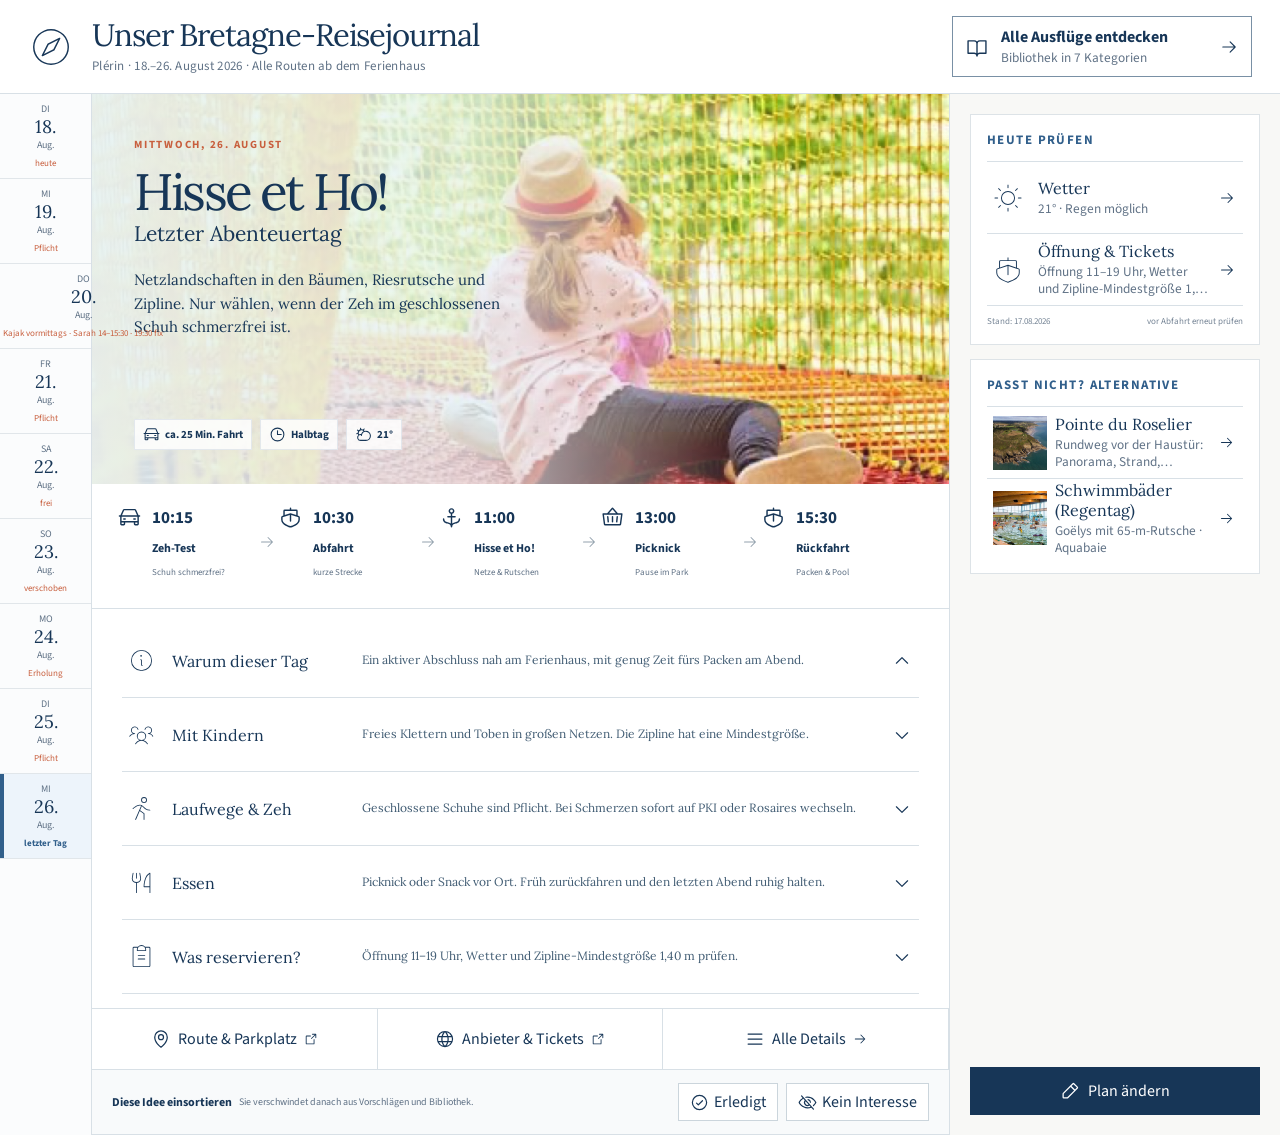
==== index.html @ d2db1af6 "Update evening restaurants and neutralize fixed cards" ====
<!doctype html>
<html lang="de">
  <head>
    <meta charset="UTF-8" />
    <meta name="viewport" content="width=device-width, initial-scale=1.0" />
    <meta name="theme-color" content="#173657" />
    <meta name="robots" content="noindex, nofollow" />
    <meta name="description" content="Mobiles Reisejournal für die Bretagne-Reise 18.–26. August 2026." />
    <title>Unser Bretagne-Reisejournal 2026</title>
    <script type="module" crossorigin>(function(){const h=document.createElement("link").relList;if(h&&h.supports&&h.supports("modulepreload"))return;for(const I of document.querySelectorAll('link[rel="modulepreload"]'))d(I);new MutationObserver(I=>{for(const y of I)if(y.type==="childList")for(const z of y.addedNodes)z.tagName==="LINK"&&z.rel==="modulepreload"&&d(z)}).observe(document,{childList:!0,subtree:!0});function R(I){const y={};return I.integrity&&(y.integrity=I.integrity),I.referrerPolicy&&(y.referrerPolicy=I.referrerPolicy),I.crossOrigin==="use-credentials"?y.credentials="include":I.crossOrigin==="anonymous"?y.credentials="omit":y.credentials="same-origin",y}function d(I){if(I.ep)return;I.ep=!0;const y=R(I);fetch(I.href,y)}})();function _o(S){return S&&S.__esModule&&Object.prototype.hasOwnProperty.call(S,"default")?S.default:S}var k2={exports:{}},K0={};/**
 * @license React
 * react-jsx-runtime.production.js
 *
 * Copyright (c) Meta Platforms, Inc. and affiliates.
 *
 * This source code is licensed under the MIT license found in the
 * LICENSE file in the root directory of this source tree.
 */var Gu;function $o(){if(Gu)return K0;Gu=1;var S=Symbol.for("react.transitional.element"),h=Symbol.for("react.fragment");function R(d,I,y){var z=null;if(y!==void 0&&(z=""+y),I.key!==void 0&&(z=""+I.key),"key"in I){y={};for(var C in I)C!=="key"&&(y[C]=I[C])}else y=I;return I=y.ref,{$$typeof:S,type:d,key:z,ref:I!==void 0?I:null,props:y}}return K0.Fragment=h,K0.jsx=R,K0.jsxs=R,K0}var yu;function ep(){return yu||(yu=1,k2.exports=$o()),k2.exports}var u=ep(),g2={exports:{}},Z={};/**
 * @license React
 * react.production.js
 *
 * Copyright (c) Meta Platforms, Inc. and affiliates.
 *
 * This source code is licensed under the MIT license found in the
 * LICENSE file in the root directory of this source tree.
 */var Ou;function ap(){if(Ou)return Z;Ou=1;var S=Symbol.for("react.transitional.element"),h=Symbol.for("react.portal"),R=Symbol.for("react.fragment"),d=Symbol.for("react.strict_mode"),I=Symbol.for("react.profiler"),y=Symbol.for("react.consumer"),z=Symbol.for("react.context"),C=Symbol.for("react.forward_ref"),J=Symbol.for("react.suspense"),m=Symbol.for("react.memo"),P=Symbol.for("react.lazy"),B=Symbol.for("react.activity"),F=Symbol.iterator;function W(p){return p===null||typeof p!="object"?null:(p=F&&p[F]||p["@@iterator"],typeof p=="function"?p:null)}var ge={isMounted:function(){return!1},enqueueForceUpdate:function(){},enqueueReplaceState:function(){},enqueueSetState:function(){}},Qe=Object.assign,na={};function Ze(p,V,G){this.props=p,this.context=V,this.refs=na,this.updater=G||ge}Ze.prototype.isReactComponent={},Ze.prototype.setState=function(p,V){if(typeof p!="object"&&typeof p!="function"&&p!=null)throw Error("takes an object of state variables to update or a function which returns an object of state variables.");this.updater.enqueueSetState(this,p,V,"setState")},Ze.prototype.forceUpdate=function(p){this.updater.enqueueForceUpdate(this,p,"forceUpdate")};function ya(){}ya.prototype=Ze.prototype;function Ee(p,V,G){this.props=p,this.context=V,this.refs=na,this.updater=G||ge}var xe=Ee.prototype=new ya;xe.constructor=Ee,Qe(xe,Ze.prototype),xe.isPureReactComponent=!0;var fe=Array.isArray;function qe(){}var L={H:null,A:null,T:null,S:null},Ne=Object.prototype.hasOwnProperty;function ia(p,V,G){var E=G.ref;return{$$typeof:S,type:p,key:V,ref:E!==void 0?E:null,props:G}}function Q(p,V){return ia(p.type,V,p.props)}function Ue(p){return typeof p=="object"&&p!==null&&p.$$typeof===S}function Ke(p){var V={"=":"=0",":":"=2"};return"$"+p.replace(/[=:]/g,function(G){return V[G]})}var Ye=/\/+/g;function ba(p,V){return typeof p=="object"&&p!==null&&p.key!=null?Ke(""+p.key):V.toString(36)}function ca(p){switch(p.status){case"fulfilled":return p.value;case"rejected":throw p.reason;default:switch(typeof p.status=="string"?p.then(qe,qe):(p.status="pending",p.then(function(V){p.status==="pending"&&(p.status="fulfilled",p.value=V)},function(V){p.status==="pending"&&(p.status="rejected",p.reason=V)})),p.status){case"fulfilled":return p.value;case"rejected":throw p.reason}}throw p}function K(p,V,G,E,w){var X=typeof p;(X==="undefined"||X==="boolean")&&(p=null);var ce=!1;if(p===null)ce=!0;else switch(X){case"bigint":case"string":case"number":ce=!0;break;case"object":switch(p.$$typeof){case S:case h:ce=!0;break;case P:return ce=p._init,K(ce(p._payload),V,G,E,w)}}if(ce)return w=w(p),ce=E===""?"."+ba(p,0):E,fe(w)?(G="",ce!=null&&(G=ce.replace(Ye,"$&/")+"/"),K(w,V,G,"",function(xl){return xl})):w!=null&&(Ue(w)&&(w=Q(w,G+(w.key==null||p&&p.key===w.key?"":(""+w.key).replace(Ye,"$&/")+"/")+ce)),V.push(w)),1;ce=0;var Fe=E===""?".":E+":";if(fe(p))for(var Ve=0;Ve<p.length;Ve++)E=p[Ve],X=Fe+ba(E,Ve),ce+=K(E,V,G,X,w);else if(Ve=W(p),typeof Ve=="function")for(p=Ve.call(p),Ve=0;!(E=p.next()).done;)E=E.value,X=Fe+ba(E,Ve++),ce+=K(E,V,G,X,w);else if(X==="object"){if(typeof p.then=="function")return K(ca(p),V,G,E,w);throw V=String(p),Error("Objects are not valid as a React child (found: "+(V==="[object Object]"?"object with keys {"+Object.keys(p).join(", ")+"}":V)+"). If you meant to render a collection of children, use an array instead.")}return ce}function x(p,V,G){if(p==null)return p;var E=[],w=0;return K(p,E,"","",function(X){return V.call(G,X,w++)}),E}function D(p){if(p._status===-1){var V=p._result;V=V(),V.then(function(G){(p._status===0||p._status===-1)&&(p._status=1,p._result=G)},function(G){(p._status===0||p._status===-1)&&(p._status=2,p._result=G)}),p._status===-1&&(p._status=0,p._result=V)}if(p._status===1)return p._result.default;throw p._result}var se=typeof reportError=="function"?reportError:function(p){if(typeof window=="object"&&typeof window.ErrorEvent=="function"){var V=new window.ErrorEvent("error",{bubbles:!0,cancelable:!0,message:typeof p=="object"&&p!==null&&typeof p.message=="string"?String(p.message):String(p),error:p});if(!window.dispatchEvent(V))return}else if(typeof process=="object"&&typeof process.emit=="function"){process.emit("uncaughtException",p);return}console.error(p)},de={map:x,forEach:function(p,V,G){x(p,function(){V.apply(this,arguments)},G)},count:function(p){var V=0;return x(p,function(){V++}),V},toArray:function(p){return x(p,function(V){return V})||[]},only:function(p){if(!Ue(p))throw Error("React.Children.only expected to receive a single React element child.");return p}};return Z.Activity=B,Z.Children=de,Z.Component=Ze,Z.Fragment=R,Z.Profiler=I,Z.PureComponent=Ee,Z.StrictMode=d,Z.Suspense=J,Z.__CLIENT_INTERNALS_DO_NOT_USE_OR_WARN_USERS_THEY_CANNOT_UPGRADE=L,Z.__COMPILER_RUNTIME={__proto__:null,c:function(p){return L.H.useMemoCache(p)}},Z.cache=function(p){return function(){return p.apply(null,arguments)}},Z.cacheSignal=function(){return null},Z.cloneElement=function(p,V,G){if(p==null)throw Error("The argument must be a React element, but you passed "+p+".");var E=Qe({},p.props),w=p.key;if(V!=null)for(X in V.key!==void 0&&(w=""+V.key),V)!Ne.call(V,X)||X==="key"||X==="__self"||X==="__source"||X==="ref"&&V.ref===void 0||(E[X]=V[X]);var X=arguments.length-2;if(X===1)E.children=G;else if(1<X){for(var ce=Array(X),Fe=0;Fe<X;Fe++)ce[Fe]=arguments[Fe+2];E.children=ce}return ia(p.type,w,E)},Z.createContext=function(p){return p={$$typeof:z,_currentValue:p,_currentValue2:p,_threadCount:0,Provider:null,Consumer:null},p.Provider=p,p.Consumer={$$typeof:y,_context:p},p},Z.createElement=function(p,V,G){var E,w={},X=null;if(V!=null)for(E in V.key!==void 0&&(X=""+V.key),V)Ne.call(V,E)&&E!=="key"&&E!=="__self"&&E!=="__source"&&(w[E]=V[E]);var ce=arguments.length-2;if(ce===1)w.children=G;else if(1<ce){for(var Fe=Array(ce),Ve=0;Ve<ce;Ve++)Fe[Ve]=arguments[Ve+2];w.children=Fe}if(p&&p.defaultProps)for(E in ce=p.defaultProps,ce)w[E]===void 0&&(w[E]=ce[E]);return ia(p,X,w)},Z.createRef=function(){return{current:null}},Z.forwardRef=function(p){return{$$typeof:C,render:p}},Z.isValidElement=Ue,Z.lazy=function(p){return{$$typeof:P,_payload:{_status:-1,_result:p},_init:D}},Z.memo=function(p,V){return{$$typeof:m,type:p,compare:V===void 0?null:V}},Z.startTransition=function(p){var V=L.T,G={};L.T=G;try{var E=p(),w=L.S;w!==null&&w(G,E),typeof E=="object"&&E!==null&&typeof E.then=="function"&&E.then(qe,se)}catch(X){se(X)}finally{V!==null&&G.types!==null&&(V.types=G.types),L.T=V}},Z.unstable_useCacheRefresh=function(){return L.H.useCacheRefresh()},Z.use=function(p){return L.H.use(p)},Z.useActionState=function(p,V,G){return L.H.useActionState(p,V,G)},Z.useCallback=function(p,V){return L.H.useCallback(p,V)},Z.useContext=function(p){return L.H.useContext(p)},Z.useDebugValue=function(){},Z.useDeferredValue=function(p,V){return L.H.useDeferredValue(p,V)},Z.useEffect=function(p,V){return L.H.useEffect(p,V)},Z.useEffectEvent=function(p){return L.H.useEffectEvent(p)},Z.useId=function(){return L.H.useId()},Z.useImperativeHandle=function(p,V,G){return L.H.useImperativeHandle(p,V,G)},Z.useInsertionEffect=function(p,V){return L.H.useInsertionEffect(p,V)},Z.useLayoutEffect=function(p,V){return L.H.useLayoutEffect(p,V)},Z.useMemo=function(p,V){return L.H.useMemo(p,V)},Z.useOptimistic=function(p,V){return L.H.useOptimistic(p,V)},Z.useReducer=function(p,V,G){return L.H.useReducer(p,V,G)},Z.useRef=function(p){return L.H.useRef(p)},Z.useState=function(p){return L.H.useState(p)},Z.useSyncExternalStore=function(p,V,G){return L.H.useSyncExternalStore(p,V,G)},Z.useTransition=function(){return L.H.useTransition()},Z.version="19.2.0",Z}var Iu;function V2(){return Iu||(Iu=1,g2.exports=ap()),g2.exports}var c=V2();const tp=_o(c);var b2={exports:{}},h0={},j2={exports:{}},f2={};/**
 * @license React
 * scheduler.production.js
 *
 * Copyright (c) Meta Platforms, Inc. and affiliates.
 *
 * This source code is licensed under the MIT license found in the
 * LICENSE file in the root directory of this source tree.
 */var Bu;function lp(){return Bu||(Bu=1,(function(S){function h(K,x){var D=K.length;K.push(x);e:for(;0<D;){var se=D-1>>>1,de=K[se];if(0<I(de,x))K[se]=x,K[D]=de,D=se;else break e}}function R(K){return K.length===0?null:K[0]}function d(K){if(K.length===0)return null;var x=K[0],D=K.pop();if(D!==x){K[0]=D;e:for(var se=0,de=K.length,p=de>>>1;se<p;){var V=2*(se+1)-1,G=K[V],E=V+1,w=K[E];if(0>I(G,D))E<de&&0>I(w,G)?(K[se]=w,K[E]=D,se=E):(K[se]=G,K[V]=D,se=V);else if(E<de&&0>I(w,D))K[se]=w,K[E]=D,se=E;else break e}}return x}function I(K,x){var D=K.sortIndex-x.sortIndex;return D!==0?D:K.id-x.id}if(S.unstable_now=void 0,typeof performance=="object"&&typeof performance.now=="function"){var y=performance;S.unstable_now=function(){return y.now()}}else{var z=Date,C=z.now();S.unstable_now=function(){return z.now()-C}}var J=[],m=[],P=1,B=null,F=3,W=!1,ge=!1,Qe=!1,na=!1,Ze=typeof setTimeout=="function"?setTimeout:null,ya=typeof clearTimeout=="function"?clearTimeout:null,Ee=typeof setImmediate<"u"?setImmediate:null;function xe(K){for(var x=R(m);x!==null;){if(x.callback===null)d(m);else if(x.startTime<=K)d(m),x.sortIndex=x.expirationTime,h(J,x);else break;x=R(m)}}function fe(K){if(Qe=!1,xe(K),!ge)if(R(J)!==null)ge=!0,qe||(qe=!0,Ke());else{var x=R(m);x!==null&&ca(fe,x.startTime-K)}}var qe=!1,L=-1,Ne=5,ia=-1;function Q(){return na?!0:!(S.unstable_now()-ia<Ne)}function Ue(){if(na=!1,qe){var K=S.unstable_now();ia=K;var x=!0;try{e:{ge=!1,Qe&&(Qe=!1,ya(L),L=-1),W=!0;var D=F;try{a:{for(xe(K),B=R(J);B!==null&&!(B.expirationTime>K&&Q());){var se=B.callback;if(typeof se=="function"){B.callback=null,F=B.priorityLevel;var de=se(B.expirationTime<=K);if(K=S.unstable_now(),typeof de=="function"){B.callback=de,xe(K),x=!0;break a}B===R(J)&&d(J),xe(K)}else d(J);B=R(J)}if(B!==null)x=!0;else{var p=R(m);p!==null&&ca(fe,p.startTime-K),x=!1}}break e}finally{B=null,F=D,W=!1}x=void 0}}finally{x?Ke():qe=!1}}}var Ke;if(typeof Ee=="function")Ke=function(){Ee(Ue)};else if(typeof MessageChannel<"u"){var Ye=new MessageChannel,ba=Ye.port2;Ye.port1.onmessage=Ue,Ke=function(){ba.postMessage(null)}}else Ke=function(){Ze(Ue,0)};function ca(K,x){L=Ze(function(){K(S.unstable_now())},x)}S.unstable_IdlePriority=5,S.unstable_ImmediatePriority=1,S.unstable_LowPriority=4,S.unstable_NormalPriority=3,S.unstable_Profiling=null,S.unstable_UserBlockingPriority=2,S.unstable_cancelCallback=function(K){K.callback=null},S.unstable_forceFrameRate=function(K){0>K||125<K?console.error("forceFrameRate takes a positive int between 0 and 125, forcing frame rates higher than 125 fps is not supported"):Ne=0<K?Math.floor(1e3/K):5},S.unstable_getCurrentPriorityLevel=function(){return F},S.unstable_next=function(K){switch(F){case 1:case 2:case 3:var x=3;break;default:x=F}var D=F;F=x;try{return K()}finally{F=D}},S.unstable_requestPaint=function(){na=!0},S.unstable_runWithPriority=function(K,x){switch(K){case 1:case 2:case 3:case 4:case 5:break;default:K=3}var D=F;F=K;try{return x()}finally{F=D}},S.unstable_scheduleCallback=function(K,x,D){var se=S.unstable_now();switch(typeof D=="object"&&D!==null?(D=D.delay,D=typeof D=="number"&&0<D?se+D:se):D=se,K){case 1:var de=-1;break;case 2:de=250;break;case 5:de=1073741823;break;case 4:de=1e4;break;default:de=5e3}return de=D+de,K={id:P++,callback:x,priorityLevel:K,startTime:D,expirationTime:de,sortIndex:-1},D>se?(K.sortIndex=D,h(m,K),R(J)===null&&K===R(m)&&(Qe?(ya(L),L=-1):Qe=!0,ca(fe,D-se))):(K.sortIndex=de,h(J,K),ge||W||(ge=!0,qe||(qe=!0,Ke()))),K},S.unstable_shouldYield=Q,S.unstable_wrapCallback=function(K){var x=F;return function(){var D=F;F=x;try{return K.apply(this,arguments)}finally{F=D}}}})(f2)),f2}var Eu;function np(){return Eu||(Eu=1,j2.exports=lp()),j2.exports}var m2={exports:{}},we={};/**
 * @license React
 * react-dom.production.js
 *
 * Copyright (c) Meta Platforms, Inc. and affiliates.
 *
 * This source code is licensed under the MIT license found in the
 * LICENSE file in the root directory of this source tree.
 */var Mu;function ip(){if(Mu)return we;Mu=1;var S=V2();function h(J){var m="https://react.dev/errors/"+J;if(1<arguments.length){m+="?args[]="+encodeURIComponent(arguments[1]);for(var P=2;P<arguments.length;P++)m+="&args[]="+encodeURIComponent(arguments[P])}return"Minified React error #"+J+"; visit "+m+" for the full message or use the non-minified dev environment for full errors and additional helpful warnings."}function R(){}var d={d:{f:R,r:function(){throw Error(h(522))},D:R,C:R,L:R,m:R,X:R,S:R,M:R},p:0,findDOMNode:null},I=Symbol.for("react.portal");function y(J,m,P){var B=3<arguments.length&&arguments[3]!==void 0?arguments[3]:null;return{$$typeof:I,key:B==null?null:""+B,children:J,containerInfo:m,implementation:P}}var z=S.__CLIENT_INTERNALS_DO_NOT_USE_OR_WARN_USERS_THEY_CANNOT_UPGRADE;function C(J,m){if(J==="font")return"";if(typeof m=="string")return m==="use-credentials"?m:""}return we.__DOM_INTERNALS_DO_NOT_USE_OR_WARN_USERS_THEY_CANNOT_UPGRADE=d,we.createPortal=function(J,m){var P=2<arguments.length&&arguments[2]!==void 0?arguments[2]:null;if(!m||m.nodeType!==1&&m.nodeType!==9&&m.nodeType!==11)throw Error(h(299));return y(J,m,null,P)},we.flushSync=function(J){var m=z.T,P=d.p;try{if(z.T=null,d.p=2,J)return J()}finally{z.T=m,d.p=P,d.d.f()}},we.preconnect=function(J,m){typeof J=="string"&&(m?(m=m.crossOrigin,m=typeof m=="string"?m==="use-credentials"?m:"":void 0):m=null,d.d.C(J,m))},we.prefetchDNS=function(J){typeof J=="string"&&d.d.D(J)},we.preinit=function(J,m){if(typeof J=="string"&&m&&typeof m.as=="string"){var P=m.as,B=C(P,m.crossOrigin),F=typeof m.integrity=="string"?m.integrity:void 0,W=typeof m.fetchPriority=="string"?m.fetchPriority:void 0;P==="style"?d.d.S(J,typeof m.precedence=="string"?m.precedence:void 0,{crossOrigin:B,integrity:F,fetchPriority:W}):P==="script"&&d.d.X(J,{crossOrigin:B,integrity:F,fetchPriority:W,nonce:typeof m.nonce=="string"?m.nonce:void 0})}},we.preinitModule=function(J,m){if(typeof J=="string")if(typeof m=="object"&&m!==null){if(m.as==null||m.as==="script"){var P=C(m.as,m.crossOrigin);d.d.M(J,{crossOrigin:P,integrity:typeof m.integrity=="string"?m.integrity:void 0,nonce:typeof m.nonce=="string"?m.nonce:void 0})}}else m==null&&d.d.M(J)},we.preload=function(J,m){if(typeof J=="string"&&typeof m=="object"&&m!==null&&typeof m.as=="string"){var P=m.as,B=C(P,m.crossOrigin);d.d.L(J,P,{crossOrigin:B,integrity:typeof m.integrity=="string"?m.integrity:void 0,nonce:typeof m.nonce=="string"?m.nonce:void 0,type:typeof m.type=="string"?m.type:void 0,fetchPriority:typeof m.fetchPriority=="string"?m.fetchPriority:void 0,referrerPolicy:typeof m.referrerPolicy=="string"?m.referrerPolicy:void 0,imageSrcSet:typeof m.imageSrcSet=="string"?m.imageSrcSet:void 0,imageSizes:typeof m.imageSizes=="string"?m.imageSizes:void 0,media:typeof m.media=="string"?m.media:void 0})}},we.preloadModule=function(J,m){if(typeof J=="string")if(m){var P=C(m.as,m.crossOrigin);d.d.m(J,{as:typeof m.as=="string"&&m.as!=="script"?m.as:void 0,crossOrigin:P,integrity:typeof m.integrity=="string"?m.integrity:void 0})}else d.d.m(J)},we.requestFormReset=function(J){d.d.r(J)},we.unstable_batchedUpdates=function(J,m){return J(m)},we.useFormState=function(J,m,P){return z.H.useFormState(J,m,P)},we.useFormStatus=function(){return z.H.useHostTransitionStatus()},we.version="19.2.0",we}var Tu;function cp(){if(Tu)return m2.exports;Tu=1;function S(){if(!(typeof __REACT_DEVTOOLS_GLOBAL_HOOK__>"u"||typeof __REACT_DEVTOOLS_GLOBAL_HOOK__.checkDCE!="function"))try{__REACT_DEVTOOLS_GLOBAL_HOOK__.checkDCE(S)}catch(h){console.error(h)}}return S(),m2.exports=ip(),m2.exports}/**
 * @license React
 * react-dom-client.production.js
 *
 * Copyright (c) Meta Platforms, Inc. and affiliates.
 *
 * This source code is licensed under the MIT license found in the
 * LICENSE file in the root directory of this source tree.
 */var Qu;function Ap(){if(Qu)return h0;Qu=1;var S=np(),h=V2(),R=cp();function d(e){var a="https://react.dev/errors/"+e;if(1<arguments.length){a+="?args[]="+encodeURIComponent(arguments[1]);for(var t=2;t<arguments.length;t++)a+="&args[]="+encodeURIComponent(arguments[t])}return"Minified React error #"+e+"; visit "+a+" for the full message or use the non-minified dev environment for full errors and additional helpful warnings."}function I(e){return!(!e||e.nodeType!==1&&e.nodeType!==9&&e.nodeType!==11)}function y(e){var a=e,t=e;if(e.alternate)for(;a.return;)a=a.return;else{e=a;do a=e,(a.flags&4098)!==0&&(t=a.return),e=a.return;while(e)}return a.tag===3?t:null}function z(e){if(e.tag===13){var a=e.memoizedState;if(a===null&&(e=e.alternate,e!==null&&(a=e.memoizedState)),a!==null)return a.dehydrated}return null}function C(e){if(e.tag===31){var a=e.memoizedState;if(a===null&&(e=e.alternate,e!==null&&(a=e.memoizedState)),a!==null)return a.dehydrated}return null}function J(e){if(y(e)!==e)throw Error(d(188))}function m(e){var a=e.alternate;if(!a){if(a=y(e),a===null)throw Error(d(188));return a!==e?null:e}for(var t=e,l=a;;){var n=t.return;if(n===null)break;var i=n.alternate;if(i===null){if(l=n.return,l!==null){t=l;continue}break}if(n.child===i.child){for(i=n.child;i;){if(i===t)return J(n),e;if(i===l)return J(n),a;i=i.sibling}throw Error(d(188))}if(t.return!==l.return)t=n,l=i;else{for(var A=!1,r=n.child;r;){if(r===t){A=!0,t=n,l=i;break}if(r===l){A=!0,l=n,t=i;break}r=r.sibling}if(!A){for(r=i.child;r;){if(r===t){A=!0,t=i,l=n;break}if(r===l){A=!0,l=i,t=n;break}r=r.sibling}if(!A)throw Error(d(189))}}if(t.alternate!==l)throw Error(d(190))}if(t.tag!==3)throw Error(d(188));return t.stateNode.current===t?e:a}function P(e){var a=e.tag;if(a===5||a===26||a===27||a===6)return e;for(e=e.child;e!==null;){if(a=P(e),a!==null)return a;e=e.sibling}return null}var B=Object.assign,F=Symbol.for("react.element"),W=Symbol.for("react.transitional.element"),ge=Symbol.for("react.portal"),Qe=Symbol.for("react.fragment"),na=Symbol.for("react.strict_mode"),Ze=Symbol.for("react.profiler"),ya=Symbol.for("react.consumer"),Ee=Symbol.for("react.context"),xe=Symbol.for("react.forward_ref"),fe=Symbol.for("react.suspense"),qe=Symbol.for("react.suspense_list"),L=Symbol.for("react.memo"),Ne=Symbol.for("react.lazy"),ia=Symbol.for("react.activity"),Q=Symbol.for("react.memo_cache_sentinel"),Ue=Symbol.iterator;function Ke(e){return e===null||typeof e!="object"?null:(e=Ue&&e[Ue]||e["@@iterator"],typeof e=="function"?e:null)}var Ye=Symbol.for("react.client.reference");function ba(e){if(e==null)return null;if(typeof e=="function")return e.$$typeof===Ye?null:e.displayName||e.name||null;if(typeof e=="string")return e;switch(e){case Qe:return"Fragment";case Ze:return"Profiler";case na:return"StrictMode";case fe:return"Suspense";case qe:return"SuspenseList";case ia:return"Activity"}if(typeof e=="object")switch(e.$$typeof){case ge:return"Portal";case Ee:return e.displayName||"Context";case ya:return(e._context.displayName||"Context")+".Consumer";case xe:var a=e.render;return e=e.displayName,e||(e=a.displayName||a.name||"",e=e!==""?"ForwardRef("+e+")":"ForwardRef"),e;case L:return a=e.displayName||null,a!==null?a:ba(e.type)||"Memo";case Ne:a=e._payload,e=e._init;try{return ba(e(a))}catch{}}return null}var ca=Array.isArray,K=h.__CLIENT_INTERNALS_DO_NOT_USE_OR_WARN_USERS_THEY_CANNOT_UPGRADE,x=R.__DOM_INTERNALS_DO_NOT_USE_OR_WARN_USERS_THEY_CANNOT_UPGRADE,D={pending:!1,data:null,method:null,action:null},se=[],de=-1;function p(e){return{current:e}}function V(e){0>de||(e.current=se[de],se[de]=null,de--)}function G(e,a){de++,se[de]=e.current,e.current=a}var E=p(null),w=p(null),X=p(null),ce=p(null);function Fe(e,a){switch(G(X,a),G(w,e),G(E,null),a.nodeType){case 9:case 11:e=(e=a.documentElement)&&(e=e.namespaceURI)?$r(e):0;break;default:if(e=a.tagName,a=a.namespaceURI)a=$r(a),e=eu(a,e);else switch(e){case"svg":e=1;break;case"math":e=2;break;default:e=0}}V(E),G(E,e)}function Ve(){V(E),V(w),V(X)}function xl(e){e.memoizedState!==null&&G(ce,e);var a=E.current,t=eu(a,e.type);a!==t&&(G(w,e),G(E,t))}function J0(e){w.current===e&&(V(E),V(w)),ce.current===e&&(V(ce),j0._currentValue=D)}var Xn,x2;function Vt(e){if(Xn===void 0)try{throw Error()}catch(t){var a=t.stack.trim().match(/\n( *(at )?)/);Xn=a&&a[1]||"",x2=-1<t.stack.indexOf(`
    at`)?" (<anonymous>)":-1<t.stack.indexOf("@")?"@unknown:0:0":""}return`
`+Xn+e+x2}var _n=!1;function $n(e,a){if(!e||_n)return"";_n=!0;var t=Error.prepareStackTrace;Error.prepareStackTrace=void 0;try{var l={DetermineComponentFrameRoot:function(){try{if(a){var q=function(){throw Error()};if(Object.defineProperty(q.prototype,"props",{set:function(){throw Error()}}),typeof Reflect=="object"&&Reflect.construct){try{Reflect.construct(q,[])}catch(f){var j=f}Reflect.construct(e,[],q)}else{try{q.call()}catch(f){j=f}e.call(q.prototype)}}else{try{throw Error()}catch(f){j=f}(q=e())&&typeof q.catch=="function"&&q.catch(function(){})}}catch(f){if(f&&j&&typeof f.stack=="string")return[f.stack,j.stack]}return[null,null]}};l.DetermineComponentFrameRoot.displayName="DetermineComponentFrameRoot";var n=Object.getOwnPropertyDescriptor(l.DetermineComponentFrameRoot,"name");n&&n.configurable&&Object.defineProperty(l.DetermineComponentFrameRoot,"name",{value:"DetermineComponentFrameRoot"});var i=l.DetermineComponentFrameRoot(),A=i[0],r=i[1];if(A&&r){var s=A.split(`
`),b=r.split(`
`);for(n=l=0;l<s.length&&!s[l].includes("DetermineComponentFrameRoot");)l++;for(;n<b.length&&!b[n].includes("DetermineComponentFrameRoot");)n++;if(l===s.length||n===b.length)for(l=s.length-1,n=b.length-1;1<=l&&0<=n&&s[l]!==b[n];)n--;for(;1<=l&&0<=n;l--,n--)if(s[l]!==b[n]){if(l!==1||n!==1)do if(l--,n--,0>n||s[l]!==b[n]){var U=`
`+s[l].replace(" at new "," at ");return e.displayName&&U.includes("<anonymous>")&&(U=U.replace("<anonymous>",e.displayName)),U}while(1<=l&&0<=n);break}}}finally{_n=!1,Error.prepareStackTrace=t}return(t=e?e.displayName||e.name:"")?Vt(t):""}function Rs(e,a){switch(e.tag){case 26:case 27:case 5:return Vt(e.type);case 16:return Vt("Lazy");case 13:return e.child!==a&&a!==null?Vt("Suspense Fallback"):Vt("Suspense");case 19:return Vt("SuspenseList");case 0:case 15:return $n(e.type,!1);case 11:return $n(e.type.render,!1);case 1:return $n(e.type,!0);case 31:return Vt("Activity");default:return""}}function G2(e){try{var a="",t=null;do a+=Rs(e,t),t=e,e=e.return;while(e);return a}catch(l){return`
Error generating stack: `+l.message+`
`+l.stack}}var ei=Object.prototype.hasOwnProperty,ai=S.unstable_scheduleCallback,ti=S.unstable_cancelCallback,xs=S.unstable_shouldYield,Gs=S.unstable_requestPaint,Aa=S.unstable_now,ys=S.unstable_getCurrentPriorityLevel,y2=S.unstable_ImmediatePriority,O2=S.unstable_UserBlockingPriority,R0=S.unstable_NormalPriority,Os=S.unstable_LowPriority,I2=S.unstable_IdlePriority,Is=S.log,Bs=S.unstable_setDisableYieldValue,Gl=null,ra=null;function et(e){if(typeof Is=="function"&&Bs(e),ra&&typeof ra.setStrictMode=="function")try{ra.setStrictMode(Gl,e)}catch{}}var ua=Math.clz32?Math.clz32:Ts,Es=Math.log,Ms=Math.LN2;function Ts(e){return e>>>=0,e===0?32:31-(Es(e)/Ms|0)|0}var x0=256,G0=262144,y0=4194304;function Jt(e){var a=e&42;if(a!==0)return a;switch(e&-e){case 1:return 1;case 2:return 2;case 4:return 4;case 8:return 8;case 16:return 16;case 32:return 32;case 64:return 64;case 128:return 128;case 256:case 512:case 1024:case 2048:case 4096:case 8192:case 16384:case 32768:case 65536:case 131072:return e&261888;case 262144:case 524288:case 1048576:case 2097152:return e&3932160;case 4194304:case 8388608:case 16777216:case 33554432:return e&62914560;case 67108864:return 67108864;case 134217728:return 134217728;case 268435456:return 268435456;case 536870912:return 536870912;case 1073741824:return 0;default:return e}}function O0(e,a,t){var l=e.pendingLanes;if(l===0)return 0;var n=0,i=e.suspendedLanes,A=e.pingedLanes;e=e.warmLanes;var r=l&134217727;return r!==0?(l=r&~i,l!==0?n=Jt(l):(A&=r,A!==0?n=Jt(A):t||(t=r&~e,t!==0&&(n=Jt(t))))):(r=l&~i,r!==0?n=Jt(r):A!==0?n=Jt(A):t||(t=l&~e,t!==0&&(n=Jt(t)))),n===0?0:a!==0&&a!==n&&(a&i)===0&&(i=n&-n,t=a&-a,i>=t||i===32&&(t&4194048)!==0)?a:n}function yl(e,a){return(e.pendingLanes&~(e.suspendedLanes&~e.pingedLanes)&a)===0}function Qs(e,a){switch(e){case 1:case 2:case 4:case 8:case 64:return a+250;case 16:case 32:case 128:case 256:case 512:case 1024:case 2048:case 4096:case 8192:case 16384:case 32768:case 65536:case 131072:case 262144:case 524288:case 1048576:case 2097152:return a+5e3;case 4194304:case 8388608:case 16777216:case 33554432:return-1;case 67108864:case 134217728:case 268435456:case 536870912:case 1073741824:return-1;default:return-1}}function B2(){var e=y0;return y0<<=1,(y0&62914560)===0&&(y0=4194304),e}function li(e){for(var a=[],t=0;31>t;t++)a.push(e);return a}function Ol(e,a){e.pendingLanes|=a,a!==268435456&&(e.suspendedLanes=0,e.pingedLanes=0,e.warmLanes=0)}function Ns(e,a,t,l,n,i){var A=e.pendingLanes;e.pendingLanes=t,e.suspendedLanes=0,e.pingedLanes=0,e.warmLanes=0,e.expiredLanes&=t,e.entangledLanes&=t,e.errorRecoveryDisabledLanes&=t,e.shellSuspendCounter=0;var r=e.entanglements,s=e.expirationTimes,b=e.hiddenUpdates;for(t=A&~t;0<t;){var U=31-ua(t),q=1<<U;r[U]=0,s[U]=-1;var j=b[U];if(j!==null)for(b[U]=null,U=0;U<j.length;U++){var f=j[U];f!==null&&(f.lane&=-536870913)}t&=~q}l!==0&&E2(e,l,0),i!==0&&n===0&&e.tag!==0&&(e.suspendedLanes|=i&~(A&~a))}function E2(e,a,t){e.pendingLanes|=a,e.suspendedLanes&=~a;var l=31-ua(a);e.entangledLanes|=a,e.entanglements[l]=e.entanglements[l]|1073741824|t&261930}function M2(e,a){var t=e.entangledLanes|=a;for(e=e.entanglements;t;){var l=31-ua(t),n=1<<l;n&a|e[l]&a&&(e[l]|=a),t&=~n}}function T2(e,a){var t=a&-a;return t=(t&42)!==0?1:ni(t),(t&(e.suspendedLanes|a))!==0?0:t}function ni(e){switch(e){case 2:e=1;break;case 8:e=4;break;case 32:e=16;break;case 256:case 512:case 1024:case 2048:case 4096:case 8192:case 16384:case 32768:case 65536:case 131072:case 262144:case 524288:case 1048576:case 2097152:case 4194304:case 8388608:case 16777216:case 33554432:e=128;break;case 268435456:e=134217728;break;default:e=0}return e}function ii(e){return e&=-e,2<e?8<e?(e&134217727)!==0?32:268435456:8:2}function Q2(){var e=x.p;return e!==0?e:(e=window.event,e===void 0?32:hu(e.type))}function N2(e,a){var t=x.p;try{return x.p=e,a()}finally{x.p=t}}var at=Math.random().toString(36).slice(2),Ce="__reactFiber$"+at,Xe="__reactProps$"+at,Zt="__reactContainer$"+at,ci="__reactEvents$"+at,Cs="__reactListeners$"+at,Ws="__reactHandles$"+at,C2="__reactResources$"+at,Il="__reactMarker$"+at;function Ai(e){delete e[Ce],delete e[Xe],delete e[ci],delete e[Cs],delete e[Ws]}function wt(e){var a=e[Ce];if(a)return a;for(var t=e.parentNode;t;){if(a=t[Zt]||t[Ce]){if(t=a.alternate,a.child!==null||t!==null&&t.child!==null)for(e=Au(e);e!==null;){if(t=e[Ce])return t;e=Au(e)}return a}e=t,t=e.parentNode}return null}function Yt(e){if(e=e[Ce]||e[Zt]){var a=e.tag;if(a===5||a===6||a===13||a===31||a===26||a===27||a===3)return e}return null}function Bl(e){var a=e.tag;if(a===5||a===26||a===27||a===6)return e.stateNode;throw Error(d(33))}function Ft(e){var a=e[C2];return a||(a=e[C2]={hoistableStyles:new Map,hoistableScripts:new Map}),a}function Me(e){e[Il]=!0}var W2=new Set,D2={};function Rt(e,a){vt(e,a),vt(e+"Capture",a)}function vt(e,a){for(D2[e]=a,e=0;e<a.length;e++)W2.add(a[e])}var Ds=RegExp("^[:A-Z_a-z\\u00C0-\\u00D6\\u00D8-\\u00F6\\u00F8-\\u02FF\\u0370-\\u037D\\u037F-\\u1FFF\\u200C-\\u200D\\u2070-\\u218F\\u2C00-\\u2FEF\\u3001-\\uD7FF\\uF900-\\uFDCF\\uFDF0-\\uFFFD][:A-Z_a-z\\u00C0-\\u00D6\\u00D8-\\u00F6\\u00F8-\\u02FF\\u0370-\\u037D\\u037F-\\u1FFF\\u200C-\\u200D\\u2070-\\u218F\\u2C00-\\u2FEF\\u3001-\\uD7FF\\uF900-\\uFDCF\\uFDF0-\\uFFFD\\-.0-9\\u00B7\\u0300-\\u036F\\u203F-\\u2040]*$"),z2={},P2={};function zs(e){return ei.call(P2,e)?!0:ei.call(z2,e)?!1:Ds.test(e)?P2[e]=!0:(z2[e]=!0,!1)}function I0(e,a,t){if(zs(a))if(t===null)e.removeAttribute(a);else{switch(typeof t){case"undefined":case"function":case"symbol":e.removeAttribute(a);return;case"boolean":var l=a.toLowerCase().slice(0,5);if(l!=="data-"&&l!=="aria-"){e.removeAttribute(a);return}}e.setAttribute(a,""+t)}}function B0(e,a,t){if(t===null)e.removeAttribute(a);else{switch(typeof t){case"undefined":case"function":case"symbol":case"boolean":e.removeAttribute(a);return}e.setAttribute(a,""+t)}}function Ma(e,a,t,l){if(l===null)e.removeAttribute(t);else{switch(typeof l){case"undefined":case"function":case"symbol":case"boolean":e.removeAttribute(t);return}e.setAttributeNS(a,t,""+l)}}function ja(e){switch(typeof e){case"bigint":case"boolean":case"number":case"string":case"undefined":return e;case"object":return e;default:return""}}function Z2(e){var a=e.type;return(e=e.nodeName)&&e.toLowerCase()==="input"&&(a==="checkbox"||a==="radio")}function Ps(e,a,t){var l=Object.getOwnPropertyDescriptor(e.constructor.prototype,a);if(!e.hasOwnProperty(a)&&typeof l<"u"&&typeof l.get=="function"&&typeof l.set=="function"){var n=l.get,i=l.set;return Object.defineProperty(e,a,{configurable:!0,get:function(){return n.call(this)},set:function(A){t=""+A,i.call(this,A)}}),Object.defineProperty(e,a,{enumerable:l.enumerable}),{getValue:function(){return t},setValue:function(A){t=""+A},stopTracking:function(){e._valueTracker=null,delete e[a]}}}}function ri(e){if(!e._valueTracker){var a=Z2(e)?"checked":"value";e._valueTracker=Ps(e,a,""+e[a])}}function w2(e){if(!e)return!1;var a=e._valueTracker;if(!a)return!0;var t=a.getValue(),l="";return e&&(l=Z2(e)?e.checked?"true":"false":e.value),e=l,e!==t?(a.setValue(e),!0):!1}function E0(e){if(e=e||(typeof document<"u"?document:void 0),typeof e>"u")return null;try{return e.activeElement||e.body}catch{return e.body}}var Zs=/[\n"\\]/g;function fa(e){return e.replace(Zs,function(a){return"\\"+a.charCodeAt(0).toString(16)+" "})}function ui(e,a,t,l,n,i,A,r){e.name="",A!=null&&typeof A!="function"&&typeof A!="symbol"&&typeof A!="boolean"?e.type=A:e.removeAttribute("type"),a!=null?A==="number"?(a===0&&e.value===""||e.value!=a)&&(e.value=""+ja(a)):e.value!==""+ja(a)&&(e.value=""+ja(a)):A!=="submit"&&A!=="reset"||e.removeAttribute("value"),a!=null?si(e,A,ja(a)):t!=null?si(e,A,ja(t)):l!=null&&e.removeAttribute("value"),n==null&&i!=null&&(e.defaultChecked=!!i),n!=null&&(e.checked=n&&typeof n!="function"&&typeof n!="symbol"),r!=null&&typeof r!="function"&&typeof r!="symbol"&&typeof r!="boolean"?e.name=""+ja(r):e.removeAttribute("name")}function Y2(e,a,t,l,n,i,A,r){if(i!=null&&typeof i!="function"&&typeof i!="symbol"&&typeof i!="boolean"&&(e.type=i),a!=null||t!=null){if(!(i!=="submit"&&i!=="reset"||a!=null)){ri(e);return}t=t!=null?""+ja(t):"",a=a!=null?""+ja(a):t,r||a===e.value||(e.value=a),e.defaultValue=a}l=l??n,l=typeof l!="function"&&typeof l!="symbol"&&!!l,e.checked=r?e.checked:!!l,e.defaultChecked=!!l,A!=null&&typeof A!="function"&&typeof A!="symbol"&&typeof A!="boolean"&&(e.name=A),ri(e)}function si(e,a,t){a==="number"&&E0(e.ownerDocument)===e||e.defaultValue===""+t||(e.defaultValue=""+t)}function Lt(e,a,t,l){if(e=e.options,a){a={};for(var n=0;n<t.length;n++)a["$"+t[n]]=!0;for(t=0;t<e.length;t++)n=a.hasOwnProperty("$"+e[t].value),e[t].selected!==n&&(e[t].selected=n),n&&l&&(e[t].defaultSelected=!0)}else{for(t=""+ja(t),a=null,n=0;n<e.length;n++){if(e[n].value===t){e[n].selected=!0,l&&(e[n].defaultSelected=!0);return}a!==null||e[n].disabled||(a=e[n])}a!==null&&(a.selected=!0)}}function F2(e,a,t){if(a!=null&&(a=""+ja(a),a!==e.value&&(e.value=a),t==null)){e.defaultValue!==a&&(e.defaultValue=a);return}e.defaultValue=t!=null?""+ja(t):""}function v2(e,a,t,l){if(a==null){if(l!=null){if(t!=null)throw Error(d(92));if(ca(l)){if(1<l.length)throw Error(d(93));l=l[0]}t=l}t==null&&(t=""),a=t}t=ja(a),e.defaultValue=t,l=e.textContent,l===t&&l!==""&&l!==null&&(e.value=l),ri(e)}function Xt(e,a){if(a){var t=e.firstChild;if(t&&t===e.lastChild&&t.nodeType===3){t.nodeValue=a;return}}e.textContent=a}var ws=new Set("animationIterationCount aspectRatio borderImageOutset borderImageSlice borderImageWidth boxFlex boxFlexGroup boxOrdinalGroup columnCount columns flex flexGrow flexPositive flexShrink flexNegative flexOrder gridArea gridRow gridRowEnd gridRowSpan gridRowStart gridColumn gridColumnEnd gridColumnSpan gridColumnStart fontWeight lineClamp lineHeight opacity order orphans scale tabSize widows zIndex zoom fillOpacity floodOpacity stopOpacity strokeDasharray strokeDashoffset strokeMiterlimit strokeOpacity strokeWidth MozAnimationIterationCount MozBoxFlex MozBoxFlexGroup MozLineClamp msAnimationIterationCount msFlex msZoom msFlexGrow msFlexNegative msFlexOrder msFlexPositive msFlexShrink msGridColumn msGridColumnSpan msGridRow msGridRowSpan WebkitAnimationIterationCount WebkitBoxFlex WebKitBoxFlexGroup WebkitBoxOrdinalGroup WebkitColumnCount WebkitColumns WebkitFlex WebkitFlexGrow WebkitFlexPositive WebkitFlexShrink WebkitLineClamp".split(" "));function L2(e,a,t){var l=a.indexOf("--")===0;t==null||typeof t=="boolean"||t===""?l?e.setProperty(a,""):a==="float"?e.cssFloat="":e[a]="":l?e.setProperty(a,t):typeof t!="number"||t===0||ws.has(a)?a==="float"?e.cssFloat=t:e[a]=(""+t).trim():e[a]=t+"px"}function X2(e,a,t){if(a!=null&&typeof a!="object")throw Error(d(62));if(e=e.style,t!=null){for(var l in t)!t.hasOwnProperty(l)||a!=null&&a.hasOwnProperty(l)||(l.indexOf("--")===0?e.setProperty(l,""):l==="float"?e.cssFloat="":e[l]="");for(var n in a)l=a[n],a.hasOwnProperty(n)&&t[n]!==l&&L2(e,n,l)}else for(var i in a)a.hasOwnProperty(i)&&L2(e,i,a[i])}function Si(e){if(e.indexOf("-")===-1)return!1;switch(e){case"annotation-xml":case"color-profile":case"font-face":case"font-face-src":case"font-face-uri":case"font-face-format":case"font-face-name":case"missing-glyph":return!1;default:return!0}}var Ys=new Map([["acceptCharset","accept-charset"],["htmlFor","for"],["httpEquiv","http-equiv"],["crossOrigin","crossorigin"],["accentHeight","accent-height"],["alignmentBaseline","alignment-baseline"],["arabicForm","arabic-form"],["baselineShift","baseline-shift"],["capHeight","cap-height"],["clipPath","clip-path"],["clipRule","clip-rule"],["colorInterpolation","color-interpolation"],["colorInterpolationFilters","color-interpolation-filters"],["colorProfile","color-profile"],["colorRendering","color-rendering"],["dominantBaseline","dominant-baseline"],["enableBackground","enable-background"],["fillOpacity","fill-opacity"],["fillRule","fill-rule"],["floodColor","flood-color"],["floodOpacity","flood-opacity"],["fontFamily","font-family"],["fontSize","font-size"],["fontSizeAdjust","font-size-adjust"],["fontStretch","font-stretch"],["fontStyle","font-style"],["fontVariant","font-variant"],["fontWeight","font-weight"],["glyphName","glyph-name"],["glyphOrientationHorizontal","glyph-orientation-horizontal"],["glyphOrientationVertical","glyph-orientation-vertical"],["horizAdvX","horiz-adv-x"],["horizOriginX","horiz-origin-x"],["imageRendering","image-rendering"],["letterSpacing","letter-spacing"],["lightingColor","lighting-color"],["markerEnd","marker-end"],["markerMid","marker-mid"],["markerStart","marker-start"],["overlinePosition","overline-position"],["overlineThickness","overline-thickness"],["paintOrder","paint-order"],["panose-1","panose-1"],["pointerEvents","pointer-events"],["renderingIntent","rendering-intent"],["shapeRendering","shape-rendering"],["stopColor","stop-color"],["stopOpacity","stop-opacity"],["strikethroughPosition","strikethrough-position"],["strikethroughThickness","strikethrough-thickness"],["strokeDasharray","stroke-dasharray"],["strokeDashoffset","stroke-dashoffset"],["strokeLinecap","stroke-linecap"],["strokeLinejoin","stroke-linejoin"],["strokeMiterlimit","stroke-miterlimit"],["strokeOpacity","stroke-opacity"],["strokeWidth","stroke-width"],["textAnchor","text-anchor"],["textDecoration","text-decoration"],["textRendering","text-rendering"],["transformOrigin","transform-origin"],["underlinePosition","underline-position"],["underlineThickness","underline-thickness"],["unicodeBidi","unicode-bidi"],["unicodeRange","unicode-range"],["unitsPerEm","units-per-em"],["vAlphabetic","v-alphabetic"],["vHanging","v-hanging"],["vIdeographic","v-ideographic"],["vMathematical","v-mathematical"],["vectorEffect","vector-effect"],["vertAdvY","vert-adv-y"],["vertOriginX","vert-origin-x"],["vertOriginY","vert-origin-y"],["wordSpacing","word-spacing"],["writingMode","writing-mode"],["xmlnsXlink","xmlns:xlink"],["xHeight","x-height"]]),Fs=/^[\u0000-\u001F ]*j[\r\n\t]*a[\r\n\t]*v[\r\n\t]*a[\r\n\t]*s[\r\n\t]*c[\r\n\t]*r[\r\n\t]*i[\r\n\t]*p[\r\n\t]*t[\r\n\t]*:/i;function M0(e){return Fs.test(""+e)?"javascript:throw new Error('React has blocked a javascript: URL as a security precaution.')":e}function Ta(){}var oi=null;function pi(e){return e=e.target||e.srcElement||window,e.correspondingUseElement&&(e=e.correspondingUseElement),e.nodeType===3?e.parentNode:e}var _t=null,$t=null;function _2(e){var a=Yt(e);if(a&&(e=a.stateNode)){var t=e[Xe]||null;e:switch(e=a.stateNode,a.type){case"input":if(ui(e,t.value,t.defaultValue,t.defaultValue,t.checked,t.defaultChecked,t.type,t.name),a=t.name,t.type==="radio"&&a!=null){for(t=e;t.parentNode;)t=t.parentNode;for(t=t.querySelectorAll('input[name="'+fa(""+a)+'"][type="radio"]'),a=0;a<t.length;a++){var l=t[a];if(l!==e&&l.form===e.form){var n=l[Xe]||null;if(!n)throw Error(d(90));ui(l,n.value,n.defaultValue,n.defaultValue,n.checked,n.defaultChecked,n.type,n.name)}}for(a=0;a<t.length;a++)l=t[a],l.form===e.form&&w2(l)}break e;case"textarea":F2(e,t.value,t.defaultValue);break e;case"select":a=t.value,a!=null&&Lt(e,!!t.multiple,a,!1)}}}var di=!1;function $2(e,a,t){if(di)return e(a,t);di=!0;try{var l=e(a);return l}finally{if(di=!1,(_t!==null||$t!==null)&&(Hn(),_t&&(a=_t,e=$t,$t=_t=null,_2(a),e)))for(a=0;a<e.length;a++)_2(e[a])}}function El(e,a){var t=e.stateNode;if(t===null)return null;var l=t[Xe]||null;if(l===null)return null;t=l[a];e:switch(a){case"onClick":case"onClickCapture":case"onDoubleClick":case"onDoubleClickCapture":case"onMouseDown":case"onMouseDownCapture":case"onMouseMove":case"onMouseMoveCapture":case"onMouseUp":case"onMouseUpCapture":case"onMouseEnter":(l=!l.disabled)||(e=e.type,l=!(e==="button"||e==="input"||e==="select"||e==="textarea")),e=!l;break e;default:e=!1}if(e)return null;if(t&&typeof t!="function")throw Error(d(231,a,typeof t));return t}var Qa=!(typeof window>"u"||typeof window.document>"u"||typeof window.document.createElement>"u"),ki=!1;if(Qa)try{var Ml={};Object.defineProperty(Ml,"passive",{get:function(){ki=!0}}),window.addEventListener("test",Ml,Ml),window.removeEventListener("test",Ml,Ml)}catch{ki=!1}var tt=null,gi=null,T0=null;function ec(){if(T0)return T0;var e,a=gi,t=a.length,l,n="value"in tt?tt.value:tt.textContent,i=n.length;for(e=0;e<t&&a[e]===n[e];e++);var A=t-e;for(l=1;l<=A&&a[t-l]===n[i-l];l++);return T0=n.slice(e,1<l?1-l:void 0)}function Q0(e){var a=e.keyCode;return"charCode"in e?(e=e.charCode,e===0&&a===13&&(e=13)):e=a,e===10&&(e=13),32<=e||e===13?e:0}function N0(){return!0}function ac(){return!1}function _e(e){function a(t,l,n,i,A){this._reactName=t,this._targetInst=n,this.type=l,this.nativeEvent=i,this.target=A,this.currentTarget=null;for(var r in e)e.hasOwnProperty(r)&&(t=e[r],this[r]=t?t(i):i[r]);return this.isDefaultPrevented=(i.defaultPrevented!=null?i.defaultPrevented:i.returnValue===!1)?N0:ac,this.isPropagationStopped=ac,this}return B(a.prototype,{preventDefault:function(){this.defaultPrevented=!0;var t=this.nativeEvent;t&&(t.preventDefault?t.preventDefault():typeof t.returnValue!="unknown"&&(t.returnValue=!1),this.isDefaultPrevented=N0)},stopPropagation:function(){var t=this.nativeEvent;t&&(t.stopPropagation?t.stopPropagation():typeof t.cancelBubble!="unknown"&&(t.cancelBubble=!0),this.isPropagationStopped=N0)},persist:function(){},isPersistent:N0}),a}var xt={eventPhase:0,bubbles:0,cancelable:0,timeStamp:function(e){return e.timeStamp||Date.now()},defaultPrevented:0,isTrusted:0},C0=_e(xt),Tl=B({},xt,{view:0,detail:0}),vs=_e(Tl),bi,ji,Ql,W0=B({},Tl,{screenX:0,screenY:0,clientX:0,clientY:0,pageX:0,pageY:0,ctrlKey:0,shiftKey:0,altKey:0,metaKey:0,getModifierState:mi,button:0,buttons:0,relatedTarget:function(e){return e.relatedTarget===void 0?e.fromElement===e.srcElement?e.toElement:e.fromElement:e.relatedTarget},movementX:function(e){return"movementX"in e?e.movementX:(e!==Ql&&(Ql&&e.type==="mousemove"?(bi=e.screenX-Ql.screenX,ji=e.screenY-Ql.screenY):ji=bi=0,Ql=e),bi)},movementY:function(e){return"movementY"in e?e.movementY:ji}}),tc=_e(W0),Ls=B({},W0,{dataTransfer:0}),Xs=_e(Ls),_s=B({},Tl,{relatedTarget:0}),fi=_e(_s),$s=B({},xt,{animationName:0,elapsedTime:0,pseudoElement:0}),eS=_e($s),aS=B({},xt,{clipboardData:function(e){return"clipboardData"in e?e.clipboardData:window.clipboardData}}),tS=_e(aS),lS=B({},xt,{data:0}),lc=_e(lS),nS={Esc:"Escape",Spacebar:" ",Left:"ArrowLeft",Up:"ArrowUp",Right:"ArrowRight",Down:"ArrowDown",Del:"Delete",Win:"OS",Menu:"ContextMenu",Apps:"ContextMenu",Scroll:"ScrollLock",MozPrintableKey:"Unidentified"},iS={8:"Backspace",9:"Tab",12:"Clear",13:"Enter",16:"Shift",17:"Control",18:"Alt",19:"Pause",20:"CapsLock",27:"Escape",32:" ",33:"PageUp",34:"PageDown",35:"End",36:"Home",37:"ArrowLeft",38:"ArrowUp",39:"ArrowRight",40:"ArrowDown",45:"Insert",46:"Delete",112:"F1",113:"F2",114:"F3",115:"F4",116:"F5",117:"F6",118:"F7",119:"F8",120:"F9",121:"F10",122:"F11",123:"F12",144:"NumLock",145:"ScrollLock",224:"Meta"},cS={Alt:"altKey",Control:"ctrlKey",Meta:"metaKey",Shift:"shiftKey"};function AS(e){var a=this.nativeEvent;return a.getModifierState?a.getModifierState(e):(e=cS[e])?!!a[e]:!1}function mi(){return AS}var rS=B({},Tl,{key:function(e){if(e.key){var a=nS[e.key]||e.key;if(a!=="Unidentified")return a}return e.type==="keypress"?(e=Q0(e),e===13?"Enter":String.fromCharCode(e)):e.type==="keydown"||e.type==="keyup"?iS[e.keyCode]||"Unidentified":""},code:0,location:0,ctrlKey:0,shiftKey:0,altKey:0,metaKey:0,repeat:0,locale:0,getModifierState:mi,charCode:function(e){return e.type==="keypress"?Q0(e):0},keyCode:function(e){return e.type==="keydown"||e.type==="keyup"?e.keyCode:0},which:function(e){return e.type==="keypress"?Q0(e):e.type==="keydown"||e.type==="keyup"?e.keyCode:0}}),uS=_e(rS),sS=B({},W0,{pointerId:0,width:0,height:0,pressure:0,tangentialPressure:0,tiltX:0,tiltY:0,twist:0,pointerType:0,isPrimary:0}),nc=_e(sS),SS=B({},Tl,{touches:0,targetTouches:0,changedTouches:0,altKey:0,metaKey:0,ctrlKey:0,shiftKey:0,getModifierState:mi}),oS=_e(SS),pS=B({},xt,{propertyName:0,elapsedTime:0,pseudoElement:0}),dS=_e(pS),kS=B({},W0,{deltaX:function(e){return"deltaX"in e?e.deltaX:"wheelDeltaX"in e?-e.wheelDeltaX:0},deltaY:function(e){return"deltaY"in e?e.deltaY:"wheelDeltaY"in e?-e.wheelDeltaY:"wheelDelta"in e?-e.wheelDelta:0},deltaZ:0,deltaMode:0}),gS=_e(kS),bS=B({},xt,{newState:0,oldState:0}),jS=_e(bS),fS=[9,13,27,32],Ui=Qa&&"CompositionEvent"in window,Nl=null;Qa&&"documentMode"in document&&(Nl=document.documentMode);var mS=Qa&&"TextEvent"in window&&!Nl,ic=Qa&&(!Ui||Nl&&8<Nl&&11>=Nl),cc=" ",Ac=!1;function rc(e,a){switch(e){case"keyup":return fS.indexOf(a.keyCode)!==-1;case"keydown":return a.keyCode!==229;case"keypress":case"mousedown":case"focusout":return!0;default:return!1}}function uc(e){return e=e.detail,typeof e=="object"&&"data"in e?e.data:null}var el=!1;function US(e,a){switch(e){case"compositionend":return uc(a);case"keypress":return a.which!==32?null:(Ac=!0,cc);case"textInput":return e=a.data,e===cc&&Ac?null:e;default:return null}}function KS(e,a){if(el)return e==="compositionend"||!Ui&&rc(e,a)?(e=ec(),T0=gi=tt=null,el=!1,e):null;switch(e){case"paste":return null;case"keypress":if(!(a.ctrlKey||a.altKey||a.metaKey)||a.ctrlKey&&a.altKey){if(a.char&&1<a.char.length)return a.char;if(a.which)return String.fromCharCode(a.which)}return null;case"compositionend":return ic&&a.locale!=="ko"?null:a.data;default:return null}}var hS={color:!0,date:!0,datetime:!0,"datetime-local":!0,email:!0,month:!0,number:!0,password:!0,range:!0,search:!0,tel:!0,text:!0,time:!0,url:!0,week:!0};function sc(e){var a=e&&e.nodeName&&e.nodeName.toLowerCase();return a==="input"?!!hS[e.type]:a==="textarea"}function Sc(e,a,t,l){_t?$t?$t.push(l):$t=[l]:_t=l,a=yn(a,"onChange"),0<a.length&&(t=new C0("onChange","change",null,t,l),e.push({event:t,listeners:a}))}var Cl=null,Wl=null;function HS(e){Yr(e,0)}function D0(e){var a=Bl(e);if(w2(a))return e}function oc(e,a){if(e==="change")return a}var pc=!1;if(Qa){var Ki;if(Qa){var hi="oninput"in document;if(!hi){var dc=document.createElement("div");dc.setAttribute("oninput","return;"),hi=typeof dc.oninput=="function"}Ki=hi}else Ki=!1;pc=Ki&&(!document.documentMode||9<document.documentMode)}function kc(){Cl&&(Cl.detachEvent("onpropertychange",gc),Wl=Cl=null)}function gc(e){if(e.propertyName==="value"&&D0(Wl)){var a=[];Sc(a,Wl,e,pi(e)),$2(HS,a)}}function qS(e,a,t){e==="focusin"?(kc(),Cl=a,Wl=t,Cl.attachEvent("onpropertychange",gc)):e==="focusout"&&kc()}function VS(e){if(e==="selectionchange"||e==="keyup"||e==="keydown")return D0(Wl)}function JS(e,a){if(e==="click")return D0(a)}function RS(e,a){if(e==="input"||e==="change")return D0(a)}function xS(e,a){return e===a&&(e!==0||1/e===1/a)||e!==e&&a!==a}var sa=typeof Object.is=="function"?Object.is:xS;function Dl(e,a){if(sa(e,a))return!0;if(typeof e!="object"||e===null||typeof a!="object"||a===null)return!1;var t=Object.keys(e),l=Object.keys(a);if(t.length!==l.length)return!1;for(l=0;l<t.length;l++){var n=t[l];if(!ei.call(a,n)||!sa(e[n],a[n]))return!1}return!0}function bc(e){for(;e&&e.firstChild;)e=e.firstChild;return e}function jc(e,a){var t=bc(e);e=0;for(var l;t;){if(t.nodeType===3){if(l=e+t.textContent.length,e<=a&&l>=a)return{node:t,offset:a-e};e=l}e:{for(;t;){if(t.nextSibling){t=t.nextSibling;break e}t=t.parentNode}t=void 0}t=bc(t)}}function fc(e,a){return e&&a?e===a?!0:e&&e.nodeType===3?!1:a&&a.nodeType===3?fc(e,a.parentNode):"contains"in e?e.contains(a):e.compareDocumentPosition?!!(e.compareDocumentPosition(a)&16):!1:!1}function mc(e){e=e!=null&&e.ownerDocument!=null&&e.ownerDocument.defaultView!=null?e.ownerDocument.defaultView:window;for(var a=E0(e.document);a instanceof e.HTMLIFrameElement;){try{var t=typeof a.contentWindow.location.href=="string"}catch{t=!1}if(t)e=a.contentWindow;else break;a=E0(e.document)}return a}function Hi(e){var a=e&&e.nodeName&&e.nodeName.toLowerCase();return a&&(a==="input"&&(e.type==="text"||e.type==="search"||e.type==="tel"||e.type==="url"||e.type==="password")||a==="textarea"||e.contentEditable==="true")}var GS=Qa&&"documentMode"in document&&11>=document.documentMode,al=null,qi=null,zl=null,Vi=!1;function Uc(e,a,t){var l=t.window===t?t.document:t.nodeType===9?t:t.ownerDocument;Vi||al==null||al!==E0(l)||(l=al,"selectionStart"in l&&Hi(l)?l={start:l.selectionStart,end:l.selectionEnd}:(l=(l.ownerDocument&&l.ownerDocument.defaultView||window).getSelection(),l={anchorNode:l.anchorNode,anchorOffset:l.anchorOffset,focusNode:l.focusNode,focusOffset:l.focusOffset}),zl&&Dl(zl,l)||(zl=l,l=yn(qi,"onSelect"),0<l.length&&(a=new C0("onSelect","select",null,a,t),e.push({event:a,listeners:l}),a.target=al)))}function Gt(e,a){var t={};return t[e.toLowerCase()]=a.toLowerCase(),t["Webkit"+e]="webkit"+a,t["Moz"+e]="moz"+a,t}var tl={animationend:Gt("Animation","AnimationEnd"),animationiteration:Gt("Animation","AnimationIteration"),animationstart:Gt("Animation","AnimationStart"),transitionrun:Gt("Transition","TransitionRun"),transitionstart:Gt("Transition","TransitionStart"),transitioncancel:Gt("Transition","TransitionCancel"),transitionend:Gt("Transition","TransitionEnd")},Ji={},Kc={};Qa&&(Kc=document.createElement("div").style,"AnimationEvent"in window||(delete tl.animationend.animation,delete tl.animationiteration.animation,delete tl.animationstart.animation),"TransitionEvent"in window||delete tl.transitionend.transition);function yt(e){if(Ji[e])return Ji[e];if(!tl[e])return e;var a=tl[e],t;for(t in a)if(a.hasOwnProperty(t)&&t in Kc)return Ji[e]=a[t];return e}var hc=yt("animationend"),Hc=yt("animationiteration"),qc=yt("animationstart"),yS=yt("transitionrun"),OS=yt("transitionstart"),IS=yt("transitioncancel"),Vc=yt("transitionend"),Jc=new Map,Ri="abort auxClick beforeToggle cancel canPlay canPlayThrough click close contextMenu copy cut drag dragEnd dragEnter dragExit dragLeave dragOver dragStart drop durationChange emptied encrypted ended error gotPointerCapture input invalid keyDown keyPress keyUp load loadedData loadedMetadata loadStart lostPointerCapture mouseDown mouseMove mouseOut mouseOver mouseUp paste pause play playing pointerCancel pointerDown pointerMove pointerOut pointerOver pointerUp progress rateChange reset resize seeked seeking stalled submit suspend timeUpdate touchCancel touchEnd touchStart volumeChange scroll toggle touchMove waiting wheel".split(" ");Ri.push("scrollEnd");function Ra(e,a){Jc.set(e,a),Rt(a,[e])}var z0=typeof reportError=="function"?reportError:function(e){if(typeof window=="object"&&typeof window.ErrorEvent=="function"){var a=new window.ErrorEvent("error",{bubbles:!0,cancelable:!0,message:typeof e=="object"&&e!==null&&typeof e.message=="string"?String(e.message):String(e),error:e});if(!window.dispatchEvent(a))return}else if(typeof process=="object"&&typeof process.emit=="function"){process.emit("uncaughtException",e);return}console.error(e)},ma=[],ll=0,xi=0;function P0(){for(var e=ll,a=xi=ll=0;a<e;){var t=ma[a];ma[a++]=null;var l=ma[a];ma[a++]=null;var n=ma[a];ma[a++]=null;var i=ma[a];if(ma[a++]=null,l!==null&&n!==null){var A=l.pending;A===null?n.next=n:(n.next=A.next,A.next=n),l.pending=n}i!==0&&Rc(t,n,i)}}function Z0(e,a,t,l){ma[ll++]=e,ma[ll++]=a,ma[ll++]=t,ma[ll++]=l,xi|=l,e.lanes|=l,e=e.alternate,e!==null&&(e.lanes|=l)}function Gi(e,a,t,l){return Z0(e,a,t,l),w0(e)}function Ot(e,a){return Z0(e,null,null,a),w0(e)}function Rc(e,a,t){e.lanes|=t;var l=e.alternate;l!==null&&(l.lanes|=t);for(var n=!1,i=e.return;i!==null;)i.childLanes|=t,l=i.alternate,l!==null&&(l.childLanes|=t),i.tag===22&&(e=i.stateNode,e===null||e._visibility&1||(n=!0)),e=i,i=i.return;return e.tag===3?(i=e.stateNode,n&&a!==null&&(n=31-ua(t),e=i.hiddenUpdates,l=e[n],l===null?e[n]=[a]:l.push(a),a.lane=t|536870912),i):null}function w0(e){if(50<S0)throw S0=0,N1=null,Error(d(185));for(var a=e.return;a!==null;)e=a,a=e.return;return e.tag===3?e.stateNode:null}var nl={};function BS(e,a,t,l){this.tag=e,this.key=t,this.sibling=this.child=this.return=this.stateNode=this.type=this.elementType=null,this.index=0,this.refCleanup=this.ref=null,this.pendingProps=a,this.dependencies=this.memoizedState=this.updateQueue=this.memoizedProps=null,this.mode=l,this.subtreeFlags=this.flags=0,this.deletions=null,this.childLanes=this.lanes=0,this.alternate=null}function Sa(e,a,t,l){return new BS(e,a,t,l)}function yi(e){return e=e.prototype,!(!e||!e.isReactComponent)}function Na(e,a){var t=e.alternate;return t===null?(t=Sa(e.tag,a,e.key,e.mode),t.elementType=e.elementType,t.type=e.type,t.stateNode=e.stateNode,t.alternate=e,e.alternate=t):(t.pendingProps=a,t.type=e.type,t.flags=0,t.subtreeFlags=0,t.deletions=null),t.flags=e.flags&65011712,t.childLanes=e.childLanes,t.lanes=e.lanes,t.child=e.child,t.memoizedProps=e.memoizedProps,t.memoizedState=e.memoizedState,t.updateQueue=e.updateQueue,a=e.dependencies,t.dependencies=a===null?null:{lanes:a.lanes,firstContext:a.firstContext},t.sibling=e.sibling,t.index=e.index,t.ref=e.ref,t.refCleanup=e.refCleanup,t}function xc(e,a){e.flags&=65011714;var t=e.alternate;return t===null?(e.childLanes=0,e.lanes=a,e.child=null,e.subtreeFlags=0,e.memoizedProps=null,e.memoizedState=null,e.updateQueue=null,e.dependencies=null,e.stateNode=null):(e.childLanes=t.childLanes,e.lanes=t.lanes,e.child=t.child,e.subtreeFlags=0,e.deletions=null,e.memoizedProps=t.memoizedProps,e.memoizedState=t.memoizedState,e.updateQueue=t.updateQueue,e.type=t.type,a=t.dependencies,e.dependencies=a===null?null:{lanes:a.lanes,firstContext:a.firstContext}),e}function Y0(e,a,t,l,n,i){var A=0;if(l=e,typeof e=="function")yi(e)&&(A=1);else if(typeof e=="string")A=Co(e,t,E.current)?26:e==="html"||e==="head"||e==="body"?27:5;else e:switch(e){case ia:return e=Sa(31,t,a,n),e.elementType=ia,e.lanes=i,e;case Qe:return It(t.children,n,i,a);case na:A=8,n|=24;break;case Ze:return e=Sa(12,t,a,n|2),e.elementType=Ze,e.lanes=i,e;case fe:return e=Sa(13,t,a,n),e.elementType=fe,e.lanes=i,e;case qe:return e=Sa(19,t,a,n),e.elementType=qe,e.lanes=i,e;default:if(typeof e=="object"&&e!==null)switch(e.$$typeof){case Ee:A=10;break e;case ya:A=9;break e;case xe:A=11;break e;case L:A=14;break e;case Ne:A=16,l=null;break e}A=29,t=Error(d(130,e===null?"null":typeof e,"")),l=null}return a=Sa(A,t,a,n),a.elementType=e,a.type=l,a.lanes=i,a}function It(e,a,t,l){return e=Sa(7,e,l,a),e.lanes=t,e}function Oi(e,a,t){return e=Sa(6,e,null,a),e.lanes=t,e}function Gc(e){var a=Sa(18,null,null,0);return a.stateNode=e,a}function Ii(e,a,t){return a=Sa(4,e.children!==null?e.children:[],e.key,a),a.lanes=t,a.stateNode={containerInfo:e.containerInfo,pendingChildren:null,implementation:e.implementation},a}var yc=new WeakMap;function Ua(e,a){if(typeof e=="object"&&e!==null){var t=yc.get(e);return t!==void 0?t:(a={value:e,source:a,stack:G2(a)},yc.set(e,a),a)}return{value:e,source:a,stack:G2(a)}}var il=[],cl=0,F0=null,Pl=0,Ka=[],ha=0,lt=null,Oa=1,Ia="";function Ca(e,a){il[cl++]=Pl,il[cl++]=F0,F0=e,Pl=a}function Oc(e,a,t){Ka[ha++]=Oa,Ka[ha++]=Ia,Ka[ha++]=lt,lt=e;var l=Oa;e=Ia;var n=32-ua(l)-1;l&=~(1<<n),t+=1;var i=32-ua(a)+n;if(30<i){var A=n-n%5;i=(l&(1<<A)-1).toString(32),l>>=A,n-=A,Oa=1<<32-ua(a)+n|t<<n|l,Ia=i+e}else Oa=1<<i|t<<n|l,Ia=e}function Bi(e){e.return!==null&&(Ca(e,1),Oc(e,1,0))}function Ei(e){for(;e===F0;)F0=il[--cl],il[cl]=null,Pl=il[--cl],il[cl]=null;for(;e===lt;)lt=Ka[--ha],Ka[ha]=null,Ia=Ka[--ha],Ka[ha]=null,Oa=Ka[--ha],Ka[ha]=null}function Ic(e,a){Ka[ha++]=Oa,Ka[ha++]=Ia,Ka[ha++]=lt,Oa=a.id,Ia=a.overflow,lt=e}var We=null,be=null,te=!1,nt=null,Ha=!1,Mi=Error(d(519));function it(e){var a=Error(d(418,1<arguments.length&&arguments[1]!==void 0&&arguments[1]?"text":"HTML",""));throw Zl(Ua(a,e)),Mi}function Bc(e){var a=e.stateNode,t=e.type,l=e.memoizedProps;switch(a[Ce]=e,a[Xe]=l,t){case"dialog":$("cancel",a),$("close",a);break;case"iframe":case"object":case"embed":$("load",a);break;case"video":case"audio":for(t=0;t<p0.length;t++)$(p0[t],a);break;case"source":$("error",a);break;case"img":case"image":case"link":$("error",a),$("load",a);break;case"details":$("toggle",a);break;case"input":$("invalid",a),Y2(a,l.value,l.defaultValue,l.checked,l.defaultChecked,l.type,l.name,!0);break;case"select":$("invalid",a);break;case"textarea":$("invalid",a),v2(a,l.value,l.defaultValue,l.children)}t=l.children,typeof t!="string"&&typeof t!="number"&&typeof t!="bigint"||a.textContent===""+t||l.suppressHydrationWarning===!0||Xr(a.textContent,t)?(l.popover!=null&&($("beforetoggle",a),$("toggle",a)),l.onScroll!=null&&$("scroll",a),l.onScrollEnd!=null&&$("scrollend",a),l.onClick!=null&&(a.onclick=Ta),a=!0):a=!1,a||it(e,!0)}function Ec(e){for(We=e.return;We;)switch(We.tag){case 5:case 31:case 13:Ha=!1;return;case 27:case 3:Ha=!0;return;default:We=We.return}}function Al(e){if(e!==We)return!1;if(!te)return Ec(e),te=!0,!1;var a=e.tag,t;if((t=a!==3&&a!==27)&&((t=a===5)&&(t=e.type,t=!(t!=="form"&&t!=="button")||e2(e.type,e.memoizedProps)),t=!t),t&&be&&it(e),Ec(e),a===13){if(e=e.memoizedState,e=e!==null?e.dehydrated:null,!e)throw Error(d(317));be=cu(e)}else if(a===31){if(e=e.memoizedState,e=e!==null?e.dehydrated:null,!e)throw Error(d(317));be=cu(e)}else a===27?(a=be,ft(e.type)?(e=i2,i2=null,be=e):be=a):be=We?Va(e.stateNode.nextSibling):null;return!0}function Bt(){be=We=null,te=!1}function Ti(){var e=nt;return e!==null&&(ta===null?ta=e:ta.push.apply(ta,e),nt=null),e}function Zl(e){nt===null?nt=[e]:nt.push(e)}var Qi=p(null),Et=null,Wa=null;function ct(e,a,t){G(Qi,a._currentValue),a._currentValue=t}function Da(e){e._currentValue=Qi.current,V(Qi)}function Ni(e,a,t){for(;e!==null;){var l=e.alternate;if((e.childLanes&a)!==a?(e.childLanes|=a,l!==null&&(l.childLanes|=a)):l!==null&&(l.childLanes&a)!==a&&(l.childLanes|=a),e===t)break;e=e.return}}function Ci(e,a,t,l){var n=e.child;for(n!==null&&(n.return=e);n!==null;){var i=n.dependencies;if(i!==null){var A=n.child;i=i.firstContext;e:for(;i!==null;){var r=i;i=n;for(var s=0;s<a.length;s++)if(r.context===a[s]){i.lanes|=t,r=i.alternate,r!==null&&(r.lanes|=t),Ni(i.return,t,e),l||(A=null);break e}i=r.next}}else if(n.tag===18){if(A=n.return,A===null)throw Error(d(341));A.lanes|=t,i=A.alternate,i!==null&&(i.lanes|=t),Ni(A,t,e),A=null}else A=n.child;if(A!==null)A.return=n;else for(A=n;A!==null;){if(A===e){A=null;break}if(n=A.sibling,n!==null){n.return=A.return,A=n;break}A=A.return}n=A}}function rl(e,a,t,l){e=null;for(var n=a,i=!1;n!==null;){if(!i){if((n.flags&524288)!==0)i=!0;else if((n.flags&262144)!==0)break}if(n.tag===10){var A=n.alternate;if(A===null)throw Error(d(387));if(A=A.memoizedProps,A!==null){var r=n.type;sa(n.pendingProps.value,A.value)||(e!==null?e.push(r):e=[r])}}else if(n===ce.current){if(A=n.alternate,A===null)throw Error(d(387));A.memoizedState.memoizedState!==n.memoizedState.memoizedState&&(e!==null?e.push(j0):e=[j0])}n=n.return}e!==null&&Ci(a,e,t,l),a.flags|=262144}function v0(e){for(e=e.firstContext;e!==null;){if(!sa(e.context._currentValue,e.memoizedValue))return!0;e=e.next}return!1}function Mt(e){Et=e,Wa=null,e=e.dependencies,e!==null&&(e.firstContext=null)}function De(e){return Mc(Et,e)}function L0(e,a){return Et===null&&Mt(e),Mc(e,a)}function Mc(e,a){var t=a._currentValue;if(a={context:a,memoizedValue:t,next:null},Wa===null){if(e===null)throw Error(d(308));Wa=a,e.dependencies={lanes:0,firstContext:a},e.flags|=524288}else Wa=Wa.next=a;return t}var ES=typeof AbortController<"u"?AbortController:function(){var e=[],a=this.signal={aborted:!1,addEventListener:function(t,l){e.push(l)}};this.abort=function(){a.aborted=!0,e.forEach(function(t){return t()})}},MS=S.unstable_scheduleCallback,TS=S.unstable_NormalPriority,Ge={$$typeof:Ee,Consumer:null,Provider:null,_currentValue:null,_currentValue2:null,_threadCount:0};function Wi(){return{controller:new ES,data:new Map,refCount:0}}function wl(e){e.refCount--,e.refCount===0&&MS(TS,function(){e.controller.abort()})}var Yl=null,Di=0,ul=0,sl=null;function QS(e,a){if(Yl===null){var t=Yl=[];Di=0,ul=Z1(),sl={status:"pending",value:void 0,then:function(l){t.push(l)}}}return Di++,a.then(Tc,Tc),a}function Tc(){if(--Di===0&&Yl!==null){sl!==null&&(sl.status="fulfilled");var e=Yl;Yl=null,ul=0,sl=null;for(var a=0;a<e.length;a++)(0,e[a])()}}function NS(e,a){var t=[],l={status:"pending",value:null,reason:null,then:function(n){t.push(n)}};return e.then(function(){l.status="fulfilled",l.value=a;for(var n=0;n<t.length;n++)(0,t[n])(a)},function(n){for(l.status="rejected",l.reason=n,n=0;n<t.length;n++)(0,t[n])(void 0)}),l}var Qc=K.S;K.S=function(e,a){Ur=Aa(),typeof a=="object"&&a!==null&&typeof a.then=="function"&&QS(e,a),Qc!==null&&Qc(e,a)};var Tt=p(null);function zi(){var e=Tt.current;return e!==null?e:ke.pooledCache}function X0(e,a){a===null?G(Tt,Tt.current):G(Tt,a.pool)}function Nc(){var e=zi();return e===null?null:{parent:Ge._currentValue,pool:e}}var Sl=Error(d(460)),Pi=Error(d(474)),_0=Error(d(542)),$0={then:function(){}};function Cc(e){return e=e.status,e==="fulfilled"||e==="rejected"}function Wc(e,a,t){switch(t=e[t],t===void 0?e.push(a):t!==a&&(a.then(Ta,Ta),a=t),a.status){case"fulfilled":return a.value;case"rejected":throw e=a.reason,zc(e),e;default:if(typeof a.status=="string")a.then(Ta,Ta);else{if(e=ke,e!==null&&100<e.shellSuspendCounter)throw Error(d(482));e=a,e.status="pending",e.then(function(l){if(a.status==="pending"){var n=a;n.status="fulfilled",n.value=l}},function(l){if(a.status==="pending"){var n=a;n.status="rejected",n.reason=l}})}switch(a.status){case"fulfilled":return a.value;case"rejected":throw e=a.reason,zc(e),e}throw Nt=a,Sl}}function Qt(e){try{var a=e._init;return a(e._payload)}catch(t){throw t!==null&&typeof t=="object"&&typeof t.then=="function"?(Nt=t,Sl):t}}var Nt=null;function Dc(){if(Nt===null)throw Error(d(459));var e=Nt;return Nt=null,e}function zc(e){if(e===Sl||e===_0)throw Error(d(483))}var ol=null,Fl=0;function en(e){var a=Fl;return Fl+=1,ol===null&&(ol=[]),Wc(ol,e,a)}function vl(e,a){a=a.props.ref,e.ref=a!==void 0?a:null}function an(e,a){throw a.$$typeof===F?Error(d(525)):(e=Object.prototype.toString.call(a),Error(d(31,e==="[object Object]"?"object with keys {"+Object.keys(a).join(", ")+"}":e)))}function Pc(e){function a(k,o){if(e){var g=k.deletions;g===null?(k.deletions=[o],k.flags|=16):g.push(o)}}function t(k,o){if(!e)return null;for(;o!==null;)a(k,o),o=o.sibling;return null}function l(k){for(var o=new Map;k!==null;)k.key!==null?o.set(k.key,k):o.set(k.index,k),k=k.sibling;return o}function n(k,o){return k=Na(k,o),k.index=0,k.sibling=null,k}function i(k,o,g){return k.index=g,e?(g=k.alternate,g!==null?(g=g.index,g<o?(k.flags|=67108866,o):g):(k.flags|=67108866,o)):(k.flags|=1048576,o)}function A(k){return e&&k.alternate===null&&(k.flags|=67108866),k}function r(k,o,g,H){return o===null||o.tag!==6?(o=Oi(g,k.mode,H),o.return=k,o):(o=n(o,g),o.return=k,o)}function s(k,o,g,H){var T=g.type;return T===Qe?U(k,o,g.props.children,H,g.key):o!==null&&(o.elementType===T||typeof T=="object"&&T!==null&&T.$$typeof===Ne&&Qt(T)===o.type)?(o=n(o,g.props),vl(o,g),o.return=k,o):(o=Y0(g.type,g.key,g.props,null,k.mode,H),vl(o,g),o.return=k,o)}function b(k,o,g,H){return o===null||o.tag!==4||o.stateNode.containerInfo!==g.containerInfo||o.stateNode.implementation!==g.implementation?(o=Ii(g,k.mode,H),o.return=k,o):(o=n(o,g.children||[]),o.return=k,o)}function U(k,o,g,H,T){return o===null||o.tag!==7?(o=It(g,k.mode,H,T),o.return=k,o):(o=n(o,g),o.return=k,o)}function q(k,o,g){if(typeof o=="string"&&o!==""||typeof o=="number"||typeof o=="bigint")return o=Oi(""+o,k.mode,g),o.return=k,o;if(typeof o=="object"&&o!==null){switch(o.$$typeof){case W:return g=Y0(o.type,o.key,o.props,null,k.mode,g),vl(g,o),g.return=k,g;case ge:return o=Ii(o,k.mode,g),o.return=k,o;case Ne:return o=Qt(o),q(k,o,g)}if(ca(o)||Ke(o))return o=It(o,k.mode,g,null),o.return=k,o;if(typeof o.then=="function")return q(k,en(o),g);if(o.$$typeof===Ee)return q(k,L0(k,o),g);an(k,o)}return null}function j(k,o,g,H){var T=o!==null?o.key:null;if(typeof g=="string"&&g!==""||typeof g=="number"||typeof g=="bigint")return T!==null?null:r(k,o,""+g,H);if(typeof g=="object"&&g!==null){switch(g.$$typeof){case W:return g.key===T?s(k,o,g,H):null;case ge:return g.key===T?b(k,o,g,H):null;case Ne:return g=Qt(g),j(k,o,g,H)}if(ca(g)||Ke(g))return T!==null?null:U(k,o,g,H,null);if(typeof g.then=="function")return j(k,o,en(g),H);if(g.$$typeof===Ee)return j(k,o,L0(k,g),H);an(k,g)}return null}function f(k,o,g,H,T){if(typeof H=="string"&&H!==""||typeof H=="number"||typeof H=="bigint")return k=k.get(g)||null,r(o,k,""+H,T);if(typeof H=="object"&&H!==null){switch(H.$$typeof){case W:return k=k.get(H.key===null?g:H.key)||null,s(o,k,H,T);case ge:return k=k.get(H.key===null?g:H.key)||null,b(o,k,H,T);case Ne:return H=Qt(H),f(k,o,g,H,T)}if(ca(H)||Ke(H))return k=k.get(g)||null,U(o,k,H,T,null);if(typeof H.then=="function")return f(k,o,g,en(H),T);if(H.$$typeof===Ee)return f(k,o,g,L0(o,H),T);an(o,H)}return null}function O(k,o,g,H){for(var T=null,le=null,M=o,v=o=0,ae=null;M!==null&&v<g.length;v++){M.index>v?(ae=M,M=null):ae=M.sibling;var ne=j(k,M,g[v],H);if(ne===null){M===null&&(M=ae);break}e&&M&&ne.alternate===null&&a(k,M),o=i(ne,o,v),le===null?T=ne:le.sibling=ne,le=ne,M=ae}if(v===g.length)return t(k,M),te&&Ca(k,v),T;if(M===null){for(;v<g.length;v++)M=q(k,g[v],H),M!==null&&(o=i(M,o,v),le===null?T=M:le.sibling=M,le=M);return te&&Ca(k,v),T}for(M=l(M);v<g.length;v++)ae=f(M,k,v,g[v],H),ae!==null&&(e&&ae.alternate!==null&&M.delete(ae.key===null?v:ae.key),o=i(ae,o,v),le===null?T=ae:le.sibling=ae,le=ae);return e&&M.forEach(function(Ht){return a(k,Ht)}),te&&Ca(k,v),T}function N(k,o,g,H){if(g==null)throw Error(d(151));for(var T=null,le=null,M=o,v=o=0,ae=null,ne=g.next();M!==null&&!ne.done;v++,ne=g.next()){M.index>v?(ae=M,M=null):ae=M.sibling;var Ht=j(k,M,ne.value,H);if(Ht===null){M===null&&(M=ae);break}e&&M&&Ht.alternate===null&&a(k,M),o=i(Ht,o,v),le===null?T=Ht:le.sibling=Ht,le=Ht,M=ae}if(ne.done)return t(k,M),te&&Ca(k,v),T;if(M===null){for(;!ne.done;v++,ne=g.next())ne=q(k,ne.value,H),ne!==null&&(o=i(ne,o,v),le===null?T=ne:le.sibling=ne,le=ne);return te&&Ca(k,v),T}for(M=l(M);!ne.done;v++,ne=g.next())ne=f(M,k,v,ne.value,H),ne!==null&&(e&&ne.alternate!==null&&M.delete(ne.key===null?v:ne.key),o=i(ne,o,v),le===null?T=ne:le.sibling=ne,le=ne);return e&&M.forEach(function(Xo){return a(k,Xo)}),te&&Ca(k,v),T}function pe(k,o,g,H){if(typeof g=="object"&&g!==null&&g.type===Qe&&g.key===null&&(g=g.props.children),typeof g=="object"&&g!==null){switch(g.$$typeof){case W:e:{for(var T=g.key;o!==null;){if(o.key===T){if(T=g.type,T===Qe){if(o.tag===7){t(k,o.sibling),H=n(o,g.props.children),H.return=k,k=H;break e}}else if(o.elementType===T||typeof T=="object"&&T!==null&&T.$$typeof===Ne&&Qt(T)===o.type){t(k,o.sibling),H=n(o,g.props),vl(H,g),H.return=k,k=H;break e}t(k,o);break}else a(k,o);o=o.sibling}g.type===Qe?(H=It(g.props.children,k.mode,H,g.key),H.return=k,k=H):(H=Y0(g.type,g.key,g.props,null,k.mode,H),vl(H,g),H.return=k,k=H)}return A(k);case ge:e:{for(T=g.key;o!==null;){if(o.key===T)if(o.tag===4&&o.stateNode.containerInfo===g.containerInfo&&o.stateNode.implementation===g.implementation){t(k,o.sibling),H=n(o,g.children||[]),H.return=k,k=H;break e}else{t(k,o);break}else a(k,o);o=o.sibling}H=Ii(g,k.mode,H),H.return=k,k=H}return A(k);case Ne:return g=Qt(g),pe(k,o,g,H)}if(ca(g))return O(k,o,g,H);if(Ke(g)){if(T=Ke(g),typeof T!="function")throw Error(d(150));return g=T.call(g),N(k,o,g,H)}if(typeof g.then=="function")return pe(k,o,en(g),H);if(g.$$typeof===Ee)return pe(k,o,L0(k,g),H);an(k,g)}return typeof g=="string"&&g!==""||typeof g=="number"||typeof g=="bigint"?(g=""+g,o!==null&&o.tag===6?(t(k,o.sibling),H=n(o,g),H.return=k,k=H):(t(k,o),H=Oi(g,k.mode,H),H.return=k,k=H),A(k)):t(k,o)}return function(k,o,g,H){try{Fl=0;var T=pe(k,o,g,H);return ol=null,T}catch(M){if(M===Sl||M===_0)throw M;var le=Sa(29,M,null,k.mode);return le.lanes=H,le.return=k,le}finally{}}}var Ct=Pc(!0),Zc=Pc(!1),At=!1;function Zi(e){e.updateQueue={baseState:e.memoizedState,firstBaseUpdate:null,lastBaseUpdate:null,shared:{pending:null,lanes:0,hiddenCallbacks:null},callbacks:null}}function wi(e,a){e=e.updateQueue,a.updateQueue===e&&(a.updateQueue={baseState:e.baseState,firstBaseUpdate:e.firstBaseUpdate,lastBaseUpdate:e.lastBaseUpdate,shared:e.shared,callbacks:null})}function rt(e){return{lane:e,tag:0,payload:null,callback:null,next:null}}function ut(e,a,t){var l=e.updateQueue;if(l===null)return null;if(l=l.shared,(ie&2)!==0){var n=l.pending;return n===null?a.next=a:(a.next=n.next,n.next=a),l.pending=a,a=w0(e),Rc(e,null,t),a}return Z0(e,l,a,t),w0(e)}function Ll(e,a,t){if(a=a.updateQueue,a!==null&&(a=a.shared,(t&4194048)!==0)){var l=a.lanes;l&=e.pendingLanes,t|=l,a.lanes=t,M2(e,t)}}function Yi(e,a){var t=e.updateQueue,l=e.alternate;if(l!==null&&(l=l.updateQueue,t===l)){var n=null,i=null;if(t=t.firstBaseUpdate,t!==null){do{var A={lane:t.lane,tag:t.tag,payload:t.payload,callback:null,next:null};i===null?n=i=A:i=i.next=A,t=t.next}while(t!==null);i===null?n=i=a:i=i.next=a}else n=i=a;t={baseState:l.baseState,firstBaseUpdate:n,lastBaseUpdate:i,shared:l.shared,callbacks:l.callbacks},e.updateQueue=t;return}e=t.lastBaseUpdate,e===null?t.firstBaseUpdate=a:e.next=a,t.lastBaseUpdate=a}var Fi=!1;function Xl(){if(Fi){var e=sl;if(e!==null)throw e}}function _l(e,a,t,l){Fi=!1;var n=e.updateQueue;At=!1;var i=n.firstBaseUpdate,A=n.lastBaseUpdate,r=n.shared.pending;if(r!==null){n.shared.pending=null;var s=r,b=s.next;s.next=null,A===null?i=b:A.next=b,A=s;var U=e.alternate;U!==null&&(U=U.updateQueue,r=U.lastBaseUpdate,r!==A&&(r===null?U.firstBaseUpdate=b:r.next=b,U.lastBaseUpdate=s))}if(i!==null){var q=n.baseState;A=0,U=b=s=null,r=i;do{var j=r.lane&-536870913,f=j!==r.lane;if(f?(ee&j)===j:(l&j)===j){j!==0&&j===ul&&(Fi=!0),U!==null&&(U=U.next={lane:0,tag:r.tag,payload:r.payload,callback:null,next:null});e:{var O=e,N=r;j=a;var pe=t;switch(N.tag){case 1:if(O=N.payload,typeof O=="function"){q=O.call(pe,q,j);break e}q=O;break e;case 3:O.flags=O.flags&-65537|128;case 0:if(O=N.payload,j=typeof O=="function"?O.call(pe,q,j):O,j==null)break e;q=B({},q,j);break e;case 2:At=!0}}j=r.callback,j!==null&&(e.flags|=64,f&&(e.flags|=8192),f=n.callbacks,f===null?n.callbacks=[j]:f.push(j))}else f={lane:j,tag:r.tag,payload:r.payload,callback:r.callback,next:null},U===null?(b=U=f,s=q):U=U.next=f,A|=j;if(r=r.next,r===null){if(r=n.shared.pending,r===null)break;f=r,r=f.next,f.next=null,n.lastBaseUpdate=f,n.shared.pending=null}}while(!0);U===null&&(s=q),n.baseState=s,n.firstBaseUpdate=b,n.lastBaseUpdate=U,i===null&&(n.shared.lanes=0),dt|=A,e.lanes=A,e.memoizedState=q}}function wc(e,a){if(typeof e!="function")throw Error(d(191,e));e.call(a)}function Yc(e,a){var t=e.callbacks;if(t!==null)for(e.callbacks=null,e=0;e<t.length;e++)wc(t[e],a)}var pl=p(null),tn=p(0);function Fc(e,a){e=Xa,G(tn,e),G(pl,a),Xa=e|a.baseLanes}function vi(){G(tn,Xa),G(pl,pl.current)}function Li(){Xa=tn.current,V(pl),V(tn)}var oa=p(null),qa=null;function st(e){var a=e.alternate;G(Je,Je.current&1),G(oa,e),qa===null&&(a===null||pl.current!==null||a.memoizedState!==null)&&(qa=e)}function Xi(e){G(Je,Je.current),G(oa,e),qa===null&&(qa=e)}function vc(e){e.tag===22?(G(Je,Je.current),G(oa,e),qa===null&&(qa=e)):St()}function St(){G(Je,Je.current),G(oa,oa.current)}function pa(e){V(oa),qa===e&&(qa=null),V(Je)}var Je=p(0);function ln(e){for(var a=e;a!==null;){if(a.tag===13){var t=a.memoizedState;if(t!==null&&(t=t.dehydrated,t===null||l2(t)||n2(t)))return a}else if(a.tag===19&&(a.memoizedProps.revealOrder==="forwards"||a.memoizedProps.revealOrder==="backwards"||a.memoizedProps.revealOrder==="unstable_legacy-backwards"||a.memoizedProps.revealOrder==="together")){if((a.flags&128)!==0)return a}else if(a.child!==null){a.child.return=a,a=a.child;continue}if(a===e)break;for(;a.sibling===null;){if(a.return===null||a.return===e)return null;a=a.return}a.sibling.return=a.return,a=a.sibling}return null}var za=0,Y=null,Se=null,ye=null,nn=!1,dl=!1,Wt=!1,cn=0,$l=0,kl=null,CS=0;function he(){throw Error(d(321))}function _i(e,a){if(a===null)return!1;for(var t=0;t<a.length&&t<e.length;t++)if(!sa(e[t],a[t]))return!1;return!0}function $i(e,a,t,l,n,i){return za=i,Y=a,a.memoizedState=null,a.updateQueue=null,a.lanes=0,K.H=e===null||e.memoizedState===null?OA:d1,Wt=!1,i=t(l,n),Wt=!1,dl&&(i=Xc(a,t,l,n)),Lc(e),i}function Lc(e){K.H=t0;var a=Se!==null&&Se.next!==null;if(za=0,ye=Se=Y=null,nn=!1,$l=0,kl=null,a)throw Error(d(300));e===null||Oe||(e=e.dependencies,e!==null&&v0(e)&&(Oe=!0))}function Xc(e,a,t,l){Y=e;var n=0;do{if(dl&&(kl=null),$l=0,dl=!1,25<=n)throw Error(d(301));if(n+=1,ye=Se=null,e.updateQueue!=null){var i=e.updateQueue;i.lastEffect=null,i.events=null,i.stores=null,i.memoCache!=null&&(i.memoCache.index=0)}K.H=IA,i=a(t,l)}while(dl);return i}function WS(){var e=K.H,a=e.useState()[0];return a=typeof a.then=="function"?e0(a):a,e=e.useState()[0],(Se!==null?Se.memoizedState:null)!==e&&(Y.flags|=1024),a}function e1(){var e=cn!==0;return cn=0,e}function a1(e,a,t){a.updateQueue=e.updateQueue,a.flags&=-2053,e.lanes&=~t}function t1(e){if(nn){for(e=e.memoizedState;e!==null;){var a=e.queue;a!==null&&(a.pending=null),e=e.next}nn=!1}za=0,ye=Se=Y=null,dl=!1,$l=cn=0,kl=null}function ve(){var e={memoizedState:null,baseState:null,baseQueue:null,queue:null,next:null};return ye===null?Y.memoizedState=ye=e:ye=ye.next=e,ye}function Re(){if(Se===null){var e=Y.alternate;e=e!==null?e.memoizedState:null}else e=Se.next;var a=ye===null?Y.memoizedState:ye.next;if(a!==null)ye=a,Se=e;else{if(e===null)throw Y.alternate===null?Error(d(467)):Error(d(310));Se=e,e={memoizedState:Se.memoizedState,baseState:Se.baseState,baseQueue:Se.baseQueue,queue:Se.queue,next:null},ye===null?Y.memoizedState=ye=e:ye=ye.next=e}return ye}function An(){return{lastEffect:null,events:null,stores:null,memoCache:null}}function e0(e){var a=$l;return $l+=1,kl===null&&(kl=[]),e=Wc(kl,e,a),a=Y,(ye===null?a.memoizedState:ye.next)===null&&(a=a.alternate,K.H=a===null||a.memoizedState===null?OA:d1),e}function rn(e){if(e!==null&&typeof e=="object"){if(typeof e.then=="function")return e0(e);if(e.$$typeof===Ee)return De(e)}throw Error(d(438,String(e)))}function l1(e){var a=null,t=Y.updateQueue;if(t!==null&&(a=t.memoCache),a==null){var l=Y.alternate;l!==null&&(l=l.updateQueue,l!==null&&(l=l.memoCache,l!=null&&(a={data:l.data.map(function(n){return n.slice()}),index:0})))}if(a==null&&(a={data:[],index:0}),t===null&&(t=An(),Y.updateQueue=t),t.memoCache=a,t=a.data[a.index],t===void 0)for(t=a.data[a.index]=Array(e),l=0;l<e;l++)t[l]=Q;return a.index++,t}function Pa(e,a){return typeof a=="function"?a(e):a}function un(e){var a=Re();return n1(a,Se,e)}function n1(e,a,t){var l=e.queue;if(l===null)throw Error(d(311));l.lastRenderedReducer=t;var n=e.baseQueue,i=l.pending;if(i!==null){if(n!==null){var A=n.next;n.next=i.next,i.next=A}a.baseQueue=n=i,l.pending=null}if(i=e.baseState,n===null)e.memoizedState=i;else{a=n.next;var r=A=null,s=null,b=a,U=!1;do{var q=b.lane&-536870913;if(q!==b.lane?(ee&q)===q:(za&q)===q){var j=b.revertLane;if(j===0)s!==null&&(s=s.next={lane:0,revertLane:0,gesture:null,action:b.action,hasEagerState:b.hasEagerState,eagerState:b.eagerState,next:null}),q===ul&&(U=!0);else if((za&j)===j){b=b.next,j===ul&&(U=!0);continue}else q={lane:0,revertLane:b.revertLane,gesture:null,action:b.action,hasEagerState:b.hasEagerState,eagerState:b.eagerState,next:null},s===null?(r=s=q,A=i):s=s.next=q,Y.lanes|=j,dt|=j;q=b.action,Wt&&t(i,q),i=b.hasEagerState?b.eagerState:t(i,q)}else j={lane:q,revertLane:b.revertLane,gesture:b.gesture,action:b.action,hasEagerState:b.hasEagerState,eagerState:b.eagerState,next:null},s===null?(r=s=j,A=i):s=s.next=j,Y.lanes|=q,dt|=q;b=b.next}while(b!==null&&b!==a);if(s===null?A=i:s.next=r,!sa(i,e.memoizedState)&&(Oe=!0,U&&(t=sl,t!==null)))throw t;e.memoizedState=i,e.baseState=A,e.baseQueue=s,l.lastRenderedState=i}return n===null&&(l.lanes=0),[e.memoizedState,l.dispatch]}function i1(e){var a=Re(),t=a.queue;if(t===null)throw Error(d(311));t.lastRenderedReducer=e;var l=t.dispatch,n=t.pending,i=a.memoizedState;if(n!==null){t.pending=null;var A=n=n.next;do i=e(i,A.action),A=A.next;while(A!==n);sa(i,a.memoizedState)||(Oe=!0),a.memoizedState=i,a.baseQueue===null&&(a.baseState=i),t.lastRenderedState=i}return[i,l]}function _c(e,a,t){var l=Y,n=Re(),i=te;if(i){if(t===void 0)throw Error(d(407));t=t()}else t=a();var A=!sa((Se||n).memoizedState,t);if(A&&(n.memoizedState=t,Oe=!0),n=n.queue,r1(aA.bind(null,l,n,e),[e]),n.getSnapshot!==a||A||ye!==null&&ye.memoizedState.tag&1){if(l.flags|=2048,gl(9,{destroy:void 0},eA.bind(null,l,n,t,a),null),ke===null)throw Error(d(349));i||(za&127)!==0||$c(l,a,t)}return t}function $c(e,a,t){e.flags|=16384,e={getSnapshot:a,value:t},a=Y.updateQueue,a===null?(a=An(),Y.updateQueue=a,a.stores=[e]):(t=a.stores,t===null?a.stores=[e]:t.push(e))}function eA(e,a,t,l){a.value=t,a.getSnapshot=l,tA(a)&&lA(e)}function aA(e,a,t){return t(function(){tA(a)&&lA(e)})}function tA(e){var a=e.getSnapshot;e=e.value;try{var t=a();return!sa(e,t)}catch{return!0}}function lA(e){var a=Ot(e,2);a!==null&&la(a,e,2)}function c1(e){var a=ve();if(typeof e=="function"){var t=e;if(e=t(),Wt){et(!0);try{t()}finally{et(!1)}}}return a.memoizedState=a.baseState=e,a.queue={pending:null,lanes:0,dispatch:null,lastRenderedReducer:Pa,lastRenderedState:e},a}function nA(e,a,t,l){return e.baseState=t,n1(e,Se,typeof l=="function"?l:Pa)}function DS(e,a,t,l,n){if(on(e))throw Error(d(485));if(e=a.action,e!==null){var i={payload:n,action:e,next:null,isTransition:!0,status:"pending",value:null,reason:null,listeners:[],then:function(A){i.listeners.push(A)}};K.T!==null?t(!0):i.isTransition=!1,l(i),t=a.pending,t===null?(i.next=a.pending=i,iA(a,i)):(i.next=t.next,a.pending=t.next=i)}}function iA(e,a){var t=a.action,l=a.payload,n=e.state;if(a.isTransition){var i=K.T,A={};K.T=A;try{var r=t(n,l),s=K.S;s!==null&&s(A,r),cA(e,a,r)}catch(b){A1(e,a,b)}finally{i!==null&&A.types!==null&&(i.types=A.types),K.T=i}}else try{i=t(n,l),cA(e,a,i)}catch(b){A1(e,a,b)}}function cA(e,a,t){t!==null&&typeof t=="object"&&typeof t.then=="function"?t.then(function(l){AA(e,a,l)},function(l){return A1(e,a,l)}):AA(e,a,t)}function AA(e,a,t){a.status="fulfilled",a.value=t,rA(a),e.state=t,a=e.pending,a!==null&&(t=a.next,t===a?e.pending=null:(t=t.next,a.next=t,iA(e,t)))}function A1(e,a,t){var l=e.pending;if(e.pending=null,l!==null){l=l.next;do a.status="rejected",a.reason=t,rA(a),a=a.next;while(a!==l)}e.action=null}function rA(e){e=e.listeners;for(var a=0;a<e.length;a++)(0,e[a])()}function uA(e,a){return a}function sA(e,a){if(te){var t=ke.formState;if(t!==null){e:{var l=Y;if(te){if(be){a:{for(var n=be,i=Ha;n.nodeType!==8;){if(!i){n=null;break a}if(n=Va(n.nextSibling),n===null){n=null;break a}}i=n.data,n=i==="F!"||i==="F"?n:null}if(n){be=Va(n.nextSibling),l=n.data==="F!";break e}}it(l)}l=!1}l&&(a=t[0])}}return t=ve(),t.memoizedState=t.baseState=a,l={pending:null,lanes:0,dispatch:null,lastRenderedReducer:uA,lastRenderedState:a},t.queue=l,t=xA.bind(null,Y,l),l.dispatch=t,l=c1(!1),i=p1.bind(null,Y,!1,l.queue),l=ve(),n={state:a,dispatch:null,action:e,pending:null},l.queue=n,t=DS.bind(null,Y,n,i,t),n.dispatch=t,l.memoizedState=e,[a,t,!1]}function SA(e){var a=Re();return oA(a,Se,e)}function oA(e,a,t){if(a=n1(e,a,uA)[0],e=un(Pa)[0],typeof a=="object"&&a!==null&&typeof a.then=="function")try{var l=e0(a)}catch(A){throw A===Sl?_0:A}else l=a;a=Re();var n=a.queue,i=n.dispatch;return t!==a.memoizedState&&(Y.flags|=2048,gl(9,{destroy:void 0},zS.bind(null,n,t),null)),[l,i,e]}function zS(e,a){e.action=a}function pA(e){var a=Re(),t=Se;if(t!==null)return oA(a,t,e);Re(),a=a.memoizedState,t=Re();var l=t.queue.dispatch;return t.memoizedState=e,[a,l,!1]}function gl(e,a,t,l){return e={tag:e,create:t,deps:l,inst:a,next:null},a=Y.updateQueue,a===null&&(a=An(),Y.updateQueue=a),t=a.lastEffect,t===null?a.lastEffect=e.next=e:(l=t.next,t.next=e,e.next=l,a.lastEffect=e),e}function dA(){return Re().memoizedState}function sn(e,a,t,l){var n=ve();Y.flags|=e,n.memoizedState=gl(1|a,{destroy:void 0},t,l===void 0?null:l)}function Sn(e,a,t,l){var n=Re();l=l===void 0?null:l;var i=n.memoizedState.inst;Se!==null&&l!==null&&_i(l,Se.memoizedState.deps)?n.memoizedState=gl(a,i,t,l):(Y.flags|=e,n.memoizedState=gl(1|a,i,t,l))}function kA(e,a){sn(8390656,8,e,a)}function r1(e,a){Sn(2048,8,e,a)}function PS(e){Y.flags|=4;var a=Y.updateQueue;if(a===null)a=An(),Y.updateQueue=a,a.events=[e];else{var t=a.events;t===null?a.events=[e]:t.push(e)}}function gA(e){var a=Re().memoizedState;return PS({ref:a,nextImpl:e}),function(){if((ie&2)!==0)throw Error(d(440));return a.impl.apply(void 0,arguments)}}function bA(e,a){return Sn(4,2,e,a)}function jA(e,a){return Sn(4,4,e,a)}function fA(e,a){if(typeof a=="function"){e=e();var t=a(e);return function(){typeof t=="function"?t():a(null)}}if(a!=null)return e=e(),a.current=e,function(){a.current=null}}function mA(e,a,t){t=t!=null?t.concat([e]):null,Sn(4,4,fA.bind(null,a,e),t)}function u1(){}function UA(e,a){var t=Re();a=a===void 0?null:a;var l=t.memoizedState;return a!==null&&_i(a,l[1])?l[0]:(t.memoizedState=[e,a],e)}function KA(e,a){var t=Re();a=a===void 0?null:a;var l=t.memoizedState;if(a!==null&&_i(a,l[1]))return l[0];if(l=e(),Wt){et(!0);try{e()}finally{et(!1)}}return t.memoizedState=[l,a],l}function s1(e,a,t){return t===void 0||(za&1073741824)!==0&&(ee&261930)===0?e.memoizedState=a:(e.memoizedState=t,e=hr(),Y.lanes|=e,dt|=e,t)}function hA(e,a,t,l){return sa(t,a)?t:pl.current!==null?(e=s1(e,t,l),sa(e,a)||(Oe=!0),e):(za&42)===0||(za&1073741824)!==0&&(ee&261930)===0?(Oe=!0,e.memoizedState=t):(e=hr(),Y.lanes|=e,dt|=e,a)}function HA(e,a,t,l,n){var i=x.p;x.p=i!==0&&8>i?i:8;var A=K.T,r={};K.T=r,p1(e,!1,a,t);try{var s=n(),b=K.S;if(b!==null&&b(r,s),s!==null&&typeof s=="object"&&typeof s.then=="function"){var U=NS(s,l);a0(e,a,U,ga(e))}else a0(e,a,l,ga(e))}catch(q){a0(e,a,{then:function(){},status:"rejected",reason:q},ga())}finally{x.p=i,A!==null&&r.types!==null&&(A.types=r.types),K.T=A}}function ZS(){}function S1(e,a,t,l){if(e.tag!==5)throw Error(d(476));var n=qA(e).queue;HA(e,n,a,D,t===null?ZS:function(){return VA(e),t(l)})}function qA(e){var a=e.memoizedState;if(a!==null)return a;a={memoizedState:D,baseState:D,baseQueue:null,queue:{pending:null,lanes:0,dispatch:null,lastRenderedReducer:Pa,lastRenderedState:D},next:null};var t={};return a.next={memoizedState:t,baseState:t,baseQueue:null,queue:{pending:null,lanes:0,dispatch:null,lastRenderedReducer:Pa,lastRenderedState:t},next:null},e.memoizedState=a,e=e.alternate,e!==null&&(e.memoizedState=a),a}function VA(e){var a=qA(e);a.next===null&&(a=e.alternate.memoizedState),a0(e,a.next.queue,{},ga())}function o1(){return De(j0)}function JA(){return Re().memoizedState}function RA(){return Re().memoizedState}function wS(e){for(var a=e.return;a!==null;){switch(a.tag){case 24:case 3:var t=ga();e=rt(t);var l=ut(a,e,t);l!==null&&(la(l,a,t),Ll(l,a,t)),a={cache:Wi()},e.payload=a;return}a=a.return}}function YS(e,a,t){var l=ga();t={lane:l,revertLane:0,gesture:null,action:t,hasEagerState:!1,eagerState:null,next:null},on(e)?GA(a,t):(t=Gi(e,a,t,l),t!==null&&(la(t,e,l),yA(t,a,l)))}function xA(e,a,t){var l=ga();a0(e,a,t,l)}function a0(e,a,t,l){var n={lane:l,revertLane:0,gesture:null,action:t,hasEagerState:!1,eagerState:null,next:null};if(on(e))GA(a,n);else{var i=e.alternate;if(e.lanes===0&&(i===null||i.lanes===0)&&(i=a.lastRenderedReducer,i!==null))try{var A=a.lastRenderedState,r=i(A,t);if(n.hasEagerState=!0,n.eagerState=r,sa(r,A))return Z0(e,a,n,0),ke===null&&P0(),!1}catch{}finally{}if(t=Gi(e,a,n,l),t!==null)return la(t,e,l),yA(t,a,l),!0}return!1}function p1(e,a,t,l){if(l={lane:2,revertLane:Z1(),gesture:null,action:l,hasEagerState:!1,eagerState:null,next:null},on(e)){if(a)throw Error(d(479))}else a=Gi(e,t,l,2),a!==null&&la(a,e,2)}function on(e){var a=e.alternate;return e===Y||a!==null&&a===Y}function GA(e,a){dl=nn=!0;var t=e.pending;t===null?a.next=a:(a.next=t.next,t.next=a),e.pending=a}function yA(e,a,t){if((t&4194048)!==0){var l=a.lanes;l&=e.pendingLanes,t|=l,a.lanes=t,M2(e,t)}}var t0={readContext:De,use:rn,useCallback:he,useContext:he,useEffect:he,useImperativeHandle:he,useLayoutEffect:he,useInsertionEffect:he,useMemo:he,useReducer:he,useRef:he,useState:he,useDebugValue:he,useDeferredValue:he,useTransition:he,useSyncExternalStore:he,useId:he,useHostTransitionStatus:he,useFormState:he,useActionState:he,useOptimistic:he,useMemoCache:he,useCacheRefresh:he};t0.useEffectEvent=he;var OA={readContext:De,use:rn,useCallback:function(e,a){return ve().memoizedState=[e,a===void 0?null:a],e},useContext:De,useEffect:kA,useImperativeHandle:function(e,a,t){t=t!=null?t.concat([e]):null,sn(4194308,4,fA.bind(null,a,e),t)},useLayoutEffect:function(e,a){return sn(4194308,4,e,a)},useInsertionEffect:function(e,a){sn(4,2,e,a)},useMemo:function(e,a){var t=ve();a=a===void 0?null:a;var l=e();if(Wt){et(!0);try{e()}finally{et(!1)}}return t.memoizedState=[l,a],l},useReducer:function(e,a,t){var l=ve();if(t!==void 0){var n=t(a);if(Wt){et(!0);try{t(a)}finally{et(!1)}}}else n=a;return l.memoizedState=l.baseState=n,e={pending:null,lanes:0,dispatch:null,lastRenderedReducer:e,lastRenderedState:n},l.queue=e,e=e.dispatch=YS.bind(null,Y,e),[l.memoizedState,e]},useRef:function(e){var a=ve();return e={current:e},a.memoizedState=e},useState:function(e){e=c1(e);var a=e.queue,t=xA.bind(null,Y,a);return a.dispatch=t,[e.memoizedState,t]},useDebugValue:u1,useDeferredValue:function(e,a){var t=ve();return s1(t,e,a)},useTransition:function(){var e=c1(!1);return e=HA.bind(null,Y,e.queue,!0,!1),ve().memoizedState=e,[!1,e]},useSyncExternalStore:function(e,a,t){var l=Y,n=ve();if(te){if(t===void 0)throw Error(d(407));t=t()}else{if(t=a(),ke===null)throw Error(d(349));(ee&127)!==0||$c(l,a,t)}n.memoizedState=t;var i={value:t,getSnapshot:a};return n.queue=i,kA(aA.bind(null,l,i,e),[e]),l.flags|=2048,gl(9,{destroy:void 0},eA.bind(null,l,i,t,a),null),t},useId:function(){var e=ve(),a=ke.identifierPrefix;if(te){var t=Ia,l=Oa;t=(l&~(1<<32-ua(l)-1)).toString(32)+t,a="_"+a+"R_"+t,t=cn++,0<t&&(a+="H"+t.toString(32)),a+="_"}else t=CS++,a="_"+a+"r_"+t.toString(32)+"_";return e.memoizedState=a},useHostTransitionStatus:o1,useFormState:sA,useActionState:sA,useOptimistic:function(e){var a=ve();a.memoizedState=a.baseState=e;var t={pending:null,lanes:0,dispatch:null,lastRenderedReducer:null,lastRenderedState:null};return a.queue=t,a=p1.bind(null,Y,!0,t),t.dispatch=a,[e,a]},useMemoCache:l1,useCacheRefresh:function(){return ve().memoizedState=wS.bind(null,Y)},useEffectEvent:function(e){var a=ve(),t={impl:e};return a.memoizedState=t,function(){if((ie&2)!==0)throw Error(d(440));return t.impl.apply(void 0,arguments)}}},d1={readContext:De,use:rn,useCallback:UA,useContext:De,useEffect:r1,useImperativeHandle:mA,useInsertionEffect:bA,useLayoutEffect:jA,useMemo:KA,useReducer:un,useRef:dA,useState:function(){return un(Pa)},useDebugValue:u1,useDeferredValue:function(e,a){var t=Re();return hA(t,Se.memoizedState,e,a)},useTransition:function(){var e=un(Pa)[0],a=Re().memoizedState;return[typeof e=="boolean"?e:e0(e),a]},useSyncExternalStore:_c,useId:JA,useHostTransitionStatus:o1,useFormState:SA,useActionState:SA,useOptimistic:function(e,a){var t=Re();return nA(t,Se,e,a)},useMemoCache:l1,useCacheRefresh:RA};d1.useEffectEvent=gA;var IA={readContext:De,use:rn,useCallback:UA,useContext:De,useEffect:r1,useImperativeHandle:mA,useInsertionEffect:bA,useLayoutEffect:jA,useMemo:KA,useReducer:i1,useRef:dA,useState:function(){return i1(Pa)},useDebugValue:u1,useDeferredValue:function(e,a){var t=Re();return Se===null?s1(t,e,a):hA(t,Se.memoizedState,e,a)},useTransition:function(){var e=i1(Pa)[0],a=Re().memoizedState;return[typeof e=="boolean"?e:e0(e),a]},useSyncExternalStore:_c,useId:JA,useHostTransitionStatus:o1,useFormState:pA,useActionState:pA,useOptimistic:function(e,a){var t=Re();return Se!==null?nA(t,Se,e,a):(t.baseState=e,[e,t.queue.dispatch])},useMemoCache:l1,useCacheRefresh:RA};IA.useEffectEvent=gA;function k1(e,a,t,l){a=e.memoizedState,t=t(l,a),t=t==null?a:B({},a,t),e.memoizedState=t,e.lanes===0&&(e.updateQueue.baseState=t)}var g1={enqueueSetState:function(e,a,t){e=e._reactInternals;var l=ga(),n=rt(l);n.payload=a,t!=null&&(n.callback=t),a=ut(e,n,l),a!==null&&(la(a,e,l),Ll(a,e,l))},enqueueReplaceState:function(e,a,t){e=e._reactInternals;var l=ga(),n=rt(l);n.tag=1,n.payload=a,t!=null&&(n.callback=t),a=ut(e,n,l),a!==null&&(la(a,e,l),Ll(a,e,l))},enqueueForceUpdate:function(e,a){e=e._reactInternals;var t=ga(),l=rt(t);l.tag=2,a!=null&&(l.callback=a),a=ut(e,l,t),a!==null&&(la(a,e,t),Ll(a,e,t))}};function BA(e,a,t,l,n,i,A){return e=e.stateNode,typeof e.shouldComponentUpdate=="function"?e.shouldComponentUpdate(l,i,A):a.prototype&&a.prototype.isPureReactComponent?!Dl(t,l)||!Dl(n,i):!0}function EA(e,a,t,l){e=a.state,typeof a.componentWillReceiveProps=="function"&&a.componentWillReceiveProps(t,l),typeof a.UNSAFE_componentWillReceiveProps=="function"&&a.UNSAFE_componentWillReceiveProps(t,l),a.state!==e&&g1.enqueueReplaceState(a,a.state,null)}function Dt(e,a){var t=a;if("ref"in a){t={};for(var l in a)l!=="ref"&&(t[l]=a[l])}if(e=e.defaultProps){t===a&&(t=B({},t));for(var n in e)t[n]===void 0&&(t[n]=e[n])}return t}function MA(e){z0(e)}function TA(e){console.error(e)}function QA(e){z0(e)}function pn(e,a){try{var t=e.onUncaughtError;t(a.value,{componentStack:a.stack})}catch(l){setTimeout(function(){throw l})}}function NA(e,a,t){try{var l=e.onCaughtError;l(t.value,{componentStack:t.stack,errorBoundary:a.tag===1?a.stateNode:null})}catch(n){setTimeout(function(){throw n})}}function b1(e,a,t){return t=rt(t),t.tag=3,t.payload={element:null},t.callback=function(){pn(e,a)},t}function CA(e){return e=rt(e),e.tag=3,e}function WA(e,a,t,l){var n=t.type.getDerivedStateFromError;if(typeof n=="function"){var i=l.value;e.payload=function(){return n(i)},e.callback=function(){NA(a,t,l)}}var A=t.stateNode;A!==null&&typeof A.componentDidCatch=="function"&&(e.callback=function(){NA(a,t,l),typeof n!="function"&&(kt===null?kt=new Set([this]):kt.add(this));var r=l.stack;this.componentDidCatch(l.value,{componentStack:r!==null?r:""})})}function FS(e,a,t,l,n){if(t.flags|=32768,l!==null&&typeof l=="object"&&typeof l.then=="function"){if(a=t.alternate,a!==null&&rl(a,t,n,!0),t=oa.current,t!==null){switch(t.tag){case 31:case 13:return qa===null?qn():t.alternate===null&&He===0&&(He=3),t.flags&=-257,t.flags|=65536,t.lanes=n,l===$0?t.flags|=16384:(a=t.updateQueue,a===null?t.updateQueue=new Set([l]):a.add(l),D1(e,l,n)),!1;case 22:return t.flags|=65536,l===$0?t.flags|=16384:(a=t.updateQueue,a===null?(a={transitions:null,markerInstances:null,retryQueue:new Set([l])},t.updateQueue=a):(t=a.retryQueue,t===null?a.retryQueue=new Set([l]):t.add(l)),D1(e,l,n)),!1}throw Error(d(435,t.tag))}return D1(e,l,n),qn(),!1}if(te)return a=oa.current,a!==null?((a.flags&65536)===0&&(a.flags|=256),a.flags|=65536,a.lanes=n,l!==Mi&&(e=Error(d(422),{cause:l}),Zl(Ua(e,t)))):(l!==Mi&&(a=Error(d(423),{cause:l}),Zl(Ua(a,t))),e=e.current.alternate,e.flags|=65536,n&=-n,e.lanes|=n,l=Ua(l,t),n=b1(e.stateNode,l,n),Yi(e,n),He!==4&&(He=2)),!1;var i=Error(d(520),{cause:l});if(i=Ua(i,t),s0===null?s0=[i]:s0.push(i),He!==4&&(He=2),a===null)return!0;l=Ua(l,t),t=a;do{switch(t.tag){case 3:return t.flags|=65536,e=n&-n,t.lanes|=e,e=b1(t.stateNode,l,e),Yi(t,e),!1;case 1:if(a=t.type,i=t.stateNode,(t.flags&128)===0&&(typeof a.getDerivedStateFromError=="function"||i!==null&&typeof i.componentDidCatch=="function"&&(kt===null||!kt.has(i))))return t.flags|=65536,n&=-n,t.lanes|=n,n=CA(n),WA(n,e,t,l),Yi(t,n),!1}t=t.return}while(t!==null);return!1}var j1=Error(d(461)),Oe=!1;function ze(e,a,t,l){a.child=e===null?Zc(a,null,t,l):Ct(a,e.child,t,l)}function DA(e,a,t,l,n){t=t.render;var i=a.ref;if("ref"in l){var A={};for(var r in l)r!=="ref"&&(A[r]=l[r])}else A=l;return Mt(a),l=$i(e,a,t,A,i,n),r=e1(),e!==null&&!Oe?(a1(e,a,n),Za(e,a,n)):(te&&r&&Bi(a),a.flags|=1,ze(e,a,l,n),a.child)}function zA(e,a,t,l,n){if(e===null){var i=t.type;return typeof i=="function"&&!yi(i)&&i.defaultProps===void 0&&t.compare===null?(a.tag=15,a.type=i,PA(e,a,i,l,n)):(e=Y0(t.type,null,l,a,a.mode,n),e.ref=a.ref,e.return=a,a.child=e)}if(i=e.child,!V1(e,n)){var A=i.memoizedProps;if(t=t.compare,t=t!==null?t:Dl,t(A,l)&&e.ref===a.ref)return Za(e,a,n)}return a.flags|=1,e=Na(i,l),e.ref=a.ref,e.return=a,a.child=e}function PA(e,a,t,l,n){if(e!==null){var i=e.memoizedProps;if(Dl(i,l)&&e.ref===a.ref)if(Oe=!1,a.pendingProps=l=i,V1(e,n))(e.flags&131072)!==0&&(Oe=!0);else return a.lanes=e.lanes,Za(e,a,n)}return f1(e,a,t,l,n)}function ZA(e,a,t,l){var n=l.children,i=e!==null?e.memoizedState:null;if(e===null&&a.stateNode===null&&(a.stateNode={_visibility:1,_pendingMarkers:null,_retryCache:null,_transitions:null}),l.mode==="hidden"){if((a.flags&128)!==0){if(i=i!==null?i.baseLanes|t:t,e!==null){for(l=a.child=e.child,n=0;l!==null;)n=n|l.lanes|l.childLanes,l=l.sibling;l=n&~i}else l=0,a.child=null;return wA(e,a,i,t,l)}if((t&536870912)!==0)a.memoizedState={baseLanes:0,cachePool:null},e!==null&&X0(a,i!==null?i.cachePool:null),i!==null?Fc(a,i):vi(),vc(a);else return l=a.lanes=536870912,wA(e,a,i!==null?i.baseLanes|t:t,t,l)}else i!==null?(X0(a,i.cachePool),Fc(a,i),St(),a.memoizedState=null):(e!==null&&X0(a,null),vi(),St());return ze(e,a,n,t),a.child}function l0(e,a){return e!==null&&e.tag===22||a.stateNode!==null||(a.stateNode={_visibility:1,_pendingMarkers:null,_retryCache:null,_transitions:null}),a.sibling}function wA(e,a,t,l,n){var i=zi();return i=i===null?null:{parent:Ge._currentValue,pool:i},a.memoizedState={baseLanes:t,cachePool:i},e!==null&&X0(a,null),vi(),vc(a),e!==null&&rl(e,a,l,!0),a.childLanes=n,null}function dn(e,a){return a=gn({mode:a.mode,children:a.children},e.mode),a.ref=e.ref,e.child=a,a.return=e,a}function YA(e,a,t){return Ct(a,e.child,null,t),e=dn(a,a.pendingProps),e.flags|=2,pa(a),a.memoizedState=null,e}function vS(e,a,t){var l=a.pendingProps,n=(a.flags&128)!==0;if(a.flags&=-129,e===null){if(te){if(l.mode==="hidden")return e=dn(a,l),a.lanes=536870912,l0(null,e);if(Xi(a),(e=be)?(e=iu(e,Ha),e=e!==null&&e.data==="&"?e:null,e!==null&&(a.memoizedState={dehydrated:e,treeContext:lt!==null?{id:Oa,overflow:Ia}:null,retryLane:536870912,hydrationErrors:null},t=Gc(e),t.return=a,a.child=t,We=a,be=null)):e=null,e===null)throw it(a);return a.lanes=536870912,null}return dn(a,l)}var i=e.memoizedState;if(i!==null){var A=i.dehydrated;if(Xi(a),n)if(a.flags&256)a.flags&=-257,a=YA(e,a,t);else if(a.memoizedState!==null)a.child=e.child,a.flags|=128,a=null;else throw Error(d(558));else if(Oe||rl(e,a,t,!1),n=(t&e.childLanes)!==0,Oe||n){if(l=ke,l!==null&&(A=T2(l,t),A!==0&&A!==i.retryLane))throw i.retryLane=A,Ot(e,A),la(l,e,A),j1;qn(),a=YA(e,a,t)}else e=i.treeContext,be=Va(A.nextSibling),We=a,te=!0,nt=null,Ha=!1,e!==null&&Ic(a,e),a=dn(a,l),a.flags|=4096;return a}return e=Na(e.child,{mode:l.mode,children:l.children}),e.ref=a.ref,a.child=e,e.return=a,e}function kn(e,a){var t=a.ref;if(t===null)e!==null&&e.ref!==null&&(a.flags|=4194816);else{if(typeof t!="function"&&typeof t!="object")throw Error(d(284));(e===null||e.ref!==t)&&(a.flags|=4194816)}}function f1(e,a,t,l,n){return Mt(a),t=$i(e,a,t,l,void 0,n),l=e1(),e!==null&&!Oe?(a1(e,a,n),Za(e,a,n)):(te&&l&&Bi(a),a.flags|=1,ze(e,a,t,n),a.child)}function FA(e,a,t,l,n,i){return Mt(a),a.updateQueue=null,t=Xc(a,l,t,n),Lc(e),l=e1(),e!==null&&!Oe?(a1(e,a,i),Za(e,a,i)):(te&&l&&Bi(a),a.flags|=1,ze(e,a,t,i),a.child)}function vA(e,a,t,l,n){if(Mt(a),a.stateNode===null){var i=nl,A=t.contextType;typeof A=="object"&&A!==null&&(i=De(A)),i=new t(l,i),a.memoizedState=i.state!==null&&i.state!==void 0?i.state:null,i.updater=g1,a.stateNode=i,i._reactInternals=a,i=a.stateNode,i.props=l,i.state=a.memoizedState,i.refs={},Zi(a),A=t.contextType,i.context=typeof A=="object"&&A!==null?De(A):nl,i.state=a.memoizedState,A=t.getDerivedStateFromProps,typeof A=="function"&&(k1(a,t,A,l),i.state=a.memoizedState),typeof t.getDerivedStateFromProps=="function"||typeof i.getSnapshotBeforeUpdate=="function"||typeof i.UNSAFE_componentWillMount!="function"&&typeof i.componentWillMount!="function"||(A=i.state,typeof i.componentWillMount=="function"&&i.componentWillMount(),typeof i.UNSAFE_componentWillMount=="function"&&i.UNSAFE_componentWillMount(),A!==i.state&&g1.enqueueReplaceState(i,i.state,null),_l(a,l,i,n),Xl(),i.state=a.memoizedState),typeof i.componentDidMount=="function"&&(a.flags|=4194308),l=!0}else if(e===null){i=a.stateNode;var r=a.memoizedProps,s=Dt(t,r);i.props=s;var b=i.context,U=t.contextType;A=nl,typeof U=="object"&&U!==null&&(A=De(U));var q=t.getDerivedStateFromProps;U=typeof q=="function"||typeof i.getSnapshotBeforeUpdate=="function",r=a.pendingProps!==r,U||typeof i.UNSAFE_componentWillReceiveProps!="function"&&typeof i.componentWillReceiveProps!="function"||(r||b!==A)&&EA(a,i,l,A),At=!1;var j=a.memoizedState;i.state=j,_l(a,l,i,n),Xl(),b=a.memoizedState,r||j!==b||At?(typeof q=="function"&&(k1(a,t,q,l),b=a.memoizedState),(s=At||BA(a,t,s,l,j,b,A))?(U||typeof i.UNSAFE_componentWillMount!="function"&&typeof i.componentWillMount!="function"||(typeof i.componentWillMount=="function"&&i.componentWillMount(),typeof i.UNSAFE_componentWillMount=="function"&&i.UNSAFE_componentWillMount()),typeof i.componentDidMount=="function"&&(a.flags|=4194308)):(typeof i.componentDidMount=="function"&&(a.flags|=4194308),a.memoizedProps=l,a.memoizedState=b),i.props=l,i.state=b,i.context=A,l=s):(typeof i.componentDidMount=="function"&&(a.flags|=4194308),l=!1)}else{i=a.stateNode,wi(e,a),A=a.memoizedProps,U=Dt(t,A),i.props=U,q=a.pendingProps,j=i.context,b=t.contextType,s=nl,typeof b=="object"&&b!==null&&(s=De(b)),r=t.getDerivedStateFromProps,(b=typeof r=="function"||typeof i.getSnapshotBeforeUpdate=="function")||typeof i.UNSAFE_componentWillReceiveProps!="function"&&typeof i.componentWillReceiveProps!="function"||(A!==q||j!==s)&&EA(a,i,l,s),At=!1,j=a.memoizedState,i.state=j,_l(a,l,i,n),Xl();var f=a.memoizedState;A!==q||j!==f||At||e!==null&&e.dependencies!==null&&v0(e.dependencies)?(typeof r=="function"&&(k1(a,t,r,l),f=a.memoizedState),(U=At||BA(a,t,U,l,j,f,s)||e!==null&&e.dependencies!==null&&v0(e.dependencies))?(b||typeof i.UNSAFE_componentWillUpdate!="function"&&typeof i.componentWillUpdate!="function"||(typeof i.componentWillUpdate=="function"&&i.componentWillUpdate(l,f,s),typeof i.UNSAFE_componentWillUpdate=="function"&&i.UNSAFE_componentWillUpdate(l,f,s)),typeof i.componentDidUpdate=="function"&&(a.flags|=4),typeof i.getSnapshotBeforeUpdate=="function"&&(a.flags|=1024)):(typeof i.componentDidUpdate!="function"||A===e.memoizedProps&&j===e.memoizedState||(a.flags|=4),typeof i.getSnapshotBeforeUpdate!="function"||A===e.memoizedProps&&j===e.memoizedState||(a.flags|=1024),a.memoizedProps=l,a.memoizedState=f),i.props=l,i.state=f,i.context=s,l=U):(typeof i.componentDidUpdate!="function"||A===e.memoizedProps&&j===e.memoizedState||(a.flags|=4),typeof i.getSnapshotBeforeUpdate!="function"||A===e.memoizedProps&&j===e.memoizedState||(a.flags|=1024),l=!1)}return i=l,kn(e,a),l=(a.flags&128)!==0,i||l?(i=a.stateNode,t=l&&typeof t.getDerivedStateFromError!="function"?null:i.render(),a.flags|=1,e!==null&&l?(a.child=Ct(a,e.child,null,n),a.child=Ct(a,null,t,n)):ze(e,a,t,n),a.memoizedState=i.state,e=a.child):e=Za(e,a,n),e}function LA(e,a,t,l){return Bt(),a.flags|=256,ze(e,a,t,l),a.child}var m1={dehydrated:null,treeContext:null,retryLane:0,hydrationErrors:null};function U1(e){return{baseLanes:e,cachePool:Nc()}}function K1(e,a,t){return e=e!==null?e.childLanes&~t:0,a&&(e|=ka),e}function XA(e,a,t){var l=a.pendingProps,n=!1,i=(a.flags&128)!==0,A;if((A=i)||(A=e!==null&&e.memoizedState===null?!1:(Je.current&2)!==0),A&&(n=!0,a.flags&=-129),A=(a.flags&32)!==0,a.flags&=-33,e===null){if(te){if(n?st(a):St(),(e=be)?(e=iu(e,Ha),e=e!==null&&e.data!=="&"?e:null,e!==null&&(a.memoizedState={dehydrated:e,treeContext:lt!==null?{id:Oa,overflow:Ia}:null,retryLane:536870912,hydrationErrors:null},t=Gc(e),t.return=a,a.child=t,We=a,be=null)):e=null,e===null)throw it(a);return n2(e)?a.lanes=32:a.lanes=536870912,null}var r=l.children;return l=l.fallback,n?(St(),n=a.mode,r=gn({mode:"hidden",children:r},n),l=It(l,n,t,null),r.return=a,l.return=a,r.sibling=l,a.child=r,l=a.child,l.memoizedState=U1(t),l.childLanes=K1(e,A,t),a.memoizedState=m1,l0(null,l)):(st(a),h1(a,r))}var s=e.memoizedState;if(s!==null&&(r=s.dehydrated,r!==null)){if(i)a.flags&256?(st(a),a.flags&=-257,a=H1(e,a,t)):a.memoizedState!==null?(St(),a.child=e.child,a.flags|=128,a=null):(St(),r=l.fallback,n=a.mode,l=gn({mode:"visible",children:l.children},n),r=It(r,n,t,null),r.flags|=2,l.return=a,r.return=a,l.sibling=r,a.child=l,Ct(a,e.child,null,t),l=a.child,l.memoizedState=U1(t),l.childLanes=K1(e,A,t),a.memoizedState=m1,a=l0(null,l));else if(st(a),n2(r)){if(A=r.nextSibling&&r.nextSibling.dataset,A)var b=A.dgst;A=b,l=Error(d(419)),l.stack="",l.digest=A,Zl({value:l,source:null,stack:null}),a=H1(e,a,t)}else if(Oe||rl(e,a,t,!1),A=(t&e.childLanes)!==0,Oe||A){if(A=ke,A!==null&&(l=T2(A,t),l!==0&&l!==s.retryLane))throw s.retryLane=l,Ot(e,l),la(A,e,l),j1;l2(r)||qn(),a=H1(e,a,t)}else l2(r)?(a.flags|=192,a.child=e.child,a=null):(e=s.treeContext,be=Va(r.nextSibling),We=a,te=!0,nt=null,Ha=!1,e!==null&&Ic(a,e),a=h1(a,l.children),a.flags|=4096);return a}return n?(St(),r=l.fallback,n=a.mode,s=e.child,b=s.sibling,l=Na(s,{mode:"hidden",children:l.children}),l.subtreeFlags=s.subtreeFlags&65011712,b!==null?r=Na(b,r):(r=It(r,n,t,null),r.flags|=2),r.return=a,l.return=a,l.sibling=r,a.child=l,l0(null,l),l=a.child,r=e.child.memoizedState,r===null?r=U1(t):(n=r.cachePool,n!==null?(s=Ge._currentValue,n=n.parent!==s?{parent:s,pool:s}:n):n=Nc(),r={baseLanes:r.baseLanes|t,cachePool:n}),l.memoizedState=r,l.childLanes=K1(e,A,t),a.memoizedState=m1,l0(e.child,l)):(st(a),t=e.child,e=t.sibling,t=Na(t,{mode:"visible",children:l.children}),t.return=a,t.sibling=null,e!==null&&(A=a.deletions,A===null?(a.deletions=[e],a.flags|=16):A.push(e)),a.child=t,a.memoizedState=null,t)}function h1(e,a){return a=gn({mode:"visible",children:a},e.mode),a.return=e,e.child=a}function gn(e,a){return e=Sa(22,e,null,a),e.lanes=0,e}function H1(e,a,t){return Ct(a,e.child,null,t),e=h1(a,a.pendingProps.children),e.flags|=2,a.memoizedState=null,e}function _A(e,a,t){e.lanes|=a;var l=e.alternate;l!==null&&(l.lanes|=a),Ni(e.return,a,t)}function q1(e,a,t,l,n,i){var A=e.memoizedState;A===null?e.memoizedState={isBackwards:a,rendering:null,renderingStartTime:0,last:l,tail:t,tailMode:n,treeForkCount:i}:(A.isBackwards=a,A.rendering=null,A.renderingStartTime=0,A.last=l,A.tail=t,A.tailMode=n,A.treeForkCount=i)}function $A(e,a,t){var l=a.pendingProps,n=l.revealOrder,i=l.tail;l=l.children;var A=Je.current,r=(A&2)!==0;if(r?(A=A&1|2,a.flags|=128):A&=1,G(Je,A),ze(e,a,l,t),l=te?Pl:0,!r&&e!==null&&(e.flags&128)!==0)e:for(e=a.child;e!==null;){if(e.tag===13)e.memoizedState!==null&&_A(e,t,a);else if(e.tag===19)_A(e,t,a);else if(e.child!==null){e.child.return=e,e=e.child;continue}if(e===a)break e;for(;e.sibling===null;){if(e.return===null||e.return===a)break e;e=e.return}e.sibling.return=e.return,e=e.sibling}switch(n){case"forwards":for(t=a.child,n=null;t!==null;)e=t.alternate,e!==null&&ln(e)===null&&(n=t),t=t.sibling;t=n,t===null?(n=a.child,a.child=null):(n=t.sibling,t.sibling=null),q1(a,!1,n,t,i,l);break;case"backwards":case"unstable_legacy-backwards":for(t=null,n=a.child,a.child=null;n!==null;){if(e=n.alternate,e!==null&&ln(e)===null){a.child=n;break}e=n.sibling,n.sibling=t,t=n,n=e}q1(a,!0,t,null,i,l);break;case"together":q1(a,!1,null,null,void 0,l);break;default:a.memoizedState=null}return a.child}function Za(e,a,t){if(e!==null&&(a.dependencies=e.dependencies),dt|=a.lanes,(t&a.childLanes)===0)if(e!==null){if(rl(e,a,t,!1),(t&a.childLanes)===0)return null}else return null;if(e!==null&&a.child!==e.child)throw Error(d(153));if(a.child!==null){for(e=a.child,t=Na(e,e.pendingProps),a.child=t,t.return=a;e.sibling!==null;)e=e.sibling,t=t.sibling=Na(e,e.pendingProps),t.return=a;t.sibling=null}return a.child}function V1(e,a){return(e.lanes&a)!==0?!0:(e=e.dependencies,!!(e!==null&&v0(e)))}function LS(e,a,t){switch(a.tag){case 3:Fe(a,a.stateNode.containerInfo),ct(a,Ge,e.memoizedState.cache),Bt();break;case 27:case 5:xl(a);break;case 4:Fe(a,a.stateNode.containerInfo);break;case 10:ct(a,a.type,a.memoizedProps.value);break;case 31:if(a.memoizedState!==null)return a.flags|=128,Xi(a),null;break;case 13:var l=a.memoizedState;if(l!==null)return l.dehydrated!==null?(st(a),a.flags|=128,null):(t&a.child.childLanes)!==0?XA(e,a,t):(st(a),e=Za(e,a,t),e!==null?e.sibling:null);st(a);break;case 19:var n=(e.flags&128)!==0;if(l=(t&a.childLanes)!==0,l||(rl(e,a,t,!1),l=(t&a.childLanes)!==0),n){if(l)return $A(e,a,t);a.flags|=128}if(n=a.memoizedState,n!==null&&(n.rendering=null,n.tail=null,n.lastEffect=null),G(Je,Je.current),l)break;return null;case 22:return a.lanes=0,ZA(e,a,t,a.pendingProps);case 24:ct(a,Ge,e.memoizedState.cache)}return Za(e,a,t)}function er(e,a,t){if(e!==null)if(e.memoizedProps!==a.pendingProps)Oe=!0;else{if(!V1(e,t)&&(a.flags&128)===0)return Oe=!1,LS(e,a,t);Oe=(e.flags&131072)!==0}else Oe=!1,te&&(a.flags&1048576)!==0&&Oc(a,Pl,a.index);switch(a.lanes=0,a.tag){case 16:e:{var l=a.pendingProps;if(e=Qt(a.elementType),a.type=e,typeof e=="function")yi(e)?(l=Dt(e,l),a.tag=1,a=vA(null,a,e,l,t)):(a.tag=0,a=f1(null,a,e,l,t));else{if(e!=null){var n=e.$$typeof;if(n===xe){a.tag=11,a=DA(null,a,e,l,t);break e}else if(n===L){a.tag=14,a=zA(null,a,e,l,t);break e}}throw a=ba(e)||e,Error(d(306,a,""))}}return a;case 0:return f1(e,a,a.type,a.pendingProps,t);case 1:return l=a.type,n=Dt(l,a.pendingProps),vA(e,a,l,n,t);case 3:e:{if(Fe(a,a.stateNode.containerInfo),e===null)throw Error(d(387));l=a.pendingProps;var i=a.memoizedState;n=i.element,wi(e,a),_l(a,l,null,t);var A=a.memoizedState;if(l=A.cache,ct(a,Ge,l),l!==i.cache&&Ci(a,[Ge],t,!0),Xl(),l=A.element,i.isDehydrated)if(i={element:l,isDehydrated:!1,cache:A.cache},a.updateQueue.baseState=i,a.memoizedState=i,a.flags&256){a=LA(e,a,l,t);break e}else if(l!==n){n=Ua(Error(d(424)),a),Zl(n),a=LA(e,a,l,t);break e}else{switch(e=a.stateNode.containerInfo,e.nodeType){case 9:e=e.body;break;default:e=e.nodeName==="HTML"?e.ownerDocument.body:e}for(be=Va(e.firstChild),We=a,te=!0,nt=null,Ha=!0,t=Zc(a,null,l,t),a.child=t;t;)t.flags=t.flags&-3|4096,t=t.sibling}else{if(Bt(),l===n){a=Za(e,a,t);break e}ze(e,a,l,t)}a=a.child}return a;case 26:return kn(e,a),e===null?(t=Su(a.type,null,a.pendingProps,null))?a.memoizedState=t:te||(t=a.type,e=a.pendingProps,l=On(X.current).createElement(t),l[Ce]=a,l[Xe]=e,Pe(l,t,e),Me(l),a.stateNode=l):a.memoizedState=Su(a.type,e.memoizedProps,a.pendingProps,e.memoizedState),null;case 27:return xl(a),e===null&&te&&(l=a.stateNode=ru(a.type,a.pendingProps,X.current),We=a,Ha=!0,n=be,ft(a.type)?(i2=n,be=Va(l.firstChild)):be=n),ze(e,a,a.pendingProps.children,t),kn(e,a),e===null&&(a.flags|=4194304),a.child;case 5:return e===null&&te&&((n=l=be)&&(l=Jo(l,a.type,a.pendingProps,Ha),l!==null?(a.stateNode=l,We=a,be=Va(l.firstChild),Ha=!1,n=!0):n=!1),n||it(a)),xl(a),n=a.type,i=a.pendingProps,A=e!==null?e.memoizedProps:null,l=i.children,e2(n,i)?l=null:A!==null&&e2(n,A)&&(a.flags|=32),a.memoizedState!==null&&(n=$i(e,a,WS,null,null,t),j0._currentValue=n),kn(e,a),ze(e,a,l,t),a.child;case 6:return e===null&&te&&((e=t=be)&&(t=Ro(t,a.pendingProps,Ha),t!==null?(a.stateNode=t,We=a,be=null,e=!0):e=!1),e||it(a)),null;case 13:return XA(e,a,t);case 4:return Fe(a,a.stateNode.containerInfo),l=a.pendingProps,e===null?a.child=Ct(a,null,l,t):ze(e,a,l,t),a.child;case 11:return DA(e,a,a.type,a.pendingProps,t);case 7:return ze(e,a,a.pendingProps,t),a.child;case 8:return ze(e,a,a.pendingProps.children,t),a.child;case 12:return ze(e,a,a.pendingProps.children,t),a.child;case 10:return l=a.pendingProps,ct(a,a.type,l.value),ze(e,a,l.children,t),a.child;case 9:return n=a.type._context,l=a.pendingProps.children,Mt(a),n=De(n),l=l(n),a.flags|=1,ze(e,a,l,t),a.child;case 14:return zA(e,a,a.type,a.pendingProps,t);case 15:return PA(e,a,a.type,a.pendingProps,t);case 19:return $A(e,a,t);case 31:return vS(e,a,t);case 22:return ZA(e,a,t,a.pendingProps);case 24:return Mt(a),l=De(Ge),e===null?(n=zi(),n===null&&(n=ke,i=Wi(),n.pooledCache=i,i.refCount++,i!==null&&(n.pooledCacheLanes|=t),n=i),a.memoizedState={parent:l,cache:n},Zi(a),ct(a,Ge,n)):((e.lanes&t)!==0&&(wi(e,a),_l(a,null,null,t),Xl()),n=e.memoizedState,i=a.memoizedState,n.parent!==l?(n={parent:l,cache:l},a.memoizedState=n,a.lanes===0&&(a.memoizedState=a.updateQueue.baseState=n),ct(a,Ge,l)):(l=i.cache,ct(a,Ge,l),l!==n.cache&&Ci(a,[Ge],t,!0))),ze(e,a,a.pendingProps.children,t),a.child;case 29:throw a.pendingProps}throw Error(d(156,a.tag))}function wa(e){e.flags|=4}function J1(e,a,t,l,n){if((a=(e.mode&32)!==0)&&(a=!1),a){if(e.flags|=16777216,(n&335544128)===n)if(e.stateNode.complete)e.flags|=8192;else if(Jr())e.flags|=8192;else throw Nt=$0,Pi}else e.flags&=-16777217}function ar(e,a){if(a.type!=="stylesheet"||(a.state.loading&4)!==0)e.flags&=-16777217;else if(e.flags|=16777216,!gu(a))if(Jr())e.flags|=8192;else throw Nt=$0,Pi}function bn(e,a){a!==null&&(e.flags|=4),e.flags&16384&&(a=e.tag!==22?B2():536870912,e.lanes|=a,ml|=a)}function n0(e,a){if(!te)switch(e.tailMode){case"hidden":a=e.tail;for(var t=null;a!==null;)a.alternate!==null&&(t=a),a=a.sibling;t===null?e.tail=null:t.sibling=null;break;case"collapsed":t=e.tail;for(var l=null;t!==null;)t.alternate!==null&&(l=t),t=t.sibling;l===null?a||e.tail===null?e.tail=null:e.tail.sibling=null:l.sibling=null}}function je(e){var a=e.alternate!==null&&e.alternate.child===e.child,t=0,l=0;if(a)for(var n=e.child;n!==null;)t|=n.lanes|n.childLanes,l|=n.subtreeFlags&65011712,l|=n.flags&65011712,n.return=e,n=n.sibling;else for(n=e.child;n!==null;)t|=n.lanes|n.childLanes,l|=n.subtreeFlags,l|=n.flags,n.return=e,n=n.sibling;return e.subtreeFlags|=l,e.childLanes=t,a}function XS(e,a,t){var l=a.pendingProps;switch(Ei(a),a.tag){case 16:case 15:case 0:case 11:case 7:case 8:case 12:case 9:case 14:return je(a),null;case 1:return je(a),null;case 3:return t=a.stateNode,l=null,e!==null&&(l=e.memoizedState.cache),a.memoizedState.cache!==l&&(a.flags|=2048),Da(Ge),Ve(),t.pendingContext&&(t.context=t.pendingContext,t.pendingContext=null),(e===null||e.child===null)&&(Al(a)?wa(a):e===null||e.memoizedState.isDehydrated&&(a.flags&256)===0||(a.flags|=1024,Ti())),je(a),null;case 26:var n=a.type,i=a.memoizedState;return e===null?(wa(a),i!==null?(je(a),ar(a,i)):(je(a),J1(a,n,null,l,t))):i?i!==e.memoizedState?(wa(a),je(a),ar(a,i)):(je(a),a.flags&=-16777217):(e=e.memoizedProps,e!==l&&wa(a),je(a),J1(a,n,e,l,t)),null;case 27:if(J0(a),t=X.current,n=a.type,e!==null&&a.stateNode!=null)e.memoizedProps!==l&&wa(a);else{if(!l){if(a.stateNode===null)throw Error(d(166));return je(a),null}e=E.current,Al(a)?Bc(a):(e=ru(n,l,t),a.stateNode=e,wa(a))}return je(a),null;case 5:if(J0(a),n=a.type,e!==null&&a.stateNode!=null)e.memoizedProps!==l&&wa(a);else{if(!l){if(a.stateNode===null)throw Error(d(166));return je(a),null}if(i=E.current,Al(a))Bc(a);else{var A=On(X.current);switch(i){case 1:i=A.createElementNS("http://www.w3.org/2000/svg",n);break;case 2:i=A.createElementNS("http://www.w3.org/1998/Math/MathML",n);break;default:switch(n){case"svg":i=A.createElementNS("http://www.w3.org/2000/svg",n);break;case"math":i=A.createElementNS("http://www.w3.org/1998/Math/MathML",n);break;case"script":i=A.createElement("div"),i.innerHTML="<script><\/script>",i=i.removeChild(i.firstChild);break;case"select":i=typeof l.is=="string"?A.createElement("select",{is:l.is}):A.createElement("select"),l.multiple?i.multiple=!0:l.size&&(i.size=l.size);break;default:i=typeof l.is=="string"?A.createElement(n,{is:l.is}):A.createElement(n)}}i[Ce]=a,i[Xe]=l;e:for(A=a.child;A!==null;){if(A.tag===5||A.tag===6)i.appendChild(A.stateNode);else if(A.tag!==4&&A.tag!==27&&A.child!==null){A.child.return=A,A=A.child;continue}if(A===a)break e;for(;A.sibling===null;){if(A.return===null||A.return===a)break e;A=A.return}A.sibling.return=A.return,A=A.sibling}a.stateNode=i;e:switch(Pe(i,n,l),n){case"button":case"input":case"select":case"textarea":l=!!l.autoFocus;break e;case"img":l=!0;break e;default:l=!1}l&&wa(a)}}return je(a),J1(a,a.type,e===null?null:e.memoizedProps,a.pendingProps,t),null;case 6:if(e&&a.stateNode!=null)e.memoizedProps!==l&&wa(a);else{if(typeof l!="string"&&a.stateNode===null)throw Error(d(166));if(e=X.current,Al(a)){if(e=a.stateNode,t=a.memoizedProps,l=null,n=We,n!==null)switch(n.tag){case 27:case 5:l=n.memoizedProps}e[Ce]=a,e=!!(e.nodeValue===t||l!==null&&l.suppressHydrationWarning===!0||Xr(e.nodeValue,t)),e||it(a,!0)}else e=On(e).createTextNode(l),e[Ce]=a,a.stateNode=e}return je(a),null;case 31:if(t=a.memoizedState,e===null||e.memoizedState!==null){if(l=Al(a),t!==null){if(e===null){if(!l)throw Error(d(318));if(e=a.memoizedState,e=e!==null?e.dehydrated:null,!e)throw Error(d(557));e[Ce]=a}else Bt(),(a.flags&128)===0&&(a.memoizedState=null),a.flags|=4;je(a),e=!1}else t=Ti(),e!==null&&e.memoizedState!==null&&(e.memoizedState.hydrationErrors=t),e=!0;if(!e)return a.flags&256?(pa(a),a):(pa(a),null);if((a.flags&128)!==0)throw Error(d(558))}return je(a),null;case 13:if(l=a.memoizedState,e===null||e.memoizedState!==null&&e.memoizedState.dehydrated!==null){if(n=Al(a),l!==null&&l.dehydrated!==null){if(e===null){if(!n)throw Error(d(318));if(n=a.memoizedState,n=n!==null?n.dehydrated:null,!n)throw Error(d(317));n[Ce]=a}else Bt(),(a.flags&128)===0&&(a.memoizedState=null),a.flags|=4;je(a),n=!1}else n=Ti(),e!==null&&e.memoizedState!==null&&(e.memoizedState.hydrationErrors=n),n=!0;if(!n)return a.flags&256?(pa(a),a):(pa(a),null)}return pa(a),(a.flags&128)!==0?(a.lanes=t,a):(t=l!==null,e=e!==null&&e.memoizedState!==null,t&&(l=a.child,n=null,l.alternate!==null&&l.alternate.memoizedState!==null&&l.alternate.memoizedState.cachePool!==null&&(n=l.alternate.memoizedState.cachePool.pool),i=null,l.memoizedState!==null&&l.memoizedState.cachePool!==null&&(i=l.memoizedState.cachePool.pool),i!==n&&(l.flags|=2048)),t!==e&&t&&(a.child.flags|=8192),bn(a,a.updateQueue),je(a),null);case 4:return Ve(),e===null&&v1(a.stateNode.containerInfo),je(a),null;case 10:return Da(a.type),je(a),null;case 19:if(V(Je),l=a.memoizedState,l===null)return je(a),null;if(n=(a.flags&128)!==0,i=l.rendering,i===null)if(n)n0(l,!1);else{if(He!==0||e!==null&&(e.flags&128)!==0)for(e=a.child;e!==null;){if(i=ln(e),i!==null){for(a.flags|=128,n0(l,!1),e=i.updateQueue,a.updateQueue=e,bn(a,e),a.subtreeFlags=0,e=t,t=a.child;t!==null;)xc(t,e),t=t.sibling;return G(Je,Je.current&1|2),te&&Ca(a,l.treeForkCount),a.child}e=e.sibling}l.tail!==null&&Aa()>Kn&&(a.flags|=128,n=!0,n0(l,!1),a.lanes=4194304)}else{if(!n)if(e=ln(i),e!==null){if(a.flags|=128,n=!0,e=e.updateQueue,a.updateQueue=e,bn(a,e),n0(l,!0),l.tail===null&&l.tailMode==="hidden"&&!i.alternate&&!te)return je(a),null}else 2*Aa()-l.renderingStartTime>Kn&&t!==536870912&&(a.flags|=128,n=!0,n0(l,!1),a.lanes=4194304);l.isBackwards?(i.sibling=a.child,a.child=i):(e=l.last,e!==null?e.sibling=i:a.child=i,l.last=i)}return l.tail!==null?(e=l.tail,l.rendering=e,l.tail=e.sibling,l.renderingStartTime=Aa(),e.sibling=null,t=Je.current,G(Je,n?t&1|2:t&1),te&&Ca(a,l.treeForkCount),e):(je(a),null);case 22:case 23:return pa(a),Li(),l=a.memoizedState!==null,e!==null?e.memoizedState!==null!==l&&(a.flags|=8192):l&&(a.flags|=8192),l?(t&536870912)!==0&&(a.flags&128)===0&&(je(a),a.subtreeFlags&6&&(a.flags|=8192)):je(a),t=a.updateQueue,t!==null&&bn(a,t.retryQueue),t=null,e!==null&&e.memoizedState!==null&&e.memoizedState.cachePool!==null&&(t=e.memoizedState.cachePool.pool),l=null,a.memoizedState!==null&&a.memoizedState.cachePool!==null&&(l=a.memoizedState.cachePool.pool),l!==t&&(a.flags|=2048),e!==null&&V(Tt),null;case 24:return t=null,e!==null&&(t=e.memoizedState.cache),a.memoizedState.cache!==t&&(a.flags|=2048),Da(Ge),je(a),null;case 25:return null;case 30:return null}throw Error(d(156,a.tag))}function _S(e,a){switch(Ei(a),a.tag){case 1:return e=a.flags,e&65536?(a.flags=e&-65537|128,a):null;case 3:return Da(Ge),Ve(),e=a.flags,(e&65536)!==0&&(e&128)===0?(a.flags=e&-65537|128,a):null;case 26:case 27:case 5:return J0(a),null;case 31:if(a.memoizedState!==null){if(pa(a),a.alternate===null)throw Error(d(340));Bt()}return e=a.flags,e&65536?(a.flags=e&-65537|128,a):null;case 13:if(pa(a),e=a.memoizedState,e!==null&&e.dehydrated!==null){if(a.alternate===null)throw Error(d(340));Bt()}return e=a.flags,e&65536?(a.flags=e&-65537|128,a):null;case 19:return V(Je),null;case 4:return Ve(),null;case 10:return Da(a.type),null;case 22:case 23:return pa(a),Li(),e!==null&&V(Tt),e=a.flags,e&65536?(a.flags=e&-65537|128,a):null;case 24:return Da(Ge),null;case 25:return null;default:return null}}function tr(e,a){switch(Ei(a),a.tag){case 3:Da(Ge),Ve();break;case 26:case 27:case 5:J0(a);break;case 4:Ve();break;case 31:a.memoizedState!==null&&pa(a);break;case 13:pa(a);break;case 19:V(Je);break;case 10:Da(a.type);break;case 22:case 23:pa(a),Li(),e!==null&&V(Tt);break;case 24:Da(Ge)}}function i0(e,a){try{var t=a.updateQueue,l=t!==null?t.lastEffect:null;if(l!==null){var n=l.next;t=n;do{if((t.tag&e)===e){l=void 0;var i=t.create,A=t.inst;l=i(),A.destroy=l}t=t.next}while(t!==n)}}catch(r){re(a,a.return,r)}}function ot(e,a,t){try{var l=a.updateQueue,n=l!==null?l.lastEffect:null;if(n!==null){var i=n.next;l=i;do{if((l.tag&e)===e){var A=l.inst,r=A.destroy;if(r!==void 0){A.destroy=void 0,n=a;var s=t,b=r;try{b()}catch(U){re(n,s,U)}}}l=l.next}while(l!==i)}}catch(U){re(a,a.return,U)}}function lr(e){var a=e.updateQueue;if(a!==null){var t=e.stateNode;try{Yc(a,t)}catch(l){re(e,e.return,l)}}}function nr(e,a,t){t.props=Dt(e.type,e.memoizedProps),t.state=e.memoizedState;try{t.componentWillUnmount()}catch(l){re(e,a,l)}}function c0(e,a){try{var t=e.ref;if(t!==null){switch(e.tag){case 26:case 27:case 5:var l=e.stateNode;break;case 30:l=e.stateNode;break;default:l=e.stateNode}typeof t=="function"?e.refCleanup=t(l):t.current=l}}catch(n){re(e,a,n)}}function Ba(e,a){var t=e.ref,l=e.refCleanup;if(t!==null)if(typeof l=="function")try{l()}catch(n){re(e,a,n)}finally{e.refCleanup=null,e=e.alternate,e!=null&&(e.refCleanup=null)}else if(typeof t=="function")try{t(null)}catch(n){re(e,a,n)}else t.current=null}function ir(e){var a=e.type,t=e.memoizedProps,l=e.stateNode;try{e:switch(a){case"button":case"input":case"select":case"textarea":t.autoFocus&&l.focus();break e;case"img":t.src?l.src=t.src:t.srcSet&&(l.srcset=t.srcSet)}}catch(n){re(e,e.return,n)}}function R1(e,a,t){try{var l=e.stateNode;Uo(l,e.type,t,a),l[Xe]=a}catch(n){re(e,e.return,n)}}function cr(e){return e.tag===5||e.tag===3||e.tag===26||e.tag===27&&ft(e.type)||e.tag===4}function x1(e){e:for(;;){for(;e.sibling===null;){if(e.return===null||cr(e.return))return null;e=e.return}for(e.sibling.return=e.return,e=e.sibling;e.tag!==5&&e.tag!==6&&e.tag!==18;){if(e.tag===27&&ft(e.type)||e.flags&2||e.child===null||e.tag===4)continue e;e.child.return=e,e=e.child}if(!(e.flags&2))return e.stateNode}}function G1(e,a,t){var l=e.tag;if(l===5||l===6)e=e.stateNode,a?(t.nodeType===9?t.body:t.nodeName==="HTML"?t.ownerDocument.body:t).insertBefore(e,a):(a=t.nodeType===9?t.body:t.nodeName==="HTML"?t.ownerDocument.body:t,a.appendChild(e),t=t._reactRootContainer,t!=null||a.onclick!==null||(a.onclick=Ta));else if(l!==4&&(l===27&&ft(e.type)&&(t=e.stateNode,a=null),e=e.child,e!==null))for(G1(e,a,t),e=e.sibling;e!==null;)G1(e,a,t),e=e.sibling}function jn(e,a,t){var l=e.tag;if(l===5||l===6)e=e.stateNode,a?t.insertBefore(e,a):t.appendChild(e);else if(l!==4&&(l===27&&ft(e.type)&&(t=e.stateNode),e=e.child,e!==null))for(jn(e,a,t),e=e.sibling;e!==null;)jn(e,a,t),e=e.sibling}function Ar(e){var a=e.stateNode,t=e.memoizedProps;try{for(var l=e.type,n=a.attributes;n.length;)a.removeAttributeNode(n[0]);Pe(a,l,t),a[Ce]=e,a[Xe]=t}catch(i){re(e,e.return,i)}}var Ya=!1,Ie=!1,y1=!1,rr=typeof WeakSet=="function"?WeakSet:Set,Te=null;function $S(e,a){if(e=e.containerInfo,_1=Nn,e=mc(e),Hi(e)){if("selectionStart"in e)var t={start:e.selectionStart,end:e.selectionEnd};else e:{t=(t=e.ownerDocument)&&t.defaultView||window;var l=t.getSelection&&t.getSelection();if(l&&l.rangeCount!==0){t=l.anchorNode;var n=l.anchorOffset,i=l.focusNode;l=l.focusOffset;try{t.nodeType,i.nodeType}catch{t=null;break e}var A=0,r=-1,s=-1,b=0,U=0,q=e,j=null;a:for(;;){for(var f;q!==t||n!==0&&q.nodeType!==3||(r=A+n),q!==i||l!==0&&q.nodeType!==3||(s=A+l),q.nodeType===3&&(A+=q.nodeValue.length),(f=q.firstChild)!==null;)j=q,q=f;for(;;){if(q===e)break a;if(j===t&&++b===n&&(r=A),j===i&&++U===l&&(s=A),(f=q.nextSibling)!==null)break;q=j,j=q.parentNode}q=f}t=r===-1||s===-1?null:{start:r,end:s}}else t=null}t=t||{start:0,end:0}}else t=null;for($1={focusedElem:e,selectionRange:t},Nn=!1,Te=a;Te!==null;)if(a=Te,e=a.child,(a.subtreeFlags&1028)!==0&&e!==null)e.return=a,Te=e;else for(;Te!==null;){switch(a=Te,i=a.alternate,e=a.flags,a.tag){case 0:if((e&4)!==0&&(e=a.updateQueue,e=e!==null?e.events:null,e!==null))for(t=0;t<e.length;t++)n=e[t],n.ref.impl=n.nextImpl;break;case 11:case 15:break;case 1:if((e&1024)!==0&&i!==null){e=void 0,t=a,n=i.memoizedProps,i=i.memoizedState,l=t.stateNode;try{var O=Dt(t.type,n);e=l.getSnapshotBeforeUpdate(O,i),l.__reactInternalSnapshotBeforeUpdate=e}catch(N){re(t,t.return,N)}}break;case 3:if((e&1024)!==0){if(e=a.stateNode.containerInfo,t=e.nodeType,t===9)t2(e);else if(t===1)switch(e.nodeName){case"HEAD":case"HTML":case"BODY":t2(e);break;default:e.textContent=""}}break;case 5:case 26:case 27:case 6:case 4:case 17:break;default:if((e&1024)!==0)throw Error(d(163))}if(e=a.sibling,e!==null){e.return=a.return,Te=e;break}Te=a.return}}function ur(e,a,t){var l=t.flags;switch(t.tag){case 0:case 11:case 15:va(e,t),l&4&&i0(5,t);break;case 1:if(va(e,t),l&4)if(e=t.stateNode,a===null)try{e.componentDidMount()}catch(A){re(t,t.return,A)}else{var n=Dt(t.type,a.memoizedProps);a=a.memoizedState;try{e.componentDidUpdate(n,a,e.__reactInternalSnapshotBeforeUpdate)}catch(A){re(t,t.return,A)}}l&64&&lr(t),l&512&&c0(t,t.return);break;case 3:if(va(e,t),l&64&&(e=t.updateQueue,e!==null)){if(a=null,t.child!==null)switch(t.child.tag){case 27:case 5:a=t.child.stateNode;break;case 1:a=t.child.stateNode}try{Yc(e,a)}catch(A){re(t,t.return,A)}}break;case 27:a===null&&l&4&&Ar(t);case 26:case 5:va(e,t),a===null&&l&4&&ir(t),l&512&&c0(t,t.return);break;case 12:va(e,t);break;case 31:va(e,t),l&4&&or(e,t);break;case 13:va(e,t),l&4&&pr(e,t),l&64&&(e=t.memoizedState,e!==null&&(e=e.dehydrated,e!==null&&(t=ro.bind(null,t),xo(e,t))));break;case 22:if(l=t.memoizedState!==null||Ya,!l){a=a!==null&&a.memoizedState!==null||Ie,n=Ya;var i=Ie;Ya=l,(Ie=a)&&!i?La(e,t,(t.subtreeFlags&8772)!==0):va(e,t),Ya=n,Ie=i}break;case 30:break;default:va(e,t)}}function sr(e){var a=e.alternate;a!==null&&(e.alternate=null,sr(a)),e.child=null,e.deletions=null,e.sibling=null,e.tag===5&&(a=e.stateNode,a!==null&&Ai(a)),e.stateNode=null,e.return=null,e.dependencies=null,e.memoizedProps=null,e.memoizedState=null,e.pendingProps=null,e.stateNode=null,e.updateQueue=null}var me=null,$e=!1;function Fa(e,a,t){for(t=t.child;t!==null;)Sr(e,a,t),t=t.sibling}function Sr(e,a,t){if(ra&&typeof ra.onCommitFiberUnmount=="function")try{ra.onCommitFiberUnmount(Gl,t)}catch{}switch(t.tag){case 26:Ie||Ba(t,a),Fa(e,a,t),t.memoizedState?t.memoizedState.count--:t.stateNode&&(t=t.stateNode,t.parentNode.removeChild(t));break;case 27:Ie||Ba(t,a);var l=me,n=$e;ft(t.type)&&(me=t.stateNode,$e=!1),Fa(e,a,t),k0(t.stateNode),me=l,$e=n;break;case 5:Ie||Ba(t,a);case 6:if(l=me,n=$e,me=null,Fa(e,a,t),me=l,$e=n,me!==null)if($e)try{(me.nodeType===9?me.body:me.nodeName==="HTML"?me.ownerDocument.body:me).removeChild(t.stateNode)}catch(i){re(t,a,i)}else try{me.removeChild(t.stateNode)}catch(i){re(t,a,i)}break;case 18:me!==null&&($e?(e=me,lu(e.nodeType===9?e.body:e.nodeName==="HTML"?e.ownerDocument.body:e,t.stateNode),Rl(e)):lu(me,t.stateNode));break;case 4:l=me,n=$e,me=t.stateNode.containerInfo,$e=!0,Fa(e,a,t),me=l,$e=n;break;case 0:case 11:case 14:case 15:ot(2,t,a),Ie||ot(4,t,a),Fa(e,a,t);break;case 1:Ie||(Ba(t,a),l=t.stateNode,typeof l.componentWillUnmount=="function"&&nr(t,a,l)),Fa(e,a,t);break;case 21:Fa(e,a,t);break;case 22:Ie=(l=Ie)||t.memoizedState!==null,Fa(e,a,t),Ie=l;break;default:Fa(e,a,t)}}function or(e,a){if(a.memoizedState===null&&(e=a.alternate,e!==null&&(e=e.memoizedState,e!==null))){e=e.dehydrated;try{Rl(e)}catch(t){re(a,a.return,t)}}}function pr(e,a){if(a.memoizedState===null&&(e=a.alternate,e!==null&&(e=e.memoizedState,e!==null&&(e=e.dehydrated,e!==null))))try{Rl(e)}catch(t){re(a,a.return,t)}}function eo(e){switch(e.tag){case 31:case 13:case 19:var a=e.stateNode;return a===null&&(a=e.stateNode=new rr),a;case 22:return e=e.stateNode,a=e._retryCache,a===null&&(a=e._retryCache=new rr),a;default:throw Error(d(435,e.tag))}}function fn(e,a){var t=eo(e);a.forEach(function(l){if(!t.has(l)){t.add(l);var n=uo.bind(null,e,l);l.then(n,n)}})}function ea(e,a){var t=a.deletions;if(t!==null)for(var l=0;l<t.length;l++){var n=t[l],i=e,A=a,r=A;e:for(;r!==null;){switch(r.tag){case 27:if(ft(r.type)){me=r.stateNode,$e=!1;break e}break;case 5:me=r.stateNode,$e=!1;break e;case 3:case 4:me=r.stateNode.containerInfo,$e=!0;break e}r=r.return}if(me===null)throw Error(d(160));Sr(i,A,n),me=null,$e=!1,i=n.alternate,i!==null&&(i.return=null),n.return=null}if(a.subtreeFlags&13886)for(a=a.child;a!==null;)dr(a,e),a=a.sibling}var xa=null;function dr(e,a){var t=e.alternate,l=e.flags;switch(e.tag){case 0:case 11:case 14:case 15:ea(a,e),aa(e),l&4&&(ot(3,e,e.return),i0(3,e),ot(5,e,e.return));break;case 1:ea(a,e),aa(e),l&512&&(Ie||t===null||Ba(t,t.return)),l&64&&Ya&&(e=e.updateQueue,e!==null&&(l=e.callbacks,l!==null&&(t=e.shared.hiddenCallbacks,e.shared.hiddenCallbacks=t===null?l:t.concat(l))));break;case 26:var n=xa;if(ea(a,e),aa(e),l&512&&(Ie||t===null||Ba(t,t.return)),l&4){var i=t!==null?t.memoizedState:null;if(l=e.memoizedState,t===null)if(l===null)if(e.stateNode===null){e:{l=e.type,t=e.memoizedProps,n=n.ownerDocument||n;a:switch(l){case"title":i=n.getElementsByTagName("title")[0],(!i||i[Il]||i[Ce]||i.namespaceURI==="http://www.w3.org/2000/svg"||i.hasAttribute("itemprop"))&&(i=n.createElement(l),n.head.insertBefore(i,n.querySelector("head > title"))),Pe(i,l,t),i[Ce]=e,Me(i),l=i;break e;case"link":var A=du("link","href",n).get(l+(t.href||""));if(A){for(var r=0;r<A.length;r++)if(i=A[r],i.getAttribute("href")===(t.href==null||t.href===""?null:t.href)&&i.getAttribute("rel")===(t.rel==null?null:t.rel)&&i.getAttribute("title")===(t.title==null?null:t.title)&&i.getAttribute("crossorigin")===(t.crossOrigin==null?null:t.crossOrigin)){A.splice(r,1);break a}}i=n.createElement(l),Pe(i,l,t),n.head.appendChild(i);break;case"meta":if(A=du("meta","content",n).get(l+(t.content||""))){for(r=0;r<A.length;r++)if(i=A[r],i.getAttribute("content")===(t.content==null?null:""+t.content)&&i.getAttribute("name")===(t.name==null?null:t.name)&&i.getAttribute("property")===(t.property==null?null:t.property)&&i.getAttribute("http-equiv")===(t.httpEquiv==null?null:t.httpEquiv)&&i.getAttribute("charset")===(t.charSet==null?null:t.charSet)){A.splice(r,1);break a}}i=n.createElement(l),Pe(i,l,t),n.head.appendChild(i);break;default:throw Error(d(468,l))}i[Ce]=e,Me(i),l=i}e.stateNode=l}else ku(n,e.type,e.stateNode);else e.stateNode=pu(n,l,e.memoizedProps);else i!==l?(i===null?t.stateNode!==null&&(t=t.stateNode,t.parentNode.removeChild(t)):i.count--,l===null?ku(n,e.type,e.stateNode):pu(n,l,e.memoizedProps)):l===null&&e.stateNode!==null&&R1(e,e.memoizedProps,t.memoizedProps)}break;case 27:ea(a,e),aa(e),l&512&&(Ie||t===null||Ba(t,t.return)),t!==null&&l&4&&R1(e,e.memoizedProps,t.memoizedProps);break;case 5:if(ea(a,e),aa(e),l&512&&(Ie||t===null||Ba(t,t.return)),e.flags&32){n=e.stateNode;try{Xt(n,"")}catch(O){re(e,e.return,O)}}l&4&&e.stateNode!=null&&(n=e.memoizedProps,R1(e,n,t!==null?t.memoizedProps:n)),l&1024&&(y1=!0);break;case 6:if(ea(a,e),aa(e),l&4){if(e.stateNode===null)throw Error(d(162));l=e.memoizedProps,t=e.stateNode;try{t.nodeValue=l}catch(O){re(e,e.return,O)}}break;case 3:if(En=null,n=xa,xa=In(a.containerInfo),ea(a,e),xa=n,aa(e),l&4&&t!==null&&t.memoizedState.isDehydrated)try{Rl(a.containerInfo)}catch(O){re(e,e.return,O)}y1&&(y1=!1,kr(e));break;case 4:l=xa,xa=In(e.stateNode.containerInfo),ea(a,e),aa(e),xa=l;break;case 12:ea(a,e),aa(e);break;case 31:ea(a,e),aa(e),l&4&&(l=e.updateQueue,l!==null&&(e.updateQueue=null,fn(e,l)));break;case 13:ea(a,e),aa(e),e.child.flags&8192&&e.memoizedState!==null!=(t!==null&&t.memoizedState!==null)&&(Un=Aa()),l&4&&(l=e.updateQueue,l!==null&&(e.updateQueue=null,fn(e,l)));break;case 22:n=e.memoizedState!==null;var s=t!==null&&t.memoizedState!==null,b=Ya,U=Ie;if(Ya=b||n,Ie=U||s,ea(a,e),Ie=U,Ya=b,aa(e),l&8192)e:for(a=e.stateNode,a._visibility=n?a._visibility&-2:a._visibility|1,n&&(t===null||s||Ya||Ie||zt(e)),t=null,a=e;;){if(a.tag===5||a.tag===26){if(t===null){s=t=a;try{if(i=s.stateNode,n)A=i.style,typeof A.setProperty=="function"?A.setProperty("display","none","important"):A.display="none";else{r=s.stateNode;var q=s.memoizedProps.style,j=q!=null&&q.hasOwnProperty("display")?q.display:null;r.style.display=j==null||typeof j=="boolean"?"":(""+j).trim()}}catch(O){re(s,s.return,O)}}}else if(a.tag===6){if(t===null){s=a;try{s.stateNode.nodeValue=n?"":s.memoizedProps}catch(O){re(s,s.return,O)}}}else if(a.tag===18){if(t===null){s=a;try{var f=s.stateNode;n?nu(f,!0):nu(s.stateNode,!1)}catch(O){re(s,s.return,O)}}}else if((a.tag!==22&&a.tag!==23||a.memoizedState===null||a===e)&&a.child!==null){a.child.return=a,a=a.child;continue}if(a===e)break e;for(;a.sibling===null;){if(a.return===null||a.return===e)break e;t===a&&(t=null),a=a.return}t===a&&(t=null),a.sibling.return=a.return,a=a.sibling}l&4&&(l=e.updateQueue,l!==null&&(t=l.retryQueue,t!==null&&(l.retryQueue=null,fn(e,t))));break;case 19:ea(a,e),aa(e),l&4&&(l=e.updateQueue,l!==null&&(e.updateQueue=null,fn(e,l)));break;case 30:break;case 21:break;default:ea(a,e),aa(e)}}function aa(e){var a=e.flags;if(a&2){try{for(var t,l=e.return;l!==null;){if(cr(l)){t=l;break}l=l.return}if(t==null)throw Error(d(160));switch(t.tag){case 27:var n=t.stateNode,i=x1(e);jn(e,i,n);break;case 5:var A=t.stateNode;t.flags&32&&(Xt(A,""),t.flags&=-33);var r=x1(e);jn(e,r,A);break;case 3:case 4:var s=t.stateNode.containerInfo,b=x1(e);G1(e,b,s);break;default:throw Error(d(161))}}catch(U){re(e,e.return,U)}e.flags&=-3}a&4096&&(e.flags&=-4097)}function kr(e){if(e.subtreeFlags&1024)for(e=e.child;e!==null;){var a=e;kr(a),a.tag===5&&a.flags&1024&&a.stateNode.reset(),e=e.sibling}}function va(e,a){if(a.subtreeFlags&8772)for(a=a.child;a!==null;)ur(e,a.alternate,a),a=a.sibling}function zt(e){for(e=e.child;e!==null;){var a=e;switch(a.tag){case 0:case 11:case 14:case 15:ot(4,a,a.return),zt(a);break;case 1:Ba(a,a.return);var t=a.stateNode;typeof t.componentWillUnmount=="function"&&nr(a,a.return,t),zt(a);break;case 27:k0(a.stateNode);case 26:case 5:Ba(a,a.return),zt(a);break;case 22:a.memoizedState===null&&zt(a);break;case 30:zt(a);break;default:zt(a)}e=e.sibling}}function La(e,a,t){for(t=t&&(a.subtreeFlags&8772)!==0,a=a.child;a!==null;){var l=a.alternate,n=e,i=a,A=i.flags;switch(i.tag){case 0:case 11:case 15:La(n,i,t),i0(4,i);break;case 1:if(La(n,i,t),l=i,n=l.stateNode,typeof n.componentDidMount=="function")try{n.componentDidMount()}catch(b){re(l,l.return,b)}if(l=i,n=l.updateQueue,n!==null){var r=l.stateNode;try{var s=n.shared.hiddenCallbacks;if(s!==null)for(n.shared.hiddenCallbacks=null,n=0;n<s.length;n++)wc(s[n],r)}catch(b){re(l,l.return,b)}}t&&A&64&&lr(i),c0(i,i.return);break;case 27:Ar(i);case 26:case 5:La(n,i,t),t&&l===null&&A&4&&ir(i),c0(i,i.return);break;case 12:La(n,i,t);break;case 31:La(n,i,t),t&&A&4&&or(n,i);break;case 13:La(n,i,t),t&&A&4&&pr(n,i);break;case 22:i.memoizedState===null&&La(n,i,t),c0(i,i.return);break;case 30:break;default:La(n,i,t)}a=a.sibling}}function O1(e,a){var t=null;e!==null&&e.memoizedState!==null&&e.memoizedState.cachePool!==null&&(t=e.memoizedState.cachePool.pool),e=null,a.memoizedState!==null&&a.memoizedState.cachePool!==null&&(e=a.memoizedState.cachePool.pool),e!==t&&(e!=null&&e.refCount++,t!=null&&wl(t))}function I1(e,a){e=null,a.alternate!==null&&(e=a.alternate.memoizedState.cache),a=a.memoizedState.cache,a!==e&&(a.refCount++,e!=null&&wl(e))}function Ga(e,a,t,l){if(a.subtreeFlags&10256)for(a=a.child;a!==null;)gr(e,a,t,l),a=a.sibling}function gr(e,a,t,l){var n=a.flags;switch(a.tag){case 0:case 11:case 15:Ga(e,a,t,l),n&2048&&i0(9,a);break;case 1:Ga(e,a,t,l);break;case 3:Ga(e,a,t,l),n&2048&&(e=null,a.alternate!==null&&(e=a.alternate.memoizedState.cache),a=a.memoizedState.cache,a!==e&&(a.refCount++,e!=null&&wl(e)));break;case 12:if(n&2048){Ga(e,a,t,l),e=a.stateNode;try{var i=a.memoizedProps,A=i.id,r=i.onPostCommit;typeof r=="function"&&r(A,a.alternate===null?"mount":"update",e.passiveEffectDuration,-0)}catch(s){re(a,a.return,s)}}else Ga(e,a,t,l);break;case 31:Ga(e,a,t,l);break;case 13:Ga(e,a,t,l);break;case 23:break;case 22:i=a.stateNode,A=a.alternate,a.memoizedState!==null?i._visibility&2?Ga(e,a,t,l):A0(e,a):i._visibility&2?Ga(e,a,t,l):(i._visibility|=2,bl(e,a,t,l,(a.subtreeFlags&10256)!==0||!1)),n&2048&&O1(A,a);break;case 24:Ga(e,a,t,l),n&2048&&I1(a.alternate,a);break;default:Ga(e,a,t,l)}}function bl(e,a,t,l,n){for(n=n&&((a.subtreeFlags&10256)!==0||!1),a=a.child;a!==null;){var i=e,A=a,r=t,s=l,b=A.flags;switch(A.tag){case 0:case 11:case 15:bl(i,A,r,s,n),i0(8,A);break;case 23:break;case 22:var U=A.stateNode;A.memoizedState!==null?U._visibility&2?bl(i,A,r,s,n):A0(i,A):(U._visibility|=2,bl(i,A,r,s,n)),n&&b&2048&&O1(A.alternate,A);break;case 24:bl(i,A,r,s,n),n&&b&2048&&I1(A.alternate,A);break;default:bl(i,A,r,s,n)}a=a.sibling}}function A0(e,a){if(a.subtreeFlags&10256)for(a=a.child;a!==null;){var t=e,l=a,n=l.flags;switch(l.tag){case 22:A0(t,l),n&2048&&O1(l.alternate,l);break;case 24:A0(t,l),n&2048&&I1(l.alternate,l);break;default:A0(t,l)}a=a.sibling}}var r0=8192;function jl(e,a,t){if(e.subtreeFlags&r0)for(e=e.child;e!==null;)br(e,a,t),e=e.sibling}function br(e,a,t){switch(e.tag){case 26:jl(e,a,t),e.flags&r0&&e.memoizedState!==null&&Wo(t,xa,e.memoizedState,e.memoizedProps);break;case 5:jl(e,a,t);break;case 3:case 4:var l=xa;xa=In(e.stateNode.containerInfo),jl(e,a,t),xa=l;break;case 22:e.memoizedState===null&&(l=e.alternate,l!==null&&l.memoizedState!==null?(l=r0,r0=16777216,jl(e,a,t),r0=l):jl(e,a,t));break;default:jl(e,a,t)}}function jr(e){var a=e.alternate;if(a!==null&&(e=a.child,e!==null)){a.child=null;do a=e.sibling,e.sibling=null,e=a;while(e!==null)}}function u0(e){var a=e.deletions;if((e.flags&16)!==0){if(a!==null)for(var t=0;t<a.length;t++){var l=a[t];Te=l,mr(l,e)}jr(e)}if(e.subtreeFlags&10256)for(e=e.child;e!==null;)fr(e),e=e.sibling}function fr(e){switch(e.tag){case 0:case 11:case 15:u0(e),e.flags&2048&&ot(9,e,e.return);break;case 3:u0(e);break;case 12:u0(e);break;case 22:var a=e.stateNode;e.memoizedState!==null&&a._visibility&2&&(e.return===null||e.return.tag!==13)?(a._visibility&=-3,mn(e)):u0(e);break;default:u0(e)}}function mn(e){var a=e.deletions;if((e.flags&16)!==0){if(a!==null)for(var t=0;t<a.length;t++){var l=a[t];Te=l,mr(l,e)}jr(e)}for(e=e.child;e!==null;){switch(a=e,a.tag){case 0:case 11:case 15:ot(8,a,a.return),mn(a);break;case 22:t=a.stateNode,t._visibility&2&&(t._visibility&=-3,mn(a));break;default:mn(a)}e=e.sibling}}function mr(e,a){for(;Te!==null;){var t=Te;switch(t.tag){case 0:case 11:case 15:ot(8,t,a);break;case 23:case 22:if(t.memoizedState!==null&&t.memoizedState.cachePool!==null){var l=t.memoizedState.cachePool.pool;l!=null&&l.refCount++}break;case 24:wl(t.memoizedState.cache)}if(l=t.child,l!==null)l.return=t,Te=l;else e:for(t=e;Te!==null;){l=Te;var n=l.sibling,i=l.return;if(sr(l),l===t){Te=null;break e}if(n!==null){n.return=i,Te=n;break e}Te=i}}}var ao={getCacheForType:function(e){var a=De(Ge),t=a.data.get(e);return t===void 0&&(t=e(),a.data.set(e,t)),t},cacheSignal:function(){return De(Ge).controller.signal}},to=typeof WeakMap=="function"?WeakMap:Map,ie=0,ke=null,_=null,ee=0,Ae=0,da=null,pt=!1,fl=!1,B1=!1,Xa=0,He=0,dt=0,Pt=0,E1=0,ka=0,ml=0,s0=null,ta=null,M1=!1,Un=0,Ur=0,Kn=1/0,hn=null,kt=null,Be=0,gt=null,Ul=null,_a=0,T1=0,Q1=null,Kr=null,S0=0,N1=null;function ga(){return(ie&2)!==0&&ee!==0?ee&-ee:K.T!==null?Z1():Q2()}function hr(){if(ka===0)if((ee&536870912)===0||te){var e=G0;G0<<=1,(G0&3932160)===0&&(G0=262144),ka=e}else ka=536870912;return e=oa.current,e!==null&&(e.flags|=32),ka}function la(e,a,t){(e===ke&&(Ae===2||Ae===9)||e.cancelPendingCommit!==null)&&(Kl(e,0),bt(e,ee,ka,!1)),Ol(e,t),((ie&2)===0||e!==ke)&&(e===ke&&((ie&2)===0&&(Pt|=t),He===4&&bt(e,ee,ka,!1)),Ea(e))}function Hr(e,a,t){if((ie&6)!==0)throw Error(d(327));var l=!t&&(a&127)===0&&(a&e.expiredLanes)===0||yl(e,a),n=l?io(e,a):W1(e,a,!0),i=l;do{if(n===0){fl&&!l&&bt(e,a,0,!1);break}else{if(t=e.current.alternate,i&&!lo(t)){n=W1(e,a,!1),i=!1;continue}if(n===2){if(i=a,e.errorRecoveryDisabledLanes&i)var A=0;else A=e.pendingLanes&-536870913,A=A!==0?A:A&536870912?536870912:0;if(A!==0){a=A;e:{var r=e;n=s0;var s=r.current.memoizedState.isDehydrated;if(s&&(Kl(r,A).flags|=256),A=W1(r,A,!1),A!==2){if(B1&&!s){r.errorRecoveryDisabledLanes|=i,Pt|=i,n=4;break e}i=ta,ta=n,i!==null&&(ta===null?ta=i:ta.push.apply(ta,i))}n=A}if(i=!1,n!==2)continue}}if(n===1){Kl(e,0),bt(e,a,0,!0);break}e:{switch(l=e,i=n,i){case 0:case 1:throw Error(d(345));case 4:if((a&4194048)!==a)break;case 6:bt(l,a,ka,!pt);break e;case 2:ta=null;break;case 3:case 5:break;default:throw Error(d(329))}if((a&62914560)===a&&(n=Un+300-Aa(),10<n)){if(bt(l,a,ka,!pt),O0(l,0,!0)!==0)break e;_a=a,l.timeoutHandle=au(qr.bind(null,l,t,ta,hn,M1,a,ka,Pt,ml,pt,i,"Throttled",-0,0),n);break e}qr(l,t,ta,hn,M1,a,ka,Pt,ml,pt,i,null,-0,0)}}break}while(!0);Ea(e)}function qr(e,a,t,l,n,i,A,r,s,b,U,q,j,f){if(e.timeoutHandle=-1,q=a.subtreeFlags,q&8192||(q&16785408)===16785408){q={stylesheets:null,count:0,imgCount:0,imgBytes:0,suspenseyImages:[],waitingForImages:!0,waitingForViewTransition:!1,unsuspend:Ta},br(a,i,q);var O=(i&62914560)===i?Un-Aa():(i&4194048)===i?Ur-Aa():0;if(O=Do(q,O),O!==null){_a=i,e.cancelPendingCommit=O(Ir.bind(null,e,a,i,t,l,n,A,r,s,U,q,null,j,f)),bt(e,i,A,!b);return}}Ir(e,a,i,t,l,n,A,r,s)}function lo(e){for(var a=e;;){var t=a.tag;if((t===0||t===11||t===15)&&a.flags&16384&&(t=a.updateQueue,t!==null&&(t=t.stores,t!==null)))for(var l=0;l<t.length;l++){var n=t[l],i=n.getSnapshot;n=n.value;try{if(!sa(i(),n))return!1}catch{return!1}}if(t=a.child,a.subtreeFlags&16384&&t!==null)t.return=a,a=t;else{if(a===e)break;for(;a.sibling===null;){if(a.return===null||a.return===e)return!0;a=a.return}a.sibling.return=a.return,a=a.sibling}}return!0}function bt(e,a,t,l){a&=~E1,a&=~Pt,e.suspendedLanes|=a,e.pingedLanes&=~a,l&&(e.warmLanes|=a),l=e.expirationTimes;for(var n=a;0<n;){var i=31-ua(n),A=1<<i;l[i]=-1,n&=~A}t!==0&&E2(e,t,a)}function Hn(){return(ie&6)===0?(o0(0),!1):!0}function C1(){if(_!==null){if(Ae===0)var e=_.return;else e=_,Wa=Et=null,t1(e),ol=null,Fl=0,e=_;for(;e!==null;)tr(e.alternate,e),e=e.return;_=null}}function Kl(e,a){var t=e.timeoutHandle;t!==-1&&(e.timeoutHandle=-1,Ho(t)),t=e.cancelPendingCommit,t!==null&&(e.cancelPendingCommit=null,t()),_a=0,C1(),ke=e,_=t=Na(e.current,null),ee=a,Ae=0,da=null,pt=!1,fl=yl(e,a),B1=!1,ml=ka=E1=Pt=dt=He=0,ta=s0=null,M1=!1,(a&8)!==0&&(a|=a&32);var l=e.entangledLanes;if(l!==0)for(e=e.entanglements,l&=a;0<l;){var n=31-ua(l),i=1<<n;a|=e[n],l&=~i}return Xa=a,P0(),t}function Vr(e,a){Y=null,K.H=t0,a===Sl||a===_0?(a=Dc(),Ae=3):a===Pi?(a=Dc(),Ae=4):Ae=a===j1?8:a!==null&&typeof a=="object"&&typeof a.then=="function"?6:1,da=a,_===null&&(He=1,pn(e,Ua(a,e.current)))}function Jr(){var e=oa.current;return e===null?!0:(ee&4194048)===ee?qa===null:(ee&62914560)===ee||(ee&536870912)!==0?e===qa:!1}function Rr(){var e=K.H;return K.H=t0,e===null?t0:e}function xr(){var e=K.A;return K.A=ao,e}function qn(){He=4,pt||(ee&4194048)!==ee&&oa.current!==null||(fl=!0),(dt&134217727)===0&&(Pt&134217727)===0||ke===null||bt(ke,ee,ka,!1)}function W1(e,a,t){var l=ie;ie|=2;var n=Rr(),i=xr();(ke!==e||ee!==a)&&(hn=null,Kl(e,a)),a=!1;var A=He;e:do try{if(Ae!==0&&_!==null){var r=_,s=da;switch(Ae){case 8:C1(),A=6;break e;case 3:case 2:case 9:case 6:oa.current===null&&(a=!0);var b=Ae;if(Ae=0,da=null,hl(e,r,s,b),t&&fl){A=0;break e}break;default:b=Ae,Ae=0,da=null,hl(e,r,s,b)}}no(),A=He;break}catch(U){Vr(e,U)}while(!0);return a&&e.shellSuspendCounter++,Wa=Et=null,ie=l,K.H=n,K.A=i,_===null&&(ke=null,ee=0,P0()),A}function no(){for(;_!==null;)Gr(_)}function io(e,a){var t=ie;ie|=2;var l=Rr(),n=xr();ke!==e||ee!==a?(hn=null,Kn=Aa()+500,Kl(e,a)):fl=yl(e,a);e:do try{if(Ae!==0&&_!==null){a=_;var i=da;a:switch(Ae){case 1:Ae=0,da=null,hl(e,a,i,1);break;case 2:case 9:if(Cc(i)){Ae=0,da=null,yr(a);break}a=function(){Ae!==2&&Ae!==9||ke!==e||(Ae=7),Ea(e)},i.then(a,a);break e;case 3:Ae=7;break e;case 4:Ae=5;break e;case 7:Cc(i)?(Ae=0,da=null,yr(a)):(Ae=0,da=null,hl(e,a,i,7));break;case 5:var A=null;switch(_.tag){case 26:A=_.memoizedState;case 5:case 27:var r=_;if(A?gu(A):r.stateNode.complete){Ae=0,da=null;var s=r.sibling;if(s!==null)_=s;else{var b=r.return;b!==null?(_=b,Vn(b)):_=null}break a}}Ae=0,da=null,hl(e,a,i,5);break;case 6:Ae=0,da=null,hl(e,a,i,6);break;case 8:C1(),He=6;break e;default:throw Error(d(462))}}co();break}catch(U){Vr(e,U)}while(!0);return Wa=Et=null,K.H=l,K.A=n,ie=t,_!==null?0:(ke=null,ee=0,P0(),He)}function co(){for(;_!==null&&!xs();)Gr(_)}function Gr(e){var a=er(e.alternate,e,Xa);e.memoizedProps=e.pendingProps,a===null?Vn(e):_=a}function yr(e){var a=e,t=a.alternate;switch(a.tag){case 15:case 0:a=FA(t,a,a.pendingProps,a.type,void 0,ee);break;case 11:a=FA(t,a,a.pendingProps,a.type.render,a.ref,ee);break;case 5:t1(a);default:tr(t,a),a=_=xc(a,Xa),a=er(t,a,Xa)}e.memoizedProps=e.pendingProps,a===null?Vn(e):_=a}function hl(e,a,t,l){Wa=Et=null,t1(a),ol=null,Fl=0;var n=a.return;try{if(FS(e,n,a,t,ee)){He=1,pn(e,Ua(t,e.current)),_=null;return}}catch(i){if(n!==null)throw _=n,i;He=1,pn(e,Ua(t,e.current)),_=null;return}a.flags&32768?(te||l===1?e=!0:fl||(ee&536870912)!==0?e=!1:(pt=e=!0,(l===2||l===9||l===3||l===6)&&(l=oa.current,l!==null&&l.tag===13&&(l.flags|=16384))),Or(a,e)):Vn(a)}function Vn(e){var a=e;do{if((a.flags&32768)!==0){Or(a,pt);return}e=a.return;var t=XS(a.alternate,a,Xa);if(t!==null){_=t;return}if(a=a.sibling,a!==null){_=a;return}_=a=e}while(a!==null);He===0&&(He=5)}function Or(e,a){do{var t=_S(e.alternate,e);if(t!==null){t.flags&=32767,_=t;return}if(t=e.return,t!==null&&(t.flags|=32768,t.subtreeFlags=0,t.deletions=null),!a&&(e=e.sibling,e!==null)){_=e;return}_=e=t}while(e!==null);He=6,_=null}function Ir(e,a,t,l,n,i,A,r,s){e.cancelPendingCommit=null;do Jn();while(Be!==0);if((ie&6)!==0)throw Error(d(327));if(a!==null){if(a===e.current)throw Error(d(177));if(i=a.lanes|a.childLanes,i|=xi,Ns(e,t,i,A,r,s),e===ke&&(_=ke=null,ee=0),Ul=a,gt=e,_a=t,T1=i,Q1=n,Kr=l,(a.subtreeFlags&10256)!==0||(a.flags&10256)!==0?(e.callbackNode=null,e.callbackPriority=0,so(R0,function(){return Qr(),null})):(e.callbackNode=null,e.callbackPriority=0),l=(a.flags&13878)!==0,(a.subtreeFlags&13878)!==0||l){l=K.T,K.T=null,n=x.p,x.p=2,A=ie,ie|=4;try{$S(e,a,t)}finally{ie=A,x.p=n,K.T=l}}Be=1,Br(),Er(),Mr()}}function Br(){if(Be===1){Be=0;var e=gt,a=Ul,t=(a.flags&13878)!==0;if((a.subtreeFlags&13878)!==0||t){t=K.T,K.T=null;var l=x.p;x.p=2;var n=ie;ie|=4;try{dr(a,e);var i=$1,A=mc(e.containerInfo),r=i.focusedElem,s=i.selectionRange;if(A!==r&&r&&r.ownerDocument&&fc(r.ownerDocument.documentElement,r)){if(s!==null&&Hi(r)){var b=s.start,U=s.end;if(U===void 0&&(U=b),"selectionStart"in r)r.selectionStart=b,r.selectionEnd=Math.min(U,r.value.length);else{var q=r.ownerDocument||document,j=q&&q.defaultView||window;if(j.getSelection){var f=j.getSelection(),O=r.textContent.length,N=Math.min(s.start,O),pe=s.end===void 0?N:Math.min(s.end,O);!f.extend&&N>pe&&(A=pe,pe=N,N=A);var k=jc(r,N),o=jc(r,pe);if(k&&o&&(f.rangeCount!==1||f.anchorNode!==k.node||f.anchorOffset!==k.offset||f.focusNode!==o.node||f.focusOffset!==o.offset)){var g=q.createRange();g.setStart(k.node,k.offset),f.removeAllRanges(),N>pe?(f.addRange(g),f.extend(o.node,o.offset)):(g.setEnd(o.node,o.offset),f.addRange(g))}}}}for(q=[],f=r;f=f.parentNode;)f.nodeType===1&&q.push({element:f,left:f.scrollLeft,top:f.scrollTop});for(typeof r.focus=="function"&&r.focus(),r=0;r<q.length;r++){var H=q[r];H.element.scrollLeft=H.left,H.element.scrollTop=H.top}}Nn=!!_1,$1=_1=null}finally{ie=n,x.p=l,K.T=t}}e.current=a,Be=2}}function Er(){if(Be===2){Be=0;var e=gt,a=Ul,t=(a.flags&8772)!==0;if((a.subtreeFlags&8772)!==0||t){t=K.T,K.T=null;var l=x.p;x.p=2;var n=ie;ie|=4;try{ur(e,a.alternate,a)}finally{ie=n,x.p=l,K.T=t}}Be=3}}function Mr(){if(Be===4||Be===3){Be=0,Gs();var e=gt,a=Ul,t=_a,l=Kr;(a.subtreeFlags&10256)!==0||(a.flags&10256)!==0?Be=5:(Be=0,Ul=gt=null,Tr(e,e.pendingLanes));var n=e.pendingLanes;if(n===0&&(kt=null),ii(t),a=a.stateNode,ra&&typeof ra.onCommitFiberRoot=="function")try{ra.onCommitFiberRoot(Gl,a,void 0,(a.current.flags&128)===128)}catch{}if(l!==null){a=K.T,n=x.p,x.p=2,K.T=null;try{for(var i=e.onRecoverableError,A=0;A<l.length;A++){var r=l[A];i(r.value,{componentStack:r.stack})}}finally{K.T=a,x.p=n}}(_a&3)!==0&&Jn(),Ea(e),n=e.pendingLanes,(t&261930)!==0&&(n&42)!==0?e===N1?S0++:(S0=0,N1=e):S0=0,o0(0)}}function Tr(e,a){(e.pooledCacheLanes&=a)===0&&(a=e.pooledCache,a!=null&&(e.pooledCache=null,wl(a)))}function Jn(){return Br(),Er(),Mr(),Qr()}function Qr(){if(Be!==5)return!1;var e=gt,a=T1;T1=0;var t=ii(_a),l=K.T,n=x.p;try{x.p=32>t?32:t,K.T=null,t=Q1,Q1=null;var i=gt,A=_a;if(Be=0,Ul=gt=null,_a=0,(ie&6)!==0)throw Error(d(331));var r=ie;if(ie|=4,fr(i.current),gr(i,i.current,A,t),ie=r,o0(0,!1),ra&&typeof ra.onPostCommitFiberRoot=="function")try{ra.onPostCommitFiberRoot(Gl,i)}catch{}return!0}finally{x.p=n,K.T=l,Tr(e,a)}}function Nr(e,a,t){a=Ua(t,a),a=b1(e.stateNode,a,2),e=ut(e,a,2),e!==null&&(Ol(e,2),Ea(e))}function re(e,a,t){if(e.tag===3)Nr(e,e,t);else for(;a!==null;){if(a.tag===3){Nr(a,e,t);break}else if(a.tag===1){var l=a.stateNode;if(typeof a.type.getDerivedStateFromError=="function"||typeof l.componentDidCatch=="function"&&(kt===null||!kt.has(l))){e=Ua(t,e),t=CA(2),l=ut(a,t,2),l!==null&&(WA(t,l,a,e),Ol(l,2),Ea(l));break}}a=a.return}}function D1(e,a,t){var l=e.pingCache;if(l===null){l=e.pingCache=new to;var n=new Set;l.set(a,n)}else n=l.get(a),n===void 0&&(n=new Set,l.set(a,n));n.has(t)||(B1=!0,n.add(t),e=Ao.bind(null,e,a,t),a.then(e,e))}function Ao(e,a,t){var l=e.pingCache;l!==null&&l.delete(a),e.pingedLanes|=e.suspendedLanes&t,e.warmLanes&=~t,ke===e&&(ee&t)===t&&(He===4||He===3&&(ee&62914560)===ee&&300>Aa()-Un?(ie&2)===0&&Kl(e,0):E1|=t,ml===ee&&(ml=0)),Ea(e)}function Cr(e,a){a===0&&(a=B2()),e=Ot(e,a),e!==null&&(Ol(e,a),Ea(e))}function ro(e){var a=e.memoizedState,t=0;a!==null&&(t=a.retryLane),Cr(e,t)}function uo(e,a){var t=0;switch(e.tag){case 31:case 13:var l=e.stateNode,n=e.memoizedState;n!==null&&(t=n.retryLane);break;case 19:l=e.stateNode;break;case 22:l=e.stateNode._retryCache;break;default:throw Error(d(314))}l!==null&&l.delete(a),Cr(e,t)}function so(e,a){return ai(e,a)}var Rn=null,Hl=null,z1=!1,xn=!1,P1=!1,jt=0;function Ea(e){e!==Hl&&e.next===null&&(Hl===null?Rn=Hl=e:Hl=Hl.next=e),xn=!0,z1||(z1=!0,oo())}function o0(e,a){if(!P1&&xn){P1=!0;do for(var t=!1,l=Rn;l!==null;){if(e!==0){var n=l.pendingLanes;if(n===0)var i=0;else{var A=l.suspendedLanes,r=l.pingedLanes;i=(1<<31-ua(42|e)+1)-1,i&=n&~(A&~r),i=i&201326741?i&201326741|1:i?i|2:0}i!==0&&(t=!0,Pr(l,i))}else i=ee,i=O0(l,l===ke?i:0,l.cancelPendingCommit!==null||l.timeoutHandle!==-1),(i&3)===0||yl(l,i)||(t=!0,Pr(l,i));l=l.next}while(t);P1=!1}}function So(){Wr()}function Wr(){xn=z1=!1;var e=0;jt!==0&&ho()&&(e=jt);for(var a=Aa(),t=null,l=Rn;l!==null;){var n=l.next,i=Dr(l,a);i===0?(l.next=null,t===null?Rn=n:t.next=n,n===null&&(Hl=t)):(t=l,(e!==0||(i&3)!==0)&&(xn=!0)),l=n}Be!==0&&Be!==5||o0(e),jt!==0&&(jt=0)}function Dr(e,a){for(var t=e.suspendedLanes,l=e.pingedLanes,n=e.expirationTimes,i=e.pendingLanes&-62914561;0<i;){var A=31-ua(i),r=1<<A,s=n[A];s===-1?((r&t)===0||(r&l)!==0)&&(n[A]=Qs(r,a)):s<=a&&(e.expiredLanes|=r),i&=~r}if(a=ke,t=ee,t=O0(e,e===a?t:0,e.cancelPendingCommit!==null||e.timeoutHandle!==-1),l=e.callbackNode,t===0||e===a&&(Ae===2||Ae===9)||e.cancelPendingCommit!==null)return l!==null&&l!==null&&ti(l),e.callbackNode=null,e.callbackPriority=0;if((t&3)===0||yl(e,t)){if(a=t&-t,a===e.callbackPriority)return a;switch(l!==null&&ti(l),ii(t)){case 2:case 8:t=O2;break;case 32:t=R0;break;case 268435456:t=I2;break;default:t=R0}return l=zr.bind(null,e),t=ai(t,l),e.callbackPriority=a,e.callbackNode=t,a}return l!==null&&l!==null&&ti(l),e.callbackPriority=2,e.callbackNode=null,2}function zr(e,a){if(Be!==0&&Be!==5)return e.callbackNode=null,e.callbackPriority=0,null;var t=e.callbackNode;if(Jn()&&e.callbackNode!==t)return null;var l=ee;return l=O0(e,e===ke?l:0,e.cancelPendingCommit!==null||e.timeoutHandle!==-1),l===0?null:(Hr(e,l,a),Dr(e,Aa()),e.callbackNode!=null&&e.callbackNode===t?zr.bind(null,e):null)}function Pr(e,a){if(Jn())return null;Hr(e,a,!0)}function oo(){qo(function(){(ie&6)!==0?ai(y2,So):Wr()})}function Z1(){if(jt===0){var e=ul;e===0&&(e=x0,x0<<=1,(x0&261888)===0&&(x0=256)),jt=e}return jt}function Zr(e){return e==null||typeof e=="symbol"||typeof e=="boolean"?null:typeof e=="function"?e:M0(""+e)}function wr(e,a){var t=a.ownerDocument.createElement("input");return t.name=a.name,t.value=a.value,e.id&&t.setAttribute("form",e.id),a.parentNode.insertBefore(t,a),e=new FormData(e),t.parentNode.removeChild(t),e}function po(e,a,t,l,n){if(a==="submit"&&t&&t.stateNode===n){var i=Zr((n[Xe]||null).action),A=l.submitter;A&&(a=(a=A[Xe]||null)?Zr(a.formAction):A.getAttribute("formAction"),a!==null&&(i=a,A=null));var r=new C0("action","action",null,l,n);e.push({event:r,listeners:[{instance:null,listener:function(){if(l.defaultPrevented){if(jt!==0){var s=A?wr(n,A):new FormData(n);S1(t,{pending:!0,data:s,method:n.method,action:i},null,s)}}else typeof i=="function"&&(r.preventDefault(),s=A?wr(n,A):new FormData(n),S1(t,{pending:!0,data:s,method:n.method,action:i},i,s))},currentTarget:n}]})}}for(var w1=0;w1<Ri.length;w1++){var Y1=Ri[w1],ko=Y1.toLowerCase(),go=Y1[0].toUpperCase()+Y1.slice(1);Ra(ko,"on"+go)}Ra(hc,"onAnimationEnd"),Ra(Hc,"onAnimationIteration"),Ra(qc,"onAnimationStart"),Ra("dblclick","onDoubleClick"),Ra("focusin","onFocus"),Ra("focusout","onBlur"),Ra(yS,"onTransitionRun"),Ra(OS,"onTransitionStart"),Ra(IS,"onTransitionCancel"),Ra(Vc,"onTransitionEnd"),vt("onMouseEnter",["mouseout","mouseover"]),vt("onMouseLeave",["mouseout","mouseover"]),vt("onPointerEnter",["pointerout","pointerover"]),vt("onPointerLeave",["pointerout","pointerover"]),Rt("onChange","change click focusin focusout input keydown keyup selectionchange".split(" ")),Rt("onSelect","focusout contextmenu dragend focusin keydown keyup mousedown mouseup selectionchange".split(" ")),Rt("onBeforeInput",["compositionend","keypress","textInput","paste"]),Rt("onCompositionEnd","compositionend focusout keydown keypress keyup mousedown".split(" ")),Rt("onCompositionStart","compositionstart focusout keydown keypress keyup mousedown".split(" ")),Rt("onCompositionUpdate","compositionupdate focusout keydown keypress keyup mousedown".split(" "));var p0="abort canplay canplaythrough durationchange emptied encrypted ended error loadeddata loadedmetadata loadstart pause play playing progress ratechange resize seeked seeking stalled suspend timeupdate volumechange waiting".split(" "),bo=new Set("beforetoggle cancel close invalid load scroll scrollend toggle".split(" ").concat(p0));function Yr(e,a){a=(a&4)!==0;for(var t=0;t<e.length;t++){var l=e[t],n=l.event;l=l.listeners;e:{var i=void 0;if(a)for(var A=l.length-1;0<=A;A--){var r=l[A],s=r.instance,b=r.currentTarget;if(r=r.listener,s!==i&&n.isPropagationStopped())break e;i=r,n.currentTarget=b;try{i(n)}catch(U){z0(U)}n.currentTarget=null,i=s}else for(A=0;A<l.length;A++){if(r=l[A],s=r.instance,b=r.currentTarget,r=r.listener,s!==i&&n.isPropagationStopped())break e;i=r,n.currentTarget=b;try{i(n)}catch(U){z0(U)}n.currentTarget=null,i=s}}}}function $(e,a){var t=a[ci];t===void 0&&(t=a[ci]=new Set);var l=e+"__bubble";t.has(l)||(Fr(a,e,2,!1),t.add(l))}function F1(e,a,t){var l=0;a&&(l|=4),Fr(t,e,l,a)}var Gn="_reactListening"+Math.random().toString(36).slice(2);function v1(e){if(!e[Gn]){e[Gn]=!0,W2.forEach(function(t){t!=="selectionchange"&&(bo.has(t)||F1(t,!1,e),F1(t,!0,e))});var a=e.nodeType===9?e:e.ownerDocument;a===null||a[Gn]||(a[Gn]=!0,F1("selectionchange",!1,a))}}function Fr(e,a,t,l){switch(hu(a)){case 2:var n=Zo;break;case 8:n=wo;break;default:n=s2}t=n.bind(null,a,t,e),n=void 0,!ki||a!=="touchstart"&&a!=="touchmove"&&a!=="wheel"||(n=!0),l?n!==void 0?e.addEventListener(a,t,{capture:!0,passive:n}):e.addEventListener(a,t,!0):n!==void 0?e.addEventListener(a,t,{passive:n}):e.addEventListener(a,t,!1)}function L1(e,a,t,l,n){var i=l;if((a&1)===0&&(a&2)===0&&l!==null)e:for(;;){if(l===null)return;var A=l.tag;if(A===3||A===4){var r=l.stateNode.containerInfo;if(r===n)break;if(A===4)for(A=l.return;A!==null;){var s=A.tag;if((s===3||s===4)&&A.stateNode.containerInfo===n)return;A=A.return}for(;r!==null;){if(A=wt(r),A===null)return;if(s=A.tag,s===5||s===6||s===26||s===27){l=i=A;continue e}r=r.parentNode}}l=l.return}$2(function(){var b=i,U=pi(t),q=[];e:{var j=Jc.get(e);if(j!==void 0){var f=C0,O=e;switch(e){case"keypress":if(Q0(t)===0)break e;case"keydown":case"keyup":f=uS;break;case"focusin":O="focus",f=fi;break;case"focusout":O="blur",f=fi;break;case"beforeblur":case"afterblur":f=fi;break;case"click":if(t.button===2)break e;case"auxclick":case"dblclick":case"mousedown":case"mousemove":case"mouseup":case"mouseout":case"mouseover":case"contextmenu":f=tc;break;case"drag":case"dragend":case"dragenter":case"dragexit":case"dragleave":case"dragover":case"dragstart":case"drop":f=Xs;break;case"touchcancel":case"touchend":case"touchmove":case"touchstart":f=oS;break;case hc:case Hc:case qc:f=eS;break;case Vc:f=dS;break;case"scroll":case"scrollend":f=vs;break;case"wheel":f=gS;break;case"copy":case"cut":case"paste":f=tS;break;case"gotpointercapture":case"lostpointercapture":case"pointercancel":case"pointerdown":case"pointermove":case"pointerout":case"pointerover":case"pointerup":f=nc;break;case"toggle":case"beforetoggle":f=jS}var N=(a&4)!==0,pe=!N&&(e==="scroll"||e==="scrollend"),k=N?j!==null?j+"Capture":null:j;N=[];for(var o=b,g;o!==null;){var H=o;if(g=H.stateNode,H=H.tag,H!==5&&H!==26&&H!==27||g===null||k===null||(H=El(o,k),H!=null&&N.push(d0(o,H,g))),pe)break;o=o.return}0<N.length&&(j=new f(j,O,null,t,U),q.push({event:j,listeners:N}))}}if((a&7)===0){e:{if(j=e==="mouseover"||e==="pointerover",f=e==="mouseout"||e==="pointerout",j&&t!==oi&&(O=t.relatedTarget||t.fromElement)&&(wt(O)||O[Zt]))break e;if((f||j)&&(j=U.window===U?U:(j=U.ownerDocument)?j.defaultView||j.parentWindow:window,f?(O=t.relatedTarget||t.toElement,f=b,O=O?wt(O):null,O!==null&&(pe=y(O),N=O.tag,O!==pe||N!==5&&N!==27&&N!==6)&&(O=null)):(f=null,O=b),f!==O)){if(N=tc,H="onMouseLeave",k="onMouseEnter",o="mouse",(e==="pointerout"||e==="pointerover")&&(N=nc,H="onPointerLeave",k="onPointerEnter",o="pointer"),pe=f==null?j:Bl(f),g=O==null?j:Bl(O),j=new N(H,o+"leave",f,t,U),j.target=pe,j.relatedTarget=g,H=null,wt(U)===b&&(N=new N(k,o+"enter",O,t,U),N.target=g,N.relatedTarget=pe,H=N),pe=H,f&&O)a:{for(N=jo,k=f,o=O,g=0,H=k;H;H=N(H))g++;H=0;for(var T=o;T;T=N(T))H++;for(;0<g-H;)k=N(k),g--;for(;0<H-g;)o=N(o),H--;for(;g--;){if(k===o||o!==null&&k===o.alternate){N=k;break a}k=N(k),o=N(o)}N=null}else N=null;f!==null&&vr(q,j,f,N,!1),O!==null&&pe!==null&&vr(q,pe,O,N,!0)}}e:{if(j=b?Bl(b):window,f=j.nodeName&&j.nodeName.toLowerCase(),f==="select"||f==="input"&&j.type==="file")var le=oc;else if(sc(j))if(pc)le=RS;else{le=VS;var M=qS}else f=j.nodeName,!f||f.toLowerCase()!=="input"||j.type!=="checkbox"&&j.type!=="radio"?b&&Si(b.elementType)&&(le=oc):le=JS;if(le&&(le=le(e,b))){Sc(q,le,t,U);break e}M&&M(e,j,b),e==="focusout"&&b&&j.type==="number"&&b.memoizedProps.value!=null&&si(j,"number",j.value)}switch(M=b?Bl(b):window,e){case"focusin":(sc(M)||M.contentEditable==="true")&&(al=M,qi=b,zl=null);break;case"focusout":zl=qi=al=null;break;case"mousedown":Vi=!0;break;case"contextmenu":case"mouseup":case"dragend":Vi=!1,Uc(q,t,U);break;case"selectionchange":if(GS)break;case"keydown":case"keyup":Uc(q,t,U)}var v;if(Ui)e:{switch(e){case"compositionstart":var ae="onCompositionStart";break e;case"compositionend":ae="onCompositionEnd";break e;case"compositionupdate":ae="onCompositionUpdate";break e}ae=void 0}else el?rc(e,t)&&(ae="onCompositionEnd"):e==="keydown"&&t.keyCode===229&&(ae="onCompositionStart");ae&&(ic&&t.locale!=="ko"&&(el||ae!=="onCompositionStart"?ae==="onCompositionEnd"&&el&&(v=ec()):(tt=U,gi="value"in tt?tt.value:tt.textContent,el=!0)),M=yn(b,ae),0<M.length&&(ae=new lc(ae,e,null,t,U),q.push({event:ae,listeners:M}),v?ae.data=v:(v=uc(t),v!==null&&(ae.data=v)))),(v=mS?US(e,t):KS(e,t))&&(ae=yn(b,"onBeforeInput"),0<ae.length&&(M=new lc("onBeforeInput","beforeinput",null,t,U),q.push({event:M,listeners:ae}),M.data=v)),po(q,e,b,t,U)}Yr(q,a)})}function d0(e,a,t){return{instance:e,listener:a,currentTarget:t}}function yn(e,a){for(var t=a+"Capture",l=[];e!==null;){var n=e,i=n.stateNode;if(n=n.tag,n!==5&&n!==26&&n!==27||i===null||(n=El(e,t),n!=null&&l.unshift(d0(e,n,i)),n=El(e,a),n!=null&&l.push(d0(e,n,i))),e.tag===3)return l;e=e.return}return[]}function jo(e){if(e===null)return null;do e=e.return;while(e&&e.tag!==5&&e.tag!==27);return e||null}function vr(e,a,t,l,n){for(var i=a._reactName,A=[];t!==null&&t!==l;){var r=t,s=r.alternate,b=r.stateNode;if(r=r.tag,s!==null&&s===l)break;r!==5&&r!==26&&r!==27||b===null||(s=b,n?(b=El(t,i),b!=null&&A.unshift(d0(t,b,s))):n||(b=El(t,i),b!=null&&A.push(d0(t,b,s)))),t=t.return}A.length!==0&&e.push({event:a,listeners:A})}var fo=/\r\n?/g,mo=/\u0000|\uFFFD/g;function Lr(e){return(typeof e=="string"?e:""+e).replace(fo,`
`).replace(mo,"")}function Xr(e,a){return a=Lr(a),Lr(e)===a}function oe(e,a,t,l,n,i){switch(t){case"children":typeof l=="string"?a==="body"||a==="textarea"&&l===""||Xt(e,l):(typeof l=="number"||typeof l=="bigint")&&a!=="body"&&Xt(e,""+l);break;case"className":B0(e,"class",l);break;case"tabIndex":B0(e,"tabindex",l);break;case"dir":case"role":case"viewBox":case"width":case"height":B0(e,t,l);break;case"style":X2(e,l,i);break;case"data":if(a!=="object"){B0(e,"data",l);break}case"src":case"href":if(l===""&&(a!=="a"||t!=="href")){e.removeAttribute(t);break}if(l==null||typeof l=="function"||typeof l=="symbol"||typeof l=="boolean"){e.removeAttribute(t);break}l=M0(""+l),e.setAttribute(t,l);break;case"action":case"formAction":if(typeof l=="function"){e.setAttribute(t,"javascript:throw new Error('A React form was unexpectedly submitted. If you called form.submit() manually, consider using form.requestSubmit() instead. If you\\'re trying to use event.stopPropagation() in a submit event handler, consider also calling event.preventDefault().')");break}else typeof i=="function"&&(t==="formAction"?(a!=="input"&&oe(e,a,"name",n.name,n,null),oe(e,a,"formEncType",n.formEncType,n,null),oe(e,a,"formMethod",n.formMethod,n,null),oe(e,a,"formTarget",n.formTarget,n,null)):(oe(e,a,"encType",n.encType,n,null),oe(e,a,"method",n.method,n,null),oe(e,a,"target",n.target,n,null)));if(l==null||typeof l=="symbol"||typeof l=="boolean"){e.removeAttribute(t);break}l=M0(""+l),e.setAttribute(t,l);break;case"onClick":l!=null&&(e.onclick=Ta);break;case"onScroll":l!=null&&$("scroll",e);break;case"onScrollEnd":l!=null&&$("scrollend",e);break;case"dangerouslySetInnerHTML":if(l!=null){if(typeof l!="object"||!("__html"in l))throw Error(d(61));if(t=l.__html,t!=null){if(n.children!=null)throw Error(d(60));e.innerHTML=t}}break;case"multiple":e.multiple=l&&typeof l!="function"&&typeof l!="symbol";break;case"muted":e.muted=l&&typeof l!="function"&&typeof l!="symbol";break;case"suppressContentEditableWarning":case"suppressHydrationWarning":case"defaultValue":case"defaultChecked":case"innerHTML":case"ref":break;case"autoFocus":break;case"xlinkHref":if(l==null||typeof l=="function"||typeof l=="boolean"||typeof l=="symbol"){e.removeAttribute("xlink:href");break}t=M0(""+l),e.setAttributeNS("http://www.w3.org/1999/xlink","xlink:href",t);break;case"contentEditable":case"spellCheck":case"draggable":case"value":case"autoReverse":case"externalResourcesRequired":case"focusable":case"preserveAlpha":l!=null&&typeof l!="function"&&typeof l!="symbol"?e.setAttribute(t,""+l):e.removeAttribute(t);break;case"inert":case"allowFullScreen":case"async":case"autoPlay":case"controls":case"default":case"defer":case"disabled":case"disablePictureInPicture":case"disableRemotePlayback":case"formNoValidate":case"hidden":case"loop":case"noModule":case"noValidate":case"open":case"playsInline":case"readOnly":case"required":case"reversed":case"scoped":case"seamless":case"itemScope":l&&typeof l!="function"&&typeof l!="symbol"?e.setAttribute(t,""):e.removeAttribute(t);break;case"capture":case"download":l===!0?e.setAttribute(t,""):l!==!1&&l!=null&&typeof l!="function"&&typeof l!="symbol"?e.setAttribute(t,l):e.removeAttribute(t);break;case"cols":case"rows":case"size":case"span":l!=null&&typeof l!="function"&&typeof l!="symbol"&&!isNaN(l)&&1<=l?e.setAttribute(t,l):e.removeAttribute(t);break;case"rowSpan":case"start":l==null||typeof l=="function"||typeof l=="symbol"||isNaN(l)?e.removeAttribute(t):e.setAttribute(t,l);break;case"popover":$("beforetoggle",e),$("toggle",e),I0(e,"popover",l);break;case"xlinkActuate":Ma(e,"http://www.w3.org/1999/xlink","xlink:actuate",l);break;case"xlinkArcrole":Ma(e,"http://www.w3.org/1999/xlink","xlink:arcrole",l);break;case"xlinkRole":Ma(e,"http://www.w3.org/1999/xlink","xlink:role",l);break;case"xlinkShow":Ma(e,"http://www.w3.org/1999/xlink","xlink:show",l);break;case"xlinkTitle":Ma(e,"http://www.w3.org/1999/xlink","xlink:title",l);break;case"xlinkType":Ma(e,"http://www.w3.org/1999/xlink","xlink:type",l);break;case"xmlBase":Ma(e,"http://www.w3.org/XML/1998/namespace","xml:base",l);break;case"xmlLang":Ma(e,"http://www.w3.org/XML/1998/namespace","xml:lang",l);break;case"xmlSpace":Ma(e,"http://www.w3.org/XML/1998/namespace","xml:space",l);break;case"is":I0(e,"is",l);break;case"innerText":case"textContent":break;default:(!(2<t.length)||t[0]!=="o"&&t[0]!=="O"||t[1]!=="n"&&t[1]!=="N")&&(t=Ys.get(t)||t,I0(e,t,l))}}function X1(e,a,t,l,n,i){switch(t){case"style":X2(e,l,i);break;case"dangerouslySetInnerHTML":if(l!=null){if(typeof l!="object"||!("__html"in l))throw Error(d(61));if(t=l.__html,t!=null){if(n.children!=null)throw Error(d(60));e.innerHTML=t}}break;case"children":typeof l=="string"?Xt(e,l):(typeof l=="number"||typeof l=="bigint")&&Xt(e,""+l);break;case"onScroll":l!=null&&$("scroll",e);break;case"onScrollEnd":l!=null&&$("scrollend",e);break;case"onClick":l!=null&&(e.onclick=Ta);break;case"suppressContentEditableWarning":case"suppressHydrationWarning":case"innerHTML":case"ref":break;case"innerText":case"textContent":break;default:if(!D2.hasOwnProperty(t))e:{if(t[0]==="o"&&t[1]==="n"&&(n=t.endsWith("Capture"),a=t.slice(2,n?t.length-7:void 0),i=e[Xe]||null,i=i!=null?i[t]:null,typeof i=="function"&&e.removeEventListener(a,i,n),typeof l=="function")){typeof i!="function"&&i!==null&&(t in e?e[t]=null:e.hasAttribute(t)&&e.removeAttribute(t)),e.addEventListener(a,l,n);break e}t in e?e[t]=l:l===!0?e.setAttribute(t,""):I0(e,t,l)}}}function Pe(e,a,t){switch(a){case"div":case"span":case"svg":case"path":case"a":case"g":case"p":case"li":break;case"img":$("error",e),$("load",e);var l=!1,n=!1,i;for(i in t)if(t.hasOwnProperty(i)){var A=t[i];if(A!=null)switch(i){case"src":l=!0;break;case"srcSet":n=!0;break;case"children":case"dangerouslySetInnerHTML":throw Error(d(137,a));default:oe(e,a,i,A,t,null)}}n&&oe(e,a,"srcSet",t.srcSet,t,null),l&&oe(e,a,"src",t.src,t,null);return;case"input":$("invalid",e);var r=i=A=n=null,s=null,b=null;for(l in t)if(t.hasOwnProperty(l)){var U=t[l];if(U!=null)switch(l){case"name":n=U;break;case"type":A=U;break;case"checked":s=U;break;case"defaultChecked":b=U;break;case"value":i=U;break;case"defaultValue":r=U;break;case"children":case"dangerouslySetInnerHTML":if(U!=null)throw Error(d(137,a));break;default:oe(e,a,l,U,t,null)}}Y2(e,i,r,s,b,A,n,!1);return;case"select":$("invalid",e),l=A=i=null;for(n in t)if(t.hasOwnProperty(n)&&(r=t[n],r!=null))switch(n){case"value":i=r;break;case"defaultValue":A=r;break;case"multiple":l=r;default:oe(e,a,n,r,t,null)}a=i,t=A,e.multiple=!!l,a!=null?Lt(e,!!l,a,!1):t!=null&&Lt(e,!!l,t,!0);return;case"textarea":$("invalid",e),i=n=l=null;for(A in t)if(t.hasOwnProperty(A)&&(r=t[A],r!=null))switch(A){case"value":l=r;break;case"defaultValue":n=r;break;case"children":i=r;break;case"dangerouslySetInnerHTML":if(r!=null)throw Error(d(91));break;default:oe(e,a,A,r,t,null)}v2(e,l,n,i);return;case"option":for(s in t)if(t.hasOwnProperty(s)&&(l=t[s],l!=null))switch(s){case"selected":e.selected=l&&typeof l!="function"&&typeof l!="symbol";break;default:oe(e,a,s,l,t,null)}return;case"dialog":$("beforetoggle",e),$("toggle",e),$("cancel",e),$("close",e);break;case"iframe":case"object":$("load",e);break;case"video":case"audio":for(l=0;l<p0.length;l++)$(p0[l],e);break;case"image":$("error",e),$("load",e);break;case"details":$("toggle",e);break;case"embed":case"source":case"link":$("error",e),$("load",e);case"area":case"base":case"br":case"col":case"hr":case"keygen":case"meta":case"param":case"track":case"wbr":case"menuitem":for(b in t)if(t.hasOwnProperty(b)&&(l=t[b],l!=null))switch(b){case"children":case"dangerouslySetInnerHTML":throw Error(d(137,a));default:oe(e,a,b,l,t,null)}return;default:if(Si(a)){for(U in t)t.hasOwnProperty(U)&&(l=t[U],l!==void 0&&X1(e,a,U,l,t,void 0));return}}for(r in t)t.hasOwnProperty(r)&&(l=t[r],l!=null&&oe(e,a,r,l,t,null))}function Uo(e,a,t,l){switch(a){case"div":case"span":case"svg":case"path":case"a":case"g":case"p":case"li":break;case"input":var n=null,i=null,A=null,r=null,s=null,b=null,U=null;for(f in t){var q=t[f];if(t.hasOwnProperty(f)&&q!=null)switch(f){case"checked":break;case"value":break;case"defaultValue":s=q;default:l.hasOwnProperty(f)||oe(e,a,f,null,l,q)}}for(var j in l){var f=l[j];if(q=t[j],l.hasOwnProperty(j)&&(f!=null||q!=null))switch(j){case"type":i=f;break;case"name":n=f;break;case"checked":b=f;break;case"defaultChecked":U=f;break;case"value":A=f;break;case"defaultValue":r=f;break;case"children":case"dangerouslySetInnerHTML":if(f!=null)throw Error(d(137,a));break;default:f!==q&&oe(e,a,j,f,l,q)}}ui(e,A,r,s,b,U,i,n);return;case"select":f=A=r=j=null;for(i in t)if(s=t[i],t.hasOwnProperty(i)&&s!=null)switch(i){case"value":break;case"multiple":f=s;default:l.hasOwnProperty(i)||oe(e,a,i,null,l,s)}for(n in l)if(i=l[n],s=t[n],l.hasOwnProperty(n)&&(i!=null||s!=null))switch(n){case"value":j=i;break;case"defaultValue":r=i;break;case"multiple":A=i;default:i!==s&&oe(e,a,n,i,l,s)}a=r,t=A,l=f,j!=null?Lt(e,!!t,j,!1):!!l!=!!t&&(a!=null?Lt(e,!!t,a,!0):Lt(e,!!t,t?[]:"",!1));return;case"textarea":f=j=null;for(r in t)if(n=t[r],t.hasOwnProperty(r)&&n!=null&&!l.hasOwnProperty(r))switch(r){case"value":break;case"children":break;default:oe(e,a,r,null,l,n)}for(A in l)if(n=l[A],i=t[A],l.hasOwnProperty(A)&&(n!=null||i!=null))switch(A){case"value":j=n;break;case"defaultValue":f=n;break;case"children":break;case"dangerouslySetInnerHTML":if(n!=null)throw Error(d(91));break;default:n!==i&&oe(e,a,A,n,l,i)}F2(e,j,f);return;case"option":for(var O in t)if(j=t[O],t.hasOwnProperty(O)&&j!=null&&!l.hasOwnProperty(O))switch(O){case"selected":e.selected=!1;break;default:oe(e,a,O,null,l,j)}for(s in l)if(j=l[s],f=t[s],l.hasOwnProperty(s)&&j!==f&&(j!=null||f!=null))switch(s){case"selected":e.selected=j&&typeof j!="function"&&typeof j!="symbol";break;default:oe(e,a,s,j,l,f)}return;case"img":case"link":case"area":case"base":case"br":case"col":case"embed":case"hr":case"keygen":case"meta":case"param":case"source":case"track":case"wbr":case"menuitem":for(var N in t)j=t[N],t.hasOwnProperty(N)&&j!=null&&!l.hasOwnProperty(N)&&oe(e,a,N,null,l,j);for(b in l)if(j=l[b],f=t[b],l.hasOwnProperty(b)&&j!==f&&(j!=null||f!=null))switch(b){case"children":case"dangerouslySetInnerHTML":if(j!=null)throw Error(d(137,a));break;default:oe(e,a,b,j,l,f)}return;default:if(Si(a)){for(var pe in t)j=t[pe],t.hasOwnProperty(pe)&&j!==void 0&&!l.hasOwnProperty(pe)&&X1(e,a,pe,void 0,l,j);for(U in l)j=l[U],f=t[U],!l.hasOwnProperty(U)||j===f||j===void 0&&f===void 0||X1(e,a,U,j,l,f);return}}for(var k in t)j=t[k],t.hasOwnProperty(k)&&j!=null&&!l.hasOwnProperty(k)&&oe(e,a,k,null,l,j);for(q in l)j=l[q],f=t[q],!l.hasOwnProperty(q)||j===f||j==null&&f==null||oe(e,a,q,j,l,f)}function _r(e){switch(e){case"css":case"script":case"font":case"img":case"image":case"input":case"link":return!0;default:return!1}}function Ko(){if(typeof performance.getEntriesByType=="function"){for(var e=0,a=0,t=performance.getEntriesByType("resource"),l=0;l<t.length;l++){var n=t[l],i=n.transferSize,A=n.initiatorType,r=n.duration;if(i&&r&&_r(A)){for(A=0,r=n.responseEnd,l+=1;l<t.length;l++){var s=t[l],b=s.startTime;if(b>r)break;var U=s.transferSize,q=s.initiatorType;U&&_r(q)&&(s=s.responseEnd,A+=U*(s<r?1:(r-b)/(s-b)))}if(--l,a+=8*(i+A)/(n.duration/1e3),e++,10<e)break}}if(0<e)return a/e/1e6}return navigator.connection&&(e=navigator.connection.downlink,typeof e=="number")?e:5}var _1=null,$1=null;function On(e){return e.nodeType===9?e:e.ownerDocument}function $r(e){switch(e){case"http://www.w3.org/2000/svg":return 1;case"http://www.w3.org/1998/Math/MathML":return 2;default:return 0}}function eu(e,a){if(e===0)switch(a){case"svg":return 1;case"math":return 2;default:return 0}return e===1&&a==="foreignObject"?0:e}function e2(e,a){return e==="textarea"||e==="noscript"||typeof a.children=="string"||typeof a.children=="number"||typeof a.children=="bigint"||typeof a.dangerouslySetInnerHTML=="object"&&a.dangerouslySetInnerHTML!==null&&a.dangerouslySetInnerHTML.__html!=null}var a2=null;function ho(){var e=window.event;return e&&e.type==="popstate"?e===a2?!1:(a2=e,!0):(a2=null,!1)}var au=typeof setTimeout=="function"?setTimeout:void 0,Ho=typeof clearTimeout=="function"?clearTimeout:void 0,tu=typeof Promise=="function"?Promise:void 0,qo=typeof queueMicrotask=="function"?queueMicrotask:typeof tu<"u"?function(e){return tu.resolve(null).then(e).catch(Vo)}:au;function Vo(e){setTimeout(function(){throw e})}function ft(e){return e==="head"}function lu(e,a){var t=a,l=0;do{var n=t.nextSibling;if(e.removeChild(t),n&&n.nodeType===8)if(t=n.data,t==="/$"||t==="/&"){if(l===0){e.removeChild(n),Rl(a);return}l--}else if(t==="$"||t==="$?"||t==="$~"||t==="$!"||t==="&")l++;else if(t==="html")k0(e.ownerDocument.documentElement);else if(t==="head"){t=e.ownerDocument.head,k0(t);for(var i=t.firstChild;i;){var A=i.nextSibling,r=i.nodeName;i[Il]||r==="SCRIPT"||r==="STYLE"||r==="LINK"&&i.rel.toLowerCase()==="stylesheet"||t.removeChild(i),i=A}}else t==="body"&&k0(e.ownerDocument.body);t=n}while(t);Rl(a)}function nu(e,a){var t=e;e=0;do{var l=t.nextSibling;if(t.nodeType===1?a?(t._stashedDisplay=t.style.display,t.style.display="none"):(t.style.display=t._stashedDisplay||"",t.getAttribute("style")===""&&t.removeAttribute("style")):t.nodeType===3&&(a?(t._stashedText=t.nodeValue,t.nodeValue=""):t.nodeValue=t._stashedText||""),l&&l.nodeType===8)if(t=l.data,t==="/$"){if(e===0)break;e--}else t!=="$"&&t!=="$?"&&t!=="$~"&&t!=="$!"||e++;t=l}while(t)}function t2(e){var a=e.firstChild;for(a&&a.nodeType===10&&(a=a.nextSibling);a;){var t=a;switch(a=a.nextSibling,t.nodeName){case"HTML":case"HEAD":case"BODY":t2(t),Ai(t);continue;case"SCRIPT":case"STYLE":continue;case"LINK":if(t.rel.toLowerCase()==="stylesheet")continue}e.removeChild(t)}}function Jo(e,a,t,l){for(;e.nodeType===1;){var n=t;if(e.nodeName.toLowerCase()!==a.toLowerCase()){if(!l&&(e.nodeName!=="INPUT"||e.type!=="hidden"))break}else if(l){if(!e[Il])switch(a){case"meta":if(!e.hasAttribute("itemprop"))break;return e;case"link":if(i=e.getAttribute("rel"),i==="stylesheet"&&e.hasAttribute("data-precedence"))break;if(i!==n.rel||e.getAttribute("href")!==(n.href==null||n.href===""?null:n.href)||e.getAttribute("crossorigin")!==(n.crossOrigin==null?null:n.crossOrigin)||e.getAttribute("title")!==(n.title==null?null:n.title))break;return e;case"style":if(e.hasAttribute("data-precedence"))break;return e;case"script":if(i=e.getAttribute("src"),(i!==(n.src==null?null:n.src)||e.getAttribute("type")!==(n.type==null?null:n.type)||e.getAttribute("crossorigin")!==(n.crossOrigin==null?null:n.crossOrigin))&&i&&e.hasAttribute("async")&&!e.hasAttribute("itemprop"))break;return e;default:return e}}else if(a==="input"&&e.type==="hidden"){var i=n.name==null?null:""+n.name;if(n.type==="hidden"&&e.getAttribute("name")===i)return e}else return e;if(e=Va(e.nextSibling),e===null)break}return null}function Ro(e,a,t){if(a==="")return null;for(;e.nodeType!==3;)if((e.nodeType!==1||e.nodeName!=="INPUT"||e.type!=="hidden")&&!t||(e=Va(e.nextSibling),e===null))return null;return e}function iu(e,a){for(;e.nodeType!==8;)if((e.nodeType!==1||e.nodeName!=="INPUT"||e.type!=="hidden")&&!a||(e=Va(e.nextSibling),e===null))return null;return e}function l2(e){return e.data==="$?"||e.data==="$~"}function n2(e){return e.data==="$!"||e.data==="$?"&&e.ownerDocument.readyState!=="loading"}function xo(e,a){var t=e.ownerDocument;if(e.data==="$~")e._reactRetry=a;else if(e.data!=="$?"||t.readyState!=="loading")a();else{var l=function(){a(),t.removeEventListener("DOMContentLoaded",l)};t.addEventListener("DOMContentLoaded",l),e._reactRetry=l}}function Va(e){for(;e!=null;e=e.nextSibling){var a=e.nodeType;if(a===1||a===3)break;if(a===8){if(a=e.data,a==="$"||a==="$!"||a==="$?"||a==="$~"||a==="&"||a==="F!"||a==="F")break;if(a==="/$"||a==="/&")return null}}return e}var i2=null;function cu(e){e=e.nextSibling;for(var a=0;e;){if(e.nodeType===8){var t=e.data;if(t==="/$"||t==="/&"){if(a===0)return Va(e.nextSibling);a--}else t!=="$"&&t!=="$!"&&t!=="$?"&&t!=="$~"&&t!=="&"||a++}e=e.nextSibling}return null}function Au(e){e=e.previousSibling;for(var a=0;e;){if(e.nodeType===8){var t=e.data;if(t==="$"||t==="$!"||t==="$?"||t==="$~"||t==="&"){if(a===0)return e;a--}else t!=="/$"&&t!=="/&"||a++}e=e.previousSibling}return null}function ru(e,a,t){switch(a=On(t),e){case"html":if(e=a.documentElement,!e)throw Error(d(452));return e;case"head":if(e=a.head,!e)throw Error(d(453));return e;case"body":if(e=a.body,!e)throw Error(d(454));return e;default:throw Error(d(451))}}function k0(e){for(var a=e.attributes;a.length;)e.removeAttributeNode(a[0]);Ai(e)}var Ja=new Map,uu=new Set;function In(e){return typeof e.getRootNode=="function"?e.getRootNode():e.nodeType===9?e:e.ownerDocument}var $a=x.d;x.d={f:Go,r:yo,D:Oo,C:Io,L:Bo,m:Eo,X:To,S:Mo,M:Qo};function Go(){var e=$a.f(),a=Hn();return e||a}function yo(e){var a=Yt(e);a!==null&&a.tag===5&&a.type==="form"?VA(a):$a.r(e)}var ql=typeof document>"u"?null:document;function su(e,a,t){var l=ql;if(l&&typeof a=="string"&&a){var n=fa(a);n='link[rel="'+e+'"][href="'+n+'"]',typeof t=="string"&&(n+='[crossorigin="'+t+'"]'),uu.has(n)||(uu.add(n),e={rel:e,crossOrigin:t,href:a},l.querySelector(n)===null&&(a=l.createElement("link"),Pe(a,"link",e),Me(a),l.head.appendChild(a)))}}function Oo(e){$a.D(e),su("dns-prefetch",e,null)}function Io(e,a){$a.C(e,a),su("preconnect",e,a)}function Bo(e,a,t){$a.L(e,a,t);var l=ql;if(l&&e&&a){var n='link[rel="preload"][as="'+fa(a)+'"]';a==="image"&&t&&t.imageSrcSet?(n+='[imagesrcset="'+fa(t.imageSrcSet)+'"]',typeof t.imageSizes=="string"&&(n+='[imagesizes="'+fa(t.imageSizes)+'"]')):n+='[href="'+fa(e)+'"]';var i=n;switch(a){case"style":i=Vl(e);break;case"script":i=Jl(e)}Ja.has(i)||(e=B({rel:"preload",href:a==="image"&&t&&t.imageSrcSet?void 0:e,as:a},t),Ja.set(i,e),l.querySelector(n)!==null||a==="style"&&l.querySelector(g0(i))||a==="script"&&l.querySelector(b0(i))||(a=l.createElement("link"),Pe(a,"link",e),Me(a),l.head.appendChild(a)))}}function Eo(e,a){$a.m(e,a);var t=ql;if(t&&e){var l=a&&typeof a.as=="string"?a.as:"script",n='link[rel="modulepreload"][as="'+fa(l)+'"][href="'+fa(e)+'"]',i=n;switch(l){case"audioworklet":case"paintworklet":case"serviceworker":case"sharedworker":case"worker":case"script":i=Jl(e)}if(!Ja.has(i)&&(e=B({rel:"modulepreload",href:e},a),Ja.set(i,e),t.querySelector(n)===null)){switch(l){case"audioworklet":case"paintworklet":case"serviceworker":case"sharedworker":case"worker":case"script":if(t.querySelector(b0(i)))return}l=t.createElement("link"),Pe(l,"link",e),Me(l),t.head.appendChild(l)}}}function Mo(e,a,t){$a.S(e,a,t);var l=ql;if(l&&e){var n=Ft(l).hoistableStyles,i=Vl(e);a=a||"default";var A=n.get(i);if(!A){var r={loading:0,preload:null};if(A=l.querySelector(g0(i)))r.loading=5;else{e=B({rel:"stylesheet",href:e,"data-precedence":a},t),(t=Ja.get(i))&&c2(e,t);var s=A=l.createElement("link");Me(s),Pe(s,"link",e),s._p=new Promise(function(b,U){s.onload=b,s.onerror=U}),s.addEventListener("load",function(){r.loading|=1}),s.addEventListener("error",function(){r.loading|=2}),r.loading|=4,Bn(A,a,l)}A={type:"stylesheet",instance:A,count:1,state:r},n.set(i,A)}}}function To(e,a){$a.X(e,a);var t=ql;if(t&&e){var l=Ft(t).hoistableScripts,n=Jl(e),i=l.get(n);i||(i=t.querySelector(b0(n)),i||(e=B({src:e,async:!0},a),(a=Ja.get(n))&&A2(e,a),i=t.createElement("script"),Me(i),Pe(i,"link",e),t.head.appendChild(i)),i={type:"script",instance:i,count:1,state:null},l.set(n,i))}}function Qo(e,a){$a.M(e,a);var t=ql;if(t&&e){var l=Ft(t).hoistableScripts,n=Jl(e),i=l.get(n);i||(i=t.querySelector(b0(n)),i||(e=B({src:e,async:!0,type:"module"},a),(a=Ja.get(n))&&A2(e,a),i=t.createElement("script"),Me(i),Pe(i,"link",e),t.head.appendChild(i)),i={type:"script",instance:i,count:1,state:null},l.set(n,i))}}function Su(e,a,t,l){var n=(n=X.current)?In(n):null;if(!n)throw Error(d(446));switch(e){case"meta":case"title":return null;case"style":return typeof t.precedence=="string"&&typeof t.href=="string"?(a=Vl(t.href),t=Ft(n).hoistableStyles,l=t.get(a),l||(l={type:"style",instance:null,count:0,state:null},t.set(a,l)),l):{type:"void",instance:null,count:0,state:null};case"link":if(t.rel==="stylesheet"&&typeof t.href=="string"&&typeof t.precedence=="string"){e=Vl(t.href);var i=Ft(n).hoistableStyles,A=i.get(e);if(A||(n=n.ownerDocument||n,A={type:"stylesheet",instance:null,count:0,state:{loading:0,preload:null}},i.set(e,A),(i=n.querySelector(g0(e)))&&!i._p&&(A.instance=i,A.state.loading=5),Ja.has(e)||(t={rel:"preload",as:"style",href:t.href,crossOrigin:t.crossOrigin,integrity:t.integrity,media:t.media,hrefLang:t.hrefLang,referrerPolicy:t.referrerPolicy},Ja.set(e,t),i||No(n,e,t,A.state))),a&&l===null)throw Error(d(528,""));return A}if(a&&l!==null)throw Error(d(529,""));return null;case"script":return a=t.async,t=t.src,typeof t=="string"&&a&&typeof a!="function"&&typeof a!="symbol"?(a=Jl(t),t=Ft(n).hoistableScripts,l=t.get(a),l||(l={type:"script",instance:null,count:0,state:null},t.set(a,l)),l):{type:"void",instance:null,count:0,state:null};default:throw Error(d(444,e))}}function Vl(e){return'href="'+fa(e)+'"'}function g0(e){return'link[rel="stylesheet"]['+e+"]"}function ou(e){return B({},e,{"data-precedence":e.precedence,precedence:null})}function No(e,a,t,l){e.querySelector('link[rel="preload"][as="style"]['+a+"]")?l.loading=1:(a=e.createElement("link"),l.preload=a,a.addEventListener("load",function(){return l.loading|=1}),a.addEventListener("error",function(){return l.loading|=2}),Pe(a,"link",t),Me(a),e.head.appendChild(a))}function Jl(e){return'[src="'+fa(e)+'"]'}function b0(e){return"script[async]"+e}function pu(e,a,t){if(a.count++,a.instance===null)switch(a.type){case"style":var l=e.querySelector('style[data-href~="'+fa(t.href)+'"]');if(l)return a.instance=l,Me(l),l;var n=B({},t,{"data-href":t.href,"data-precedence":t.precedence,href:null,precedence:null});return l=(e.ownerDocument||e).createElement("style"),Me(l),Pe(l,"style",n),Bn(l,t.precedence,e),a.instance=l;case"stylesheet":n=Vl(t.href);var i=e.querySelector(g0(n));if(i)return a.state.loading|=4,a.instance=i,Me(i),i;l=ou(t),(n=Ja.get(n))&&c2(l,n),i=(e.ownerDocument||e).createElement("link"),Me(i);var A=i;return A._p=new Promise(function(r,s){A.onload=r,A.onerror=s}),Pe(i,"link",l),a.state.loading|=4,Bn(i,t.precedence,e),a.instance=i;case"script":return i=Jl(t.src),(n=e.querySelector(b0(i)))?(a.instance=n,Me(n),n):(l=t,(n=Ja.get(i))&&(l=B({},t),A2(l,n)),e=e.ownerDocument||e,n=e.createElement("script"),Me(n),Pe(n,"link",l),e.head.appendChild(n),a.instance=n);case"void":return null;default:throw Error(d(443,a.type))}else a.type==="stylesheet"&&(a.state.loading&4)===0&&(l=a.instance,a.state.loading|=4,Bn(l,t.precedence,e));return a.instance}function Bn(e,a,t){for(var l=t.querySelectorAll('link[rel="stylesheet"][data-precedence],style[data-precedence]'),n=l.length?l[l.length-1]:null,i=n,A=0;A<l.length;A++){var r=l[A];if(r.dataset.precedence===a)i=r;else if(i!==n)break}i?i.parentNode.insertBefore(e,i.nextSibling):(a=t.nodeType===9?t.head:t,a.insertBefore(e,a.firstChild))}function c2(e,a){e.crossOrigin==null&&(e.crossOrigin=a.crossOrigin),e.referrerPolicy==null&&(e.referrerPolicy=a.referrerPolicy),e.title==null&&(e.title=a.title)}function A2(e,a){e.crossOrigin==null&&(e.crossOrigin=a.crossOrigin),e.referrerPolicy==null&&(e.referrerPolicy=a.referrerPolicy),e.integrity==null&&(e.integrity=a.integrity)}var En=null;function du(e,a,t){if(En===null){var l=new Map,n=En=new Map;n.set(t,l)}else n=En,l=n.get(t),l||(l=new Map,n.set(t,l));if(l.has(e))return l;for(l.set(e,null),t=t.getElementsByTagName(e),n=0;n<t.length;n++){var i=t[n];if(!(i[Il]||i[Ce]||e==="link"&&i.getAttribute("rel")==="stylesheet")&&i.namespaceURI!=="http://www.w3.org/2000/svg"){var A=i.getAttribute(a)||"";A=e+A;var r=l.get(A);r?r.push(i):l.set(A,[i])}}return l}function ku(e,a,t){e=e.ownerDocument||e,e.head.insertBefore(t,a==="title"?e.querySelector("head > title"):null)}function Co(e,a,t){if(t===1||a.itemProp!=null)return!1;switch(e){case"meta":case"title":return!0;case"style":if(typeof a.precedence!="string"||typeof a.href!="string"||a.href==="")break;return!0;case"link":if(typeof a.rel!="string"||typeof a.href!="string"||a.href===""||a.onLoad||a.onError)break;switch(a.rel){case"stylesheet":return e=a.disabled,typeof a.precedence=="string"&&e==null;default:return!0}case"script":if(a.async&&typeof a.async!="function"&&typeof a.async!="symbol"&&!a.onLoad&&!a.onError&&a.src&&typeof a.src=="string")return!0}return!1}function gu(e){return!(e.type==="stylesheet"&&(e.state.loading&3)===0)}function Wo(e,a,t,l){if(t.type==="stylesheet"&&(typeof l.media!="string"||matchMedia(l.media).matches!==!1)&&(t.state.loading&4)===0){if(t.instance===null){var n=Vl(l.href),i=a.querySelector(g0(n));if(i){a=i._p,a!==null&&typeof a=="object"&&typeof a.then=="function"&&(e.count++,e=Mn.bind(e),a.then(e,e)),t.state.loading|=4,t.instance=i,Me(i);return}i=a.ownerDocument||a,l=ou(l),(n=Ja.get(n))&&c2(l,n),i=i.createElement("link"),Me(i);var A=i;A._p=new Promise(function(r,s){A.onload=r,A.onerror=s}),Pe(i,"link",l),t.instance=i}e.stylesheets===null&&(e.stylesheets=new Map),e.stylesheets.set(t,a),(a=t.state.preload)&&(t.state.loading&3)===0&&(e.count++,t=Mn.bind(e),a.addEventListener("load",t),a.addEventListener("error",t))}}var r2=0;function Do(e,a){return e.stylesheets&&e.count===0&&Qn(e,e.stylesheets),0<e.count||0<e.imgCount?function(t){var l=setTimeout(function(){if(e.stylesheets&&Qn(e,e.stylesheets),e.unsuspend){var i=e.unsuspend;e.unsuspend=null,i()}},6e4+a);0<e.imgBytes&&r2===0&&(r2=62500*Ko());var n=setTimeout(function(){if(e.waitingForImages=!1,e.count===0&&(e.stylesheets&&Qn(e,e.stylesheets),e.unsuspend)){var i=e.unsuspend;e.unsuspend=null,i()}},(e.imgBytes>r2?50:800)+a);return e.unsuspend=t,function(){e.unsuspend=null,clearTimeout(l),clearTimeout(n)}}:null}function Mn(){if(this.count--,this.count===0&&(this.imgCount===0||!this.waitingForImages)){if(this.stylesheets)Qn(this,this.stylesheets);else if(this.unsuspend){var e=this.unsuspend;this.unsuspend=null,e()}}}var Tn=null;function Qn(e,a){e.stylesheets=null,e.unsuspend!==null&&(e.count++,Tn=new Map,a.forEach(zo,e),Tn=null,Mn.call(e))}function zo(e,a){if(!(a.state.loading&4)){var t=Tn.get(e);if(t)var l=t.get(null);else{t=new Map,Tn.set(e,t);for(var n=e.querySelectorAll("link[data-precedence],style[data-precedence]"),i=0;i<n.length;i++){var A=n[i];(A.nodeName==="LINK"||A.getAttribute("media")!=="not all")&&(t.set(A.dataset.precedence,A),l=A)}l&&t.set(null,l)}n=a.instance,A=n.getAttribute("data-precedence"),i=t.get(A)||l,i===l&&t.set(null,n),t.set(A,n),this.count++,l=Mn.bind(this),n.addEventListener("load",l),n.addEventListener("error",l),i?i.parentNode.insertBefore(n,i.nextSibling):(e=e.nodeType===9?e.head:e,e.insertBefore(n,e.firstChild)),a.state.loading|=4}}var j0={$$typeof:Ee,Provider:null,Consumer:null,_currentValue:D,_currentValue2:D,_threadCount:0};function Po(e,a,t,l,n,i,A,r,s){this.tag=1,this.containerInfo=e,this.pingCache=this.current=this.pendingChildren=null,this.timeoutHandle=-1,this.callbackNode=this.next=this.pendingContext=this.context=this.cancelPendingCommit=null,this.callbackPriority=0,this.expirationTimes=li(-1),this.entangledLanes=this.shellSuspendCounter=this.errorRecoveryDisabledLanes=this.expiredLanes=this.warmLanes=this.pingedLanes=this.suspendedLanes=this.pendingLanes=0,this.entanglements=li(0),this.hiddenUpdates=li(null),this.identifierPrefix=l,this.onUncaughtError=n,this.onCaughtError=i,this.onRecoverableError=A,this.pooledCache=null,this.pooledCacheLanes=0,this.formState=s,this.incompleteTransitions=new Map}function bu(e,a,t,l,n,i,A,r,s,b,U,q){return e=new Po(e,a,t,A,s,b,U,q,r),a=1,i===!0&&(a|=24),i=Sa(3,null,null,a),e.current=i,i.stateNode=e,a=Wi(),a.refCount++,e.pooledCache=a,a.refCount++,i.memoizedState={element:l,isDehydrated:t,cache:a},Zi(i),e}function ju(e){return e?(e=nl,e):nl}function fu(e,a,t,l,n,i){n=ju(n),l.context===null?l.context=n:l.pendingContext=n,l=rt(a),l.payload={element:t},i=i===void 0?null:i,i!==null&&(l.callback=i),t=ut(e,l,a),t!==null&&(la(t,e,a),Ll(t,e,a))}function mu(e,a){if(e=e.memoizedState,e!==null&&e.dehydrated!==null){var t=e.retryLane;e.retryLane=t!==0&&t<a?t:a}}function u2(e,a){mu(e,a),(e=e.alternate)&&mu(e,a)}function Uu(e){if(e.tag===13||e.tag===31){var a=Ot(e,67108864);a!==null&&la(a,e,67108864),u2(e,67108864)}}function Ku(e){if(e.tag===13||e.tag===31){var a=ga();a=ni(a);var t=Ot(e,a);t!==null&&la(t,e,a),u2(e,a)}}var Nn=!0;function Zo(e,a,t,l){var n=K.T;K.T=null;var i=x.p;try{x.p=2,s2(e,a,t,l)}finally{x.p=i,K.T=n}}function wo(e,a,t,l){var n=K.T;K.T=null;var i=x.p;try{x.p=8,s2(e,a,t,l)}finally{x.p=i,K.T=n}}function s2(e,a,t,l){if(Nn){var n=S2(l);if(n===null)L1(e,a,l,Cn,t),Hu(e,l);else if(Fo(n,e,a,t,l))l.stopPropagation();else if(Hu(e,l),a&4&&-1<Yo.indexOf(e)){for(;n!==null;){var i=Yt(n);if(i!==null)switch(i.tag){case 3:if(i=i.stateNode,i.current.memoizedState.isDehydrated){var A=Jt(i.pendingLanes);if(A!==0){var r=i;for(r.pendingLanes|=2,r.entangledLanes|=2;A;){var s=1<<31-ua(A);r.entanglements[1]|=s,A&=~s}Ea(i),(ie&6)===0&&(Kn=Aa()+500,o0(0))}}break;case 31:case 13:r=Ot(i,2),r!==null&&la(r,i,2),Hn(),u2(i,2)}if(i=S2(l),i===null&&L1(e,a,l,Cn,t),i===n)break;n=i}n!==null&&l.stopPropagation()}else L1(e,a,l,null,t)}}function S2(e){return e=pi(e),o2(e)}var Cn=null;function o2(e){if(Cn=null,e=wt(e),e!==null){var a=y(e);if(a===null)e=null;else{var t=a.tag;if(t===13){if(e=z(a),e!==null)return e;e=null}else if(t===31){if(e=C(a),e!==null)return e;e=null}else if(t===3){if(a.stateNode.current.memoizedState.isDehydrated)return a.tag===3?a.stateNode.containerInfo:null;e=null}else a!==e&&(e=null)}}return Cn=e,null}function hu(e){switch(e){case"beforetoggle":case"cancel":case"click":case"close":case"contextmenu":case"copy":case"cut":case"auxclick":case"dblclick":case"dragend":case"dragstart":case"drop":case"focusin":case"focusout":case"input":case"invalid":case"keydown":case"keypress":case"keyup":case"mousedown":case"mouseup":case"paste":case"pause":case"play":case"pointercancel":case"pointerdown":case"pointerup":case"ratechange":case"reset":case"resize":case"seeked":case"submit":case"toggle":case"touchcancel":case"touchend":case"touchstart":case"volumechange":case"change":case"selectionchange":case"textInput":case"compositionstart":case"compositionend":case"compositionupdate":case"beforeblur":case"afterblur":case"beforeinput":case"blur":case"fullscreenchange":case"focus":case"hashchange":case"popstate":case"select":case"selectstart":return 2;case"drag":case"dragenter":case"dragexit":case"dragleave":case"dragover":case"mousemove":case"mouseout":case"mouseover":case"pointermove":case"pointerout":case"pointerover":case"scroll":case"touchmove":case"wheel":case"mouseenter":case"mouseleave":case"pointerenter":case"pointerleave":return 8;case"message":switch(ys()){case y2:return 2;case O2:return 8;case R0:case Os:return 32;case I2:return 268435456;default:return 32}default:return 32}}var p2=!1,mt=null,Ut=null,Kt=null,f0=new Map,m0=new Map,ht=[],Yo="mousedown mouseup touchcancel touchend touchstart auxclick dblclick pointercancel pointerdown pointerup dragend dragstart drop compositionend compositionstart keydown keypress keyup input textInput copy cut paste click change contextmenu reset".split(" ");function Hu(e,a){switch(e){case"focusin":case"focusout":mt=null;break;case"dragenter":case"dragleave":Ut=null;break;case"mouseover":case"mouseout":Kt=null;break;case"pointerover":case"pointerout":f0.delete(a.pointerId);break;case"gotpointercapture":case"lostpointercapture":m0.delete(a.pointerId)}}function U0(e,a,t,l,n,i){return e===null||e.nativeEvent!==i?(e={blockedOn:a,domEventName:t,eventSystemFlags:l,nativeEvent:i,targetContainers:[n]},a!==null&&(a=Yt(a),a!==null&&Uu(a)),e):(e.eventSystemFlags|=l,a=e.targetContainers,n!==null&&a.indexOf(n)===-1&&a.push(n),e)}function Fo(e,a,t,l,n){switch(a){case"focusin":return mt=U0(mt,e,a,t,l,n),!0;case"dragenter":return Ut=U0(Ut,e,a,t,l,n),!0;case"mouseover":return Kt=U0(Kt,e,a,t,l,n),!0;case"pointerover":var i=n.pointerId;return f0.set(i,U0(f0.get(i)||null,e,a,t,l,n)),!0;case"gotpointercapture":return i=n.pointerId,m0.set(i,U0(m0.get(i)||null,e,a,t,l,n)),!0}return!1}function qu(e){var a=wt(e.target);if(a!==null){var t=y(a);if(t!==null){if(a=t.tag,a===13){if(a=z(t),a!==null){e.blockedOn=a,N2(e.priority,function(){Ku(t)});return}}else if(a===31){if(a=C(t),a!==null){e.blockedOn=a,N2(e.priority,function(){Ku(t)});return}}else if(a===3&&t.stateNode.current.memoizedState.isDehydrated){e.blockedOn=t.tag===3?t.stateNode.containerInfo:null;return}}}e.blockedOn=null}function Wn(e){if(e.blockedOn!==null)return!1;for(var a=e.targetContainers;0<a.length;){var t=S2(e.nativeEvent);if(t===null){t=e.nativeEvent;var l=new t.constructor(t.type,t);oi=l,t.target.dispatchEvent(l),oi=null}else return a=Yt(t),a!==null&&Uu(a),e.blockedOn=t,!1;a.shift()}return!0}function Vu(e,a,t){Wn(e)&&t.delete(a)}function vo(){p2=!1,mt!==null&&Wn(mt)&&(mt=null),Ut!==null&&Wn(Ut)&&(Ut=null),Kt!==null&&Wn(Kt)&&(Kt=null),f0.forEach(Vu),m0.forEach(Vu)}function Dn(e,a){e.blockedOn===a&&(e.blockedOn=null,p2||(p2=!0,S.unstable_scheduleCallback(S.unstable_NormalPriority,vo)))}var zn=null;function Ju(e){zn!==e&&(zn=e,S.unstable_scheduleCallback(S.unstable_NormalPriority,function(){zn===e&&(zn=null);for(var a=0;a<e.length;a+=3){var t=e[a],l=e[a+1],n=e[a+2];if(typeof l!="function"){if(o2(l||t)===null)continue;break}var i=Yt(t);i!==null&&(e.splice(a,3),a-=3,S1(i,{pending:!0,data:n,method:t.method,action:l},l,n))}}))}function Rl(e){function a(s){return Dn(s,e)}mt!==null&&Dn(mt,e),Ut!==null&&Dn(Ut,e),Kt!==null&&Dn(Kt,e),f0.forEach(a),m0.forEach(a);for(var t=0;t<ht.length;t++){var l=ht[t];l.blockedOn===e&&(l.blockedOn=null)}for(;0<ht.length&&(t=ht[0],t.blockedOn===null);)qu(t),t.blockedOn===null&&ht.shift();if(t=(e.ownerDocument||e).$$reactFormReplay,t!=null)for(l=0;l<t.length;l+=3){var n=t[l],i=t[l+1],A=n[Xe]||null;if(typeof i=="function")A||Ju(t);else if(A){var r=null;if(i&&i.hasAttribute("formAction")){if(n=i,A=i[Xe]||null)r=A.formAction;else if(o2(n)!==null)continue}else r=A.action;typeof r=="function"?t[l+1]=r:(t.splice(l,3),l-=3),Ju(t)}}}function Ru(){function e(i){i.canIntercept&&i.info==="react-transition"&&i.intercept({handler:function(){return new Promise(function(A){return n=A})},focusReset:"manual",scroll:"manual"})}function a(){n!==null&&(n(),n=null),l||setTimeout(t,20)}function t(){if(!l&&!navigation.transition){var i=navigation.currentEntry;i&&i.url!=null&&navigation.navigate(i.url,{state:i.getState(),info:"react-transition",history:"replace"})}}if(typeof navigation=="object"){var l=!1,n=null;return navigation.addEventListener("navigate",e),navigation.addEventListener("navigatesuccess",a),navigation.addEventListener("navigateerror",a),setTimeout(t,100),function(){l=!0,navigation.removeEventListener("navigate",e),navigation.removeEventListener("navigatesuccess",a),navigation.removeEventListener("navigateerror",a),n!==null&&(n(),n=null)}}}function d2(e){this._internalRoot=e}Pn.prototype.render=d2.prototype.render=function(e){var a=this._internalRoot;if(a===null)throw Error(d(409));var t=a.current,l=ga();fu(t,l,e,a,null,null)},Pn.prototype.unmount=d2.prototype.unmount=function(){var e=this._internalRoot;if(e!==null){this._internalRoot=null;var a=e.containerInfo;fu(e.current,2,null,e,null,null),Hn(),a[Zt]=null}};function Pn(e){this._internalRoot=e}Pn.prototype.unstable_scheduleHydration=function(e){if(e){var a=Q2();e={blockedOn:null,target:e,priority:a};for(var t=0;t<ht.length&&a!==0&&a<ht[t].priority;t++);ht.splice(t,0,e),t===0&&qu(e)}};var xu=h.version;if(xu!=="19.2.0")throw Error(d(527,xu,"19.2.0"));x.findDOMNode=function(e){var a=e._reactInternals;if(a===void 0)throw typeof e.render=="function"?Error(d(188)):(e=Object.keys(e).join(","),Error(d(268,e)));return e=m(a),e=e!==null?P(e):null,e=e===null?null:e.stateNode,e};var Lo={bundleType:0,version:"19.2.0",rendererPackageName:"react-dom",currentDispatcherRef:K,reconcilerVersion:"19.2.0"};if(typeof __REACT_DEVTOOLS_GLOBAL_HOOK__<"u"){var Zn=__REACT_DEVTOOLS_GLOBAL_HOOK__;if(!Zn.isDisabled&&Zn.supportsFiber)try{Gl=Zn.inject(Lo),ra=Zn}catch{}}return h0.createRoot=function(e,a){if(!I(e))throw Error(d(299));var t=!1,l="",n=MA,i=TA,A=QA;return a!=null&&(a.unstable_strictMode===!0&&(t=!0),a.identifierPrefix!==void 0&&(l=a.identifierPrefix),a.onUncaughtError!==void 0&&(n=a.onUncaughtError),a.onCaughtError!==void 0&&(i=a.onCaughtError),a.onRecoverableError!==void 0&&(A=a.onRecoverableError)),a=bu(e,1,!1,null,null,t,l,null,n,i,A,Ru),e[Zt]=a.current,v1(e),new d2(a)},h0.hydrateRoot=function(e,a,t){if(!I(e))throw Error(d(299));var l=!1,n="",i=MA,A=TA,r=QA,s=null;return t!=null&&(t.unstable_strictMode===!0&&(l=!0),t.identifierPrefix!==void 0&&(n=t.identifierPrefix),t.onUncaughtError!==void 0&&(i=t.onUncaughtError),t.onCaughtError!==void 0&&(A=t.onCaughtError),t.onRecoverableError!==void 0&&(r=t.onRecoverableError),t.formState!==void 0&&(s=t.formState)),a=bu(e,1,!0,a,t??null,l,n,s,i,A,r,Ru),a.context=ju(null),t=a.current,l=ga(),l=ni(l),n=rt(l),n.callback=null,ut(t,n,l),t=l,a.current.lanes=t,Ol(a,t),Ea(a),e[Zt]=a.current,v1(e),new Pn(a)},h0.version="19.2.0",h0}var Nu;function rp(){if(Nu)return b2.exports;Nu=1;function S(){if(!(typeof __REACT_DEVTOOLS_GLOBAL_HOOK__>"u"||typeof __REACT_DEVTOOLS_GLOBAL_HOOK__.checkDCE!="function"))try{__REACT_DEVTOOLS_GLOBAL_HOOK__.checkDCE(S)}catch(h){console.error(h)}}return S(),b2.exports=Ap(),b2.exports}var up=rp();const sp=new Map([["bold",c.createElement(c.Fragment,null,c.createElement("path",{d:"M216,132a12,12,0,0,0-12,12c0,21.86-11.41,25.95-35.16,32.42-9.12,2.49-19.61,5.36-28.84,10.69V132h28a12,12,0,0,0,0-24H140V89.94a36,36,0,1,0-24,0V108H88a12,12,0,0,0,0,24h28v55.11c-9.23-5.33-19.72-8.2-28.84-10.69C63.41,170,52,165.86,52,144a12,12,0,0,0-24,0c0,41.17,30.54,49.5,52.84,55.58C104.59,206.05,116,210.14,116,232a12,12,0,0,0,24,0c0-21.86,11.41-25.95,35.16-32.42C197.46,193.5,228,185.17,228,144A12,12,0,0,0,216,132ZM128,44a12,12,0,1,1-12,12A12,12,0,0,1,128,44Z"}))],["duotone",c.createElement(c.Fragment,null,c.createElement("path",{d:"M152,56a24,24,0,1,1-24-24A24,24,0,0,1,152,56Z",opacity:"0.2"}),c.createElement("path",{d:"M216,136a8,8,0,0,0-8,8c0,24.69-13.77,29.64-38.1,36.28-11.36,3.1-24.12,6.6-33.9,14.34V128h32a8,8,0,0,0,0-16H136V87a32,32,0,1,0-16,0v25H88a8,8,0,0,0,0,16h32v66.62c-9.78-7.74-22.54-11.24-33.9-14.34C61.77,173.64,48,168.69,48,144a8,8,0,0,0-16,0c0,38.11,27.67,45.66,49.9,51.72C106.23,202.36,120,207.31,120,232a8,8,0,0,0,16,0c0-24.69,13.77-29.64,38.1-36.28C196.33,189.66,224,182.11,224,144A8,8,0,0,0,216,136ZM112,56a16,16,0,1,1,16,16A16,16,0,0,1,112,56Z"}))],["fill",c.createElement(c.Fragment,null,c.createElement("path",{d:"M224,144c0,38.11-27.67,45.66-49.9,51.72C149.77,202.36,136,207.31,136,232a8,8,0,0,1-16,0c0-24.69-13.77-29.64-38.1-36.28C59.67,189.66,32,182.11,32,144a8,8,0,0,1,16,0c0,24.69,13.77,29.64,38.1,36.28,11.36,3.1,24.12,6.6,33.9,14.34V128H88a8,8,0,0,1,0-16h32V82.83a28,28,0,1,1,16,0V112h32a8,8,0,0,1,0,16H136v66.62c9.78-7.74,22.54-11.24,33.9-14.34C194.23,173.64,208,168.69,208,144a8,8,0,0,1,16,0Z"}))],["light",c.createElement(c.Fragment,null,c.createElement("path",{d:"M216,138a6,6,0,0,0-6,6c0,26.09-15,31.52-39.58,38.21C158,185.6,143.79,189.47,134,199.16V126h34a6,6,0,0,0,0-12H134V85.4a30,30,0,1,0-12,0V114H88a6,6,0,0,0,0,12h34v73.16c-9.79-9.69-24-13.56-36.42-16.95C61,175.52,46,170.09,46,144a6,6,0,0,0-12,0c0,36.58,26.85,43.91,48.42,49.79C107,200.48,122,205.91,122,232a6,6,0,0,0,12,0c0-26.09,15-31.52,39.58-38.21C195.15,187.91,222,180.58,222,144A6,6,0,0,0,216,138ZM110,56a18,18,0,1,1,18,18A18,18,0,0,1,110,56Z"}))],["regular",c.createElement(c.Fragment,null,c.createElement("path",{d:"M216,136a8,8,0,0,0-8,8c0,24.69-13.77,29.64-38.1,36.28-11.36,3.1-24.12,6.6-33.9,14.34V128h32a8,8,0,0,0,0-16H136V87a32,32,0,1,0-16,0v25H88a8,8,0,0,0,0,16h32v66.62c-9.78-7.74-22.54-11.24-33.9-14.34C61.77,173.64,48,168.69,48,144a8,8,0,0,0-16,0c0,38.11,27.67,45.66,49.9,51.72C106.23,202.36,120,207.31,120,232a8,8,0,0,0,16,0c0-24.69,13.77-29.64,38.1-36.28C196.33,189.66,224,182.11,224,144A8,8,0,0,0,216,136ZM112,56a16,16,0,1,1,16,16A16,16,0,0,1,112,56Z"}))],["thin",c.createElement(c.Fragment,null,c.createElement("path",{d:"M216,140a4,4,0,0,0-4,4c0,28.94-19,34.13-41.05,40.14-14.29,3.9-29.82,8.14-38.95,20.24V124h36a4,4,0,0,0,0-8H132V83.71a28,28,0,1,0-8,0V116H88a4,4,0,0,0,0,8h36v80.38c-9.13-12.1-24.66-16.34-38.95-20.24-22-6-41-11.2-41-40.14a4,4,0,0,0-8,0c0,35.06,24.94,41.86,47,47.86S124,203.06,124,232a4,4,0,0,0,8,0c0-28.94,19-34.13,41.05-40.14S220,179.06,220,144A4,4,0,0,0,216,140ZM108,56a20,20,0,1,1,20,20A20,20,0,0,1,108,56Z"}))]]),Sp=new Map([["bold",c.createElement(c.Fragment,null,c.createElement("path",{d:"M228,128a12,12,0,0,1-12,12H69l51.52,51.51a12,12,0,0,1-17,17l-72-72a12,12,0,0,1,0-17l72-72a12,12,0,0,1,17,17L69,116H216A12,12,0,0,1,228,128Z"}))],["duotone",c.createElement(c.Fragment,null,c.createElement("path",{d:"M112,56V200L40,128Z",opacity:"0.2"}),c.createElement("path",{d:"M216,120H120V56a8,8,0,0,0-13.66-5.66l-72,72a8,8,0,0,0,0,11.32l72,72A8,8,0,0,0,120,200V136h96a8,8,0,0,0,0-16ZM104,180.69,51.31,128,104,75.31Z"}))],["fill",c.createElement(c.Fragment,null,c.createElement("path",{d:"M224,128a8,8,0,0,1-8,8H120v64a8,8,0,0,1-13.66,5.66l-72-72a8,8,0,0,1,0-11.32l72-72A8,8,0,0,1,120,56v64h96A8,8,0,0,1,224,128Z"}))],["light",c.createElement(c.Fragment,null,c.createElement("path",{d:"M222,128a6,6,0,0,1-6,6H54.49l61.75,61.76a6,6,0,1,1-8.48,8.48l-72-72a6,6,0,0,1,0-8.48l72-72a6,6,0,0,1,8.48,8.48L54.49,122H216A6,6,0,0,1,222,128Z"}))],["regular",c.createElement(c.Fragment,null,c.createElement("path",{d:"M224,128a8,8,0,0,1-8,8H59.31l58.35,58.34a8,8,0,0,1-11.32,11.32l-72-72a8,8,0,0,1,0-11.32l72-72a8,8,0,0,1,11.32,11.32L59.31,120H216A8,8,0,0,1,224,128Z"}))],["thin",c.createElement(c.Fragment,null,c.createElement("path",{d:"M220,128a4,4,0,0,1-4,4H49.66l65.17,65.17a4,4,0,0,1-5.66,5.66l-72-72a4,4,0,0,1,0-5.66l72-72a4,4,0,0,1,5.66,5.66L49.66,124H216A4,4,0,0,1,220,128Z"}))]]),op=new Map([["bold",c.createElement(c.Fragment,null,c.createElement("path",{d:"M224.49,136.49l-72,72a12,12,0,0,1-17-17L187,140H40a12,12,0,0,1,0-24H187L135.51,64.48a12,12,0,0,1,17-17l72,72A12,12,0,0,1,224.49,136.49Z"}))],["duotone",c.createElement(c.Fragment,null,c.createElement("path",{d:"M216,128l-72,72V56Z",opacity:"0.2"}),c.createElement("path",{d:"M221.66,122.34l-72-72A8,8,0,0,0,136,56v64H40a8,8,0,0,0,0,16h96v64a8,8,0,0,0,13.66,5.66l72-72A8,8,0,0,0,221.66,122.34ZM152,180.69V75.31L204.69,128Z"}))],["fill",c.createElement(c.Fragment,null,c.createElement("path",{d:"M221.66,133.66l-72,72A8,8,0,0,1,136,200V136H40a8,8,0,0,1,0-16h96V56a8,8,0,0,1,13.66-5.66l72,72A8,8,0,0,1,221.66,133.66Z"}))],["light",c.createElement(c.Fragment,null,c.createElement("path",{d:"M220.24,132.24l-72,72a6,6,0,0,1-8.48-8.48L201.51,134H40a6,6,0,0,1,0-12H201.51L139.76,60.24a6,6,0,0,1,8.48-8.48l72,72A6,6,0,0,1,220.24,132.24Z"}))],["regular",c.createElement(c.Fragment,null,c.createElement("path",{d:"M221.66,133.66l-72,72a8,8,0,0,1-11.32-11.32L196.69,136H40a8,8,0,0,1,0-16H196.69L138.34,61.66a8,8,0,0,1,11.32-11.32l72,72A8,8,0,0,1,221.66,133.66Z"}))],["thin",c.createElement(c.Fragment,null,c.createElement("path",{d:"M218.83,130.83l-72,72a4,4,0,0,1-5.66-5.66L206.34,132H40a4,4,0,0,1,0-8H206.34L141.17,58.83a4,4,0,0,1,5.66-5.66l72,72A4,4,0,0,1,218.83,130.83Z"}))]]),pp=new Map([["bold",c.createElement(c.Fragment,null,c.createElement("path",{d:"M228,104a12,12,0,0,1-24,0V69l-59.51,59.51a12,12,0,0,1-17-17L187,52H152a12,12,0,0,1,0-24h64a12,12,0,0,1,12,12Zm-44,24a12,12,0,0,0-12,12v64H52V84h64a12,12,0,0,0,0-24H48A20,20,0,0,0,28,80V208a20,20,0,0,0,20,20H176a20,20,0,0,0,20-20V140A12,12,0,0,0,184,128Z"}))],["duotone",c.createElement(c.Fragment,null,c.createElement("path",{d:"M184,80V208a8,8,0,0,1-8,8H48a8,8,0,0,1-8-8V80a8,8,0,0,1,8-8H176A8,8,0,0,1,184,80Z",opacity:"0.2"}),c.createElement("path",{d:"M224,104a8,8,0,0,1-16,0V59.32l-66.33,66.34a8,8,0,0,1-11.32-11.32L196.68,48H152a8,8,0,0,1,0-16h64a8,8,0,0,1,8,8Zm-40,24a8,8,0,0,0-8,8v72H48V80h72a8,8,0,0,0,0-16H48A16,16,0,0,0,32,80V208a16,16,0,0,0,16,16H176a16,16,0,0,0,16-16V136A8,8,0,0,0,184,128Z"}))],["fill",c.createElement(c.Fragment,null,c.createElement("path",{d:"M192,136v72a16,16,0,0,1-16,16H48a16,16,0,0,1-16-16V80A16,16,0,0,1,48,64h72a8,8,0,0,1,0,16H48V208H176V136a8,8,0,0,1,16,0Zm32-96a8,8,0,0,0-8-8H152a8,8,0,0,0-5.66,13.66L172.69,72l-42.35,42.34a8,8,0,0,0,11.32,11.32L184,83.31l26.34,26.35A8,8,0,0,0,224,104Z"}))],["light",c.createElement(c.Fragment,null,c.createElement("path",{d:"M222,104a6,6,0,0,1-12,0V54.49l-69.75,69.75a6,6,0,0,1-8.48-8.48L201.51,46H152a6,6,0,0,1,0-12h64a6,6,0,0,1,6,6Zm-38,26a6,6,0,0,0-6,6v72a2,2,0,0,1-2,2H48a2,2,0,0,1-2-2V80a2,2,0,0,1,2-2h72a6,6,0,0,0,0-12H48A14,14,0,0,0,34,80V208a14,14,0,0,0,14,14H176a14,14,0,0,0,14-14V136A6,6,0,0,0,184,130Z"}))],["regular",c.createElement(c.Fragment,null,c.createElement("path",{d:"M224,104a8,8,0,0,1-16,0V59.32l-66.33,66.34a8,8,0,0,1-11.32-11.32L196.68,48H152a8,8,0,0,1,0-16h64a8,8,0,0,1,8,8Zm-40,24a8,8,0,0,0-8,8v72H48V80h72a8,8,0,0,0,0-16H48A16,16,0,0,0,32,80V208a16,16,0,0,0,16,16H176a16,16,0,0,0,16-16V136A8,8,0,0,0,184,128Z"}))],["thin",c.createElement(c.Fragment,null,c.createElement("path",{d:"M220,104a4,4,0,0,1-8,0V49.66l-73.16,73.17a4,4,0,0,1-5.66-5.66L206.34,44H152a4,4,0,0,1,0-8h64a4,4,0,0,1,4,4Zm-36,28a4,4,0,0,0-4,4v72a4,4,0,0,1-4,4H48a4,4,0,0,1-4-4V80a4,4,0,0,1,4-4h72a4,4,0,0,0,0-8H48A12,12,0,0,0,36,80V208a12,12,0,0,0,12,12H176a12,12,0,0,0,12-12V136A4,4,0,0,0,184,132Z"}))]]),dp=new Map([["bold",c.createElement(c.Fragment,null,c.createElement("path",{d:"M140,128v40a12,12,0,0,1-24,0V128a12,12,0,0,1,24,0Zm28.06-1.19-4,40a12,12,0,0,0,10.75,13.13c.4,0,.81.06,1.2.06a12,12,0,0,0,11.93-10.81l4-40a12,12,0,0,0-23.88-2.38Zm-80.12,0a12,12,0,0,0-23.88,2.38l4,40A12,12,0,0,0,80,180c.39,0,.8,0,1.2-.06a12,12,0,0,0,10.75-13.13Zm156-37.22-15.07,113A20.06,20.06,0,0,1,209,220H47a20.06,20.06,0,0,1-19.82-17.36l-15.07-113A12,12,0,0,1,24,76H66.55L119,16.1a12,12,0,0,1,18.06,0L189.45,76H232a12,12,0,0,1,11.89,13.59ZM98.45,76h59.1L128,42.22Zm119.84,24H37.71l12.8,96h155Z"}))],["duotone",c.createElement(c.Fragment,null,c.createElement("path",{d:"M232,88,216.93,201.06A8,8,0,0,1,209,208H47a8,8,0,0,1-7.93-6.94L24,88Z",opacity:"0.2"}),c.createElement("path",{d:"M136,120v56a8,8,0,0,1-16,0V120a8,8,0,0,1,16,0Zm36.84-.8-5.6,56A8,8,0,0,0,174.4,184a7.32,7.32,0,0,0,.81,0,8,8,0,0,0,7.95-7.2l5.6-56a8,8,0,0,0-15.92-1.6Zm-89.68,0a8,8,0,0,0-15.92,1.6l5.6,56a8,8,0,0,0,8,7.2,7.32,7.32,0,0,0,.81,0,8,8,0,0,0,7.16-8.76ZM239.93,89.06,224.86,202.12A16.06,16.06,0,0,1,209,216H47a16.06,16.06,0,0,1-15.86-13.88L16.07,89.06A8,8,0,0,1,24,80H68.37L122,18.73a8,8,0,0,1,12,0L187.63,80H232a8,8,0,0,1,7.93,9.06ZM89.63,80h76.74L128,36.15ZM222.86,96H33.14L47,200H209Z"}))],["fill",c.createElement(c.Fragment,null,c.createElement("path",{d:"M238,82.73A8,8,0,0,0,232,80H187.63L134,18.73a8,8,0,0,0-12,0L68.37,80H24a8,8,0,0,0-7.93,9.06L31.14,202.12A16.06,16.06,0,0,0,47,216H209a16.06,16.06,0,0,0,15.86-13.88L239.93,89.06A8,8,0,0,0,238,82.73ZM81.6,184a7.32,7.32,0,0,1-.81,0,8,8,0,0,1-8-7.2l-5.6-56a8,8,0,0,1,15.92-1.6l5.6,56A8,8,0,0,1,81.6,184Zm54.4-8a8,8,0,0,1-16,0V120a8,8,0,0,1,16,0ZM89.63,80,128,36.15,166.37,80Zm99.13,40.8-5.6,56a8,8,0,0,1-7.95,7.2,7.32,7.32,0,0,1-.81,0,8,8,0,0,1-7.16-8.76l5.6-56a8,8,0,0,1,15.92,1.6Z"}))],["light",c.createElement(c.Fragment,null,c.createElement("path",{d:"M134,120v56a6,6,0,0,1-12,0V120a6,6,0,0,1,12,0Zm40.83-.6-5.6,56A6,6,0,0,0,174.6,182l.61,0a6,6,0,0,0,6-5.4l5.6-56a6,6,0,0,0-11.94-1.2Zm-93.66,0a6,6,0,0,0-11.94,1.2l5.6,56a6,6,0,0,0,6,5.4l.61,0a6,6,0,0,0,5.37-6.57ZM238,88.79,222.87,201.85A14,14,0,0,1,209,214H47a14,14,0,0,1-13.87-12.15L18.05,88.79A6,6,0,0,1,24,82H69.28l54.2-61.95a6,6,0,0,1,9,0l54.2,62H232A6,6,0,0,1,238,88.79ZM85.22,82h85.56L128,33.11ZM225.15,94H30.85L45,200.26A2,2,0,0,0,47,202H209a2,2,0,0,0,2-1.74Z"}))],["regular",c.createElement(c.Fragment,null,c.createElement("path",{d:"M136,120v56a8,8,0,0,1-16,0V120a8,8,0,0,1,16,0Zm36.84-.8-5.6,56A8,8,0,0,0,174.4,184a7.32,7.32,0,0,0,.81,0,8,8,0,0,0,7.95-7.2l5.6-56a8,8,0,0,0-15.92-1.6Zm-89.68,0a8,8,0,0,0-15.92,1.6l5.6,56a8,8,0,0,0,8,7.2,7.32,7.32,0,0,0,.81,0,8,8,0,0,0,7.16-8.76ZM239.93,89.06,224.86,202.12A16.06,16.06,0,0,1,209,216H47a16.06,16.06,0,0,1-15.86-13.88L16.07,89.06A8,8,0,0,1,24,80H68.37L122,18.73a8,8,0,0,1,12,0L187.63,80H232a8,8,0,0,1,7.93,9.06ZM89.63,80h76.74L128,36.15ZM222.86,96H33.14L47,200H209Z"}))],["thin",c.createElement(c.Fragment,null,c.createElement("path",{d:"M132,120v56a4,4,0,0,1-8,0V120a4,4,0,0,1,8,0Zm49.2-4a4,4,0,0,0-4.38,3.58l-5.6,56A4,4,0,0,0,174.8,180l.41,0a4,4,0,0,0,4-3.6l5.6-56A4,4,0,0,0,181.2,116ZM74.8,116a4,4,0,0,0-3.58,4.38l5.6,56a4,4,0,0,0,4,3.6l.41,0a4,4,0,0,0,3.58-4.38l-5.6-56A4,4,0,0,0,74.8,116ZM236,88.53,220.89,201.59A12,12,0,0,1,209,212H47a12,12,0,0,1-11.89-10.41L20,88.53A4,4,0,0,1,21,85.37,4,4,0,0,1,24,84H70.18L125,21.37a4,4,0,0,1,6,0L185.82,84H232a4,4,0,0,1,3,1.37A4,4,0,0,1,236,88.53ZM80.82,84h94.36L128,30.07Zm146.61,8H28.57L43,200.53A4,4,0,0,0,47,204H209a4,4,0,0,0,4-3.47Z"}))]]),kp=new Map([["bold",c.createElement(c.Fragment,null,c.createElement("path",{d:"M222.33,106.79,212,103.35V56a20,20,0,0,0-20-20H140V24a12,12,0,0,0-24,0V36H64A20,20,0,0,0,44,56v47.35l-10.33,3.44a20,20,0,0,0-13.67,19V152c0,64.63,100.8,90.57,105.09,91.64a11.94,11.94,0,0,0,5.82,0C135.2,242.57,236,216.63,236,152V125.77A20,20,0,0,0,222.33,106.79ZM68,60H188V95.35L131.79,76.62a11.85,11.85,0,0,0-7.58,0L68,95.35Zm144,92c0,36.69-58.08,60.43-84,67.59-25.94-7.17-84-30.9-84-67.59V128.65l72-24V168a12,12,0,0,0,24,0V104.65l72,24Z"}))],["duotone",c.createElement(c.Fragment,null,c.createElement("path",{d:"M224,125.77V152c0,56-96,80-96,80s-96-24-96-80V125.77a8,8,0,0,1,5.47-7.59L128,88l90.53,30.18A8,8,0,0,1,224,125.77Z",opacity:"0.2"}),c.createElement("path",{d:"M221.06,110.59,208,106.23V56a16,16,0,0,0-16-16H136V24a8,8,0,0,0-16,0V40H64A16,16,0,0,0,48,56v50.23l-13.06,4.36A16,16,0,0,0,24,125.77V152c0,61.54,97.89,86.72,102.06,87.76a8,8,0,0,0,3.88,0C134.11,238.72,232,213.54,232,152V125.77A16,16,0,0,0,221.06,110.59ZM64,56H192v44.9L130.53,80.41a8,8,0,0,0-5.06,0L64,100.9Zm152,96c0,24.91-23.68,43-43.55,53.83A228.13,228.13,0,0,1,128,223.72,226.85,226.85,0,0,1,83.81,206C47.6,186.35,40,165.79,40,152V125.77L120,99.1V168a8,8,0,0,0,16,0V99.1l80,26.67Z"}))],["fill",c.createElement(c.Fragment,null,c.createElement("path",{d:"M221.06,110.59,208,106.23V56a16,16,0,0,0-16-16H136V24a8,8,0,0,0-16,0V40H64A16,16,0,0,0,48,56v50.23l-13.06,4.36A16,16,0,0,0,24,125.77V152c0,61.54,97.89,86.72,102.06,87.76a8,8,0,0,0,3.88,0C134.11,238.72,232,213.54,232,152V125.77A16,16,0,0,0,221.06,110.59ZM136,168a8,8,0,0,1-16,0V104.87a8,8,0,0,1,16,0Zm56-67.1L130.53,80.41a8,8,0,0,0-5.06,0L64,100.9V56H192Z"}))],["light",c.createElement(c.Fragment,null,c.createElement("path",{d:"M220.43,112.48,206,107.68V56a14,14,0,0,0-14-14H134V24a6,6,0,0,0-12,0V42H64A14,14,0,0,0,50,56v51.68l-14.43,4.8A14,14,0,0,0,26,125.77V152c0,60,96.44,84.79,100.54,85.82a6,6,0,0,0,2.92,0,235.44,235.44,0,0,0,49.4-19.54C212.32,200.15,230,177.24,230,152V125.77A14,14,0,0,0,220.43,112.48ZM62,56a2,2,0,0,1,2-2H192a2,2,0,0,1,2,2v47.68L129.9,82.31a6,6,0,0,0-3.8,0L62,103.68Zm156,96c0,47.1-78.28,70.54-90,73.79C116.27,222.54,38,199.1,38,152V125.77a2,2,0,0,1,1.37-1.9L122,96.32V168a6,6,0,0,0,12,0V96.32l82.63,27.55a2,2,0,0,1,1.37,1.9Z"}))],["regular",c.createElement(c.Fragment,null,c.createElement("path",{d:"M221.06,110.59,208,106.23V56a16,16,0,0,0-16-16H136V24a8,8,0,0,0-16,0V40H64A16,16,0,0,0,48,56v50.23l-13.06,4.36A16,16,0,0,0,24,125.77V152c0,61.54,97.89,86.72,102.06,87.76a8,8,0,0,0,3.88,0C134.11,238.72,232,213.54,232,152V125.77A16,16,0,0,0,221.06,110.59ZM64,56H192v44.9L130.53,80.41a8,8,0,0,0-5.06,0L64,100.9Zm152,96c0,24.91-23.68,43-43.55,53.83A228.13,228.13,0,0,1,128,223.72,226.85,226.85,0,0,1,83.81,206C47.6,186.35,40,165.79,40,152V125.77L120,99.1V168a8,8,0,0,0,16,0V99.1l80,26.67Z"}))],["thin",c.createElement(c.Fragment,null,c.createElement("path",{d:"M219.79,114.38,204,109.12V56a12,12,0,0,0-12-12H132V24a4,4,0,0,0-8,0V44H64A12,12,0,0,0,52,56v53.12l-15.8,5.26A12,12,0,0,0,28,125.77V152c0,24.46,17.32,46.77,50.09,64.52A233.22,233.22,0,0,0,127,235.88a4,4,0,0,0,1.94,0,233.22,233.22,0,0,0,48.94-19.36C210.68,198.77,228,176.46,228,152V125.77A12,12,0,0,0,219.79,114.38ZM60,56a4,4,0,0,1,4-4H192a4,4,0,0,1,4,4v50.45L129.26,84.21a3.89,3.89,0,0,0-2.52,0L60,106.45Zm160,96c0,49.32-82.08,73.16-92,75.86-9.92-2.7-92-26.54-92-75.86V125.77a4,4,0,0,1,2.73-3.8L124,93.55V168a4,4,0,0,0,8,0V93.55L217.26,122a4,4,0,0,1,2.74,3.8Z"}))]]),gp=new Map([["bold",c.createElement(c.Fragment,null,c.createElement("path",{d:"M232,44H160a43.86,43.86,0,0,0-32,13.85A43.86,43.86,0,0,0,96,44H24A12,12,0,0,0,12,56V200a12,12,0,0,0,12,12H96a20,20,0,0,1,20,20,12,12,0,0,0,24,0,20,20,0,0,1,20-20h72a12,12,0,0,0,12-12V56A12,12,0,0,0,232,44ZM96,188H36V68H96a20,20,0,0,1,20,20V192.81A43.79,43.79,0,0,0,96,188Zm124,0H160a43.71,43.71,0,0,0-20,4.83V88a20,20,0,0,1,20-20h60Z"}))],["duotone",c.createElement(c.Fragment,null,c.createElement("path",{d:"M232,56V200H160a32,32,0,0,0-32,32,32,32,0,0,0-32-32H24V56H96a32,32,0,0,1,32,32,32,32,0,0,1,32-32Z",opacity:"0.2"}),c.createElement("path",{d:"M232,48H160a40,40,0,0,0-32,16A40,40,0,0,0,96,48H24a8,8,0,0,0-8,8V200a8,8,0,0,0,8,8H96a24,24,0,0,1,24,24,8,8,0,0,0,16,0,24,24,0,0,1,24-24h72a8,8,0,0,0,8-8V56A8,8,0,0,0,232,48ZM96,192H32V64H96a24,24,0,0,1,24,24V200A39.81,39.81,0,0,0,96,192Zm128,0H160a39.81,39.81,0,0,0-24,8V88a24,24,0,0,1,24-24h64Z"}))],["fill",c.createElement(c.Fragment,null,c.createElement("path",{d:"M240,56V200a8,8,0,0,1-8,8H160a24,24,0,0,0-24,23.94,7.9,7.9,0,0,1-5.12,7.55A8,8,0,0,1,120,232a24,24,0,0,0-24-24H24a8,8,0,0,1-8-8V56a8,8,0,0,1,8-8H88a32,32,0,0,1,32,32v87.73a8.17,8.17,0,0,0,7.47,8.25,8,8,0,0,0,8.53-8V80a32,32,0,0,1,32-32h64A8,8,0,0,1,240,56Z"}))],["light",c.createElement(c.Fragment,null,c.createElement("path",{d:"M232,50H160a38,38,0,0,0-32,17.55A38,38,0,0,0,96,50H24a6,6,0,0,0-6,6V200a6,6,0,0,0,6,6H96a26,26,0,0,1,26,26,6,6,0,0,0,12,0,26,26,0,0,1,26-26h72a6,6,0,0,0,6-6V56A6,6,0,0,0,232,50ZM96,194H30V62H96a26,26,0,0,1,26,26V204.31A37.86,37.86,0,0,0,96,194Zm130,0H160a37.87,37.87,0,0,0-26,10.32V88a26,26,0,0,1,26-26h66Z"}))],["regular",c.createElement(c.Fragment,null,c.createElement("path",{d:"M232,48H160a40,40,0,0,0-32,16A40,40,0,0,0,96,48H24a8,8,0,0,0-8,8V200a8,8,0,0,0,8,8H96a24,24,0,0,1,24,24,8,8,0,0,0,16,0,24,24,0,0,1,24-24h72a8,8,0,0,0,8-8V56A8,8,0,0,0,232,48ZM96,192H32V64H96a24,24,0,0,1,24,24V200A39.81,39.81,0,0,0,96,192Zm128,0H160a39.81,39.81,0,0,0-24,8V88a24,24,0,0,1,24-24h64Z"}))],["thin",c.createElement(c.Fragment,null,c.createElement("path",{d:"M232,52H160a36,36,0,0,0-32,19.54A36,36,0,0,0,96,52H24a4,4,0,0,0-4,4V200a4,4,0,0,0,4,4H96a28,28,0,0,1,28,28,4,4,0,0,0,8,0,28,28,0,0,1,28-28h72a4,4,0,0,0,4-4V56A4,4,0,0,0,232,52ZM96,196H28V60H96a28,28,0,0,1,28,28V209.4A35.93,35.93,0,0,0,96,196Zm132,0H160a35.94,35.94,0,0,0-28,13.41V88a28,28,0,0,1,28-28h68Z"}))]]),bp=new Map([["bold",c.createElement(c.Fragment,null,c.createElement("path",{d:"M208,28H188V24a12,12,0,0,0-24,0v4H92V24a12,12,0,0,0-24,0v4H48A20,20,0,0,0,28,48V208a20,20,0,0,0,20,20H208a20,20,0,0,0,20-20V48A20,20,0,0,0,208,28ZM68,52a12,12,0,0,0,24,0h72a12,12,0,0,0,24,0h16V76H52V52ZM52,204V100H204V204Z"}))],["duotone",c.createElement(c.Fragment,null,c.createElement("path",{d:"M216,48V88H40V48a8,8,0,0,1,8-8H208A8,8,0,0,1,216,48Z",opacity:"0.2"}),c.createElement("path",{d:"M208,32H184V24a8,8,0,0,0-16,0v8H88V24a8,8,0,0,0-16,0v8H48A16,16,0,0,0,32,48V208a16,16,0,0,0,16,16H208a16,16,0,0,0,16-16V48A16,16,0,0,0,208,32ZM72,48v8a8,8,0,0,0,16,0V48h80v8a8,8,0,0,0,16,0V48h24V80H48V48ZM208,208H48V96H208V208Z"}))],["fill",c.createElement(c.Fragment,null,c.createElement("path",{d:"M208,32H184V24a8,8,0,0,0-16,0v8H88V24a8,8,0,0,0-16,0v8H48A16,16,0,0,0,32,48V208a16,16,0,0,0,16,16H208a16,16,0,0,0,16-16V48A16,16,0,0,0,208,32Zm0,48H48V48H72v8a8,8,0,0,0,16,0V48h80v8a8,8,0,0,0,16,0V48h24Z"}))],["light",c.createElement(c.Fragment,null,c.createElement("path",{d:"M208,34H182V24a6,6,0,0,0-12,0V34H86V24a6,6,0,0,0-12,0V34H48A14,14,0,0,0,34,48V208a14,14,0,0,0,14,14H208a14,14,0,0,0,14-14V48A14,14,0,0,0,208,34ZM48,46H74V56a6,6,0,0,0,12,0V46h84V56a6,6,0,0,0,12,0V46h26a2,2,0,0,1,2,2V82H46V48A2,2,0,0,1,48,46ZM208,210H48a2,2,0,0,1-2-2V94H210V208A2,2,0,0,1,208,210Z"}))],["regular",c.createElement(c.Fragment,null,c.createElement("path",{d:"M208,32H184V24a8,8,0,0,0-16,0v8H88V24a8,8,0,0,0-16,0v8H48A16,16,0,0,0,32,48V208a16,16,0,0,0,16,16H208a16,16,0,0,0,16-16V48A16,16,0,0,0,208,32ZM72,48v8a8,8,0,0,0,16,0V48h80v8a8,8,0,0,0,16,0V48h24V80H48V48ZM208,208H48V96H208V208Z"}))],["thin",c.createElement(c.Fragment,null,c.createElement("path",{d:"M208,36H180V24a4,4,0,0,0-8,0V36H84V24a4,4,0,0,0-8,0V36H48A12,12,0,0,0,36,48V208a12,12,0,0,0,12,12H208a12,12,0,0,0,12-12V48A12,12,0,0,0,208,36ZM48,44H76V56a4,4,0,0,0,8,0V44h88V56a4,4,0,0,0,8,0V44h28a4,4,0,0,1,4,4V84H44V48A4,4,0,0,1,48,44ZM208,212H48a4,4,0,0,1-4-4V92H212V208A4,4,0,0,1,208,212Z"}))]]),jp=new Map([["bold",c.createElement(c.Fragment,null,c.createElement("path",{d:"M240,100h-8.2L205.08,39.88A20,20,0,0,0,186.8,28H69.2A20,20,0,0,0,50.92,39.88L24.2,100H16a12,12,0,0,0,0,24h4v76a20,20,0,0,0,20,20H68a20,20,0,0,0,20-20V180h80v20a20,20,0,0,0,20,20h28a20,20,0,0,0,20-20V124h4a12,12,0,0,0,0-24ZM71.8,52H184.2l21.33,48H50.47ZM64,196H44V180H64Zm128,0V180h20v16Zm20-40H44V124H212Z"}))],["duotone",c.createElement(c.Fragment,null,c.createElement("path",{d:"M184,176h40v24a8,8,0,0,1-8,8H192a8,8,0,0,1-8-8ZM32,200a8,8,0,0,0,8,8H64a8,8,0,0,0,8-8V176H32ZM194.11,44.75A8,8,0,0,0,186.8,40H69.2a8,8,0,0,0-7.31,4.75L32,112H224Z",opacity:"0.2"}),c.createElement("path",{d:"M240,104H229.2L201.42,41.5A16,16,0,0,0,186.8,32H69.2a16,16,0,0,0-14.62,9.5L26.8,104H16a8,8,0,0,0,0,16h8v80a16,16,0,0,0,16,16H64a16,16,0,0,0,16-16V184h96v16a16,16,0,0,0,16,16h24a16,16,0,0,0,16-16V120h8a8,8,0,0,0,0-16ZM69.2,48H186.8l24.89,56H44.31ZM64,200H40V184H64Zm128,0V184h24v16Zm24-32H40V120H216ZM56,144a8,8,0,0,1,8-8H80a8,8,0,0,1,0,16H64A8,8,0,0,1,56,144Zm112,0a8,8,0,0,1,8-8h16a8,8,0,0,1,0,16H176A8,8,0,0,1,168,144Z"}))],["fill",c.createElement(c.Fragment,null,c.createElement("path",{d:"M240,104H229.2L201.42,41.5A16,16,0,0,0,186.8,32H69.2a16,16,0,0,0-14.62,9.5L26.8,104H16a8,8,0,0,0,0,16h8v80a16,16,0,0,0,16,16H64a16,16,0,0,0,16-16v-8h96v8a16,16,0,0,0,16,16h24a16,16,0,0,0,16-16V120h8a8,8,0,0,0,0-16ZM80,152H56a8,8,0,0,1,0-16H80a8,8,0,0,1,0,16Zm120,0H176a8,8,0,0,1,0-16h24a8,8,0,0,1,0,16ZM44.31,104,69.2,48H186.8l24.89,56Z"}))],["light",c.createElement(c.Fragment,null,c.createElement("path",{d:"M240,106H227.9L199.59,42.31A14,14,0,0,0,186.8,34H69.2a14,14,0,0,0-12.79,8.31L28.1,106H16a6,6,0,0,0,0,12H26v82a14,14,0,0,0,14,14H64a14,14,0,0,0,14-14V182H178v18a14,14,0,0,0,14,14h24a14,14,0,0,0,14-14V118h10a6,6,0,0,0,0-12ZM67.37,47.19A2,2,0,0,1,69.2,46H186.8a2,2,0,0,1,1.83,1.19L214.77,106H41.23ZM66,200a2,2,0,0,1-2,2H40a2,2,0,0,1-2-2V182H66Zm150,2H192a2,2,0,0,1-2-2V182h28v18A2,2,0,0,1,216,202Zm2-32H38V118H218ZM58,144a6,6,0,0,1,6-6H80a6,6,0,0,1,0,12H64A6,6,0,0,1,58,144Zm112,0a6,6,0,0,1,6-6h16a6,6,0,0,1,0,12H176A6,6,0,0,1,170,144Z"}))],["regular",c.createElement(c.Fragment,null,c.createElement("path",{d:"M240,104H229.2L201.42,41.5A16,16,0,0,0,186.8,32H69.2a16,16,0,0,0-14.62,9.5L26.8,104H16a8,8,0,0,0,0,16h8v80a16,16,0,0,0,16,16H64a16,16,0,0,0,16-16V184h96v16a16,16,0,0,0,16,16h24a16,16,0,0,0,16-16V120h8a8,8,0,0,0,0-16ZM69.2,48H186.8l24.89,56H44.31ZM64,200H40V184H64Zm128,0V184h24v16Zm24-32H40V120H216ZM56,144a8,8,0,0,1,8-8H80a8,8,0,0,1,0,16H64A8,8,0,0,1,56,144Zm112,0a8,8,0,0,1,8-8h16a8,8,0,0,1,0,16H176A8,8,0,0,1,168,144Z"}))],["thin",c.createElement(c.Fragment,null,c.createElement("path",{d:"M240,108H226.6L197.77,43.13a12,12,0,0,0-11-7.13H69.2a12,12,0,0,0-11,7.13L29.4,108H16a4,4,0,0,0,0,8H28v84a12,12,0,0,0,12,12H64a12,12,0,0,0,12-12V180H180v20a12,12,0,0,0,12,12h24a12,12,0,0,0,12-12V116h12a4,4,0,0,0,0-8ZM65.54,46.38A4,4,0,0,1,69.2,44H186.8a4,4,0,0,1,3.66,2.38L217.84,108H38.16ZM68,200a4,4,0,0,1-4,4H40a4,4,0,0,1-4-4V180H68Zm148,4H192a4,4,0,0,1-4-4V180h32v20A4,4,0,0,1,216,204Zm4-32H36V116H220ZM60,144a4,4,0,0,1,4-4H80a4,4,0,0,1,0,8H64A4,4,0,0,1,60,144Zm112,0a4,4,0,0,1,4-4h16a4,4,0,0,1,0,8H176A4,4,0,0,1,172,144Z"}))]]),fp=new Map([["bold",c.createElement(c.Fragment,null,c.createElement("path",{d:"M216.49,104.49l-80,80a12,12,0,0,1-17,0l-80-80a12,12,0,0,1,17-17L128,159l71.51-71.52a12,12,0,0,1,17,17Z"}))],["duotone",c.createElement(c.Fragment,null,c.createElement("path",{d:"M208,96l-80,80L48,96Z",opacity:"0.2"}),c.createElement("path",{d:"M215.39,92.94A8,8,0,0,0,208,88H48a8,8,0,0,0-5.66,13.66l80,80a8,8,0,0,0,11.32,0l80-80A8,8,0,0,0,215.39,92.94ZM128,164.69,67.31,104H188.69Z"}))],["fill",c.createElement(c.Fragment,null,c.createElement("path",{d:"M213.66,101.66l-80,80a8,8,0,0,1-11.32,0l-80-80A8,8,0,0,1,48,88H208a8,8,0,0,1,5.66,13.66Z"}))],["light",c.createElement(c.Fragment,null,c.createElement("path",{d:"M212.24,100.24l-80,80a6,6,0,0,1-8.48,0l-80-80a6,6,0,0,1,8.48-8.48L128,167.51l75.76-75.75a6,6,0,0,1,8.48,8.48Z"}))],["regular",c.createElement(c.Fragment,null,c.createElement("path",{d:"M213.66,101.66l-80,80a8,8,0,0,1-11.32,0l-80-80A8,8,0,0,1,53.66,90.34L128,164.69l74.34-74.35a8,8,0,0,1,11.32,11.32Z"}))],["thin",c.createElement(c.Fragment,null,c.createElement("path",{d:"M210.83,98.83l-80,80a4,4,0,0,1-5.66,0l-80-80a4,4,0,0,1,5.66-5.66L128,170.34l77.17-77.17a4,4,0,1,1,5.66,5.66Z"}))]]),mp=new Map([["bold",c.createElement(c.Fragment,null,c.createElement("path",{d:"M232.49,80.49l-128,128a12,12,0,0,1-17,0l-56-56a12,12,0,1,1,17-17L96,183,215.51,63.51a12,12,0,0,1,17,17Z"}))],["duotone",c.createElement(c.Fragment,null,c.createElement("path",{d:"M232,56V200a16,16,0,0,1-16,16H40a16,16,0,0,1-16-16V56A16,16,0,0,1,40,40H216A16,16,0,0,1,232,56Z",opacity:"0.2"}),c.createElement("path",{d:"M205.66,85.66l-96,96a8,8,0,0,1-11.32,0l-40-40a8,8,0,0,1,11.32-11.32L104,164.69l90.34-90.35a8,8,0,0,1,11.32,11.32Z"}))],["fill",c.createElement(c.Fragment,null,c.createElement("path",{d:"M216,40H40A16,16,0,0,0,24,56V200a16,16,0,0,0,16,16H216a16,16,0,0,0,16-16V56A16,16,0,0,0,216,40ZM205.66,85.66l-96,96a8,8,0,0,1-11.32,0l-40-40a8,8,0,0,1,11.32-11.32L104,164.69l90.34-90.35a8,8,0,0,1,11.32,11.32Z"}))],["light",c.createElement(c.Fragment,null,c.createElement("path",{d:"M228.24,76.24l-128,128a6,6,0,0,1-8.48,0l-56-56a6,6,0,0,1,8.48-8.48L96,191.51,219.76,67.76a6,6,0,0,1,8.48,8.48Z"}))],["regular",c.createElement(c.Fragment,null,c.createElement("path",{d:"M229.66,77.66l-128,128a8,8,0,0,1-11.32,0l-56-56a8,8,0,0,1,11.32-11.32L96,188.69,218.34,66.34a8,8,0,0,1,11.32,11.32Z"}))],["thin",c.createElement(c.Fragment,null,c.createElement("path",{d:"M226.83,74.83l-128,128a4,4,0,0,1-5.66,0l-56-56a4,4,0,0,1,5.66-5.66L96,194.34,221.17,69.17a4,4,0,1,1,5.66,5.66Z"}))]]),Up=new Map([["bold",c.createElement(c.Fragment,null,c.createElement("path",{d:"M176.49,95.51a12,12,0,0,1,0,17l-56,56a12,12,0,0,1-17,0l-24-24a12,12,0,1,1,17-17L112,143l47.51-47.52A12,12,0,0,1,176.49,95.51ZM236,128A108,108,0,1,1,128,20,108.12,108.12,0,0,1,236,128Zm-24,0a84,84,0,1,0-84,84A84.09,84.09,0,0,0,212,128Z"}))],["duotone",c.createElement(c.Fragment,null,c.createElement("path",{d:"M224,128a96,96,0,1,1-96-96A96,96,0,0,1,224,128Z",opacity:"0.2"}),c.createElement("path",{d:"M173.66,98.34a8,8,0,0,1,0,11.32l-56,56a8,8,0,0,1-11.32,0l-24-24a8,8,0,0,1,11.32-11.32L112,148.69l50.34-50.35A8,8,0,0,1,173.66,98.34ZM232,128A104,104,0,1,1,128,24,104.11,104.11,0,0,1,232,128Zm-16,0a88,88,0,1,0-88,88A88.1,88.1,0,0,0,216,128Z"}))],["fill",c.createElement(c.Fragment,null,c.createElement("path",{d:"M128,24A104,104,0,1,0,232,128,104.11,104.11,0,0,0,128,24Zm45.66,85.66-56,56a8,8,0,0,1-11.32,0l-24-24a8,8,0,0,1,11.32-11.32L112,148.69l50.34-50.35a8,8,0,0,1,11.32,11.32Z"}))],["light",c.createElement(c.Fragment,null,c.createElement("path",{d:"M172.24,99.76a6,6,0,0,1,0,8.48l-56,56a6,6,0,0,1-8.48,0l-24-24a6,6,0,0,1,8.48-8.48L112,151.51l51.76-51.75A6,6,0,0,1,172.24,99.76ZM230,128A102,102,0,1,1,128,26,102.12,102.12,0,0,1,230,128Zm-12,0a90,90,0,1,0-90,90A90.1,90.1,0,0,0,218,128Z"}))],["regular",c.createElement(c.Fragment,null,c.createElement("path",{d:"M173.66,98.34a8,8,0,0,1,0,11.32l-56,56a8,8,0,0,1-11.32,0l-24-24a8,8,0,0,1,11.32-11.32L112,148.69l50.34-50.35A8,8,0,0,1,173.66,98.34ZM232,128A104,104,0,1,1,128,24,104.11,104.11,0,0,1,232,128Zm-16,0a88,88,0,1,0-88,88A88.1,88.1,0,0,0,216,128Z"}))],["thin",c.createElement(c.Fragment,null,c.createElement("path",{d:"M170.83,101.17a4,4,0,0,1,0,5.66l-56,56a4,4,0,0,1-5.66,0l-24-24a4,4,0,0,1,5.66-5.66L112,154.34l53.17-53.17A4,4,0,0,1,170.83,101.17ZM228,128A100,100,0,1,1,128,28,100.11,100.11,0,0,1,228,128Zm-8,0a92,92,0,1,0-92,92A92.1,92.1,0,0,0,220,128Z"}))]]),Kp=new Map([["bold",c.createElement(c.Fragment,null,c.createElement("path",{d:"M172,164a12,12,0,0,1-12,12H96a12,12,0,0,1,0-24h64A12,12,0,0,1,172,164Zm-12-52H96a12,12,0,0,0,0,24h64a12,12,0,0,0,0-24Zm60-64V216a20,20,0,0,1-20,20H56a20,20,0,0,1-20-20V48A20,20,0,0,1,56,28H90.53a51.88,51.88,0,0,1,74.94,0H200A20,20,0,0,1,220,48ZM100.29,60h55.42a28,28,0,0,0-55.42,0ZM196,52H178.59A52.13,52.13,0,0,1,180,64v8a12,12,0,0,1-12,12H88A12,12,0,0,1,76,72V64a52.13,52.13,0,0,1,1.41-12H60V212H196Z"}))],["duotone",c.createElement(c.Fragment,null,c.createElement("path",{d:"M208,48V216a8,8,0,0,1-8,8H56a8,8,0,0,1-8-8V48a8,8,0,0,1,8-8H96a39.83,39.83,0,0,0-8,24v8h80V64a39.83,39.83,0,0,0-8-24h40A8,8,0,0,1,208,48Z",opacity:"0.2"}),c.createElement("path",{d:"M168,152a8,8,0,0,1-8,8H96a8,8,0,0,1,0-16h64A8,8,0,0,1,168,152Zm-8-40H96a8,8,0,0,0,0,16h64a8,8,0,0,0,0-16Zm56-64V216a16,16,0,0,1-16,16H56a16,16,0,0,1-16-16V48A16,16,0,0,1,56,32H92.26a47.92,47.92,0,0,1,71.48,0H200A16,16,0,0,1,216,48ZM96,64h64a32,32,0,0,0-64,0ZM200,48H173.25A47.93,47.93,0,0,1,176,64v8a8,8,0,0,1-8,8H88a8,8,0,0,1-8-8V64a47.93,47.93,0,0,1,2.75-16H56V216H200Z"}))],["fill",c.createElement(c.Fragment,null,c.createElement("path",{d:"M200,32H163.74a47.92,47.92,0,0,0-71.48,0H56A16,16,0,0,0,40,48V216a16,16,0,0,0,16,16H200a16,16,0,0,0,16-16V48A16,16,0,0,0,200,32Zm-72,0a32,32,0,0,1,32,32H96A32,32,0,0,1,128,32Zm32,128H96a8,8,0,0,1,0-16h64a8,8,0,0,1,0,16Zm0-32H96a8,8,0,0,1,0-16h64a8,8,0,0,1,0,16Z"}))],["light",c.createElement(c.Fragment,null,c.createElement("path",{d:"M166,152a6,6,0,0,1-6,6H96a6,6,0,0,1,0-12h64A6,6,0,0,1,166,152Zm-6-38H96a6,6,0,0,0,0,12h64a6,6,0,0,0,0-12Zm54-66V216a14,14,0,0,1-14,14H56a14,14,0,0,1-14-14V48A14,14,0,0,1,56,34H93.17a45.91,45.91,0,0,1,69.66,0H200A14,14,0,0,1,214,48ZM94,64v2h68V64a34,34,0,0,0-68,0ZM202,48a2,2,0,0,0-2-2H170.33A45.77,45.77,0,0,1,174,64v8a6,6,0,0,1-6,6H88a6,6,0,0,1-6-6V64a45.77,45.77,0,0,1,3.67-18H56a2,2,0,0,0-2,2V216a2,2,0,0,0,2,2H200a2,2,0,0,0,2-2Z"}))],["regular",c.createElement(c.Fragment,null,c.createElement("path",{d:"M168,152a8,8,0,0,1-8,8H96a8,8,0,0,1,0-16h64A8,8,0,0,1,168,152Zm-8-40H96a8,8,0,0,0,0,16h64a8,8,0,0,0,0-16Zm56-64V216a16,16,0,0,1-16,16H56a16,16,0,0,1-16-16V48A16,16,0,0,1,56,32H92.26a47.92,47.92,0,0,1,71.48,0H200A16,16,0,0,1,216,48ZM96,64h64a32,32,0,0,0-64,0ZM200,48H173.25A47.93,47.93,0,0,1,176,64v8a8,8,0,0,1-8,8H88a8,8,0,0,1-8-8V64a47.93,47.93,0,0,1,2.75-16H56V216H200Z"}))],["thin",c.createElement(c.Fragment,null,c.createElement("path",{d:"M164,152a4,4,0,0,1-4,4H96a4,4,0,0,1,0-8h64A4,4,0,0,1,164,152Zm-4-36H96a4,4,0,0,0,0,8h64a4,4,0,0,0,0-8Zm52-68V216a12,12,0,0,1-12,12H56a12,12,0,0,1-12-12V48A12,12,0,0,1,56,36H94.08a44,44,0,0,1,67.84,0H200A12,12,0,0,1,212,48ZM92,64v4h72V64a36,36,0,0,0-72,0ZM204,48a4,4,0,0,0-4-4H167.17A43.71,43.71,0,0,1,172,64v8a4,4,0,0,1-4,4H88a4,4,0,0,1-4-4V64a43.71,43.71,0,0,1,4.83-20H56a4,4,0,0,0-4,4V216a4,4,0,0,0,4,4H200a4,4,0,0,0,4-4Z"}))]]),hp=new Map([["bold",c.createElement(c.Fragment,null,c.createElement("path",{d:"M128,20A108,108,0,1,0,236,128,108.12,108.12,0,0,0,128,20Zm0,192a84,84,0,1,1,84-84A84.09,84.09,0,0,1,128,212Zm68-84a12,12,0,0,1-12,12H128a12,12,0,0,1-12-12V72a12,12,0,0,1,24,0v44h44A12,12,0,0,1,196,128Z"}))],["duotone",c.createElement(c.Fragment,null,c.createElement("path",{d:"M224,128a96,96,0,1,1-96-96A96,96,0,0,1,224,128Z",opacity:"0.2"}),c.createElement("path",{d:"M128,24A104,104,0,1,0,232,128,104.11,104.11,0,0,0,128,24Zm0,192a88,88,0,1,1,88-88A88.1,88.1,0,0,1,128,216Zm64-88a8,8,0,0,1-8,8H128a8,8,0,0,1-8-8V72a8,8,0,0,1,16,0v48h48A8,8,0,0,1,192,128Z"}))],["fill",c.createElement(c.Fragment,null,c.createElement("path",{d:"M128,24A104,104,0,1,0,232,128,104.11,104.11,0,0,0,128,24Zm56,112H128a8,8,0,0,1-8-8V72a8,8,0,0,1,16,0v48h48a8,8,0,0,1,0,16Z"}))],["light",c.createElement(c.Fragment,null,c.createElement("path",{d:"M128,26A102,102,0,1,0,230,128,102.12,102.12,0,0,0,128,26Zm0,192a90,90,0,1,1,90-90A90.1,90.1,0,0,1,128,218Zm62-90a6,6,0,0,1-6,6H128a6,6,0,0,1-6-6V72a6,6,0,0,1,12,0v50h50A6,6,0,0,1,190,128Z"}))],["regular",c.createElement(c.Fragment,null,c.createElement("path",{d:"M128,24A104,104,0,1,0,232,128,104.11,104.11,0,0,0,128,24Zm0,192a88,88,0,1,1,88-88A88.1,88.1,0,0,1,128,216Zm64-88a8,8,0,0,1-8,8H128a8,8,0,0,1-8-8V72a8,8,0,0,1,16,0v48h48A8,8,0,0,1,192,128Z"}))],["thin",c.createElement(c.Fragment,null,c.createElement("path",{d:"M128,28A100,100,0,1,0,228,128,100.11,100.11,0,0,0,128,28Zm0,192a92,92,0,1,1,92-92A92.1,92.1,0,0,1,128,220Zm60-92a4,4,0,0,1-4,4H128a4,4,0,0,1-4-4V72a4,4,0,0,1,8,0v52h52A4,4,0,0,1,188,128Z"}))]]),Hp=new Map([["bold",c.createElement(c.Fragment,null,c.createElement("path",{d:"M164,68a80.39,80.39,0,0,0-18.46,2.15,59.87,59.87,0,0,0-6-7.42l7.57-10.82a12,12,0,0,0-19.66-13.77L119.87,49A59.85,59.85,0,0,0,97.61,44l-2.3-13a12,12,0,0,0-23.63,4.17l2.3,13A60,60,0,0,0,54.77,60.47L43.91,52.86A12,12,0,0,0,30.14,72.52L41,80.11A59.45,59.45,0,0,0,36,102.36l-13,2.3a12,12,0,0,0,2.07,23.82,12.59,12.59,0,0,0,2.1-.18l13-2.3a59.29,59.29,0,0,0,3.44,7.25A56,56,0,0,0,84,228h80a80,80,0,0,0,0-160ZM96,68a36,36,0,0,1,26.45,11.61,80.37,80.37,0,0,0-32.06,36.75A56.5,56.5,0,0,0,84,116a55.84,55.84,0,0,0-20.33,3.83A36,36,0,0,1,96,68Zm68,136H84a32,32,0,0,1,0-64h.28c-.11,1.1-.2,2.2-.26,3.3a12,12,0,0,0,24,1.4,55.78,55.78,0,0,1,1.74-11l.15-.55A56.06,56.06,0,1,1,164,204Z"}))],["duotone",c.createElement(c.Fragment,null,c.createElement("path",{d:"M139.84,84.41v0a68.22,68.22,0,0,0-41.65,46v-.11a44.08,44.08,0,0,0-38.54,5h0a48,48,0,1,1,80.19-50.94Z",opacity:"0.2"}),c.createElement("path",{d:"M164,72a76.2,76.2,0,0,0-20.26,2.73,55.63,55.63,0,0,0-9.41-11.54l9.51-13.57a8,8,0,1,0-13.11-9.18L121.22,54A55.9,55.9,0,0,0,96,48c-.58,0-1.16,0-1.74,0L91.37,31.71a8,8,0,1,0-15.75,2.77L78.5,50.82A56.1,56.1,0,0,0,55.23,65.67L41.61,56.14a8,8,0,1,0-9.17,13.11L46,78.77A55.55,55.55,0,0,0,40,104c0,.57,0,1.15,0,1.72L23.71,108.6a8,8,0,0,0,1.38,15.88,8.24,8.24,0,0,0,1.39-.12l16.32-2.88a55.74,55.74,0,0,0,5.86,12.42A52,52,0,0,0,84,224h80a76,76,0,0,0,0-152ZM56,104a40,40,0,0,1,72.54-23.24,76.26,76.26,0,0,0-35.62,40,52.14,52.14,0,0,0-31,4.17A40,40,0,0,1,56,104ZM164,208H84a36,36,0,1,1,4.78-71.69c-.37,2.37-.63,4.79-.77,7.23a8,8,0,0,0,16,.92,58.91,58.91,0,0,1,1.88-11.81c0-.16.09-.32.12-.48A60.06,60.06,0,1,1,164,208Z"}))],["fill",c.createElement(c.Fragment,null,c.createElement("path",{d:"M164,72a76.2,76.2,0,0,0-20.26,2.73,55.63,55.63,0,0,0-9.41-11.54l9.51-13.57a8,8,0,1,0-13.11-9.18L121.22,54A55.9,55.9,0,0,0,96,48c-.59,0-1.16,0-1.74,0L91.37,31.71a8,8,0,1,0-15.75,2.77L78.5,50.82A56.1,56.1,0,0,0,55.23,65.67L41.61,56.14a8,8,0,1,0-9.17,13.11L46,78.77A55.55,55.55,0,0,0,40,104c0,.57,0,1.15,0,1.72L23.71,108.6a8,8,0,0,0,1.38,15.88,8.24,8.24,0,0,0,1.39-.12l16.32-2.88a55.74,55.74,0,0,0,5.86,12.42A52,52,0,0,0,84,224h80a76,76,0,0,0,0-152ZM92.92,120.76a52.14,52.14,0,0,0-31,4.17,40,40,0,0,1,66.62-44.17A76.26,76.26,0,0,0,92.92,120.76Z"}))],["light",c.createElement(c.Fragment,null,c.createElement("path",{d:"M164,74a74.15,74.15,0,0,0-21.18,3.09,54.08,54.08,0,0,0-11.14-13.61l10.52-15a6,6,0,1,0-9.83-6.89l-10.52,15A53.9,53.9,0,0,0,96,50c-1.15,0-2.28,0-3.41.12L89.4,32.05a6,6,0,1,0-11.81,2.09L80.77,52.2A54,54,0,0,0,55.52,68.32L40.47,57.78a6,6,0,0,0-6.89,9.83l15,10.52A53.7,53.7,0,0,0,42,104c0,1.13,0,2.26.12,3.39l-18.07,3.18a6,6,0,0,0,1,11.91,6.38,6.38,0,0,0,1.05-.09L44.2,119.2a53.51,53.51,0,0,0,7.08,15A50,50,0,0,0,84,222h80a74,74,0,0,0,0-148ZM54,104a42,42,0,0,1,77.48-22.49A74.29,74.29,0,0,0,94.2,123,50.36,50.36,0,0,0,84,122a49.65,49.65,0,0,0-22.79,5.52A42,42,0,0,1,54,104ZM164,210H84a38,38,0,1,1,7.08-75.34,75.84,75.84,0,0,0-1.07,9,6,6,0,0,0,12,.7,61.54,61.54,0,0,1,2-12.24c0-.15.08-.29.11-.43A62.06,62.06,0,1,1,164,210Z"}))],["regular",c.createElement(c.Fragment,null,c.createElement("path",{d:"M164,72a76.2,76.2,0,0,0-20.26,2.73,55.63,55.63,0,0,0-9.41-11.54l9.51-13.57a8,8,0,1,0-13.11-9.18L121.22,54A55.9,55.9,0,0,0,96,48c-.58,0-1.16,0-1.74,0L91.37,31.71a8,8,0,1,0-15.75,2.77L78.5,50.82A56.1,56.1,0,0,0,55.23,65.67L41.61,56.14a8,8,0,1,0-9.17,13.11L46,78.77A55.55,55.55,0,0,0,40,104c0,.57,0,1.15,0,1.72L23.71,108.6a8,8,0,0,0,1.38,15.88,8.24,8.24,0,0,0,1.39-.12l16.32-2.88a55.74,55.74,0,0,0,5.86,12.42A52,52,0,0,0,84,224h80a76,76,0,0,0,0-152ZM56,104a40,40,0,0,1,72.54-23.24,76.26,76.26,0,0,0-35.62,40,52.14,52.14,0,0,0-31,4.17A40,40,0,0,1,56,104ZM164,208H84a36,36,0,1,1,4.78-71.69c-.37,2.37-.63,4.79-.77,7.23a8,8,0,0,0,16,.92,58.91,58.91,0,0,1,1.88-11.81c0-.16.09-.32.12-.48A60.06,60.06,0,1,1,164,208Z"}))],["thin",c.createElement(c.Fragment,null,c.createElement("path",{d:"M164,76a71.85,71.85,0,0,0-22.14,3.48A51.78,51.78,0,0,0,129,63.83l11.56-16.51A4,4,0,0,0,134,42.73L122.45,59.24A52,52,0,0,0,96,52c-1.71,0-3.4.09-5.06.25L87.44,32.4a4,4,0,0,0-7.88,1.39l3.5,19.84A52.19,52.19,0,0,0,55.85,71L39.32,59.42A4,4,0,0,0,34.73,66L51.26,77.54A51.63,51.63,0,0,0,44,104c0,1.69.09,3.37.25,5l-19.85,3.5a4,4,0,0,0,.69,7.94,4.23,4.23,0,0,0,.7-.06l19.85-3.5A52.07,52.07,0,0,0,54,134.6,48,48,0,0,0,84,220h80a72,72,0,0,0,0-144ZM52,104a44,44,0,0,1,82.33-21.61,72.23,72.23,0,0,0-38.82,43A48.28,48.28,0,0,0,84,124a47.76,47.76,0,0,0-23.4,6.11A44,44,0,0,1,52,104ZM164,212H84a40,40,0,1,1,9.43-78.88A71.63,71.63,0,0,0,92,143.77a4,4,0,0,0,8,.46,64.3,64.3,0,0,1,2-12.67c0-.12.07-.24.09-.36A64.06,64.06,0,1,1,164,212Z"}))]]),qp=new Map([["bold",c.createElement(c.Fragment,null,c.createElement("path",{d:"M128,20A108,108,0,1,0,236,128,108.12,108.12,0,0,0,128,20Zm0,192a84,84,0,1,1,84-84A84.09,84.09,0,0,1,128,212ZM163.27,77l-56,24a12,12,0,0,0-6.3,6.3l-24,56A12,12,0,0,0,92.73,179l56-24a12,12,0,0,0,6.3-6.3l24-56A12,12,0,0,0,163.27,77Zm-28.41,57.89-24,10.29,10.29-24,24-10.29Z"}))],["duotone",c.createElement(c.Fragment,null,c.createElement("path",{d:"M128,32a96,96,0,1,0,96,96A96,96,0,0,0,128,32Zm16,112L80,176l32-64,64-32Z",opacity:"0.2"}),c.createElement("path",{d:"M128,24A104,104,0,1,0,232,128,104.11,104.11,0,0,0,128,24Zm0,192a88,88,0,1,1,88-88A88.1,88.1,0,0,1,128,216ZM172.42,72.84l-64,32a8.05,8.05,0,0,0-3.58,3.58l-32,64A8,8,0,0,0,80,184a8.1,8.1,0,0,0,3.58-.84l64-32a8.05,8.05,0,0,0,3.58-3.58l32-64a8,8,0,0,0-10.74-10.74ZM138,138,97.89,158.11,118,118l40.15-20.07Z"}))],["fill",c.createElement(c.Fragment,null,c.createElement("path",{d:"M128,24A104,104,0,1,0,232,128,104.11,104.11,0,0,0,128,24Zm51.58,57.79-32,64a4.08,4.08,0,0,1-1.79,1.79l-64,32a4,4,0,0,1-5.37-5.37l32-64a4.08,4.08,0,0,1,1.79-1.79l64-32A4,4,0,0,1,179.58,81.79Z"}))],["light",c.createElement(c.Fragment,null,c.createElement("path",{d:"M128,26A102,102,0,1,0,230,128,102.12,102.12,0,0,0,128,26Zm0,192a90,90,0,1,1,90-90A90.1,90.1,0,0,1,128,218ZM173.32,74.63l-64,32a6,6,0,0,0-2.69,2.69l-32,64A6,6,0,0,0,80,182a6.06,6.06,0,0,0,2.68-.63l64-32a6,6,0,0,0,2.69-2.69l32-64a6,6,0,0,0-8.05-8.05Zm-33.79,64.9L93.42,162.58l23-46.11,46.11-23Z"}))],["regular",c.createElement(c.Fragment,null,c.createElement("path",{d:"M128,24A104,104,0,1,0,232,128,104.11,104.11,0,0,0,128,24Zm0,192a88,88,0,1,1,88-88A88.1,88.1,0,0,1,128,216ZM172.42,72.84l-64,32a8.05,8.05,0,0,0-3.58,3.58l-32,64A8,8,0,0,0,80,184a8.1,8.1,0,0,0,3.58-.84l64-32a8.05,8.05,0,0,0,3.58-3.58l32-64a8,8,0,0,0-10.74-10.74ZM138,138,97.89,158.11,118,118l40.15-20.07Z"}))],["thin",c.createElement(c.Fragment,null,c.createElement("path",{d:"M128,28A100,100,0,1,0,228,128,100.11,100.11,0,0,0,128,28Zm0,192a92,92,0,1,1,92-92A92.1,92.1,0,0,1,128,220ZM174.21,76.42l-64,32a4.08,4.08,0,0,0-1.79,1.79l-32,64A4,4,0,0,0,80,180a4.05,4.05,0,0,0,1.79-.42l64-32a4.08,4.08,0,0,0,1.79-1.79l32-64a4,4,0,0,0-5.37-5.37ZM141,141l-52.08,26L115,115l52.08-26Z"}))]]),Vp=new Map([["bold",c.createElement(c.Fragment,null,c.createElement("path",{d:"M56.88,31.93A12,12,0,1,0,39.12,48.07l16,17.65C20.67,88.66,5.72,121.58,5,123.13a12.08,12.08,0,0,0,0,9.75c.37.82,9.13,20.26,28.49,39.61C59.37,198.34,92,212,128,212a131.34,131.34,0,0,0,51-10l20.09,22.1a12,12,0,0,0,17.76-16.14ZM128,188c-29.59,0-55.47-10.73-76.91-31.88A130.69,130.69,0,0,1,29.52,128c5.27-9.31,18.79-29.9,42-44.29l90.09,99.11A109.33,109.33,0,0,1,128,188Zm123-55.12c-.36.81-9,20-28,39.16a12,12,0,1,1-17-16.9A130.48,130.48,0,0,0,226.48,128a130.36,130.36,0,0,0-21.57-28.12C183.46,78.73,157.59,68,128,68c-3.35,0-6.7.14-10,.42a12,12,0,1,1-2-23.91c3.93-.34,8-.51,12-.51,36,0,68.63,13.67,94.49,39.52,19.35,19.35,28.11,38.8,28.48,39.61A12.08,12.08,0,0,1,251,132.88Z"}))],["duotone",c.createElement(c.Fragment,null,c.createElement("path",{d:"M128,56C48,56,16,128,16,128s32,72,112,72,112-72,112-72S208,56,128,56Zm0,112a40,40,0,1,1,40-40A40,40,0,0,1,128,168Z",opacity:"0.2"}),c.createElement("path",{d:"M53.92,34.62A8,8,0,1,0,42.08,45.38L61.32,66.55C25,88.84,9.38,123.2,8.69,124.76a8,8,0,0,0,0,6.5c.35.79,8.82,19.57,27.65,38.4C61.43,194.74,93.12,208,128,208a127.11,127.11,0,0,0,52.07-10.83l22,24.21a8,8,0,1,0,11.84-10.76Zm47.33,75.84,41.67,45.85a32,32,0,0,1-41.67-45.85ZM128,192c-30.78,0-57.67-11.19-79.93-33.25A133.16,133.16,0,0,1,25,128c4.69-8.79,19.66-33.39,47.35-49.38l18,19.75a48,48,0,0,0,63.66,70l14.73,16.2A112,112,0,0,1,128,192Zm6-95.43a8,8,0,0,1,3-15.72,48.16,48.16,0,0,1,38.77,42.64,8,8,0,0,1-7.22,8.71,6.39,6.39,0,0,1-.75,0,8,8,0,0,1-8-7.26A32.09,32.09,0,0,0,134,96.57Zm113.28,34.69c-.42.94-10.55,23.37-33.36,43.8a8,8,0,1,1-10.67-11.92A132.77,132.77,0,0,0,231.05,128a133.15,133.15,0,0,0-23.12-30.77C185.67,75.19,158.78,64,128,64a118.37,118.37,0,0,0-19.36,1.57A8,8,0,1,1,106,49.79,134,134,0,0,1,128,48c34.88,0,66.57,13.26,91.66,38.35,18.83,18.83,27.3,37.62,27.65,38.41A8,8,0,0,1,247.31,131.26Z"}))],["fill",c.createElement(c.Fragment,null,c.createElement("path",{d:"M96.68,57.87a4,4,0,0,1,2.08-6.6A130.13,130.13,0,0,1,128,48c34.88,0,66.57,13.26,91.66,38.35,18.83,18.83,27.3,37.62,27.65,38.41a8,8,0,0,1,0,6.5c-.35.79-8.82,19.57-27.65,38.4q-4.28,4.26-8.79,8.07a4,4,0,0,1-5.55-.36ZM213.92,210.62a8,8,0,1,1-11.84,10.76L180,197.13A127.21,127.21,0,0,1,128,208c-34.88,0-66.57-13.26-91.66-38.34C17.51,150.83,9,132.05,8.69,131.26a8,8,0,0,1,0-6.5C9,124,17.51,105.18,36.34,86.35a135,135,0,0,1,25-19.78L42.08,45.38A8,8,0,1,1,53.92,34.62Zm-65.49-48.25-52.69-58a40,40,0,0,0,52.69,58Z"}))],["light",c.createElement(c.Fragment,null,c.createElement("path",{d:"M52.44,36A6,6,0,0,0,43.56,44L64.44,67c-37.28,21.9-53.23,57-53.92,58.57a6,6,0,0,0,0,4.88c.34.77,8.66,19.22,27.24,37.8C55,185.47,84.62,206,128,206a124.91,124.91,0,0,0,52.57-11.25l23,25.29a6,6,0,0,0,8.88-8.08Zm48.62,71.32,45,49.52a34,34,0,0,1-45-49.52ZM128,194c-31.38,0-58.78-11.42-81.45-33.93A134.57,134.57,0,0,1,22.69,128c4.29-8.2,20.1-35.18,50-51.91L92.89,98.3a46,46,0,0,0,61.35,67.48l17.81,19.6A113.47,113.47,0,0,1,128,194Zm6.4-99.4a6,6,0,0,1,2.25-11.79,46.17,46.17,0,0,1,37.15,40.87,6,6,0,0,1-5.42,6.53l-.56,0a6,6,0,0,1-6-5.45A34.1,34.1,0,0,0,134.4,94.6Zm111.08,35.85c-.41.92-10.37,23-32.86,43.12a6,6,0,1,1-8-8.94A134.07,134.07,0,0,0,233.31,128a134.67,134.67,0,0,0-23.86-32.07C186.78,73.42,159.38,62,128,62a120.19,120.19,0,0,0-19.69,1.6,6,6,0,1,1-2-11.83A131.12,131.12,0,0,1,128,50c43.38,0,73,20.54,90.24,37.76,18.58,18.58,26.9,37,27.24,37.81A6,6,0,0,1,245.48,130.45Z"}))],["regular",c.createElement(c.Fragment,null,c.createElement("path",{d:"M53.92,34.62A8,8,0,1,0,42.08,45.38L61.32,66.55C25,88.84,9.38,123.2,8.69,124.76a8,8,0,0,0,0,6.5c.35.79,8.82,19.57,27.65,38.4C61.43,194.74,93.12,208,128,208a127.11,127.11,0,0,0,52.07-10.83l22,24.21a8,8,0,1,0,11.84-10.76Zm47.33,75.84,41.67,45.85a32,32,0,0,1-41.67-45.85ZM128,192c-30.78,0-57.67-11.19-79.93-33.25A133.16,133.16,0,0,1,25,128c4.69-8.79,19.66-33.39,47.35-49.38l18,19.75a48,48,0,0,0,63.66,70l14.73,16.2A112,112,0,0,1,128,192Zm6-95.43a8,8,0,0,1,3-15.72,48.16,48.16,0,0,1,38.77,42.64,8,8,0,0,1-7.22,8.71,6.39,6.39,0,0,1-.75,0,8,8,0,0,1-8-7.26A32.09,32.09,0,0,0,134,96.57Zm113.28,34.69c-.42.94-10.55,23.37-33.36,43.8a8,8,0,1,1-10.67-11.92A132.77,132.77,0,0,0,231.05,128a133.15,133.15,0,0,0-23.12-30.77C185.67,75.19,158.78,64,128,64a118.37,118.37,0,0,0-19.36,1.57A8,8,0,1,1,106,49.79,134,134,0,0,1,128,48c34.88,0,66.57,13.26,91.66,38.35,18.83,18.83,27.3,37.62,27.65,38.41A8,8,0,0,1,247.31,131.26Z"}))],["thin",c.createElement(c.Fragment,null,c.createElement("path",{d:"M51,37.31A4,4,0,0,0,45,42.69L67.59,67.5C29.34,89,13,124.81,12.34,126.38a4.08,4.08,0,0,0,0,3.25c.34.77,8.52,18.89,26.83,37.2,17,17,46.14,37.17,88.83,37.17a122.59,122.59,0,0,0,53.06-11.69l24,26.38a4,4,0,1,0,5.92-5.38ZM149.1,157.16A36,36,0,0,1,101,104.22ZM128,196c-32,0-59.89-11.65-83-34.62A135.81,135.81,0,0,1,20.44,128c3.65-7.23,20.09-36.81,52.68-54.43l22.45,24.7a44,44,0,0,0,59,64.83l20.89,23A114.94,114.94,0,0,1,128,196Zm6.78-103.36a4,4,0,0,1,1.49-7.86,44.15,44.15,0,0,1,35.54,39.09,4,4,0,0,1-3.61,4.35l-.38,0a4,4,0,0,1-4-3.63A36.1,36.1,0,0,0,134.78,92.64Zm108.88,37c-.41.91-10.2,22.58-32.38,42.45a4,4,0,0,1-2.67,1,4,4,0,0,1-2.67-7A136.71,136.71,0,0,0,235.56,128,136.07,136.07,0,0,0,211,94.62C187.89,71.65,160,60,128,60a122,122,0,0,0-20,1.63,4,4,0,0,1-1.32-7.89A129.3,129.3,0,0,1,128,52c42.7,0,71.87,20.22,88.83,37.18,18.31,18.31,26.49,36.44,26.83,37.2A4.08,4.08,0,0,1,243.66,129.63Z"}))]]),Jp=new Map([["bold",c.createElement(c.Fragment,null,c.createElement("path",{d:"M68,88V40a12,12,0,0,1,24,0V88a12,12,0,0,1-24,0ZM220,40V224a12,12,0,0,1-24,0V180H152a12,12,0,0,1-12-12,273.23,273.23,0,0,1,7.33-57.82C157.42,68.42,176.76,40.33,203.27,29A12,12,0,0,1,220,40ZM196,62.92C182.6,77,175,98,170.77,115.38A254.41,254.41,0,0,0,164.55,156H196ZM128,39A12,12,0,0,0,104,41l4,47.46a28,28,0,0,1-56,0L56,41A12,12,0,1,0,32,39L28,87c0,.34,0,.67,0,1a52.1,52.1,0,0,0,40,50.59V224a12,12,0,0,0,24,0V138.59A52.1,52.1,0,0,0,132,88c0-.33,0-.66,0-1Z"}))],["duotone",c.createElement(c.Fragment,null,c.createElement("path",{d:"M208,40V168H152S152,64,208,40Z",opacity:"0.2"}),c.createElement("path",{d:"M72,88V40a8,8,0,0,1,16,0V88a8,8,0,0,1-16,0ZM216,40V224a8,8,0,0,1-16,0V176H152a8,8,0,0,1-8-8,268.75,268.75,0,0,1,7.22-56.88c9.78-40.49,28.32-67.63,53.63-78.47A8,8,0,0,1,216,40ZM200,53.9c-32.17,24.57-38.47,84.42-39.7,106.1H200ZM119.89,38.69a8,8,0,1,0-15.78,2.63L112,88.63a32,32,0,0,1-64,0l7.88-47.31a8,8,0,1,0-15.78-2.63l-8,48A8.17,8.17,0,0,0,32,88a48.07,48.07,0,0,0,40,47.32V224a8,8,0,0,0,16,0V135.32A48.07,48.07,0,0,0,128,88a8.17,8.17,0,0,0-.11-1.31Z"}))],["fill",c.createElement(c.Fragment,null,c.createElement("path",{d:"M216,40V224a8,8,0,0,1-16,0V176H152a8,8,0,0,1-8-8,268.75,268.75,0,0,1,7.22-56.88c9.78-40.49,28.32-67.63,53.63-78.47A8,8,0,0,1,216,40Zm-96.11-1.31a8,8,0,1,0-15.78,2.63L111.89,88H88V40a8,8,0,0,0-16,0V88H48.11l7.78-46.68a8,8,0,1,0-15.78-2.63l-8,48A8.17,8.17,0,0,0,32,88a48.07,48.07,0,0,0,40,47.32V224a8,8,0,0,0,16,0V135.32A48.07,48.07,0,0,0,128,88a8.17,8.17,0,0,0-.11-1.31Z"}))],["light",c.createElement(c.Fragment,null,c.createElement("path",{d:"M74,88V40a6,6,0,0,1,12,0V88a6,6,0,0,1-12,0ZM214,40V224a6,6,0,0,1-12,0V174H152a6,6,0,0,1-6-6c0-4.41.68-108.25,59.64-133.51A6,6,0,0,1,214,40ZM202,50c-36.79,24.29-42.82,91.48-43.81,112H202ZM117.92,39a6,6,0,1,0-11.84,2L114,88.48a34,34,0,0,1-68,0L53.92,41a6,6,0,0,0-11.84-2l-8,48A6.61,6.61,0,0,0,34,88a46.06,46.06,0,0,0,40,45.6V224a6,6,0,0,0,12,0V133.6A46.06,46.06,0,0,0,126,88a6.61,6.61,0,0,0-.08-1Z"}))],["regular",c.createElement(c.Fragment,null,c.createElement("path",{d:"M72,88V40a8,8,0,0,1,16,0V88a8,8,0,0,1-16,0ZM216,40V224a8,8,0,0,1-16,0V176H152a8,8,0,0,1-8-8,268.75,268.75,0,0,1,7.22-56.88c9.78-40.49,28.32-67.63,53.63-78.47A8,8,0,0,1,216,40ZM200,53.9c-32.17,24.57-38.47,84.42-39.7,106.1H200ZM119.89,38.69a8,8,0,1,0-15.78,2.63L112,88.63a32,32,0,0,1-64,0l7.88-47.31a8,8,0,1,0-15.78-2.63l-8,48A8.17,8.17,0,0,0,32,88a48.07,48.07,0,0,0,40,47.32V224a8,8,0,0,0,16,0V135.32A48.07,48.07,0,0,0,128,88a8.17,8.17,0,0,0-.11-1.31Z"}))],["thin",c.createElement(c.Fragment,null,c.createElement("path",{d:"M76,88V40a4,4,0,0,1,8,0V88a4,4,0,0,1-8,0ZM212,40V224a4,4,0,0,1-8,0V172H152a4,4,0,0,1-4-4,264.27,264.27,0,0,1,7.11-55.94c9.47-39.22,27.21-65.41,51.31-75.74A4,4,0,0,1,212,40Zm-8,6.46C162.25,70.33,156.81,145.75,156.1,164H204Zm-88-7.12a4,4,0,0,0-7.9,1.32l8,47.66a36,36,0,0,1-72,0l8-47.66a4,4,0,0,0-7.9-1.32l-8,48A4.89,4.89,0,0,0,36,88a44.06,44.06,0,0,0,40,43.81V224a4,4,0,0,0,8,0V131.81A44.06,44.06,0,0,0,124,88a4.89,4.89,0,0,0,0-.66Z"}))]]),Rp=new Map([["bold",c.createElement(c.Fragment,null,c.createElement("path",{d:"M128,20A108,108,0,1,0,236,128,108.12,108.12,0,0,0,128,20Zm0,187a113.4,113.4,0,0,1-20.39-35h40.82a116.94,116.94,0,0,1-10,20.77A108.61,108.61,0,0,1,128,207Zm-26.49-59a135.42,135.42,0,0,1,0-40h53a135.42,135.42,0,0,1,0,40ZM44,128a83.49,83.49,0,0,1,2.43-20H77.25a160.63,160.63,0,0,0,0,40H46.43A83.49,83.49,0,0,1,44,128Zm84-79a113.4,113.4,0,0,1,20.39,35H107.59a116.94,116.94,0,0,1,10-20.77A108.61,108.61,0,0,1,128,49Zm50.73,59h30.82a83.52,83.52,0,0,1,0,40H178.75a160.63,160.63,0,0,0,0-40Zm20.77-24H173.71a140.82,140.82,0,0,0-15.5-34.36A84.51,84.51,0,0,1,199.52,84ZM97.79,49.64A140.82,140.82,0,0,0,82.29,84H56.48A84.51,84.51,0,0,1,97.79,49.64ZM56.48,172H82.29a140.82,140.82,0,0,0,15.5,34.36A84.51,84.51,0,0,1,56.48,172Zm101.73,34.36A140.82,140.82,0,0,0,173.71,172h25.81A84.51,84.51,0,0,1,158.21,206.36Z"}))],["duotone",c.createElement(c.Fragment,null,c.createElement("path",{d:"M224,128a96,96,0,1,1-96-96A96,96,0,0,1,224,128Z",opacity:"0.2"}),c.createElement("path",{d:"M128,24h0A104,104,0,1,0,232,128,104.12,104.12,0,0,0,128,24Zm88,104a87.61,87.61,0,0,1-3.33,24H174.16a157.44,157.44,0,0,0,0-48h38.51A87.61,87.61,0,0,1,216,128ZM102,168H154a115.11,115.11,0,0,1-26,45A115.27,115.27,0,0,1,102,168Zm-3.9-16a140.84,140.84,0,0,1,0-48h59.88a140.84,140.84,0,0,1,0,48ZM40,128a87.61,87.61,0,0,1,3.33-24H81.84a157.44,157.44,0,0,0,0,48H43.33A87.61,87.61,0,0,1,40,128ZM154,88H102a115.11,115.11,0,0,1,26-45A115.27,115.27,0,0,1,154,88Zm52.33,0H170.71a135.28,135.28,0,0,0-22.3-45.6A88.29,88.29,0,0,1,206.37,88ZM107.59,42.4A135.28,135.28,0,0,0,85.29,88H49.63A88.29,88.29,0,0,1,107.59,42.4ZM49.63,168H85.29a135.28,135.28,0,0,0,22.3,45.6A88.29,88.29,0,0,1,49.63,168Zm98.78,45.6a135.28,135.28,0,0,0,22.3-45.6h35.66A88.29,88.29,0,0,1,148.41,213.6Z"}))],["fill",c.createElement(c.Fragment,null,c.createElement("path",{d:"M128,24h0A104,104,0,1,0,232,128,104.12,104.12,0,0,0,128,24Zm78.36,64H170.71a135.28,135.28,0,0,0-22.3-45.6A88.29,88.29,0,0,1,206.37,88ZM216,128a87.61,87.61,0,0,1-3.33,24H174.16a157.44,157.44,0,0,0,0-48h38.51A87.61,87.61,0,0,1,216,128ZM128,43a115.27,115.27,0,0,1,26,45H102A115.11,115.11,0,0,1,128,43ZM102,168H154a115.11,115.11,0,0,1-26,45A115.27,115.27,0,0,1,102,168Zm-3.9-16a140.84,140.84,0,0,1,0-48h59.88a140.84,140.84,0,0,1,0,48Zm50.35,61.6a135.28,135.28,0,0,0,22.3-45.6h35.66A88.29,88.29,0,0,1,148.41,213.6Z"}))],["light",c.createElement(c.Fragment,null,c.createElement("path",{d:"M128,26A102,102,0,1,0,230,128,102.12,102.12,0,0,0,128,26Zm81.57,64H169.19a132.58,132.58,0,0,0-25.73-50.67A90.29,90.29,0,0,1,209.57,90ZM218,128a89.7,89.7,0,0,1-3.83,26H171.81a155.43,155.43,0,0,0,0-52h42.36A89.7,89.7,0,0,1,218,128Zm-90,87.83a110,110,0,0,1-15.19-19.45A124.24,124.24,0,0,1,99.35,166h57.3a124.24,124.24,0,0,1-13.46,30.38A110,110,0,0,1,128,215.83ZM96.45,154a139.18,139.18,0,0,1,0-52h63.1a139.18,139.18,0,0,1,0,52ZM38,128a89.7,89.7,0,0,1,3.83-26H84.19a155.43,155.43,0,0,0,0,52H41.83A89.7,89.7,0,0,1,38,128Zm90-87.83a110,110,0,0,1,15.19,19.45A124.24,124.24,0,0,1,156.65,90H99.35a124.24,124.24,0,0,1,13.46-30.38A110,110,0,0,1,128,40.17Zm-15.46-.84A132.58,132.58,0,0,0,86.81,90H46.43A90.29,90.29,0,0,1,112.54,39.33ZM46.43,166H86.81a132.58,132.58,0,0,0,25.73,50.67A90.29,90.29,0,0,1,46.43,166Zm97,50.67A132.58,132.58,0,0,0,169.19,166h40.38A90.29,90.29,0,0,1,143.46,216.67Z"}))],["regular",c.createElement(c.Fragment,null,c.createElement("path",{d:"M128,24h0A104,104,0,1,0,232,128,104.12,104.12,0,0,0,128,24Zm88,104a87.61,87.61,0,0,1-3.33,24H174.16a157.44,157.44,0,0,0,0-48h38.51A87.61,87.61,0,0,1,216,128ZM102,168H154a115.11,115.11,0,0,1-26,45A115.27,115.27,0,0,1,102,168Zm-3.9-16a140.84,140.84,0,0,1,0-48h59.88a140.84,140.84,0,0,1,0,48ZM40,128a87.61,87.61,0,0,1,3.33-24H81.84a157.44,157.44,0,0,0,0,48H43.33A87.61,87.61,0,0,1,40,128ZM154,88H102a115.11,115.11,0,0,1,26-45A115.27,115.27,0,0,1,154,88Zm52.33,0H170.71a135.28,135.28,0,0,0-22.3-45.6A88.29,88.29,0,0,1,206.37,88ZM107.59,42.4A135.28,135.28,0,0,0,85.29,88H49.63A88.29,88.29,0,0,1,107.59,42.4ZM49.63,168H85.29a135.28,135.28,0,0,0,22.3,45.6A88.29,88.29,0,0,1,49.63,168Zm98.78,45.6a135.28,135.28,0,0,0,22.3-45.6h35.66A88.29,88.29,0,0,1,148.41,213.6Z"}))],["thin",c.createElement(c.Fragment,null,c.createElement("path",{d:"M128,28h0A100,100,0,1,0,228,128,100.11,100.11,0,0,0,128,28Zm0,190.61c-6.33-6.09-23-24.41-31.27-54.61h62.54C151,194.2,134.33,212.52,128,218.61ZM94.82,156a140.42,140.42,0,0,1,0-56h66.36a140.42,140.42,0,0,1,0,56ZM128,37.39c6.33,6.09,23,24.41,31.27,54.61H96.73C105,61.8,121.67,43.48,128,37.39ZM169.41,100h46.23a92.09,92.09,0,0,1,0,56H169.41a152.65,152.65,0,0,0,0-56Zm43.25-8h-45a129.39,129.39,0,0,0-29.19-55.4A92.25,92.25,0,0,1,212.66,92ZM117.54,36.6A129.39,129.39,0,0,0,88.35,92h-45A92.25,92.25,0,0,1,117.54,36.6ZM40.36,100H86.59a152.65,152.65,0,0,0,0,56H40.36a92.09,92.09,0,0,1,0-56Zm3,64h45a129.39,129.39,0,0,0,29.19,55.4A92.25,92.25,0,0,1,43.34,164Zm95.12,55.4A129.39,129.39,0,0,0,167.65,164h45A92.25,92.25,0,0,1,138.46,219.4Z"}))]]),xp=new Map([["bold",c.createElement(c.Fragment,null,c.createElement("path",{d:"M108,84a16,16,0,1,1,16,16A16,16,0,0,1,108,84Zm128,44A108,108,0,1,1,128,20,108.12,108.12,0,0,1,236,128Zm-24,0a84,84,0,1,0-84,84A84.09,84.09,0,0,0,212,128Zm-72,36.68V132a20,20,0,0,0-20-20,12,12,0,0,0-4,23.32V168a20,20,0,0,0,20,20,12,12,0,0,0,4-23.32Z"}))],["duotone",c.createElement(c.Fragment,null,c.createElement("path",{d:"M224,128a96,96,0,1,1-96-96A96,96,0,0,1,224,128Z",opacity:"0.2"}),c.createElement("path",{d:"M144,176a8,8,0,0,1-8,8,16,16,0,0,1-16-16V128a8,8,0,0,1,0-16,16,16,0,0,1,16,16v40A8,8,0,0,1,144,176Zm88-48A104,104,0,1,1,128,24,104.11,104.11,0,0,1,232,128Zm-16,0a88,88,0,1,0-88,88A88.1,88.1,0,0,0,216,128ZM124,96a12,12,0,1,0-12-12A12,12,0,0,0,124,96Z"}))],["fill",c.createElement(c.Fragment,null,c.createElement("path",{d:"M128,24A104,104,0,1,0,232,128,104.11,104.11,0,0,0,128,24Zm-4,48a12,12,0,1,1-12,12A12,12,0,0,1,124,72Zm12,112a16,16,0,0,1-16-16V128a8,8,0,0,1,0-16,16,16,0,0,1,16,16v40a8,8,0,0,1,0,16Z"}))],["light",c.createElement(c.Fragment,null,c.createElement("path",{d:"M142,176a6,6,0,0,1-6,6,14,14,0,0,1-14-14V128a2,2,0,0,0-2-2,6,6,0,0,1,0-12,14,14,0,0,1,14,14v40a2,2,0,0,0,2,2A6,6,0,0,1,142,176ZM124,94a10,10,0,1,0-10-10A10,10,0,0,0,124,94Zm106,34A102,102,0,1,1,128,26,102.12,102.12,0,0,1,230,128Zm-12,0a90,90,0,1,0-90,90A90.1,90.1,0,0,0,218,128Z"}))],["regular",c.createElement(c.Fragment,null,c.createElement("path",{d:"M128,24A104,104,0,1,0,232,128,104.11,104.11,0,0,0,128,24Zm0,192a88,88,0,1,1,88-88A88.1,88.1,0,0,1,128,216Zm16-40a8,8,0,0,1-8,8,16,16,0,0,1-16-16V128a8,8,0,0,1,0-16,16,16,0,0,1,16,16v40A8,8,0,0,1,144,176ZM112,84a12,12,0,1,1,12,12A12,12,0,0,1,112,84Z"}))],["thin",c.createElement(c.Fragment,null,c.createElement("path",{d:"M140,176a4,4,0,0,1-4,4,12,12,0,0,1-12-12V128a4,4,0,0,0-4-4,4,4,0,0,1,0-8,12,12,0,0,1,12,12v40a4,4,0,0,0,4,4A4,4,0,0,1,140,176ZM124,92a8,8,0,1,0-8-8A8,8,0,0,0,124,92Zm104,36A100,100,0,1,1,128,28,100.11,100.11,0,0,1,228,128Zm-8,0a92,92,0,1,0-92,92A92.1,92.1,0,0,0,220,128Z"}))]]),Gp=new Map([["bold",c.createElement(c.Fragment,null,c.createElement("path",{d:"M228,128a12,12,0,0,1-12,12H40a12,12,0,0,1,0-24H216A12,12,0,0,1,228,128ZM40,76H216a12,12,0,0,0,0-24H40a12,12,0,0,0,0,24ZM216,180H40a12,12,0,0,0,0,24H216a12,12,0,0,0,0-24Z"}))],["duotone",c.createElement(c.Fragment,null,c.createElement("path",{d:"M216,64V192H40V64Z",opacity:"0.2"}),c.createElement("path",{d:"M224,128a8,8,0,0,1-8,8H40a8,8,0,0,1,0-16H216A8,8,0,0,1,224,128ZM40,72H216a8,8,0,0,0,0-16H40a8,8,0,0,0,0,16ZM216,184H40a8,8,0,0,0,0,16H216a8,8,0,0,0,0-16Z"}))],["fill",c.createElement(c.Fragment,null,c.createElement("path",{d:"M208,32H48A16,16,0,0,0,32,48V208a16,16,0,0,0,16,16H208a16,16,0,0,0,16-16V48A16,16,0,0,0,208,32ZM192,184H64a8,8,0,0,1,0-16H192a8,8,0,0,1,0,16Zm0-48H64a8,8,0,0,1,0-16H192a8,8,0,0,1,0,16Zm0-48H64a8,8,0,0,1,0-16H192a8,8,0,0,1,0,16Z"}))],["light",c.createElement(c.Fragment,null,c.createElement("path",{d:"M222,128a6,6,0,0,1-6,6H40a6,6,0,0,1,0-12H216A6,6,0,0,1,222,128ZM40,70H216a6,6,0,0,0,0-12H40a6,6,0,0,0,0,12ZM216,186H40a6,6,0,0,0,0,12H216a6,6,0,0,0,0-12Z"}))],["regular",c.createElement(c.Fragment,null,c.createElement("path",{d:"M224,128a8,8,0,0,1-8,8H40a8,8,0,0,1,0-16H216A8,8,0,0,1,224,128ZM40,72H216a8,8,0,0,0,0-16H40a8,8,0,0,0,0,16ZM216,184H40a8,8,0,0,0,0,16H216a8,8,0,0,0,0-16Z"}))],["thin",c.createElement(c.Fragment,null,c.createElement("path",{d:"M220,128a4,4,0,0,1-4,4H40a4,4,0,0,1,0-8H216A4,4,0,0,1,220,128ZM40,68H216a4,4,0,0,0,0-8H40a4,4,0,0,0,0,8ZM216,188H40a4,4,0,0,0,0,8H216a4,4,0,0,0,0-8Z"}))]]),yp=new Map([["bold",c.createElement(c.Fragment,null,c.createElement("path",{d:"M128,60a44,44,0,1,0,44,44A44.05,44.05,0,0,0,128,60Zm0,64a20,20,0,1,1,20-20A20,20,0,0,1,128,124Zm0-112a92.1,92.1,0,0,0-92,92c0,77.36,81.64,135.4,85.12,137.83a12,12,0,0,0,13.76,0,259,259,0,0,0,42.18-39C205.15,170.57,220,136.37,220,104A92.1,92.1,0,0,0,128,12Zm31.3,174.71A249.35,249.35,0,0,1,128,216.89a249.35,249.35,0,0,1-31.3-30.18C80,167.37,60,137.31,60,104a68,68,0,0,1,136,0C196,137.31,176,167.37,159.3,186.71Z"}))],["duotone",c.createElement(c.Fragment,null,c.createElement("path",{d:"M128,24a80,80,0,0,0-80,80c0,72,80,128,80,128s80-56,80-128A80,80,0,0,0,128,24Zm0,112a32,32,0,1,1,32-32A32,32,0,0,1,128,136Z",opacity:"0.2"}),c.createElement("path",{d:"M128,64a40,40,0,1,0,40,40A40,40,0,0,0,128,64Zm0,64a24,24,0,1,1,24-24A24,24,0,0,1,128,128Zm0-112a88.1,88.1,0,0,0-88,88c0,31.4,14.51,64.68,42,96.25a254.19,254.19,0,0,0,41.45,38.3,8,8,0,0,0,9.18,0A254.19,254.19,0,0,0,174,200.25c27.45-31.57,42-64.85,42-96.25A88.1,88.1,0,0,0,128,16Zm0,206c-16.53-13-72-60.75-72-118a72,72,0,0,1,144,0C200,161.23,144.53,209,128,222Z"}))],["fill",c.createElement(c.Fragment,null,c.createElement("path",{d:"M128,16a88.1,88.1,0,0,0-88,88c0,75.3,80,132.17,83.41,134.55a8,8,0,0,0,9.18,0C136,236.17,216,179.3,216,104A88.1,88.1,0,0,0,128,16Zm0,56a32,32,0,1,1-32,32A32,32,0,0,1,128,72Z"}))],["light",c.createElement(c.Fragment,null,c.createElement("path",{d:"M128,66a38,38,0,1,0,38,38A38,38,0,0,0,128,66Zm0,64a26,26,0,1,1,26-26A26,26,0,0,1,128,130Zm0-112a86.1,86.1,0,0,0-86,86c0,30.91,14.34,63.74,41.47,94.94a252.32,252.32,0,0,0,41.09,38,6,6,0,0,0,6.88,0,252.32,252.32,0,0,0,41.09-38c27.13-31.2,41.47-64,41.47-94.94A86.1,86.1,0,0,0,128,18Zm0,206.51C113,212.93,54,163.62,54,104a74,74,0,0,1,148,0C202,163.62,143,212.93,128,224.51Z"}))],["regular",c.createElement(c.Fragment,null,c.createElement("path",{d:"M128,64a40,40,0,1,0,40,40A40,40,0,0,0,128,64Zm0,64a24,24,0,1,1,24-24A24,24,0,0,1,128,128Zm0-112a88.1,88.1,0,0,0-88,88c0,31.4,14.51,64.68,42,96.25a254.19,254.19,0,0,0,41.45,38.3,8,8,0,0,0,9.18,0A254.19,254.19,0,0,0,174,200.25c27.45-31.57,42-64.85,42-96.25A88.1,88.1,0,0,0,128,16Zm0,206c-16.53-13-72-60.75-72-118a72,72,0,0,1,144,0C200,161.23,144.53,209,128,222Z"}))],["thin",c.createElement(c.Fragment,null,c.createElement("path",{d:"M128,68a36,36,0,1,0,36,36A36,36,0,0,0,128,68Zm0,64a28,28,0,1,1,28-28A28,28,0,0,1,128,132Zm0-112a84.09,84.09,0,0,0-84,84c0,30.42,14.17,62.79,41,93.62a250,250,0,0,0,40.73,37.66,4,4,0,0,0,4.58,0A250,250,0,0,0,171,197.62c26.81-30.83,41-63.2,41-93.62A84.09,84.09,0,0,0,128,20Zm37.1,172.23A254.62,254.62,0,0,1,128,227a254.62,254.62,0,0,1-37.1-34.81C73.15,171.8,52,139.9,52,104a76,76,0,0,1,152,0C204,139.9,182.85,171.8,165.1,192.23Z"}))]]),Op=new Map([["bold",c.createElement(c.Fragment,null,c.createElement("path",{d:"M230.14,70.54,185.46,25.85a20,20,0,0,0-28.29,0L33.86,149.17A19.85,19.85,0,0,0,28,163.31V208a20,20,0,0,0,20,20H92.69a19.86,19.86,0,0,0,14.14-5.86L230.14,98.82a20,20,0,0,0,0-28.28ZM91,204H52V165l84-84,39,39ZM192,103,153,64l18.34-18.34,39,39Z"}))],["duotone",c.createElement(c.Fragment,null,c.createElement("path",{d:"M221.66,90.34,192,120,136,64l29.66-29.66a8,8,0,0,1,11.31,0L221.66,79A8,8,0,0,1,221.66,90.34Z",opacity:"0.2"}),c.createElement("path",{d:"M227.31,73.37,182.63,28.68a16,16,0,0,0-22.63,0L36.69,152A15.86,15.86,0,0,0,32,163.31V208a16,16,0,0,0,16,16H92.69A15.86,15.86,0,0,0,104,219.31L227.31,96a16,16,0,0,0,0-22.63ZM92.69,208H48V163.31l88-88L180.69,120ZM192,108.68,147.31,64l24-24L216,84.68Z"}))],["fill",c.createElement(c.Fragment,null,c.createElement("path",{d:"M227.31,73.37,182.63,28.68a16,16,0,0,0-22.63,0L36.69,152A15.86,15.86,0,0,0,32,163.31V208a16,16,0,0,0,16,16H92.69A15.86,15.86,0,0,0,104,219.31L227.31,96a16,16,0,0,0,0-22.63ZM192,108.68,147.31,64l24-24L216,84.68Z"}))],["light",c.createElement(c.Fragment,null,c.createElement("path",{d:"M225.9,74.78,181.21,30.09a14,14,0,0,0-19.8,0L38.1,153.41a13.94,13.94,0,0,0-4.1,9.9V208a14,14,0,0,0,14,14H92.69a13.94,13.94,0,0,0,9.9-4.1L225.9,94.58a14,14,0,0,0,0-19.8ZM94.1,209.41a2,2,0,0,1-1.41.59H48a2,2,0,0,1-2-2V163.31a2,2,0,0,1,.59-1.41L136,72.48,183.51,120ZM217.41,86.1,192,111.51,144.49,64,169.9,38.58a2,2,0,0,1,2.83,0l44.68,44.69a2,2,0,0,1,0,2.83Z"}))],["regular",c.createElement(c.Fragment,null,c.createElement("path",{d:"M227.31,73.37,182.63,28.68a16,16,0,0,0-22.63,0L36.69,152A15.86,15.86,0,0,0,32,163.31V208a16,16,0,0,0,16,16H92.69A15.86,15.86,0,0,0,104,219.31L227.31,96a16,16,0,0,0,0-22.63ZM92.69,208H48V163.31l88-88L180.69,120ZM192,108.68,147.31,64l24-24L216,84.68Z"}))],["thin",c.createElement(c.Fragment,null,c.createElement("path",{d:"M224.49,76.2,179.8,31.51a12,12,0,0,0-17,0L133.17,61.17h0L39.52,154.83A11.9,11.9,0,0,0,36,163.31V208a12,12,0,0,0,12,12H92.69a12,12,0,0,0,8.48-3.51L224.48,93.17a12,12,0,0,0,0-17Zm-129,134.63A4,4,0,0,1,92.69,212H48a4,4,0,0,1-4-4V163.31a4,4,0,0,1,1.17-2.83L136,69.65,186.34,120ZM218.83,87.51,192,114.34,141.66,64l26.82-26.83a4,4,0,0,1,5.66,0l44.69,44.68a4,4,0,0,1,0,5.66Z"}))]]),Ip=new Map([["bold",c.createElement(c.Fragment,null,c.createElement("path",{d:"M152,84a36,36,0,1,0-36-36A36,36,0,0,0,152,84Zm0-48a12,12,0,1,1-12,12A12,12,0,0,1,152,36Zm68,112a12,12,0,0,1-12,12c-37,0-55.27-18.47-70-33.3-1.71-1.72-3.36-3.4-5-5l-8.63,19.85L159,166.23a12,12,0,0,1,5,9.77v56a12,12,0,0,1-24,0V182.17l-25.37-18.12L83,236.78a12,12,0,1,1-22-9.57l50.06-115.13q-10.64.75-25,8.4a159.78,159.78,0,0,0-29.83,21.23,12,12,0,0,1-16.43-17.5c2.61-2.45,64.36-59.67,104.09-25.18,3.94,3.42,7.64,7.16,11.22,10.78C168.43,123.28,181,136,208,136A12,12,0,0,1,220,148Z"}))],["duotone",c.createElement(c.Fragment,null,c.createElement("path",{d:"M176,48a24,24,0,1,1-24-24A24,24,0,0,1,176,48Z",opacity:"0.2"}),c.createElement("path",{d:"M152,80a32,32,0,1,0-32-32A32,32,0,0,0,152,80Zm0-48a16,16,0,1,1-16,16A16,16,0,0,1,152,32Zm64,112a8,8,0,0,1-8,8c-35.31,0-52.95-17.81-67.12-32.12-2.74-2.77-5.36-5.4-8-7.84l-13.43,30.88,37.2,26.57A8,8,0,0,1,160,176v56a8,8,0,0,1-16,0V180.12l-31.07-22.2L79.34,235.19A8,8,0,0,1,72,240a7.84,7.84,0,0,1-3.19-.67,8,8,0,0,1-4.15-10.52l54.08-124.37c-9.31-1.65-20.92,1.2-34.7,8.58a163.88,163.88,0,0,0-30.57,21.77,8,8,0,0,1-10.95-11.66c2.5-2.35,61.69-57.22,98.72-25.08,3.83,3.32,7.48,7,11,10.58C166.19,122.7,179.36,136,208,136A8,8,0,0,1,216,144Z"}))],["fill",c.createElement(c.Fragment,null,c.createElement("path",{d:"M120,48a32,32,0,1,1,32,32A32,32,0,0,1,120,48Zm88,88c-28.64,0-41.81-13.3-55.75-27.37-3.53-3.57-7.18-7.26-11-10.58-37-32.14-96.22,22.73-98.72,25.08a8,8,0,0,0,10.95,11.66A163.88,163.88,0,0,1,84,113c13.78-7.38,25.39-10.23,34.7-8.58L64.66,228.81a8,8,0,0,0,4.15,10.52A7.84,7.84,0,0,0,72,240a8,8,0,0,0,7.34-4.81l33.59-77.27L144,180.12V232a8,8,0,0,0,16,0V176a8,8,0,0,0-3.35-6.51l-37.2-26.57L132.88,112c2.64,2.44,5.26,5.07,8,7.84C155.05,134.19,172.69,152,208,152a8,8,0,0,0,0-16Z"}))],["light",c.createElement(c.Fragment,null,c.createElement("path",{d:"M152,78a30,30,0,1,0-30-30A30,30,0,0,0,152,78Zm0-48a18,18,0,1,1-18,18A18,18,0,0,1,152,30Zm62,114a6,6,0,0,1-6,6c-34.48,0-51.06-16.75-65.7-31.52-3.47-3.51-6.75-6.82-10.15-9.78L117,143.61l38.52,27.51A6,6,0,0,1,158,176v56a6,6,0,0,1-12,0V179.09l-33.92-24.23L77.5,234.39a6,6,0,0,1-11-4.78l55-126.61c-10.18-2.75-23.07,0-38.51,8.29a165.76,165.76,0,0,0-30.92,22,6,6,0,0,1-8.22-8.74,175.4,175.4,0,0,1,33.27-23.77c25.93-14,47.64-14.39,62.77-1.26,3.77,3.27,7.4,6.93,10.9,10.47,13.62,13.75,27.69,28,57.17,28A6,6,0,0,1,214,144Z"}))],["regular",c.createElement(c.Fragment,null,c.createElement("path",{d:"M152,80a32,32,0,1,0-32-32A32,32,0,0,0,152,80Zm0-48a16,16,0,1,1-16,16A16,16,0,0,1,152,32Zm64,112a8,8,0,0,1-8,8c-35.31,0-52.95-17.81-67.12-32.12-2.74-2.77-5.36-5.4-8-7.84l-13.43,30.88,37.2,26.57A8,8,0,0,1,160,176v56a8,8,0,0,1-16,0V180.12l-31.07-22.2L79.34,235.19A8,8,0,0,1,72,240a7.84,7.84,0,0,1-3.19-.67,8,8,0,0,1-4.15-10.52l54.08-124.37c-9.31-1.65-20.92,1.2-34.7,8.58a163.88,163.88,0,0,0-30.57,21.77,8,8,0,0,1-10.95-11.66c2.5-2.35,61.69-57.23,98.72-25.08,3.83,3.32,7.48,7,11,10.57C166.19,122.7,179.36,136,208,136A8,8,0,0,1,216,144Z"}))],["thin",c.createElement(c.Fragment,null,c.createElement("path",{d:"M152,76a28,28,0,1,0-28-28A28,28,0,0,0,152,76Zm0-48a20,20,0,1,1-20,20A20,20,0,0,1,152,28Zm60,116a4,4,0,0,1-4,4c-33.65,0-49.92-16.43-64.28-30.93-3.52-3.57-6.86-6.93-10.34-10-.66-.57-1.34-1.09-2-1.59l-16.86,38.77,39.84,28.45A4,4,0,0,1,156,176v56a4,4,0,0,1-8,0V178.06L111.23,151.8,75.67,233.59a4,4,0,1,1-7.34-3.19l55.93-128.62c-29.7-10.55-73,29.64-73.52,30.09A4,4,0,1,1,45.26,126,173.4,173.4,0,0,1,78.1,102.59c25.15-13.54,46.07-14.06,60.52-1.52,3.71,3.23,7.15,6.7,10.79,10.37,13.9,14,28.28,28.56,58.59,28.56A4,4,0,0,1,212,144Z"}))]]),Bp=new Map([["bold",c.createElement(c.Fragment,null,c.createElement("path",{d:"M116,36V20a12,12,0,0,1,24,0V36a12,12,0,0,1-24,0Zm80,92a68,68,0,1,1-68-68A68.07,68.07,0,0,1,196,128Zm-24,0a44,44,0,1,0-44,44A44.05,44.05,0,0,0,172,128ZM51.51,68.49a12,12,0,1,0,17-17l-12-12a12,12,0,0,0-17,17Zm0,119-12,12a12,12,0,0,0,17,17l12-12a12,12,0,1,0-17-17ZM196,72a12,12,0,0,0,8.49-3.51l12-12a12,12,0,0,0-17-17l-12,12A12,12,0,0,0,196,72Zm8.49,115.51a12,12,0,0,0-17,17l12,12a12,12,0,0,0,17-17ZM48,128a12,12,0,0,0-12-12H20a12,12,0,0,0,0,24H36A12,12,0,0,0,48,128Zm80,80a12,12,0,0,0-12,12v16a12,12,0,0,0,24,0V220A12,12,0,0,0,128,208Zm108-92H220a12,12,0,0,0,0,24h16a12,12,0,0,0,0-24Z"}))],["duotone",c.createElement(c.Fragment,null,c.createElement("path",{d:"M184,128a56,56,0,1,1-56-56A56,56,0,0,1,184,128Z",opacity:"0.2"}),c.createElement("path",{d:"M120,40V16a8,8,0,0,1,16,0V40a8,8,0,0,1-16,0Zm72,88a64,64,0,1,1-64-64A64.07,64.07,0,0,1,192,128Zm-16,0a48,48,0,1,0-48,48A48.05,48.05,0,0,0,176,128ZM58.34,69.66A8,8,0,0,0,69.66,58.34l-16-16A8,8,0,0,0,42.34,53.66Zm0,116.68-16,16a8,8,0,0,0,11.32,11.32l16-16a8,8,0,0,0-11.32-11.32ZM192,72a8,8,0,0,0,5.66-2.34l16-16a8,8,0,0,0-11.32-11.32l-16,16A8,8,0,0,0,192,72Zm5.66,114.34a8,8,0,0,0-11.32,11.32l16,16a8,8,0,0,0,11.32-11.32ZM48,128a8,8,0,0,0-8-8H16a8,8,0,0,0,0,16H40A8,8,0,0,0,48,128Zm80,80a8,8,0,0,0-8,8v24a8,8,0,0,0,16,0V216A8,8,0,0,0,128,208Zm112-88H216a8,8,0,0,0,0,16h24a8,8,0,0,0,0-16Z"}))],["fill",c.createElement(c.Fragment,null,c.createElement("path",{d:"M120,40V16a8,8,0,0,1,16,0V40a8,8,0,0,1-16,0Zm8,24a64,64,0,1,0,64,64A64.07,64.07,0,0,0,128,64ZM58.34,69.66A8,8,0,0,0,69.66,58.34l-16-16A8,8,0,0,0,42.34,53.66Zm0,116.68-16,16a8,8,0,0,0,11.32,11.32l16-16a8,8,0,0,0-11.32-11.32ZM192,72a8,8,0,0,0,5.66-2.34l16-16a8,8,0,0,0-11.32-11.32l-16,16A8,8,0,0,0,192,72Zm5.66,114.34a8,8,0,0,0-11.32,11.32l16,16a8,8,0,0,0,11.32-11.32ZM48,128a8,8,0,0,0-8-8H16a8,8,0,0,0,0,16H40A8,8,0,0,0,48,128Zm80,80a8,8,0,0,0-8,8v24a8,8,0,0,0,16,0V216A8,8,0,0,0,128,208Zm112-88H216a8,8,0,0,0,0,16h24a8,8,0,0,0,0-16Z"}))],["light",c.createElement(c.Fragment,null,c.createElement("path",{d:"M122,40V16a6,6,0,0,1,12,0V40a6,6,0,0,1-12,0Zm68,88a62,62,0,1,1-62-62A62.07,62.07,0,0,1,190,128Zm-12,0a50,50,0,1,0-50,50A50.06,50.06,0,0,0,178,128ZM59.76,68.24a6,6,0,1,0,8.48-8.48l-16-16a6,6,0,0,0-8.48,8.48Zm0,119.52-16,16a6,6,0,1,0,8.48,8.48l16-16a6,6,0,1,0-8.48-8.48ZM192,70a6,6,0,0,0,4.24-1.76l16-16a6,6,0,0,0-8.48-8.48l-16,16A6,6,0,0,0,192,70Zm4.24,117.76a6,6,0,0,0-8.48,8.48l16,16a6,6,0,0,0,8.48-8.48ZM46,128a6,6,0,0,0-6-6H16a6,6,0,0,0,0,12H40A6,6,0,0,0,46,128Zm82,82a6,6,0,0,0-6,6v24a6,6,0,0,0,12,0V216A6,6,0,0,0,128,210Zm112-88H216a6,6,0,0,0,0,12h24a6,6,0,0,0,0-12Z"}))],["regular",c.createElement(c.Fragment,null,c.createElement("path",{d:"M120,40V16a8,8,0,0,1,16,0V40a8,8,0,0,1-16,0Zm72,88a64,64,0,1,1-64-64A64.07,64.07,0,0,1,192,128Zm-16,0a48,48,0,1,0-48,48A48.05,48.05,0,0,0,176,128ZM58.34,69.66A8,8,0,0,0,69.66,58.34l-16-16A8,8,0,0,0,42.34,53.66Zm0,116.68-16,16a8,8,0,0,0,11.32,11.32l16-16a8,8,0,0,0-11.32-11.32ZM192,72a8,8,0,0,0,5.66-2.34l16-16a8,8,0,0,0-11.32-11.32l-16,16A8,8,0,0,0,192,72Zm5.66,114.34a8,8,0,0,0-11.32,11.32l16,16a8,8,0,0,0,11.32-11.32ZM48,128a8,8,0,0,0-8-8H16a8,8,0,0,0,0,16H40A8,8,0,0,0,48,128Zm80,80a8,8,0,0,0-8,8v24a8,8,0,0,0,16,0V216A8,8,0,0,0,128,208Zm112-88H216a8,8,0,0,0,0,16h24a8,8,0,0,0,0-16Z"}))],["thin",c.createElement(c.Fragment,null,c.createElement("path",{d:"M124,40V16a4,4,0,0,1,8,0V40a4,4,0,0,1-8,0Zm64,88a60,60,0,1,1-60-60A60.07,60.07,0,0,1,188,128Zm-8,0a52,52,0,1,0-52,52A52.06,52.06,0,0,0,180,128ZM61.17,66.83a4,4,0,0,0,5.66-5.66l-16-16a4,4,0,0,0-5.66,5.66Zm0,122.34-16,16a4,4,0,0,0,5.66,5.66l16-16a4,4,0,0,0-5.66-5.66ZM192,68a4,4,0,0,0,2.83-1.17l16-16a4,4,0,1,0-5.66-5.66l-16,16A4,4,0,0,0,192,68Zm2.83,121.17a4,4,0,0,0-5.66,5.66l16,16a4,4,0,0,0,5.66-5.66ZM40,124H16a4,4,0,0,0,0,8H40a4,4,0,0,0,0-8Zm88,88a4,4,0,0,0-4,4v24a4,4,0,0,0,8,0V216A4,4,0,0,0,128,212Zm112-88H216a4,4,0,0,0,0,8h24a4,4,0,0,0,0-8Z"}))]]),Ep=new Map([["bold",c.createElement(c.Fragment,null,c.createElement("path",{d:"M232,108a12,12,0,0,0,12-12V64a20,20,0,0,0-20-20H32A20,20,0,0,0,12,64V96a12,12,0,0,0,12,12,20,20,0,0,1,0,40,12,12,0,0,0-12,12v32a20,20,0,0,0,20,20H224a20,20,0,0,0,20-20V160a12,12,0,0,0-12-12,20,20,0,0,1,0-40ZM36,170.34a44,44,0,0,0,0-84.68V68H88V188H36Zm184,0V188H112V68H220V85.66a44,44,0,0,0,0,84.68Z"}))],["duotone",c.createElement(c.Fragment,null,c.createElement("path",{d:"M200,128a32,32,0,0,0,32,32v32a8,8,0,0,1-8,8H96V56H224a8,8,0,0,1,8,8V96A32,32,0,0,0,200,128Z",opacity:"0.2"}),c.createElement("path",{d:"M232,104a8,8,0,0,0,8-8V64a16,16,0,0,0-16-16H32A16,16,0,0,0,16,64V96a8,8,0,0,0,8,8,24,24,0,0,1,0,48,8,8,0,0,0-8,8v32a16,16,0,0,0,16,16H224a16,16,0,0,0,16-16V160a8,8,0,0,0-8-8,24,24,0,0,1,0-48ZM32,167.2a40,40,0,0,0,0-78.4V64H88V192H32Zm192,0V192H104V64H224V88.8a40,40,0,0,0,0,78.4Z"}))],["fill",c.createElement(c.Fragment,null,c.createElement("path",{d:"M232,104a8,8,0,0,0,8-8V64a16,16,0,0,0-16-16H32A16,16,0,0,0,16,64V96a8,8,0,0,0,8,8,24,24,0,0,1,0,48,8,8,0,0,0-8,8v32a16,16,0,0,0,16,16H224a16,16,0,0,0,16-16V160a8,8,0,0,0-8-8,24,24,0,0,1,0-48ZM32,167.2a40,40,0,0,0,0-78.4V64H88V192H32Z"}))],["light",c.createElement(c.Fragment,null,c.createElement("path",{d:"M232,102a6,6,0,0,0,6-6V64a14,14,0,0,0-14-14H32A14,14,0,0,0,18,64V96a6,6,0,0,0,6,6,26,26,0,0,1,0,52,6,6,0,0,0-6,6v32a14,14,0,0,0,14,14H224a14,14,0,0,0,14-14V160a6,6,0,0,0-6-6,26,26,0,0,1,0-52ZM30,192V165.53a38,38,0,0,0,0-75.06V64a2,2,0,0,1,2-2H90V194H32A2,2,0,0,1,30,192Zm196-26.47V192a2,2,0,0,1-2,2H102V62H224a2,2,0,0,1,2,2V90.47a38,38,0,0,0,0,75.06Z"}))],["regular",c.createElement(c.Fragment,null,c.createElement("path",{d:"M232,104a8,8,0,0,0,8-8V64a16,16,0,0,0-16-16H32A16,16,0,0,0,16,64V96a8,8,0,0,0,8,8,24,24,0,0,1,0,48,8,8,0,0,0-8,8v32a16,16,0,0,0,16,16H224a16,16,0,0,0,16-16V160a8,8,0,0,0-8-8,24,24,0,0,1,0-48ZM32,167.2a40,40,0,0,0,0-78.4V64H88V192H32Zm192,0V192H104V64H224V88.8a40,40,0,0,0,0,78.4Z"}))],["thin",c.createElement(c.Fragment,null,c.createElement("path",{d:"M232,100a4,4,0,0,0,4-4V64a12,12,0,0,0-12-12H32A12,12,0,0,0,20,64V96a4,4,0,0,0,4,4,28,28,0,0,1,0,56,4,4,0,0,0-4,4v32a12,12,0,0,0,12,12H224a12,12,0,0,0,12-12V160a4,4,0,0,0-4-4,28,28,0,0,1,0-56ZM28,192V163.78a36,36,0,0,0,0-71.56V64a4,4,0,0,1,4-4H92V196H32A4,4,0,0,1,28,192Zm168-64a36.06,36.06,0,0,0,32,35.78V192a4,4,0,0,1-4,4H100V60H224a4,4,0,0,1,4,4V92.22A36.06,36.06,0,0,0,196,128Z"}))]]),Mp=new Map([["bold",c.createElement(c.Fragment,null,c.createElement("path",{d:"M164.38,181.1a52,52,0,1,0-72.76,0,75.89,75.89,0,0,0-30,28.89,12,12,0,0,0,20.78,12,53,53,0,0,1,91.22,0,12,12,0,1,0,20.78-12A75.89,75.89,0,0,0,164.38,181.1ZM100,144a28,28,0,1,1,28,28A28,28,0,0,1,100,144Zm147.21,9.59a12,12,0,0,1-16.81-2.39c-8.33-11.09-19.85-19.59-29.33-21.64a12,12,0,0,1-1.82-22.91,20,20,0,1,0-24.78-28.3,12,12,0,1,1-21-11.6,44,44,0,1,1,73.28,48.35,92.18,92.18,0,0,1,22.85,21.69A12,12,0,0,1,247.21,153.59Zm-192.28-24c-9.48,2.05-21,10.55-29.33,21.65A12,12,0,0,1,6.41,136.79,92.37,92.37,0,0,1,29.26,115.1a44,44,0,1,1,73.28-48.35,12,12,0,1,1-21,11.6,20,20,0,1,0-24.78,28.3,12,12,0,0,1-1.82,22.91Z"}))],["duotone",c.createElement(c.Fragment,null,c.createElement("path",{d:"M168,144a40,40,0,1,1-40-40A40,40,0,0,1,168,144ZM64,56A32,32,0,1,0,96,88,32,32,0,0,0,64,56Zm128,0a32,32,0,1,0,32,32A32,32,0,0,0,192,56Z",opacity:"0.2"}),c.createElement("path",{d:"M244.8,150.4a8,8,0,0,1-11.2-1.6A51.6,51.6,0,0,0,192,128a8,8,0,0,1,0-16,24,24,0,1,0-23.24-30,8,8,0,1,1-15.5-4A40,40,0,1,1,219,117.51a67.94,67.94,0,0,1,27.43,21.68A8,8,0,0,1,244.8,150.4ZM190.92,212a8,8,0,1,1-13.85,8,57,57,0,0,0-98.15,0,8,8,0,1,1-13.84-8,72.06,72.06,0,0,1,33.74-29.92,48,48,0,1,1,58.36,0A72.06,72.06,0,0,1,190.92,212ZM128,176a32,32,0,1,0-32-32A32,32,0,0,0,128,176ZM72,120a8,8,0,0,0-8-8A24,24,0,1,1,87.24,82a8,8,0,1,0,15.5-4A40,40,0,1,0,37,117.51,67.94,67.94,0,0,0,9.6,139.19a8,8,0,1,0,12.8,9.61A51.6,51.6,0,0,1,64,128,8,8,0,0,0,72,120Z"}))],["fill",c.createElement(c.Fragment,null,c.createElement("path",{d:"M64.12,147.8a4,4,0,0,1-4,4.2H16a8,8,0,0,1-7.8-6.17,8.35,8.35,0,0,1,1.62-6.93A67.79,67.79,0,0,1,37,117.51a40,40,0,1,1,66.46-35.8,3.94,3.94,0,0,1-2.27,4.18A64.08,64.08,0,0,0,64,144C64,145.28,64,146.54,64.12,147.8Zm182-8.91A67.76,67.76,0,0,0,219,117.51a40,40,0,1,0-66.46-35.8,3.94,3.94,0,0,0,2.27,4.18A64.08,64.08,0,0,1,192,144c0,1.28,0,2.54-.12,3.8a4,4,0,0,0,4,4.2H240a8,8,0,0,0,7.8-6.17A8.33,8.33,0,0,0,246.17,138.89Zm-89,43.18a48,48,0,1,0-58.37,0A72.13,72.13,0,0,0,65.07,212,8,8,0,0,0,72,224H184a8,8,0,0,0,6.93-12A72.15,72.15,0,0,0,157.19,182.07Z"}))],["light",c.createElement(c.Fragment,null,c.createElement("path",{d:"M243.6,148.8a6,6,0,0,1-8.4-1.2A53.58,53.58,0,0,0,192,126a6,6,0,0,1,0-12,26,26,0,1,0-25.18-32.5,6,6,0,0,1-11.62-3,38,38,0,1,1,59.91,39.63A65.69,65.69,0,0,1,244.8,140.4,6,6,0,0,1,243.6,148.8ZM189.19,213a6,6,0,0,1-2.19,8.2,5.9,5.9,0,0,1-3,.81,6,6,0,0,1-5.2-3,59,59,0,0,0-101.62,0,6,6,0,1,1-10.38-6A70.1,70.1,0,0,1,103,182.55a46,46,0,1,1,50.1,0A70.1,70.1,0,0,1,189.19,213ZM128,178a34,34,0,1,0-34-34A34,34,0,0,0,128,178ZM70,120a6,6,0,0,0-6-6A26,26,0,1,1,89.18,81.49a6,6,0,1,0,11.62-3,38,38,0,1,0-59.91,39.63A65.69,65.69,0,0,0,11.2,140.4a6,6,0,1,0,9.6,7.2A53.58,53.58,0,0,1,64,126,6,6,0,0,0,70,120Z"}))],["regular",c.createElement(c.Fragment,null,c.createElement("path",{d:"M244.8,150.4a8,8,0,0,1-11.2-1.6A51.6,51.6,0,0,0,192,128a8,8,0,0,1-7.37-4.89,8,8,0,0,1,0-6.22A8,8,0,0,1,192,112a24,24,0,1,0-23.24-30,8,8,0,1,1-15.5-4A40,40,0,1,1,219,117.51a67.94,67.94,0,0,1,27.43,21.68A8,8,0,0,1,244.8,150.4ZM190.92,212a8,8,0,1,1-13.84,8,57,57,0,0,0-98.16,0,8,8,0,1,1-13.84-8,72.06,72.06,0,0,1,33.74-29.92,48,48,0,1,1,58.36,0A72.06,72.06,0,0,1,190.92,212ZM128,176a32,32,0,1,0-32-32A32,32,0,0,0,128,176ZM72,120a8,8,0,0,0-8-8A24,24,0,1,1,87.24,82a8,8,0,1,0,15.5-4A40,40,0,1,0,37,117.51,67.94,67.94,0,0,0,9.6,139.19a8,8,0,1,0,12.8,9.61A51.6,51.6,0,0,1,64,128,8,8,0,0,0,72,120Z"}))],["thin",c.createElement(c.Fragment,null,c.createElement("path",{d:"M237,147.44a4,4,0,0,1-5.48-1.4c-8.33-14-20.93-22-34.56-22a4,4,0,0,1-1.2-.2,36.76,36.76,0,0,1-3.8.2,4,4,0,0,1,0-8,28,28,0,1,0-27.12-35,4,4,0,0,1-7.75-2,36,36,0,1,1,54,39.48c10.81,3.85,20.51,12,27.31,23.48A4,4,0,0,1,237,147.44ZM187.46,214a4,4,0,0,1-1.46,5.46,3.93,3.93,0,0,1-2,.54,4,4,0,0,1-3.46-2,61,61,0,0,0-105.08,0,4,4,0,0,1-6.92-4,68.35,68.35,0,0,1,39.19-31,44,44,0,1,1,40.54,0A68.35,68.35,0,0,1,187.46,214ZM128,180a36,36,0,1,0-36-36A36,36,0,0,0,128,180ZM64,116A28,28,0,1,1,91.12,81a4,4,0,0,0,7.75-2A36,36,0,1,0,45.3,118.75,63.55,63.55,0,0,0,12.8,141.6a4,4,0,0,0,6.4,4.8A55.55,55.55,0,0,1,64,124a4,4,0,0,0,0-8Z"}))]]),Tp=new Map([["bold",c.createElement(c.Fragment,null,c.createElement("path",{d:"M208.49,191.51a12,12,0,0,1-17,17L128,145,64.49,208.49a12,12,0,0,1-17-17L111,128,47.51,64.49a12,12,0,0,1,17-17L128,111l63.51-63.52a12,12,0,0,1,17,17L145,128Z"}))],["duotone",c.createElement(c.Fragment,null,c.createElement("path",{d:"M216,56V200a16,16,0,0,1-16,16H56a16,16,0,0,1-16-16V56A16,16,0,0,1,56,40H200A16,16,0,0,1,216,56Z",opacity:"0.2"}),c.createElement("path",{d:"M205.66,194.34a8,8,0,0,1-11.32,11.32L128,139.31,61.66,205.66a8,8,0,0,1-11.32-11.32L116.69,128,50.34,61.66A8,8,0,0,1,61.66,50.34L128,116.69l66.34-66.35a8,8,0,0,1,11.32,11.32L139.31,128Z"}))],["fill",c.createElement(c.Fragment,null,c.createElement("path",{d:"M208,32H48A16,16,0,0,0,32,48V208a16,16,0,0,0,16,16H208a16,16,0,0,0,16-16V48A16,16,0,0,0,208,32ZM181.66,170.34a8,8,0,0,1-11.32,11.32L128,139.31,85.66,181.66a8,8,0,0,1-11.32-11.32L116.69,128,74.34,85.66A8,8,0,0,1,85.66,74.34L128,116.69l42.34-42.35a8,8,0,0,1,11.32,11.32L139.31,128Z"}))],["light",c.createElement(c.Fragment,null,c.createElement("path",{d:"M204.24,195.76a6,6,0,1,1-8.48,8.48L128,136.49,60.24,204.24a6,6,0,0,1-8.48-8.48L119.51,128,51.76,60.24a6,6,0,0,1,8.48-8.48L128,119.51l67.76-67.75a6,6,0,0,1,8.48,8.48L136.49,128Z"}))],["regular",c.createElement(c.Fragment,null,c.createElement("path",{d:"M205.66,194.34a8,8,0,0,1-11.32,11.32L128,139.31,61.66,205.66a8,8,0,0,1-11.32-11.32L116.69,128,50.34,61.66A8,8,0,0,1,61.66,50.34L128,116.69l66.34-66.35a8,8,0,0,1,11.32,11.32L139.31,128Z"}))],["thin",c.createElement(c.Fragment,null,c.createElement("path",{d:"M202.83,197.17a4,4,0,0,1-5.66,5.66L128,133.66,58.83,202.83a4,4,0,0,1-5.66-5.66L122.34,128,53.17,58.83a4,4,0,0,1,5.66-5.66L128,122.34l69.17-69.17a4,4,0,1,1,5.66,5.66L133.66,128Z"}))]]),Qp=c.createContext({color:"currentColor",size:"1em",weight:"regular",mirrored:!1}),ue=c.forwardRef((S,h)=>{const{alt:R,color:d,size:I,weight:y,mirrored:z,children:C,weights:J,...m}=S,{color:P="currentColor",size:B,weight:F="regular",mirrored:W=!1,...ge}=c.useContext(Qp);return c.createElement("svg",{ref:h,xmlns:"http://www.w3.org/2000/svg",width:I??B,height:I??B,fill:d??P,viewBox:"0 0 256 256",transform:z||W?"scale(-1, 1)":void 0,...ge,...m},!!R&&c.createElement("title",null,R),C,J.get(y??F))});ue.displayName="IconBase";const Zu=c.forwardRef((S,h)=>c.createElement(ue,{ref:h,...S,weights:sp}));Zu.displayName="AnchorIcon";const Np=Zu,wu=c.forwardRef((S,h)=>c.createElement(ue,{ref:h,...S,weights:Sp}));wu.displayName="ArrowLeftIcon";const Cp=wu,Yu=c.forwardRef((S,h)=>c.createElement(ue,{ref:h,...S,weights:op}));Yu.displayName="ArrowRightIcon";const qt=Yu,Fu=c.forwardRef((S,h)=>c.createElement(ue,{ref:h,...S,weights:pp}));Fu.displayName="ArrowSquareOutIcon";const K2=Fu,vu=c.forwardRef((S,h)=>c.createElement(ue,{ref:h,...S,weights:dp}));vu.displayName="BasketIcon";const Wp=vu,Lu=c.forwardRef((S,h)=>c.createElement(ue,{ref:h,...S,weights:kp}));Lu.displayName="BoatIcon";const h2=Lu,Xu=c.forwardRef((S,h)=>c.createElement(ue,{ref:h,...S,weights:gp}));Xu.displayName="BookOpenIcon";const Cu=Xu,_u=c.forwardRef((S,h)=>c.createElement(ue,{ref:h,...S,weights:bp}));_u.displayName="CalendarBlankIcon";const $u=_u,es=c.forwardRef((S,h)=>c.createElement(ue,{ref:h,...S,weights:jp}));es.displayName="CarIcon";const q0=es,as=c.forwardRef((S,h)=>c.createElement(ue,{ref:h,...S,weights:fp}));as.displayName="CaretDownIcon";const Dp=as,ts=c.forwardRef((S,h)=>c.createElement(ue,{ref:h,...S,weights:mp}));ts.displayName="CheckIcon";const zp=ts,ls=c.forwardRef((S,h)=>c.createElement(ue,{ref:h,...S,weights:Up}));ls.displayName="CheckCircleIcon";const H2=ls,ns=c.forwardRef((S,h)=>c.createElement(ue,{ref:h,...S,weights:Kp}));ns.displayName="ClipboardTextIcon";const Pp=ns,is=c.forwardRef((S,h)=>c.createElement(ue,{ref:h,...S,weights:hp}));is.displayName="ClockIcon";const J2=is,cs=c.forwardRef((S,h)=>c.createElement(ue,{ref:h,...S,weights:Hp}));cs.displayName="CloudSunIcon";const As=cs,rs=c.forwardRef((S,h)=>c.createElement(ue,{ref:h,...S,weights:qp}));rs.displayName="CompassIcon";const Fn=rs,us=c.forwardRef((S,h)=>c.createElement(ue,{ref:h,...S,weights:Vp}));us.displayName="EyeSlashIcon";const Wu=us,ss=c.forwardRef((S,h)=>c.createElement(ue,{ref:h,...S,weights:Jp}));ss.displayName="ForkKnifeIcon";const q2=ss,Ss=c.forwardRef((S,h)=>c.createElement(ue,{ref:h,...S,weights:Rp}));Ss.displayName="GlobeIcon";const os=Ss,ps=c.forwardRef((S,h)=>c.createElement(ue,{ref:h,...S,weights:xp}));ps.displayName="InfoIcon";const Zp=ps,ds=c.forwardRef((S,h)=>c.createElement(ue,{ref:h,...S,weights:Gp}));ds.displayName="ListIcon";const wp=ds,ks=c.forwardRef((S,h)=>c.createElement(ue,{ref:h,...S,weights:yp}));ks.displayName="MapPinIcon";const gs=ks,bs=c.forwardRef((S,h)=>c.createElement(ue,{ref:h,...S,weights:Op}));bs.displayName="PencilSimpleIcon";const Yp=bs,js=c.forwardRef((S,h)=>c.createElement(ue,{ref:h,...S,weights:Ip}));js.displayName="PersonSimpleWalkIcon";const Fp=js,fs=c.forwardRef((S,h)=>c.createElement(ue,{ref:h,...S,weights:Bp}));fs.displayName="SunIcon";const vp=fs,ms=c.forwardRef((S,h)=>c.createElement(ue,{ref:h,...S,weights:Ep}));ms.displayName="TicketIcon";const Lp=ms,Us=c.forwardRef((S,h)=>c.createElement(ue,{ref:h,...S,weights:Mp}));Us.displayName="UsersThreeIcon";const Xp=Us,Ks=c.forwardRef((S,h)=>c.createElement(ue,{ref:h,...S,weights:Tp}));Ks.displayName="XIcon";const hs=Ks,wn=[{id:"roselier",title:"Pointe du Roselier",summary:"Rundweg vor der Haustür: Panorama, Strand, Fischerhütte",min:5,duration:"halb",weather:"sonne",category:"Küste & Natur",image:"",links:[{href:"https://www.google.com/maps/dir/?api=1&origin=Rue%20de%20la%20Ville%20Agan%2C%2022190%20Pl%C3%A9rin&destination=Parking%20de%20la%20Pointe%20du%20Roselier%2C%20Pl%C3%A9rin",label:"Route ab Haus"},{href:"https://www.google.com/maps/search/?api=1&query=Parking%20de%20la%20Pointe%20du%20Roselier%2C%20Pl%C3%A9rin",label:"Karte"},{href:"https://www.google.com/maps/dir/?api=1&origin=Rue%20de%20la%20Ville%20Agan%2C%2022190%20Pl%C3%A9rin&destination=Parking%20Pointe%20du%20Roselier%2C%20Pl%C3%A9rin",label:"Route zum Startparkplatz"},{href:"https://www.visorando.com/randonnee-panorama-de-la-pointe-du-roselier/",label:"Karte & GPS-Track"}],detailHtml:`<div class="dettop"><div class="dtt"> Pointe du Roselier</div>
<div class="dtm"><span class="pill">5 Min</span><span class="pill grey">3 km</span><span class="pill grey"> Halbtag</span><span class="pill grey"> braucht Sonne</span></div></div>


<div class="acts"><a class="btn go" href="https://www.google.com/maps/dir/?api=1&origin=Rue%20de%20la%20Ville%20Agan%2C%2022190%20Pl%C3%A9rin&destination=Parking%20de%20la%20Pointe%20du%20Roselier%2C%20Pl%C3%A9rin" target="_blank"> Route ab Haus</a>
<a class="btn" href="https://www.google.com/maps/search/?api=1&query=Parking%20de%20la%20Pointe%20du%20Roselier%2C%20Pl%C3%A9rin" target="_blank"> Karte</a><span class="cat">gratis · 2–3 h</span></div>
<div class="walk">
<div class="wh"> Die Wanderung: Panorama de la Pointe du Roselier</div>
<div class="wm"><span><b>3,1</b> km</span><span><b>1 h 10 · mit Kindern 2–3 h</b></span><span>+85 Hm</span><span>leicht</span></div>
<p><b>Start &amp; Parken (einmal, Rundweg!):</b> Parking de la Pointe du Roselier, hinter dem Manoir du Roselier<br>
<a class="btn go" href="https://www.google.com/maps/dir/?api=1&origin=Rue%20de%20la%20Ville%20Agan%2C%2022190%20Pl%C3%A9rin&destination=Parking%20Pointe%20du%20Roselier%2C%20Pl%C3%A9rin" target="_blank"> Route zum Startparkplatz</a>
<a class="btn" href="https://www.visorando.com/randonnee-panorama-de-la-pointe-du-roselier/" target="_blank"> Karte &amp; GPS-Track</a></p>
<p><b>Verlauf:</b> Vom Parkplatz rechts die Rue du Roselier, dann links Rue de la Corniche — dort startet der Pfad. Links auf den <b>Chemin des Douaniers</b> (GR34) bis zum <b>Seemanns-Denkmal mit 360°-Blick</b> über die ganze Bucht. Weiter auf schmalem Pfad zur <b>Spitze der Pointe</b>. Dann <b>Treppenabstieg zur Martin-Plage</b> — das ist der Pausen- und Badepunkt. Zurück über den Chemin de la Fontaine du Roselier, vorbei an einer Brunnenanlage aus dem 19. Jh.</p>
<p><b>Untergrund &amp; Sicherheit:</b> Die Stelle zwischen Denkmal und Spitze führt direkt über die ungesicherte Kante — dort an die Hand nehmen. Die 85 Höhenmeter verteilen sich auf wenige kurze, steile Rampen plus die Treppe, das täuscht in der Beschreibung. Lange Hosen (Brennnesseln). Kein Kinderwagen.</p>
<p><b>Einkehr unterwegs:</b> <b>La Cabane du Pêcheur</b> direkt an der Martin-Plage — also genau am Tiefpunkt der Runde. <b>Timing-Trick:</b> so losgehen, dass ihr mittags am Strand ankommt: Kinder spielen, ihr esst, danach nur noch der kurze Aufstieg.</p>
</div><div class="tip"> <b>Als Sonnenuntergangstour:</b> 20:45 losgehen, ~21:20 auf der Spitze. Stirnlampen für den Rückweg — aber nur den breiten Teil, nicht die Kante.</div>`},{id:"baeder",title:"Schwimmbäder (Regentag)",summary:"Goëlys mit 65-m-Rutsche · Aquabaie",min:13,duration:"halb",weather:"regen",category:"Regen & Abend",image:"",links:[{href:"https://www.google.com/maps/dir/?api=1&origin=Rue%20de%20la%20Ville%20Agan%2C%2022190%20Pl%C3%A9rin&destination=Piscine%20Go%C3%ABlys%2C%20Binic-%C3%89tables-sur-Mer",label:"Route ab Haus"},{href:"https://www.google.com/maps/search/?api=1&query=Piscine%20Go%C3%ABlys%2C%20Binic-%C3%89tables-sur-Mer",label:"Karte"},{href:"https://www.google.com/maps/dir/?api=1&origin=Rue%20de%20la%20Ville%20Agan%2C%2022190%20Pl%C3%A9rin&destination=Aquabaie%2C%20Rue%20Pierre%20de%20Coubertin%2C%2022000%20Saint-Brieuc",label:"Route"}],detailHtml:`<div class="dettop"><div class="dtt"> Schwimmbäder (Regentag)</div>
<div class="dtm"><span class="pill">13 Min</span><span class="pill grey">9 km</span><span class="pill grey"> Halbtag</span><span class="pill grey"> regentauglich</span></div></div>


<div class="acts"><a class="btn go" href="https://www.google.com/maps/dir/?api=1&origin=Rue%20de%20la%20Ville%20Agan%2C%2022190%20Pl%C3%A9rin&destination=Piscine%20Go%C3%ABlys%2C%20Binic-%C3%89tables-sur-Mer" target="_blank"> Route ab Haus</a>
<a class="btn" href="https://www.google.com/maps/search/?api=1&query=Piscine%20Go%C3%ABlys%2C%20Binic-%C3%89tables-sur-Mer" target="_blank"> Karte</a><span class="cat">~17 € Familie · 2–3 h</span></div>
<ul><li><b>Goëlys Binic</b> (13 Min) <a href="https://www.google.com/maps/dir/?api=1&origin=Rue%20de%20la%20Ville%20Agan%2C%2022190%20Pl%C3%A9rin&destination=Piscine%20Go%C3%ABlys%2C%20Binic-%C3%89tables-sur-Mer" target="_blank"> Route</a> — <b>65-m-Rutsche</b>, Pentagliss mit 4 Bahnen à 20 m draußen, Strömungskanal. Das bessere Kinderbad.</li>
<li><b>Aquabaie Saint-Brieuc</b> (12 Min) <a href="https://www.google.com/maps/dir/?api=1&origin=Rue%20de%20la%20Ville%20Agan%2C%2022190%20Pl%C3%A9rin&destination=Aquabaie%2C%20Rue%20Pierre%20de%20Coubertin%2C%2022000%20Saint-Brieuc" target="_blank"> Route</a> — Sport- + Spaßbecken, Toboggan. Di + Do bis 21 Uhr.</li>
<li><b>Preise:</b> Erw. 4,90 € · Kind 3,50 € → <b>Familie 16,80 €</b></li></ul>
<div class="warn"> <b>Frankreich-Regel:</b> Badekappe ist Pflicht, <b>Badeshorts sind verboten</b> — nur enge Badehosen. Ohne beides kommt ihr nicht rein.</div>`},{id:"zoo",title:"ZooParc de Trégomeur",summary:"Asien-Zoo: Tiger, Gibbons, Otter, Lemuren",min:16,duration:"halb",weather:"egal",category:"Tiere & Natur",image:"",links:[{href:"https://www.google.com/maps/dir/?api=1&origin=Rue%20de%20la%20Ville%20Agan%2C%2022190%20Pl%C3%A9rin&destination=ZooParc%20de%20Tr%C3%A9gomeur%2C%2022590%20Tr%C3%A9gomeur",label:"Route ab Haus"},{href:"https://www.google.com/maps/search/?api=1&query=ZooParc%20de%20Tr%C3%A9gomeur%2C%2022590%20Tr%C3%A9gomeur",label:"Karte"},{href:"https://www.zoo-tregomeur.com/infos-pratiques/tarifs-et-horaires/",label:"Website"}],detailHtml:`<div class="dettop"><div class="dtt"> ZooParc de Trégomeur</div>
<div class="dtm"><span class="pill">16 Min</span><span class="pill grey">13 km</span><span class="pill grey"> Halbtag</span><span class="pill grey"> wetteregal</span></div></div>


<div class="acts"><a class="btn go" href="https://www.google.com/maps/dir/?api=1&origin=Rue%20de%20la%20Ville%20Agan%2C%2022190%20Pl%C3%A9rin&destination=ZooParc%20de%20Tr%C3%A9gomeur%2C%2022590%20Tr%C3%A9gomeur" target="_blank"> Route ab Haus</a>
<a class="btn" href="https://www.google.com/maps/search/?api=1&query=ZooParc%20de%20Tr%C3%A9gomeur%2C%2022590%20Tr%C3%A9gomeur" target="_blank"> Karte</a><span class="cat">~81 € Familie · 3–4 h</span></div>
<h4>So läuft der Tag</h4>
<ul><li><b>10:00 ankommen</b> — Fütterungsplan am Eingang mitnehmen. Die kommentierten Fütterungen laufen <b>10:30 bis 17:10 im Stundentakt</b> und geben dem Besuch Struktur; ohne sie läuft man nur an Gehegen vorbei.</li>
<li><b>Rundgang 2–3 h</b> durch das Tal, Picknick auf dem Gelände oder im Restaurant</li>
<li><b>August täglich 10–19 Uhr</b>, letzter Einlass 17:30 · Parken gratis</li>
<li><b>Preise:</b> Erw. 23,50 € · Kind 3–12: 16,90 € → <b>Familie ~80,80 €</b></li>
<li><a href="https://www.zoo-tregomeur.com/infos-pratiques/tarifs-et-horaires/" target="_blank">Website</a></li></ul>`},{id:"indian",title:"Kletterpark Indian Forest",summary:"Accrobranche mit eigener Klasse für 7–8 Jahre",min:25,duration:"halb",weather:"trocken",category:"Abenteuer & Action",image:"",links:[{href:"https://www.google.com/maps/dir/?api=1&origin=Rue%20de%20la%20Ville%20Agan%2C%2022190%20Pl%C3%A9rin&destination=Indian%20Forest%2C%20Les%20Tronch%C3%A9es%2C%2022400%20Morieux",label:"Route ab Haus"},{href:"https://www.google.com/maps/search/?api=1&query=Indian%20Forest%2C%20Les%20Tronch%C3%A9es%2C%2022400%20Morieux",label:"Karte"},{href:"https://www.aventure-nature.com/",label:"Website + Buchung"}],detailHtml:`<div class="dettop"><div class="dtt"> Kletterpark Indian Forest</div>
<div class="dtm"><span class="pill">25 Min</span><span class="pill grey">20 km</span><span class="pill grey"> Halbtag</span><span class="pill grey"> trocken reicht</span></div></div>


<div class="acts"><a class="btn go" href="https://www.google.com/maps/dir/?api=1&origin=Rue%20de%20la%20Ville%20Agan%2C%2022190%20Pl%C3%A9rin&destination=Indian%20Forest%2C%20Les%20Tronch%C3%A9es%2C%2022400%20Morieux" target="_blank"> Route ab Haus</a>
<a class="btn" href="https://www.google.com/maps/search/?api=1&query=Indian%20Forest%2C%20Les%20Tronch%C3%A9es%2C%2022400%20Morieux" target="_blank"> Karte</a><span class="cat">~82 € Familie · halber Tag</span></div>
<h4>Warum der und nicht ein anderer</h4>
<p>Der Park staffelt nach Alter — „Cadets” für 7–8, „Juniors” ab 9. Ella und Emil klettern also beide auf ihrem Niveau statt gemeinsam auf dem kleinsten. 18 Parcours, 220 Stationen, 3 Stunden.</p>
<ul><li><b>Preise:</b> Cadets 7–8 J. <b>18 €</b> · Juniors 9–13 J. 21 € · Erwachsene 25 € → <b>Familie ~86 €</b>, minus 1 € p.P. bei Online-Buchung und 5 % Familienrabatt ab 4 Personen</li>
<li><b>Dazu auf dem Gelände:</b> 3 Labyrinthe inkl. neuem Maislabyrinth (9,50–10,50 €), <b>„Crazy Énigma” für 5–12 Jahre 8 €</b>, Orientierungslauf ab 8 J.</li>
<li>Tel. 02 96 32 80 80 · <a href="https://www.aventure-nature.com/" target="_blank">Website + Buchung</a></li></ul>
<div class="tip"> Halber Tag reicht. Gut kombinierbar mit einem Nachmittag am Strand von Pléneuf (10 Min weiter).</div>`},{id:"kajak",title:"Kajak & SUP Saint-Quay",summary:"Plage du Casino — einfach hingehen",min:20,duration:"kurz",weather:"sonne",category:"Meer & Boote",image:"[data-uri]",links:[{href:"https://www.google.com/maps/dir/?api=1&origin=Rue%20de%20la%20Ville%20Agan%2C%2022190%20Pl%C3%A9rin&destination=Kayak%20Avel%20Vor%2C%20Plage%20du%20Casino%2C%20Saint-Quay-Portrieux",label:"Route ab Haus"},{href:"https://www.google.com/maps/search/?api=1&query=Kayak%20Avel%20Vor%2C%20Plage%20du%20Casino%2C%20Saint-Quay-Portrieux",label:"Karte"},{href:"https://kayakavelvor.fr/",label:"Website"}],detailHtml:`<div class="dettop"><div class="dtt"> Kajak &amp; SUP Saint-Quay</div>
<div class="dtm"><span class="pill">20 Min</span><span class="pill grey">15 km</span><span class="pill grey"> 1–3 h</span><span class="pill grey"> braucht Sonne</span></div></div>
<img class="ph" src="[data-uri]" alt="">

<div class="acts"><a class="btn go" href="https://www.google.com/maps/dir/?api=1&origin=Rue%20de%20la%20Ville%20Agan%2C%2022190%20Pl%C3%A9rin&destination=Kayak%20Avel%20Vor%2C%20Plage%20du%20Casino%2C%20Saint-Quay-Portrieux" target="_blank"> Route ab Haus</a>
<a class="btn" href="https://www.google.com/maps/search/?api=1&query=Kayak%20Avel%20Vor%2C%20Plage%20du%20Casino%2C%20Saint-Quay-Portrieux" target="_blank"> Karte</a><span class="cat">50 €/h · keine Buchung nötig</span></div>
<h4>So läuft es</h4>
<ul><li><b>Verleihhütte direkt am Casino-Strand, täglich 9–18 Uhr, ohne Reservierung.</b> Ihr geht hin, zahlt, bekommt Boot und Schwimmwesten.</li>
<li><b>Für euch:</b> 2 Doppelkajaks, je ein Erwachsener + ein Kind = <b>50 €/Stunde</b>. Emil (7) darf so problemlos mit.</li>
<li><b>Preise:</b> Doppelkajak 25 €/h (35 €/2 h) · Einer 15 €/h · SUP 15 €/h · Riesen-SUP für 6 Pers. 55 €/h · Neopren 4 €</li>
<li><b>Geführte Touren</b> zu den Îles Saint-Quay + Sunset-Touren: Tag vorher anrufen <b>06 63 15 70 20</b></li>
<li><b>Danach:</b> das <b>Meerwasserbecken am Casino-Strand</b> — kostenlos, vom Guardian unter Europas 10 schönste gewählt</li>
<li><a href="https://kayakavelvor.fr/" target="_blank">Website</a></li></ul>`},{id:"watt",title:"Geführte Watt-Wanderung",summary:"Durchquerung der Bucht mit Naturführer",min:25,duration:"halb",weather:"trocken",category:"Meer & Boote",image:"[data-uri]",links:[{href:"https://www.google.com/maps/dir/?api=1&origin=Rue%20de%20la%20Ville%20Agan%2C%2022190%20Pl%C3%A9rin&destination=Maison%20de%20la%20Baie%2C%20Hillion",label:"Route ab Haus"},{href:"https://www.google.com/maps/search/?api=1&query=Maison%20de%20la%20Baie%2C%20Hillion",label:"Karte"},{href:"https://www.saintbrieuc-armor-agglo.bzh/information/actualites/le-programme-de-la-maison-de-la-baie-1126",label:"Termine"}],detailHtml:`<div class="dettop"><div class="dtt"> Geführte Watt-Wanderung</div>
<div class="dtm"><span class="pill">25 Min</span><span class="pill grey">20 km</span><span class="pill grey"> Halbtag</span><span class="pill grey"> trocken reicht</span></div></div>
<img class="ph" src="[data-uri]" alt="">

<div class="acts"><a class="btn go" href="https://www.google.com/maps/dir/?api=1&origin=Rue%20de%20la%20Ville%20Agan%2C%2022190%20Pl%C3%A9rin&destination=Maison%20de%20la%20Baie%2C%20Hillion" target="_blank"> Route ab Haus</a>
<a class="btn" href="https://www.google.com/maps/search/?api=1&query=Maison%20de%20la%20Baie%2C%20Hillion" target="_blank"> Karte</a><span class="cat">~44 € Familie · 3–4 h · anmelden</span></div>
<p>~6 km über den trockengefallenen Meeresboden mit Naturführer: Muscheln ausgraben, Vogelkunde, Gezeiten erklärt. <b>Am Ziel bringt ein Bus euch zum Auto zurück</b> — ihr müsst also nicht zurücklaufen.</p>
<ul><li><b>Preise:</b> Erw. 13 € · Kind 8,75 €</li>
<li><b>Anmeldung Pflicht: +33 2 96 68 65 40</b> (Englisch geht) — geht nur an bestimmten Terminen, nicht spontan</li>
<li>Gummistiefel oder alte Turnschuhe, kurze Hose, Sonnenhut</li>
<li><a href="https://www.saintbrieuc-armor-agglo.bzh/information/actualites/le-programme-de-la-maison-de-la-baie-1126" target="_blank">Termine</a></li></ul>`},{id:"pleneuf",title:"Pointe de Pléneuf + Strandtag",summary:"Kurzer Klippen-Rundweg, dann Familienstrand",min:30,duration:"halb",weather:"sonne",category:"Küste & Natur",image:"[data-uri]",links:[{href:"https://www.google.com/maps/dir/?api=1&origin=Rue%20de%20la%20Ville%20Agan%2C%2022190%20Pl%C3%A9rin&destination=Parking%20de%20la%20Plage%20des%20Vall%C3%A9es%2C%20Pl%C3%A9neuf-Val-Andr%C3%A9",label:"Route ab Haus"},{href:"https://www.google.com/maps/search/?api=1&query=Parking%20de%20la%20Plage%20des%20Vall%C3%A9es%2C%20Pl%C3%A9neuf-Val-Andr%C3%A9",label:"Karte"},{href:"https://www.google.com/maps/dir/?api=1&origin=Rue%20de%20la%20Ville%20Agan%2C%2022190%20Pl%C3%A9rin&destination=Parking%20Plage%20des%20Vallees%2C%20Pleneuf-Val-Andre",label:"Route zum Startparkplatz"},{href:"https://www.visorando.com/randonnee-balade-a-la-pointe-de-pleneuf/",label:"Karte & GPS-Track"}],detailHtml:`<div class="dettop"><div class="dtt"> Pointe de Pléneuf + Strandtag</div>
<div class="dtm"><span class="pill">30 Min</span><span class="pill grey">27 km</span><span class="pill grey"> Halbtag</span><span class="pill grey"> braucht Sonne</span></div></div>
<img class="ph" src="[data-uri]" alt="">

<div class="acts"><a class="btn go" href="https://www.google.com/maps/dir/?api=1&origin=Rue%20de%20la%20Ville%20Agan%2C%2022190%20Pl%C3%A9rin&destination=Parking%20de%20la%20Plage%20des%20Vall%C3%A9es%2C%20Pl%C3%A9neuf-Val-Andr%C3%A9" target="_blank"> Route ab Haus</a>
<a class="btn" href="https://www.google.com/maps/search/?api=1&query=Parking%20de%20la%20Plage%20des%20Vall%C3%A9es%2C%20Pl%C3%A9neuf-Val-Andr%C3%A9" target="_blank"> Karte</a><span class="cat">gratis · Halbtag + Strand</span></div>
<div class="walk">
<div class="wh"> Die Wanderung: Balade à la Pointe de Pléneuf</div>
<div class="wm"><span><b>3,1</b> km</span><span><b>1 h 15</b></span><span>+116 Hm</span><span>leicht</span></div>
<p><b>Start &amp; Parken (einmal, Rundweg!):</b> Parking de la Plage des Vallées, Pléneuf-Val-André<br>
<a class="btn go" href="https://www.google.com/maps/dir/?api=1&origin=Rue%20de%20la%20Ville%20Agan%2C%2022190%20Pl%C3%A9rin&destination=Parking%20Plage%20des%20Vallees%2C%20Pleneuf-Val-Andre" target="_blank"> Route zum Startparkplatz</a>
<a class="btn" href="https://www.visorando.com/randonnee-balade-a-la-pointe-de-pleneuf/" target="_blank"> Karte &amp; GPS-Track</a></p>
<p><b>Verlauf:</b> Am Strandparkplatz links die Treppe hoch, dann Natur- und Felspfad mit einem Holztreppen-Aufstieg. Oben rechts auf den Klippenweg Richtung <b>Pointe de Pléneuf</b>. Nach gut anderthalb Kilometern der <b>Aussichtspunkt über den Hafen von Val-André</b> und auf die <b>Île du Verdelet</b>, eine Vogelschutzinsel. Rückweg auf dem GR34 zum Start.</p>
<p><b>Untergrund &amp; Sicherheit:</b> 116 Höhenmeter auf 3 km — kurz, aber es geht ordentlich rauf und runter. Der Weg verläuft streckenweise direkt an der Klippenflanke, am Endpunkt sind die Abbrüche steil. Kein Kinderwagen.</p>
<p><b>Einkehr unterwegs:</b> Strandbuden direkt am Start/Ziel an der Plage des Vallées, volles Restaurantangebot in Val-André 10 Gehminuten weiter.</p>
</div><div class="tip"> <b>Der Trick:</b> Erst die Runde laufen (1,5 h), dann den ganzen Nachmittag am <b>Plage des Vallées</b> bleiben — flach, familientauglich, direkt am Parkplatz. So wird aus einer kurzen Wanderung ein voller Tag ohne Umparken.</div>`},{id:"char",title:"Strandsegeln (Char à voile)",summary:"Gokart mit Segel, ab 8 Jahren",min:40,duration:"halb",weather:"trocken",category:"Abenteuer & Action",image:"[data-uri]",links:[{href:"https://www.google.com/maps/dir/?api=1&origin=Rue%20de%20la%20Ville%20Agan%2C%2022190%20Pl%C3%A9rin&destination=Centre%20Nautique%20de%20Fr%C3%A9hel%2C%20Sables-d%27Or-les-Pins",label:"Route ab Haus"},{href:"https://www.google.com/maps/search/?api=1&query=Centre%20Nautique%20de%20Fr%C3%A9hel%2C%20Sables-d%27Or-les-Pins",label:"Karte"},{href:"https://centrenautique-frehel.fr/nos-activites-en-plus/char-a-voile/",label:"online buchen"},{href:"https://cn-erquy.ouiresa.fr",label:"Buchungsseite"}],detailHtml:`<div class="dettop"><div class="dtt"> Strandsegeln (Char à voile)</div>
<div class="dtm"><span class="pill">40 Min</span><span class="pill grey">34 km</span><span class="pill grey"> Halbtag</span><span class="pill grey"> trocken reicht</span></div></div>
<img class="ph" src="[data-uri]" alt="">

<div class="acts"><a class="btn go" href="https://www.google.com/maps/dir/?api=1&origin=Rue%20de%20la%20Ville%20Agan%2C%2022190%20Pl%C3%A9rin&destination=Centre%20Nautique%20de%20Fr%C3%A9hel%2C%20Sables-d%27Or-les-Pins" target="_blank"> Route ab Haus</a>
<a class="btn" href="https://www.google.com/maps/search/?api=1&query=Centre%20Nautique%20de%20Fr%C3%A9hel%2C%20Sables-d%27Or-les-Pins" target="_blank"> Karte</a><span class="cat">35–50 €/Person · vorher buchen</span></div>
<p>Dreirädriger Gokart mit Segel. Bei Ebbe wird der brettharte Sandstrand zur Rennstrecke: 15 Min Einweisung, dann fährt jeder selbst — bei gutem Wind 30–40 km/h, gefühlt 100.</p>
<div class="warn"> <b>Mindestalter 8 bei beiden Anbietern.</b> Ella darf allein, <b>Emil nur im Doppelsitzer</b> — den gibt es nur in Fréhel. Vorher klären: <b>02 96 41 55 47</b></div>
<div class="tw"><table>
<tr><th>Anbieter</th><th>Preise</th><th>Kontakt</th></tr>
<tr><td><b>Centre Nautique Fréhel</b> <div class="sub">Sables-d'Or-les-Pins</div></td><td><b>Einsitzer 35 €<br>Doppelsitzer 50 €</b><div class="sub">2 Stunden</div></td><td><b>02 96 41 55 47</b><div class="sub"><a href="https://centrenautique-frehel.fr/nos-activites-en-plus/char-a-voile/" target="_blank">online buchen</a> · 15 Min vorher da sein</div></td></tr>
<tr><td><b>Centre Nautique Erquy</b><div class="sub">Maison de la Mer, Rue du Port</div></td><td>Preise nicht veröffentlicht<div class="sub">1,5 h</div></td><td><b>02 96 72 32 62</b><div class="sub"><a href="https://cn-erquy.ouiresa.fr" target="_blank">Buchungsseite</a></div></td></tr></table></div>
<p><b>Mitnehmen:</b> geschlossene Schuhe (Pflicht), Wechselklamotten, Windjacke. Helm wird gestellt. <b>Termine hängen an den Gezeiten</b> — anrufen, nicht spontan hinfahren.</p>`},{id:"erquy",title:"Cap d'Erquy — Lacs Bleus",summary:"Türkise Steinbruchseen + roter Sandstein",min:40,duration:"halb",weather:"sonne",category:"Küste & Natur",image:"",links:[{href:"https://www.google.com/maps/dir/?api=1&origin=Rue%20de%20la%20Ville%20Agan%2C%2022190%20Pl%C3%A9rin&destination=Parking%20de%20la%20plage%2C%20Erquy",label:"Route ab Haus"},{href:"https://www.google.com/maps/search/?api=1&query=Parking%20de%20la%20plage%2C%20Erquy",label:"Karte"},{href:"https://www.visorando.com/randonnee-lacs-bleus-et-pointe-d-erquy/",label:"Karte & GPS-Track"},{href:"https://www.google.com/maps/dir/?api=1&origin=Rue%20de%20la%20Ville%20Agan%2C%2022190%20Pl%C3%A9rin&destination=L%27Abri%20des%20Flots%2C%20Erquy",label:""},{href:"https://www.google.com/maps/dir/?api=1&origin=Rue%20de%20la%20Ville%20Agan%2C%2022190%20Pl%C3%A9rin&destination=Creperie%20du%20Pecheur%2C%20Erquy",label:""}],detailHtml:`<div class="dettop"><div class="dtt"> Cap d'Erquy — Lacs Bleus</div>
<div class="dtm"><span class="pill">40 Min</span><span class="pill grey">34 km</span><span class="pill grey"> Halbtag</span><span class="pill grey"> braucht Sonne</span></div></div>


<div class="acts"><a class="btn go" href="https://www.google.com/maps/dir/?api=1&origin=Rue%20de%20la%20Ville%20Agan%2C%2022190%20Pl%C3%A9rin&destination=Parking%20de%20la%20plage%2C%20Erquy" target="_blank"> Route ab Haus</a>
<a class="btn" href="https://www.google.com/maps/search/?api=1&query=Parking%20de%20la%20plage%2C%20Erquy" target="_blank"> Karte</a><span class="cat">gratis · Halbtag</span></div>
<div class="walk">
<div class="wh"> Die Wanderung: Lacs Bleus et Pointe d'Erquy</div>
<div class="wm"><span><b>5,0</b> km</span><span><b>1 h 40 · mit Kindern 2,5 h</b></span><span>+81 Hm</span><span>leicht · echte Schleife</span></div>
<p><b>Start &amp; Parken (einmal, Rundweg!):</b> Strandparkplatz Erquy (GPS 48.6350, -2.4670)<br>
<a class="btn go" href="https://www.google.com/maps/dir/?api=1&origin=Rue%20de%20la%20Ville%20Agan%2C%2022190%20Pl%C3%A9rin&destination=Parking%20de%20la%20plage%2C%20Erquy" target="_blank"> Route zum Startparkplatz</a>
<a class="btn" href="https://www.visorando.com/randonnee-lacs-bleus-et-pointe-d-erquy/" target="_blank"> Karte &amp; GPS-Track</a></p>
<p><b>Verlauf:</b> Am Parkplatz die Holztreppe in der Klippe suchen (GR34, rot-weiß). Treppe hoch, Blick über die Bucht. Rechts <b>100 m Abstecher zum Grand Lac Bleu</b> — ein gefluteter Steinbruch, türkis. Zurück, kurzer Abstecher zum <b>Petit Lac Bleu</b>, eingeklemmt zwischen Felswänden. Dann westwärts über den Küstenpfad zur <b>Pointe des Quatre Vents</b> — windig, aber spektakulär. Auf dem Hinweg zurück.</p>
<p><b>Untergrund &amp; Sicherheit:</b> Die Farbe der Seen wechselt mit dem Himmel, nachmittags bei klarem Wetter am intensivsten. Steile, ungesicherte Klippenkanten am Kap. Kein Kinderwagen (Treppe am Start). Sehr beliebt, früh kommen.</p>
<p><b>Einkehr unterwegs:</b> Hafen von Erquy, 5 Minuten vom Startparkplatz — Erquy ist Frankreichs Jakobsmuschel-Hauptstadt.</p>
</div><h4> Essen</h4><div class="tw"><table><tr><th>Restaurant</th><th>Küche &amp; Preise</th><th>Kontakt / Zeiten</th></tr>
<tr><td><b>L'Abri des Flots </b> <a href="https://www.google.com/maps/dir/?api=1&origin=Rue%20de%20la%20Ville%20Agan%2C%2022190%20Pl%C3%A9rin&destination=L%27Abri%20des%20Flots%2C%20Erquy" target="_blank"></a><div class="sub">68 rue du Port, Erquy</div></td><td>Brasserie, Fisch, Meeresfrüchte — 180 Plätze, 100 Terrassentische am Hafen<div class="pr">Formule 20 € · Menü 32 € · Jakobsmuschel-Menü 46 € · <b>Kindermenü 12 €</b></div></td><td>02 96 72 41 39<div class="sub"><b>täglich 12:00–23:00 durchgehend</b></div></td></tr>
<tr><td><b>Crêperie du Pêcheur</b> <a href="https://www.google.com/maps/dir/?api=1&origin=Rue%20de%20la%20Ville%20Agan%2C%2022190%20Pl%C3%A9rin&destination=Creperie%20du%20Pecheur%2C%20Erquy" target="_blank"></a><div class="sub">31 rue de Plaine Garenne, Erquy</div></td><td>Crêperie, auch glutenfrei/vegan · Garten, eigener Parkplatz<div class="pr">Preise nicht veröffentlicht</div></td><td>02 96 72 04 14<div class="sub">Zeiten unbestätigt — anrufen</div></td></tr>
</table></div>`},{id:"paimpol",title:"Paimpol + Abbaye de Beauport",summary:"Klosterruine am Meer, Markt dienstags",min:40,duration:"halb",weather:"egal",category:"Orte & Geschichte",image:"[data-uri]",links:[{href:"https://www.google.com/maps/dir/?api=1&origin=Rue%20de%20la%20Ville%20Agan%2C%2022190%20Pl%C3%A9rin&destination=Abbaye%20de%20Beauport%2C%20Paimpol",label:"Route ab Haus"},{href:"https://www.google.com/maps/search/?api=1&query=Abbaye%20de%20Beauport%2C%20Paimpol",label:"Karte"},{href:"https://abbayebeauport.com/fr/informations-pratiques.html",label:"Website"},{href:"https://www.google.com/maps/dir/?api=1&origin=Rue%20de%20la%20Ville%20Agan%2C%2022190%20Pl%C3%A9rin&destination=Restaurant%20du%20Port%2C%20Paimpol",label:""},{href:"https://www.google.com/maps/dir/?api=1&origin=Rue%20de%20la%20Ville%20Agan%2C%2022190%20Pl%C3%A9rin&destination=L%27Islandais%2C%20Paimpol",label:""},{href:"https://www.google.com/maps/dir/?api=1&origin=Rue%20de%20la%20Ville%20Agan%2C%2022190%20Pl%C3%A9rin&destination=Creperie%20L%27Escale%2C%20Paimpol",label:""}],detailHtml:`<div class="dettop"><div class="dtt"> Paimpol + Abbaye de Beauport</div>
<div class="dtm"><span class="pill">40 Min</span><span class="pill grey">40 km</span><span class="pill grey"> Halbtag</span><span class="pill grey"> wetteregal</span></div></div>
<img class="ph" src="[data-uri]" alt="">

<div class="acts"><a class="btn go" href="https://www.google.com/maps/dir/?api=1&origin=Rue%20de%20la%20Ville%20Agan%2C%2022190%20Pl%C3%A9rin&destination=Abbaye%20de%20Beauport%2C%20Paimpol" target="_blank"> Route ab Haus</a>
<a class="btn" href="https://www.google.com/maps/search/?api=1&query=Abbaye%20de%20Beauport%2C%20Paimpol" target="_blank"> Karte</a><span class="cat">21 € Familie · Halbtag</span></div>
<h4>So läuft der Tag (am besten Dienstag)</h4>
<ul><li><b>9:00 los</b>, ~9:45 in Paimpol. <b>Dienstag ist Markttag</b> (vormittags, Rue Saint-Vincent/Altstadt) — Picknick einkaufen: Gemüse, Fisch, Käse, Crêpes. <b>Euer Termin: Di 18.8.</b></li>
<li><b>11:30 zur Abtei</b>, 5 Min vom Zentrum, <b>Parken kostenlos</b> 130 m entfernt</li>
<li><b>Picknick im Obstgarten der Abtei</b> — ausdrücklich erlaubt, das Naturgelände ist sogar ohne Ticket frei zugänglich</li>
<li><b>Dann die Abtei</b> (1,5–2 h): Klosterruine direkt am Meer, Salzwiesen, <b>Hüttenbau-Zone für Kinder</b>. August täglich 10:30–19:00, letzter Einlass 18:15</li>
<li><b>Familientarif 21 €</b> (einzeln wären es 24 €) · Audioguide 3 € · Tel. 02 96 55 18 58</li>
<li><b>Café „L'Herbe Folle”</b> auf dem Gelände, Juli/Aug täglich 12:30–19:00 — Kuchen, lokale Käse, Eis, <b>Cidre aus eigener Produktion</b>, Terrasse mit Blick auf die Abtei</li>
<li><a href="https://abbayebeauport.com/fr/informations-pratiques.html" target="_blank">Website</a></li></ul><h4> Essen</h4><div class="tw"><table><tr><th>Restaurant</th><th>Küche &amp; Preise</th><th>Kontakt / Zeiten</th></tr>
<tr><td><b>Restaurant du Port </b> <a href="https://www.google.com/maps/dir/?api=1&origin=Rue%20de%20la%20Ville%20Agan%2C%2022190%20Pl%C3%A9rin&destination=Restaurant%20du%20Port%2C%20Paimpol" target="_blank"></a><div class="sub">17 quai Morand, Paimpol</div></td><td><b>Die Fischadresse.</b> Austern aus Paimpol, Meeresfrüchteplatten, Jakobsmuscheln. Panoramaterrasse im 1. Stock.<div class="pr">Mittagsformel 14,50–21,50 € · Menüs ab 27,50 € · <b>Kindermenü 11 €</b></div></td><td>02 96 20 82 76<div class="sub">Ruhetage nicht veröffentlicht — anrufen</div></td></tr>
<tr><td><b>L'Islandais </b> <a href="https://www.google.com/maps/dir/?api=1&origin=Rue%20de%20la%20Ville%20Agan%2C%2022190%20Pl%C3%A9rin&destination=L%27Islandais%2C%20Paimpol" target="_blank"></a><div class="sub">19 quai Morand, Paimpol</div></td><td>Brasserie am Hafen. <b>Durchgehend warme Küche</b> — keine Essenszeit treffen müssen.<div class="pr">Hauptgerichte 22–32 € · <b>Kindermenü 13 €</b></div></td><td>02 96 20 40 01<div class="sub"><b>täglich 9:00–22:30 durchgehend</b></div></td></tr>
<tr><td><b>Crêperie L'Escale</b> <a href="https://www.google.com/maps/dir/?api=1&origin=Rue%20de%20la%20Ville%20Agan%2C%2022190%20Pl%C3%A9rin&destination=Creperie%20L%27Escale%2C%20Paimpol" target="_blank"></a><div class="sub">25 quai Morand, Paimpol</div></td><td>Crêperie + Moulerie, Terrasse mit Hafenblick<div class="pr"><b>Kindermenü bis 12 J.</b></div></td><td>02 96 20 81 88<div class="sub"><b>7 Tage, mittags + abends</b></div></td></tr>
</table></div>`},{id:"brehat",title:"Île de Bréhat",summary:"Autofreie Insel, Südrunde 7 km",min:45,duration:"ganz",weather:"sonne",category:"Meer & Boote",image:"[data-uri]",links:[{href:"https://www.google.com/maps/dir/?api=1&origin=Rue%20de%20la%20Ville%20Agan%2C%2022190%20Pl%C3%A9rin&destination=Parking%20de%20l%27embarcad%C3%A8re%2C%20Pointe%20de%20l%27Arcouest%2C%2022620%20Ploubazlanec",label:"Route ab Haus"},{href:"https://www.google.com/maps/search/?api=1&query=Parking%20de%20l%27embarcad%C3%A8re%2C%20Pointe%20de%20l%27Arcouest%2C%2022620%20Ploubazlanec",label:"Karte"},{href:"https://www.google.com/maps/dir/?api=1&origin=Rue%20de%20la%20Ville%20Agan%2C%2022190%20Pl%C3%A9rin&destination=Parking%20embarcad%C3%A8re%20Arcouest%2C%20Ploubazlanec",label:"Route"},{href:"https://www.google.com/maps/dir/?api=1&origin=Rue%20de%20la%20Ville%20Agan%2C%2022190%20Pl%C3%A9rin&destination=Parking%20Cornec%2C%20Ploubazlanec",label:"Route"},{href:"https://www.vedettesdebrehat.com/-Traversee-tour-de-l-ile-de-Brehat-",label:"Fahrplan"},{href:"https://ventes.vedettesdebrehat.com",label:"online buchen"},{href:"https://www.google.com/maps/dir/?api=1&origin=Rue%20de%20la%20Ville%20Agan%2C%2022190%20Pl%C3%A9rin&destination=Pointe%20de%20l%27Arcouest%2C%20Ploubazlanec",label:"Route zum Startparkplatz"},{href:"https://www.altituderando.com/Ile-de-Brehat-tour-de-la-partie-sud",label:"Karte & GPS-Track"}],detailHtml:`<div class="dettop"><div class="dtt"> Île de Bréhat</div>
<div class="dtm"><span class="pill">45 Min</span><span class="pill grey">42 km</span><span class="pill grey"> Ganztag</span><span class="pill grey"> braucht Sonne</span></div></div>
<img class="ph" src="[data-uri]" alt="">

<div class="acts"><a class="btn go" href="https://www.google.com/maps/dir/?api=1&origin=Rue%20de%20la%20Ville%20Agan%2C%2022190%20Pl%C3%A9rin&destination=Parking%20de%20l%27embarcad%C3%A8re%2C%20Pointe%20de%20l%27Arcouest%2C%2022620%20Ploubazlanec" target="_blank"> Route ab Haus</a>
<a class="btn" href="https://www.google.com/maps/search/?api=1&query=Parking%20de%20l%27embarcad%C3%A8re%2C%20Pointe%20de%20l%27Arcouest%2C%2022620%20Ploubazlanec" target="_blank"> Karte</a><span class="cat">60,60 € mit Insel-Tour · Ganztag</span></div>
<div class="tip"> <b>Neuer Termin: Sonntag 23.8.</b> Die kommunale Besucherregulierung gilt an Werktagen, nicht sonntags. Trotzdem jetzt reservieren: Sonntag ist bewusst ruhiger geplant, aber die guten Bootszeiten können ausverkauft sein.</div>
<h4>So läuft der Tag</h4>
<ul><li><b>7:30 losfahren</b>, etwa 45 Min plus Park-/Fußweg. <b>Parken Arcouest:</b> Embarcadère <a href="https://www.google.com/maps/dir/?api=1&origin=Rue%20de%20la%20Ville%20Agan%2C%2022190%20Pl%C3%A9rin&destination=Parking%20embarcad%C3%A8re%20Arcouest%2C%20Ploubazlanec" target="_blank"> Route</a> oder Cornec (größer) <a href="https://www.google.com/maps/dir/?api=1&origin=Rue%20de%20la%20Ville%20Agan%2C%2022190%20Pl%C3%A9rin&destination=Parking%20Cornec%2C%20Ploubazlanec" target="_blank"> Route</a> — im August früh da sein; Parkpreis am Automaten prüfen.</li>
<li><b>8:45 Tour ab Arcouest:</b> Kombi mit Inselumrundung Erw. 17,90 € · Kind 4–11 12,40 € → <b>Familie 60,60 €</b>. Ihr seht Leuchttürme und Nordküste vom Wasser und steigt danach auf Bréhat aus. <a href="https://www.vedettesdebrehat.com/-Traversee-tour-de-l-ile-de-Brehat-" target="_blank">Fahrplan</a> · <a href="https://ventes.vedettesdebrehat.com" target="_blank">online buchen</a> · mindestens 20 Min vorher am Anleger.</li>
<li><b>Auf der Insel: die Südrunde laufen</b> (siehe unten), ~4–5 h mit Badepause und Eis</li>
<li><b>Rückfähre ~17 Uhr</b>, letzte um 19:45 — im Sommer sind die letzten voll, nicht auf die allerletzte setzen</li></ul>
<div class="warn"> <b>Kein Geldautomat auf der Insel!</b> Bargeld mitnehmen — mehrere Lokale nehmen keine Karte.</div><div class="walk">
<div class="wh"> Die Wanderung: Bréhat: Tour de la partie sud</div>
<div class="wm"><span><b>~7</b> km</span><span><b>2 h 30 · mit Kindern 4–5 h</b></span><span>+50 Hm</span><span>leicht · Schleife ab Port-Clos</span></div>
<p><b>Start &amp; Parken (einmal, Rundweg!):</b> Port-Clos, direkt am Fähranleger — ihr braucht kein Auto auf der Insel<br>
<a class="btn go" href="https://www.google.com/maps/dir/?api=1&origin=Rue%20de%20la%20Ville%20Agan%2C%2022190%20Pl%C3%A9rin&destination=Pointe%20de%20l%27Arcouest%2C%20Ploubazlanec" target="_blank"> Route zum Startparkplatz</a>
<a class="btn" href="https://www.altituderando.com/Ile-de-Brehat-tour-de-la-partie-sud" target="_blank"> Karte &amp; GPS-Track</a></p>
<p><b>Verlauf:</b> Von Port-Clos zur <b>Plage du Guerzido</b>, dem einzigen richtigen Strand der Insel — Badestopp. Nordwärts ins <b>Le Bourg</b> mit Kirche aus dem 16. Jh., Läden und Eisdielen. Weiter zur <b>Pont ar Prat</b>, der Vauban-Brücke zwischen beiden Inselhälften. Westwärts hoch zur <b>Chapelle Saint-Michel</b> — Rundblick über die ganze Insel und den Archipel. Abstieg zum <b>Croix Maudez</b>, dann über den Südküstenpfad an der <b>Gezeitenmühle Birlot</b> vorbei zurück zum Hafen.</p>
<p><b>Untergrund &amp; Sicherheit:</b> Keine Autos, keine ungesicherten Kanten auf der Südrunde. Subtropische Vegetation (Mimosen, Agaven, Eukalyptus), türkises Wasser. <b>Die komplette Inselrunde</b> sind 13 km bis zum Phare du Paon — konditionell kein Thema, aber die Fährzeiten setzen euch unter Druck.</p>
<p><b>Einkehr unterwegs:</b> Restaurants, Crêperien und Eisdielen am <b>Place du Bourg</b> — genau in der Mitte der Runde, perfektes Timing.</p>
</div><h4> Essen</h4><div class="tw"><table><tr><th>Restaurant</th><th>Küche &amp; Preise</th><th>Kontakt / Zeiten</th></tr>
<tr><td><b>Le Bellevue </b> <a href="https://www.google.com/maps/dir/?api=1&origin=Rue%20de%20la%20Ville%20Agan%2C%2022190%20Pl%C3%A9rin&destination=Pointe%20de%20l%27Arcouest%2C%20Ploubazlanec" target="_blank"></a><div class="sub">Le Port Clos (am Anleger)</div></td><td>Bistronomie mit Meerblick — Cheeseburger, Fish &amp; Chips aus Buchweizen. <b>Deutsch wird gesprochen.</b><div class="pr">Hauptgericht 18 € · 3 Gänge 29 € · <b>Kindermenü 12 €</b></div></td><td>02 96 20 00 05<div class="sub">täglich · Mittag 12:15–14:00</div></td></tr>
<tr><td><b>La Potinière</b> <a href="https://www.google.com/maps/dir/?api=1&origin=Rue%20de%20la%20Ville%20Agan%2C%2022190%20Pl%C3%A9rin&destination=Pointe%20de%20l%27Arcouest%2C%20Ploubazlanec" target="_blank"></a><div class="sub">Plage du Guerzido</div></td><td>Moules-frites, Galettes — Terrasse direkt an der Badebucht auf der Runde<div class="pr">Preise nicht veröffentlicht</div></td><td>06 46 85 01 01<div class="sub">täglich <b>außer Fr</b></div></td></tr>
</table></div>`},{id:"fort",title:"Cap Fréhel + Fort la Latte",summary:"Klippen-Rundweg + echte Ritterburg",min:50,duration:"ganz",weather:"sonne",category:"Orte & Geschichte",image:"[data-uri]",links:[{href:"https://www.google.com/maps/dir/?api=1&origin=Rue%20de%20la%20Ville%20Agan%2C%2022190%20Pl%C3%A9rin&destination=Fort%20la%20Latte%2C%2022240%20Pl%C3%A9venon",label:"Route ab Haus"},{href:"https://www.google.com/maps/search/?api=1&query=Fort%20la%20Latte%2C%2022240%20Pl%C3%A9venon",label:"Karte"},{href:"https://www.google.com/maps/dir/?api=1&origin=Rue%20de%20la%20Ville%20Agan%2C%2022190%20Pl%C3%A9rin&destination=Parking%20Cap%20Fr%C3%A9hel%2C%2022240%20Pl%C3%A9venon",label:"Route zum Startparkplatz"},{href:"https://www.komoot.com/smarttour/12545955",label:"Karte & GPS-Track"},{href:"https://www.google.com/maps/dir/?api=1&origin=Rue%20de%20la%20Ville%20Agan%2C%2022190%20Pl%C3%A9rin&destination=L%27Abri%20des%20Flots%2C%20Erquy",label:""},{href:"https://www.google.com/maps/dir/?api=1&origin=Rue%20de%20la%20Ville%20Agan%2C%2022190%20Pl%C3%A9rin&destination=Creperie%20Les%20Merveilleuses%2C%20Sables-d%27Or-les-Pins",label:""}],detailHtml:`<div class="dettop"><div class="dtt"> Cap Fréhel + Fort la Latte</div>
<div class="dtm"><span class="pill">50 Min</span><span class="pill grey">47 km</span><span class="pill grey"> Ganztag</span><span class="pill grey"> braucht Sonne</span></div></div>
<img class="ph" src="[data-uri]" alt="">

<div class="acts"><a class="btn go" href="https://www.google.com/maps/dir/?api=1&origin=Rue%20de%20la%20Ville%20Agan%2C%2022190%20Pl%C3%A9rin&destination=Fort%20la%20Latte%2C%2022240%20Pl%C3%A9venon" target="_blank"> Route ab Haus</a>
<a class="btn" href="https://www.google.com/maps/search/?api=1&query=Fort%20la%20Latte%2C%2022240%20Pl%C3%A9venon" target="_blank"> Karte</a><span class="cat">~38 € Familie · Ganztag</span></div>
<div class="tip"> <b>Der große Küstenweg: 4,7 km zum Fort, dann zurück.</b> Ihr parkt einmal am Kap, die Burg liegt in der Mitte als Pause. Schönste Strecke der Region.</div>
<h4>Der Tag — einmal parken, einmal laufen</h4>
<ul>
<li><b>Unterwegs Bäcker</b>, Frühstück im Auto. Picknick fürs Fort mitnehmen — <b>am Kap und am Fort gibt es nichts Verlässliches zu essen</b>. Sonntags: Markt Plérin 8–13 oder Super U Binic 9–12:30.</li>
<li><b>~10:00 Cap Fréhel</b>, Parkplatz am Leuchtturm, <b>3 €</b>. Das ist der einzige Parkvorgang des Tages — das Auto bleibt dort stehen.</li>
<li><b>Leuchtturm</b> (optional, 5 Min): 33 m hoch, Erw. 3 € · Kind 7–14: 1,50 € → <b>Familie 9 €</b>. Blick bis zu den Kanalinseln.</li>
<li><b>~10:30 los auf dem GR34</b> Richtung Osten, rot-weiß markiert. <b>4,7 km, ca. 1,5 h.</b> Erst Heide und Vogelfelsen, dann öffnet sich die rote Sandsteinbucht <b>Anse des Sévignés</b>, kurz darauf steht <b>Fort la Latte</b> auf seinem Felsen vor euch.</li>
<li><b>~12:00 am Fort.</b> Zwei Möglichkeiten:
<br>— <b>rein:</b> Erw. 8,50 € · Kind unter 12: 6 € → <b>Familie 29 €</b>, <b>nur Kasse vor Ort, Bargeld mitnehmen</b>. Zugbrücke, Bergfried mit Rundumblick, Kanonenkugel-Ofen. Rechnet 1 Stunde.
<br>— <b>oder nur von außen:</b> Der Blick vom Küstenweg auf die Burg ist ohnehin der beste. Am Fort-Parkplatz stehen <b>Picknicktische</b>.</li>
<li><b>~14:00 zurück</b> auf demselben Weg, wieder 4,7 km / 1,5 h. Nachmittagslicht, sieht anders aus als morgens.</li>
<li><b>~15:30 am Auto.</b> Optional 20 Min nach Erquy auf Eis und Crêpes am Hafen.</li>
</ul>
<p><b>Gehzeit: 3 Stunden reine Bewegung</b> für die 9,4 km (offizielles Wanderblatt), plus Pausen und Fort. Vor Ort rechnet ihr mit 5 bis 6 Stunden.</p>
<p class="sub">Kürzere Variante, falls das Wetter kippt: nur die 3,5-km-Kap-Schleife (unten), dann mit dem Auto zum Fort.</p>
<div class="walk">
<div class="wh"> Die Wanderung: Boucle Phare du Cap Fréhel</div>
<div class="wm"><span><b>3,5</b> km</span><span><b>~1 h · mit Kindern 1,5–2 h</b></span><span>+40 Hm</span><span>leicht</span></div>
<p><b>Start &amp; Parken (einmal, Rundweg!):</b> Parkplatz am Leuchtturm Cap Fréhel (GPS 48.6821, -2.3176), 3 €<br>
<a class="btn go" href="https://www.google.com/maps/dir/?api=1&origin=Rue%20de%20la%20Ville%20Agan%2C%2022190%20Pl%C3%A9rin&destination=Parking%20Cap%20Fr%C3%A9hel%2C%2022240%20Pl%C3%A9venon" target="_blank"> Route zum Startparkplatz</a>
<a class="btn" href="https://www.komoot.com/smarttour/12545955" target="_blank"> Karte &amp; GPS-Track</a></p>
<p><b>Verlauf:</b> Vom Parkplatz zum <b>Leuchtturm</b> (33 m, auf 70-m-Klippen), dann über die <b>Fréhel-Heide</b> — das größte Küstenheidegebiet des Armorikanischen Massivs. Highlights: der „Gelbe Felsen” und die <b>Vogelreserve La Fauchonnière</b> mit Basstölpeln, Trottellummen und Kormoranen. Zurück über die Heide zum Parkplatz.</p>
<p><b>Untergrund &amp; Sicherheit:</b> <b>Absturzgefahr ist real:</b> 70 m hohe, ungesicherte Klippen und tiefe, von Vegetation verdeckte Spalten. Den durch Drahtseile markierten Pfad nicht verlassen. Praktikabler als Händchenhalten: die Regel „immer auf der Landseite gehen”. Bei starkem Wind streichen. Kein Kinderwagen.</p>
<p><b>Einkehr unterwegs:</b> Bar/Crêperie am Leuchtturm-Parkplatz. <b>Am Fort selbst gibt es keine Verpflegung</b> — Picknick mitnehmen oder danach nach Erquy.</p>
</div><h4> Essen</h4><div class="tw"><table><tr><th>Restaurant</th><th>Küche &amp; Preise</th><th>Kontakt / Zeiten</th></tr>
<tr><td><b>L'Abri des Flots </b> <a href="https://www.google.com/maps/dir/?api=1&origin=Rue%20de%20la%20Ville%20Agan%2C%2022190%20Pl%C3%A9rin&destination=L%27Abri%20des%20Flots%2C%20Erquy" target="_blank"></a><div class="sub">68 rue du Port, Erquy (20 Min vom Fort)</div></td><td>Brasserie, Fisch, Meeresfrüchte am Hafen<div class="pr">Formule 20 € · <b>Kindermenü 12 €</b></div></td><td>02 96 72 41 39<div class="sub"><b>täglich 12:00–23:00 durchgehend</b></div></td></tr>
<tr><td><b>Les Merveilleuses</b> <a href="https://www.google.com/maps/dir/?api=1&origin=Rue%20de%20la%20Ville%20Agan%2C%2022190%20Pl%C3%A9rin&destination=Creperie%20Les%20Merveilleuses%2C%20Sables-d%27Or-les-Pins" target="_blank"></a><div class="sub">7 allée des Acacias, Sables-d'Or</div></td><td>Crêperie + Eisdiele, große Sonnenterrasse, 100 m zum Strand<div class="pr">Preise nicht veröffentlicht</div></td><td>02 96 41 47 99<div class="sub"><b>täglich 12:00–20:30 durchgehend</b></div></td></tr>
</table></div>`},{id:"dinan",title:"Dinan + Bootsfahrt Rance",summary:"Mittelalterstadt, Fachwerkgasse, Flussfahrt",min:50,duration:"ganz",weather:"egal",category:"Orte & Geschichte",image:"[data-uri]",links:[{href:"https://www.google.com/maps/dir/?api=1&origin=Rue%20de%20la%20Ville%20Agan%2C%2022190%20Pl%C3%A9rin&destination=Parking%20P1%20Plaine%20du%20Port%2C%2022100%20Dinan",label:"Route ab Haus"},{href:"https://www.google.com/maps/search/?api=1&query=Parking%20P1%20Plaine%20du%20Port%2C%2022100%20Dinan",label:"Karte"},{href:"https://www.google.com/maps/dir/?api=1&origin=Rue%20de%20la%20Ville%20Agan%2C%2022190%20Pl%C3%A9rin&destination=Creperie%20Suzette%2C%20Dinan",label:""},{href:"https://www.google.com/maps/dir/?api=1&origin=Rue%20de%20la%20Ville%20Agan%2C%2022190%20Pl%C3%A9rin&destination=Bistrot%20Pilote%2C%20Dinan",label:""},{href:"https://www.google.com/maps/dir/?api=1&origin=Rue%20de%20la%20Ville%20Agan%2C%2022190%20Pl%C3%A9rin&destination=Les%20Roger%20Bontemps%2C%20Dinan",label:""},{href:"https://www.google.com/maps/dir/?api=1&origin=Rue%20de%20la%20Ville%20Agan%2C%2022190%20Pl%C3%A9rin&destination=Creperie%20Luun%2C%20Dinan",label:""}],detailHtml:`<div class="dettop"><div class="dtt"> Dinan + Bootsfahrt Rance</div>
<div class="dtm"><span class="pill">50 Min</span><span class="pill grey">58 km</span><span class="pill grey"> Ganztag</span><span class="pill grey"> wetteregal</span></div></div>
<img class="ph" src="[data-uri]" alt="">

<div class="acts"><a class="btn go" href="https://www.google.com/maps/dir/?api=1&origin=Rue%20de%20la%20Ville%20Agan%2C%2022190%20Pl%C3%A9rin&destination=Parking%20P1%20Plaine%20du%20Port%2C%2022100%20Dinan" target="_blank"> Route ab Haus</a>
<a class="btn" href="https://www.google.com/maps/search/?api=1&query=Parking%20P1%20Plaine%20du%20Port%2C%2022100%20Dinan" target="_blank"> Karte</a><span class="cat">~55 € Familie · Ganztag</span></div>
<h4>So läuft der Tag (die Reihenfolge ist wichtig)</h4>
<ul><li><b>9:30 los.</b> Parken: <b>P1 Plaine du Port ist Juni–September KOSTENLOS</b>, direkt am Hafen. Auch gratis: P3 Jean Monnet (Tiefgarage), P2, P5–P8.</li>
<li><b>10:30 die Rue du Jerzual hinauf</b> — Kopfsteinpflaster, Fachwerk, Kunsthandwerker-Werkstätten, wie aus einem Asterix-Band. <b>15 Min, 75 Höhenmeter.</b> <b>Vormittags hoch, wenn alle noch fit sind</b> — das ist der ganze Trick an diesem Tag.</li>
<li><b>11:00 Altstadt:</b> Stadtmauer (2,7 km, kostenlos begehbar), <b>Tour de l'Horloge</b> — 43 m, 158 Stufen, täglich 10:30–18:30, Erw. 4 € · unter 18: 2,50 € → <b>Familie 13 €</b>. Nur 19 Personen gleichzeitig, Wartezeit möglich.</li>
<li><b>12:30 Mittag oben</b> in der Altstadt (Suzette hat durchgehend offen)</li>
<li><b>14:00 bergab zurück zum Hafen</b> — bergab mit vollem Bauch, nicht bergauf</li>
<li><b>14:30 Bootsfahrt „Jaman V”:</b> ab 6 rue du Quai, <b>1,5 Stunden</b> gemütlich durchs grüne Flusstal. Abfahrten <b>11:00 · 14:30 · 16:00 · 17:30</b>. Erw. 14,90 € · <b>Kind 2–15: 5,90 €</b> → <b>Familie 41,60 €</b>. <b>Kontakt nur per SMS: 07 85 22 47 17</b> · 15 Min vorher da sein · fährt nur ab 6 zahlenden Erwachsenen</li>
<li><b>16:00 Eis am Hafen</b>, dann heim</li></ul><h4> Essen</h4><div class="tw"><table><tr><th>Restaurant</th><th>Küche &amp; Preise</th><th>Kontakt / Zeiten</th></tr>
<tr><td><b>Suzette</b> <a href="https://www.google.com/maps/dir/?api=1&origin=Rue%20de%20la%20Ville%20Agan%2C%2022190%20Pl%C3%A9rin&destination=Creperie%20Suzette%2C%20Dinan" target="_blank"></a><div class="sub">9 place Duclos (Altstadt, oben)</div></td><td>Crêperie mit lokalen Saisonprodukten — der Mittagsstopp oben<div class="pr">Preise nicht veröffentlicht</div></td><td>02 96 85 94 82<div class="sub"><b>12:00–21:30 durchgehend</b></div></td></tr>
<tr><td><b>Bistrot Pilote </b> <a href="https://www.google.com/maps/dir/?api=1&origin=Rue%20de%20la%20Ville%20Agan%2C%2022190%20Pl%C3%A9rin&destination=Bistrot%20Pilote%2C%20Dinan" target="_blank"></a><div class="sub">13 rue du Quai (Hafen)</div></td><td>Jakobsmuscheln, bretonischer Hummer, Bio-Weine. <b>Kinderausstattung + Spielplatz!</b><div class="pr">Preise nicht veröffentlicht</div></td><td>09 82 54 32 52<div class="sub"><b>täglich, kein Ruhetag</b></div></td></tr>
<tr><td><b>Les Roger-Bontemps </b> <a href="https://www.google.com/maps/dir/?api=1&origin=Rue%20de%20la%20Ville%20Agan%2C%2022190%20Pl%C3%A9rin&destination=Les%20Roger%20Bontemps%2C%20Dinan" target="_blank"></a><div class="sub">7 rue du Quai Talard, Port de Dinan</div></td><td>Brasserie mit eigener Brauerei, Hafenblick. <b>Kindermenü + Spielplatz.</b><div class="pr">gutes Preis-Leistungs-Verhältnis</div></td><td>über lesrogerbontemps.com<div class="sub">Zeiten unbestätigt</div></td></tr>
<tr><td><b>Crêperie Luun</b> <a href="https://www.google.com/maps/dir/?api=1&origin=Rue%20de%20la%20Ville%20Agan%2C%2022190%20Pl%C3%A9rin&destination=Creperie%20Luun%2C%20Dinan" target="_blank"></a><div class="sub">1 rue du Quai</div></td><td>Direkt am Kai <b>neben der Bootsanlegestelle</b> — Hochstühle<div class="pr">Preise nicht veröffentlicht</div></td><td>02 96 39 48 24<div class="sub">Zeiten unbestätigt</div></td></tr>
</table></div>`},{id:"granit",title:"Côte de Granit Rose",summary:"Der beste Kinder-Rundweg: Felsen, Strand, Leuchtturm",min:70,duration:"ganz",weather:"trocken",category:"Küste & Natur",image:"[data-uri]",links:[{href:"https://www.google.com/maps/dir/?api=1&origin=Rue%20de%20la%20Ville%20Agan%2C%2022190%20Pl%C3%A9rin&destination=Parking%20du%20Port%20de%20Ploumanac%27h%2C%20Perros-Guirec",label:"Route ab Haus"},{href:"https://www.google.com/maps/search/?api=1&query=Parking%20du%20Port%20de%20Ploumanac%27h%2C%20Perros-Guirec",label:"Karte"},{href:"https://www.visorando.com/randonnee-randonnee-sur-la-cote-de-granit-rose-a-p/",label:"Karte & GPS-Track"},{href:"https://www.google.com/maps/dir/?api=1&origin=Rue%20de%20la%20Ville%20Agan%2C%2022190%20Pl%C3%A9rin&destination=Le%20Mao%2C%20Ploumanac%27h",label:""},{href:"https://www.google.com/maps/dir/?api=1&origin=Rue%20de%20la%20Ville%20Agan%2C%2022190%20Pl%C3%A9rin&destination=Le%20Coste%20Mor%2C%20Ploumanac%27h",label:""},{href:"https://www.google.com/maps/dir/?api=1&origin=Rue%20de%20la%20Ville%20Agan%2C%2022190%20Pl%C3%A9rin&destination=Le%20Retro%2C%20Perros-Guirec",label:""}],detailHtml:`<div class="dettop"><div class="dtt"> Côte de Granit Rose</div>
<div class="dtm"><span class="pill">70 Min</span><span class="pill grey">75 km</span><span class="pill grey"> Ganztag</span><span class="pill grey"> trocken reicht</span></div></div>
<img class="ph" src="[data-uri]" alt="">

<div class="acts"><a class="btn go" href="https://www.google.com/maps/dir/?api=1&origin=Rue%20de%20la%20Ville%20Agan%2C%2022190%20Pl%C3%A9rin&destination=Parking%20du%20Port%20de%20Ploumanac%27h%2C%20Perros-Guirec" target="_blank"> Route ab Haus</a>
<a class="btn" href="https://www.google.com/maps/search/?api=1&query=Parking%20du%20Port%20de%20Ploumanac%27h%2C%20Perros-Guirec" target="_blank"> Karte</a><span class="cat">gratis · Ganztag</span></div>
<div class="tip"> <b>Der schönste Weg der Liste.</b> Echte Schleife, nur 30 Höhenmeter, Felsenchaos zum Drüberklettern, Badebucht in der Mitte, rosa Leuchtturm als Wendepunkt. Kein Shuttle-Gefummel — ihr parkt einmal am Hafen.</div><div class="walk">
<div class="wh"> Die Wanderung: Côte de granit rose à Ploumanac'h</div>
<div class="wm"><span><b>5,5</b> km</span><span><b>1 h 40 · mit Kindern 3–4 h</b></span><span>+30 Hm</span><span>leicht · echte Schleife</span></div>
<p><b>Start &amp; Parken (einmal, Rundweg!):</b> Parking du Port de Ploumanac'h (GPS 48.8292, -3.4866) — im Sommer früh kommen<br>
<a class="btn go" href="https://www.google.com/maps/dir/?api=1&origin=Rue%20de%20la%20Ville%20Agan%2C%2022190%20Pl%C3%A9rin&destination=Parking%20du%20Port%20de%20Ploumanac%27h%2C%20Perros-Guirec" target="_blank"> Route zum Startparkplatz</a>
<a class="btn" href="https://www.visorando.com/randonnee-randonnee-sur-la-cote-de-granit-rose-a-p/" target="_blank"> Karte &amp; GPS-Track</a></p>
<p><b>Verlauf:</b> Vom Hafenparkplatz rechts die Hafenstraße, dann in den Waldpfad zwischen den Felsblöcken. Brunnen und Blick auf das <b>Château de Costaérès</b>, die Märcheninsel-Burg. Zur in den Fels gehauenen Holzbank, dann zur <b>Chapelle Saint-Guirec</b> und über den <b>Plage Saint-Guirec</b> — geschützte Bucht, der Badestopp. Weiter Richtung Archipel, dann <b>50 m Abstecher zum rosa Leuchtturm Mean Ruz</b>. Zurück auf den Hauptweg, am Seenotrettungsschuppen vorbei, weiter der Küste folgen bis <b>Plage de Porz Rolland</b>, dann landeinwärts. Ihr kommt auf einer <b>Lichtung mit Granit-Skulpturen</b> heraus, über die Straße und die Rue Traverse zurück zum Hafen.</p>
<p><b>Untergrund &amp; Sicherheit:</b> Breiter Weg, keine ungesicherten Kanten — die einzige Route hier ohne Absturzthema. <b>Abkürzung:</b> nach dem Leuchtturm rechts zum Parkplatz, dann sind es nur 3 km und ihr habt trotzdem Felsen, Strand und Leuchtturm gesehen. Robuster Buggy geht bis zum Plage Saint-Guirec, nicht weiter. Kinder-Suchspiel: welcher Fels sieht aus wie was?</p>
<p><b>Einkehr unterwegs:</b> Restaurants und Crêperien direkt am Hafen von Ploumanac'h (Start und Ziel), Snack am Plage Saint-Guirec in der Saison.</p>
</div><h4>Abstecher Trégastel (10 Min weiter)</h4>
<p><b>Aquarium Marin de Trégastel</b> — liegt <b>unter einem Labyrinth aus rosa Granitfelsen</b>, allein das Gebäude ist ein Erlebnis. <b>Familientarif 25,70 €</b>. August täglich 10–19 Uhr, montags ab 14. Direkt davor der <b>Familienstrand Coz-Pors</b> mit bewachtem Baden und Felsen mit Namen: „der Würfel”, „der Crêpe-Stapel”, „die Hexe”.</p><h4> Essen</h4><div class="tw"><table><tr><th>Restaurant</th><th>Küche &amp; Preise</th><th>Kontakt / Zeiten</th></tr>
<tr><td><b>Le Mao </b> <a href="https://www.google.com/maps/dir/?api=1&origin=Rue%20de%20la%20Ville%20Agan%2C%2022190%20Pl%C3%A9rin&destination=Le%20Mao%2C%20Ploumanac%27h" target="_blank"></a><div class="sub">147 rue Saint-Guirec, Ploumanac'h</div></td><td>Traditionell + Meeresfrüchte + <b>Crêpes und Galettes</b>. Nachmittags durchgehend Crêpes und Eis. <b>Deutsch wird gesprochen.</b><div class="pr"><b>Kindermenü ab 8,50 €</b> · à la carte ab 10 € · Menüs ab 17 €</div></td><td>02 96 91 40 92<div class="sub">Di–So 12–14 / 19–21 · <b>Mo zu</b></div></td></tr>
<tr><td><b>Le Coste Mor</b> <a href="https://www.google.com/maps/dir/?api=1&origin=Rue%20de%20la%20Ville%20Agan%2C%2022190%20Pl%C3%A9rin&destination=Le%20Coste%20Mor%2C%20Ploumanac%27h" target="_blank"></a><div class="sub">162 rue Saint-Guirec, Ploumanac'h</div></td><td>Hausgemacht, Schwerpunkt Meeresprodukte<div class="pr">Menüs 36–48 € · <b>Kindermenü ab 15 €</b></div></td><td>02 96 91 65 55<div class="sub"><b>täglich</b> 12–14 / 19–21</div></td></tr>
<tr><td><b>Le Rétro </b> <a href="https://www.google.com/maps/dir/?api=1&origin=Rue%20de%20la%20Ville%20Agan%2C%2022190%20Pl%C3%A9rin&destination=Le%20Retro%2C%20Perros-Guirec" target="_blank"></a><div class="sub">25 bd Joseph Le Bihan, Plage de Trestraou</div></td><td>Brasserie + Crêperie + Eisdiele, <b>Blick auf die Sept-Îles</b>. <b>Nimmt keine Reservierungen</b>.<div class="pr">Preise nicht veröffentlicht</div></td><td>02 96 91 02 75<div class="sub">12–14 / 19–21 · <b>Do zu</b></div></td></tr>
</table></div>`},{id:"septiles",title:"Sept-Îles — Bootstour mit Landgang",summary:"Vogelreservat, Basstölpel-Kolonie, Inselbesuch",min:70,duration:"halb",weather:"sonne",category:"Tiere & Natur",image:"",links:[{href:"https://www.google.com/maps/dir/?api=1&origin=Rue%20de%20la%20Ville%20Agan%2C%2022190%20Pl%C3%A9rin&destination=Gare%20Maritime%2C%20Plage%20de%20Trestraou%2C%20Perros-Guirec",label:"Route ab Haus"},{href:"https://www.google.com/maps/search/?api=1&query=Gare%20Maritime%2C%20Plage%20de%20Trestraou%2C%20Perros-Guirec",label:"Karte"},{href:"https://armor-navigation.bzh/",label:"Buchung"}],detailHtml:`<div class="dettop"><div class="dtt"> Sept-Îles — Bootstour mit Landgang</div>
<div class="dtm"><span class="pill">70 Min</span><span class="pill grey">75 km</span><span class="pill grey"> Halbtag</span><span class="pill grey"> braucht Sonne</span></div></div>


<div class="acts"><a class="btn go" href="https://www.google.com/maps/dir/?api=1&origin=Rue%20de%20la%20Ville%20Agan%2C%2022190%20Pl%C3%A9rin&destination=Gare%20Maritime%2C%20Plage%20de%20Trestraou%2C%20Perros-Guirec" target="_blank"> Route ab Haus</a>
<a class="btn" href="https://www.google.com/maps/search/?api=1&query=Gare%20Maritime%2C%20Plage%20de%20Trestraou%2C%20Perros-Guirec" target="_blank"> Karte</a><span class="cat">~84 € Familie · Halbtag</span></div>
<div class="warn"> <b>Ehrlich vorweg: Papageitaucher sind im August weg</b> (die sind nur März–Juli da). Was ihr seht: die große <b>Basstölpel-Kolonie</b> auf Rouzic, Kormorane, Trottellummen, Möwen.</div>
<h4>Welche Tour</h4>
<ul><li><b>Nehmt „Balade 2” MIT Landgang</b> auf der Île aux Moines — 2 h 30, davon 40 Min auf der Insel. Erw. 24,50 € · Kind 3–12: 17,50 € → <b>Familie 84 €</b></li>
<li><b>Nicht „Balade 1”</b> (1 h 45 nur Rundfahrt, 22/16 €) — reines Herumschippern wird zäh, der Landgang macht den Unterschied</li>
<li><b>Abfahrt:</b> Gare Maritime am Plage de Trestraou, Perros-Guirec · im Juli/August auch ab Ploumanac'h und Trégastel</li>
<li><b>Fahrplan wird nur wöchentlich samstags für die Folgewoche veröffentlicht</b> — vorher anrufen: <b>02 96 91 10 00</b> · <a href="https://armor-navigation.bzh/" target="_blank">Buchung</a></li>
<li>Auf der Insel: Wege steil und uneben, keine Toiletten, keine Bänke — machbar</li></ul>
<div class="tip"> <b>Perfekte Kombi:</b> Vormittags die Bootstour, nachmittags den <b>Ploumanac'h-Rundweg</b> (10 Min weiter) — ein voller Granit-Rose-Tag ohne Leerlauf. Oder vorher die <b>LPO-Vogelstation auf der Île Grande</b> (Erw. 4 € / Kind 3 €), wo verletzte Seevögel gepflegt werden — dann versteht man draußen, was man sieht.</div>`},{id:"stmalo",title:"‍ Saint-Malo",summary:"Korsarenstadt, Stadtmauer, Meerwasserpool, Aquarium",min:75,duration:"ganz",weather:"regen",category:"Orte & Geschichte",image:"[data-uri]",links:[{href:"https://www.google.com/maps/dir/?api=1&origin=Rue%20de%20la%20Ville%20Agan%2C%2022190%20Pl%C3%A9rin&destination=Parking%20Paul%20F%C3%A9val%20P14%2C%20Rue%20Paul%20F%C3%A9val%2C%2035400%20Saint-Malo",label:"Route ab Haus"},{href:"https://www.google.com/maps/search/?api=1&query=Parking%20Paul%20F%C3%A9val%20P14%2C%20Rue%20Paul%20F%C3%A9val%2C%2035400%20Saint-Malo",label:"Karte"},{href:"https://www.google.com/maps/dir/?api=1&origin=Rue%20de%20la%20Ville%20Agan%2C%2022190%20Pl%C3%A9rin&destination=Grand%20Aquarium%20Saint-Malo",label:"Route"},{href:"https://www.aquarium-st-malo.com/particulier/home/tarif",label:"Tickets"},{href:"https://www.google.com/maps/dir/?api=1&origin=Rue%20de%20la%20Ville%20Agan%2C%2022190%20Pl%C3%A9rin&destination=La%20Brigantine%2C%20Saint-Malo",label:""},{href:"https://www.google.com/maps/dir/?api=1&origin=Rue%20de%20la%20Ville%20Agan%2C%2022190%20Pl%C3%A9rin&destination=Creperie%20Le%20Corps%20de%20Garde%2C%20Saint-Malo",label:""},{href:"https://www.google.com/maps/dir/?api=1&origin=Rue%20de%20la%20Ville%20Agan%2C%2022190%20Pl%C3%A9rin&destination=L%27Intra%20Muros%20restaurant%2C%20Saint-Malo",label:""}],detailHtml:`<div class="dettop"><div class="dtt">‍ Saint-Malo</div>
<div class="dtm"><span class="pill">75 Min</span><span class="pill grey">95 km</span><span class="pill grey"> Ganztag</span><span class="pill grey"> regentauglich</span></div></div>
<img class="ph" src="[data-uri]" alt="">

<div class="acts"><a class="btn go" href="https://www.google.com/maps/dir/?api=1&origin=Rue%20de%20la%20Ville%20Agan%2C%2022190%20Pl%C3%A9rin&destination=Parking%20Paul%20F%C3%A9val%20P14%2C%20Rue%20Paul%20F%C3%A9val%2C%2035400%20Saint-Malo" target="_blank"> Route ab Haus</a>
<a class="btn" href="https://www.google.com/maps/search/?api=1&query=Parking%20Paul%20F%C3%A9val%20P14%2C%20Rue%20Paul%20F%C3%A9val%2C%2035400%20Saint-Malo" target="_blank"> Karte</a><span class="cat">3,30 € Parken · Ganztag</span></div>
<div class="tip"> <b>Der beste Deal der Bretagne: P+R Paul Féval, 3,30 € für 24 Stunden</b> — das Parkticket ist <b>gleichzeitig Busfahrschein für bis zu 5 Personen</b> (Linie 2, ~10 Min zum Stadttor), plus <b>kostenloses E-Laden</b> für den i5, während ihr weg seid. <b>Mit dem Auto Intra-Muros reinzufahren wäre im August ein Fehler.</b></div>
<h4>So läuft der Tag</h4>
<ul><li><b>9:00 los</b>, 10:15 am P+R parken, Bus zum Stadttor</li>
<li><b>10:45 Stadtmauer-Rundgang</b> — kostenlos, 1,75 km, ~1 h. Piratengeschichten erzählen: Saint-Malo war DIE Korsarenstadt Frankreichs. Von oben seht ihr Strände, Festungsinseln und das Meer.</li>
<li><b>12:15 Mittag</b> in der Altstadt (siehe unten)</li>
<li><b>14:00 Plage de Bon-Secours</b> — der <b>Meerwasserpool</b>, kostenlos, 5.500 m², mit <b>Sprungturm 3–5 m</b>. Gebaut 1937, zweimal täglich von der Flut neu gefüllt. <b>Der Clou: Er hält das Wasser auch bei Ebbe</b>, während sich das Meer hunderte Meter zurückzieht. Bewacht, Duschen, Toiletten. <b>Badesachen mitnehmen!</b></li>
<li><b>Bei Ebbe alternativ:</b> zu Fuß rüber zur Insel <b>Grand Bé</b> oder zum <b>Fort National</b> — auf die Flut achten, der Rückweg versinkt</li>
<li><b>16:00 Grand Aquarium</b> (4 km südlich, eigener Parkplatz — auf dem Heimweg) <a href="https://www.google.com/maps/dir/?api=1&origin=Rue%20de%20la%20Ville%20Agan%2C%2022190%20Pl%C3%A9rin&destination=Grand%20Aquarium%20Saint-Malo" target="_blank"> Route</a>: bis 20:00 offen. <b>Online mind. 4 Tage vorher: Familie 66 €</b> statt 71,60 € spontan. 1,5–2 h, U-Boot-Simulator inklusive. <a href="https://www.aquarium-st-malo.com/particulier/home/tarif" target="_blank">Tickets</a></li></ul><h4> Essen</h4><div class="tw"><table><tr><th>Restaurant</th><th>Küche &amp; Preise</th><th>Kontakt / Zeiten</th></tr>
<tr><td><b>La Brigantine </b> <a href="https://www.google.com/maps/dir/?api=1&origin=Rue%20de%20la%20Ville%20Agan%2C%2022190%20Pl%C3%A9rin&destination=La%20Brigantine%2C%20Saint-Malo" target="_blank"></a><div class="sub">13 rue de Dinan, Intra-Muros</div></td><td>Crêperie, <b>100 % Bio-Mehl</b>, hausgemachtes Eis. <b>Beste Familienadresse Intra-Muros.</b><div class="pr">Menü 13,90 / 17 / 23 € · <b>Menu Bambino (unter 8 J.) 11 €</b> — Emil passt genau rein</div></td><td>02 99 56 82 82<div class="sub"><b>täglich 12:00–22:00 durchgehend</b></div></td></tr>
<tr><td><b>Le Corps de Garde </b> <a href="https://www.google.com/maps/dir/?api=1&origin=Rue%20de%20la%20Ville%20Agan%2C%2022190%20Pl%C3%A9rin&destination=Creperie%20Le%20Corps%20de%20Garde%2C%20Saint-Malo" target="_blank"></a><div class="sub">3 montée Notre-Dame, Intra-Muros</div></td><td>Crêperie <b>direkt auf der Stadtmauer</b> — Panoramaterrasse mit Blick auf Bon-Secours<div class="pr">preiswert</div></td><td>02 99 40 91 46<div class="sub"><b>täglich 9:00–22:00 durchgehend</b></div></td></tr>
<tr><td><b>L'Intra Muros </b> <a href="https://www.google.com/maps/dir/?api=1&origin=Rue%20de%20la%20Ville%20Agan%2C%2022190%20Pl%C3%A9rin&destination=L%27Intra%20Muros%20restaurant%2C%20Saint-Malo" target="_blank"></a><div class="sub">19 rue Jacques Cartier</div></td><td><b>„Côté Mer\\”</b> (Fisch, Austern) und <b>„Côté Terre\\”</b> (Rôtisserie) — rettet Kinder, die keine Austern wollen. <b>Deutsch wird gesprochen.</b><div class="pr">Preise nicht veröffentlicht</div></td><td>02 99 58 32 62<div class="sub"><b>täglich, Service auch nach 22:00</b></div></td></tr>
</table></div>`},{id:"pki",title:"PKI Indoor-Karting",summary:"400-m-Hallenbahn direkt in Plérin · auch Doppelkart",min:8,duration:"kurz",weather:"regen",category:"Regen & Abend",image:"",links:[{href:"https://www.google.com/maps/dir/?api=1&origin=Rue%20de%20la%20Ville%20Agan%2C%2022190%20Pl%C3%A9rin&destination=PKI%20Pl%C3%A9rin%20Komplex%20Indoor",label:"Route ab Haus"},{href:"https://www.le-pki.fr/horaires-tarifs-plerin/",label:"Zeiten & Buchung"}],detailHtml:`<div class="dettop"><div class="dtt"> PKI · Plérin Komplex Indoor</div><div class="dtm"><span class="pill">8 Min</span><span class="pill grey"> 1–3 h</span><span class="pill grey"> regentauglich</span><span class="pill grey">NEU 2026 geprüft</span></div></div>
<div class="acts"><a class="btn go" href="https://www.google.com/maps/dir/?api=1&origin=Rue%20de%20la%20Ville%20Agan%2C%2022190%20Pl%C3%A9rin&destination=PKI%20Pl%C3%A9rin%20Komplex%20Indoor" target="_blank"> Route ab Haus</a><a class="btn" href="https://www.le-pki.fr/horaires-tarifs-plerin/" target="_blank"> Zeiten &amp; Buchung</a></div>
<div class="tip"> <b>Der beste nahe Schlechtwetter-Joker:</b> echte 400-m-Hallenbahn mit Kinder- und Doppelkarts; kein Alibi-Spielplatz.</div>
<ul><li><b>Kinderkart:</b> ab 7 Jahren <b>und 1,30 m</b>, 15 € / 10 Min oder 38 € / 3 Läufe; Sturmhaube 2 €.</li><li><b>Doppelkart:</b> ab 4 Jahren als Beifahrer mit Erwachsenem, 26 € / 10 Min — damit kann auch ein kleineres Kind mit.</li><li><b>Alternative vor Ort:</b> Quiz oder Blindtest, 18 € / Person für 1 h. In den französischen Sommerferien 7 Tage geöffnet; konkreten Slot online reservieren.</li></ul>`},{id:"heurek",title:"Heure & K Escape Game",summary:"Merlin-Mission für die ganze Familie · 60 Minuten",min:8,duration:"kurz",weather:"regen",category:"Regen & Abend",image:"",links:[{href:"https://www.google.com/maps/dir/?api=1&origin=Rue%20de%20la%20Ville%20Agan%2C%2022190%20Pl%C3%A9rin&destination=Heure%20et%20K%20Escape%20Game%20Pl%C3%A9rin",label:"Route ab Haus"},{href:"https://www.heure-et-k.com/",label:"Räume & Reservierung"}],detailHtml:`<div class="dettop"><div class="dtt"> Heure &amp; K Escape Game</div><div class="dtm"><span class="pill">8 Min</span><span class="pill grey">60 Min Spiel</span><span class="pill grey"> regentauglich</span><span class="pill grey">NEU</span></div></div>
<div class="acts"><a class="btn go" href="https://www.google.com/maps/dir/?api=1&origin=Rue%20de%20la%20Ville%20Agan%2C%2022190%20Pl%C3%A9rin&destination=Heure%20et%20K%20Escape%20Game%20Pl%C3%A9rin" target="_blank"> Route ab Haus</a><a class="btn" href="https://www.heure-et-k.com/" target="_blank"> Räume &amp; Reservierung</a></div>
<p><b>Für euch nur „Le Secret de Merlin” anfragen:</b> Die Betreiber nennen ihn als zugänglichen Familienraum. Für vier Personen kostet die private Mission 110 €; geöffnet Di–So 10:00–0:00, Montag geschlossen.</p>
<div class="warn"> <b>Altersangaben widersprechen sich:</b> Der regionale Freizeitführer nennt „ab 7“, der Betreiber empfiehlt für reine Kindergruppen eher ab 10. Unter 13 muss mindestens ein Erwachsener mit in den Raum. Mit 7/8 daher <b>vorher kurz bestätigen lassen</b>, dass Merlin für eure Familie passt.</div>`},{id:"hisse",title:"Hisse et Ho!",summary:"1500 m² Netze in Bäumen, Riesrutsche, Zipline",min:25,duration:"halb",weather:"trocken",category:"Abenteuer & Action",image:"",links:[{href:"https://www.google.com/maps/dir/?api=1&origin=Rue%20de%20la%20Ville%20Agan%2C%2022190%20Pl%C3%A9rin&destination=Hisse%20et%20Ho%20Pl%C3%A9lo",label:"Route ab Haus"},{href:"https://www.hisse-et-ho.fr/tarifs-acces-horaires-infos-pratiques.php",label:"Offizielle Infos"}],detailHtml:`<div class="dettop"><div class="dtt"> Hisse et Ho! · Plélo</div><div class="dtm"><span class="pill">25 Min</span><span class="pill grey"> Halbtag</span><span class="pill grey"> trocken</span><span class="pill grey">NEU</span></div></div>
<div class="acts"><a class="btn go" href="https://www.google.com/maps/dir/?api=1&origin=Rue%20de%20la%20Ville%20Agan%2C%2022190%20Pl%C3%A9rin&destination=Hisse%20et%20Ho%20Pl%C3%A9lo" target="_blank"> Route ab Haus</a><a class="btn" href="https://www.hisse-et-ho.fr/tarifs-acces-horaires-infos-pratiques.php" target="_blank"> Offizielle Infos</a></div>
<div class="tip"> <b>Stärkste neue Nah-Option:</b> 1500 m² federnde Netze hoch in den Bäumen, Riesrutsche und ein echter Zipline-Parcours — Erwachsene machen mit.</div>
<ul><li><b>18.–24. und 26.8.:</b> 11:00–19:00. <b>Dienstag 25.8. ausdrücklich geschlossen.</b> Bis 15 Personen ohne Reservierung.</li><li>Parcabout: Kind unter 16 12 €, Erw. 14 €; Komplettpaket je nach Umfang bis 20/22 €. Zipline erst ab <b>1,40 m</b>, Parcabout auch für jüngere Kinder.</li><li>Geschlossene Schuhe Pflicht, lange Kleidung empfohlen, Picknickbereich und Snack vorhanden.</li></ul>
<div class="warn"> Mit frischem Zeh-Cut nur, wenn ein geschlossener Schuh schmerzfrei sitzt. Sonst PKI oder Planetarium nehmen.</div>`},{id:"armoripark",title:"Armoripark",summary:"Rutschen, beheiztes Bad, Sommerrodeln, Zipline, Boote",min:50,duration:"ganz",weather:"sonne",category:"Abenteuer & Action",image:"",links:[{href:"https://www.google.com/maps/dir/?api=1&origin=Rue%20de%20la%20Ville%20Agan%2C%2022190%20Pl%C3%A9rin&destination=Armoripark%20B%C3%A9gard",label:"Route ab Haus"},{href:"https://armoripark.com/fr/nous-contacter",label:"Offizielle Saisonzeiten"}],detailHtml:`<div class="dettop"><div class="dtt"> Armoripark · Bégard</div><div class="dtm"><span class="pill">~50 Min</span><span class="pill grey"> Ganztag</span><span class="pill grey"> Sonne</span><span class="pill grey">NEU</span></div></div>
<div class="acts"><a class="btn go" href="https://www.google.com/maps/dir/?api=1&origin=Rue%20de%20la%20Ville%20Agan%2C%2022190%20Pl%C3%A9rin&destination=Armoripark%20B%C3%A9gard" target="_blank"> Route ab Haus</a><a class="btn" href="https://armoripark.com/fr/nous-contacter" target="_blank"> Offizielle Saisonzeiten</a></div>
<p><b>Warum interessant:</b> beheiztes Innen-/Außenbad, Wasserrutschen und Pentagliss plus Sommerrodelbahn, große Zipline, Tretboote, Mississippi-Boote, Minigolf und Tiere — genug Abwechslung für einen ganzen Tag.</p>
<ul><li><b>Bis 30.8. täglich 11:00–18:30.</b></li><li>2026 je nach Tarif: Erwachsene etwa 13–16 €, Kinder etwa 12–14 €, unter 4 frei. Aktuellen Tagespreis beim Betreiber öffnen.</li><li>Badesachen, Handtuch und Picknick mitnehmen; Wasserbereich macht den Park nur bei einigermaßen gutem Wetter zum Volltreffer.</li></ul>`},{id:"gaulois",title:"Le Village Gaulois",summary:"40 Spiele und Mitmachstationen statt Museumsvitrinen",min:70,duration:"halb",weather:"trocken",category:"Abenteuer & Action",image:"",links:[{href:"https://www.google.com/maps/dir/?api=1&origin=Rue%20de%20la%20Ville%20Agan%2C%2022190%20Pl%C3%A9rin&destination=Le%20Village%20Gaulois%20Pleumeur-Bodou",label:"Route ab Haus"},{href:"https://www.levillagegaulois.org/php/tarifsHoraires.php",label:"Kalender & Tarife"}],detailHtml:`<div class="dettop"><div class="dtt"> Le Village Gaulois · Pleumeur-Bodou</div><div class="dtm"><span class="pill">~70 Min</span><span class="pill grey"> 2–4 h</span><span class="pill grey"> trocken</span><span class="pill grey">NEU</span></div></div>
<div class="acts"><a class="btn go" href="https://www.google.com/maps/dir/?api=1&origin=Rue%20de%20la%20Ville%20Agan%2C%2022190%20Pl%C3%A9rin&destination=Le%20Village%20Gaulois%20Pleumeur-Bodou" target="_blank"> Route ab Haus</a><a class="btn" href="https://www.levillagegaulois.org/php/tarifsHoraires.php" target="_blank"> Kalender &amp; Tarife</a></div>
<p><b>Kein Standardmuseum:</b> ein begehbares Gallierdorf mit rund 40 Geschicklichkeits-, Strategie- und Mitmachspielen. Man ist beschäftigt statt beschriftete Vitrinen abzulaufen.</p>
<ul><li>Im Juli/August laut 2026-Kalender täglich geöffnet; vor der Fahrt das Tagesfeld im offiziellen Kalender öffnen.</li><li><b>Familienticket 23 €</b> für 2 Erwachsene + 2 Kinder; Erwachsene 8 €, Kinder 4–16 6,50 €.</li><li>Crêperie und viele Picknicktische im Park. Lässt sich am selben Standort ideal mit einer 45–50-Min-Planetariumsshow verbinden.</li></ul>`},{id:"planetarium",title:"Planétarium de Bretagne",summary:"360°-Sternenshow und Raketen-Workshop ab 7",min:70,duration:"kurz",weather:"regen",category:"Regen & Abend",image:"",links:[{href:"https://www.google.com/maps/dir/?api=1&origin=Rue%20de%20la%20Ville%20Agan%2C%2022190%20Pl%C3%A9rin&destination=Plan%C3%A9tarium%20de%20Bretagne",label:"Route ab Haus"},{href:"https://planetarium-bretagne.bzh/programme/",label:"Tagesprogramm"}],detailHtml:`<div class="dettop"><div class="dtt"> Planétarium de Bretagne</div><div class="dtm"><span class="pill">~70 Min</span><span class="pill grey">45–50 Min / Show</span><span class="pill grey"> regentauglich</span><span class="pill grey">NEU</span></div></div>
<div class="acts"><a class="btn go" href="https://www.google.com/maps/dir/?api=1&origin=Rue%20de%20la%20Ville%20Agan%2C%2022190%20Pl%C3%A9rin&destination=Plan%C3%A9tarium%20de%20Bretagne" target="_blank"> Route ab Haus</a><a class="btn" href="https://planetarium-bretagne.bzh/programme/" target="_blank"> Tagesprogramm</a></div>
<p><b>Für 7/8 Jahre passend:</b> „One Sky” und „La nuit étoilée” ab 7, „Explore” ab 8, „Dinosaures” und „3, 2, 1 décollage” für 6–12; außerdem Wasser-Raketen-Workshop 7–12.</p>
<ul><li><b>Familienkarte 24 €</b>, Kind 4–15 7 €, Erw. 8,50 €.</li><li>Das konkrete Programm wechselt täglich: online einen altersgerechten Slot wählen und 15–20 Min früher da sein. Nach Beginn kein Einlass.</li><li>Perfekte Regen-Kombi mit Village Gaulois, falls es zwischendurch trocken ist.</li></ul>`},{id:"valleesaints",title:"Vallée des Saints",summary:"Fast 200 riesige Granitfiguren auf einem Hügel",min:80,duration:"halb",weather:"trocken",category:"Orte & Geschichte",image:"",links:[{href:"https://www.google.com/maps/dir/?api=1&origin=Rue%20de%20la%20Ville%20Agan%2C%2022190%20Pl%C3%A9rin&destination=La%20Vall%C3%A9e%20des%20Saints%20Carno%C3%ABt",label:"Route ab Haus"},{href:"https://www.lavalleedessaints.com/preparer-sa-visite/",label:"Offizielle Infos"}],detailHtml:`<div class="dettop"><div class="dtt"> La Vallée des Saints · Carnoët</div><div class="dtm"><span class="pill">~80 Min</span><span class="pill grey"> 1–2 h</span><span class="pill grey"> trocken</span><span class="pill grey">NEU</span></div></div>
<div class="acts"><a class="btn go" href="https://www.google.com/maps/dir/?api=1&origin=Rue%20de%20la%20Ville%20Agan%2C%2022190%20Pl%C3%A9rin&destination=La%20Vall%C3%A9e%20des%20Saints%20Carno%C3%ABt" target="_blank"> Route ab Haus</a><a class="btn" href="https://www.lavalleedessaints.com/preparer-sa-visite/" target="_blank"> Offizielle Infos</a></div>
<div class="tip"> <b>Eine Art bretonische Osterinsel:</b> fast 200 monumentale Granitfiguren stehen frei auf einem Hügel mit Panorama.</div>
<ul><li><b>Gelände täglich 24/7 frei zugänglich</b>; Empfang in der Hochsaison 9:30–19:00. Eintritt frei, Parkplatz kostenpflichtig.</li><li>Audio-App 3,50 €; Papierplan mit Audio 5 €. Im Sommer kann man Mo–Fr zwischen 9 und 18 Uhr Bildhauern bei der Arbeit zusehen.</li><li>Für den Zeh gibt es Mi–So dreimal täglich eine 45-Min-Führung im Elektrofahrzeug; online reservieren.</li></ul>`},{id:"velorail",title:"Vélorail Kreiz Breizh",summary:"Mit der Draisine auf alten Gleisen ab Gare de Gouarec",min:80,duration:"halb",weather:"trocken",category:"Abenteuer & Action",image:"",links:[{href:"https://www.google.com/maps/dir/?api=1&origin=Rue%20de%20la%20Ville%20Agan%2C%2022190%20Pl%C3%A9rin&destination=Gare%20de%20Gouarec",label:"Route ab Haus"},{href:"https://velorail.bzh/horaires-2",label:"Zeiten & Reservierung"}],detailHtml:`<div class="dettop"><div class="dtt"> Vélorail du Kreiz Breizh · Gouarec</div><div class="dtm"><span class="pill">~80 Min</span><span class="pill grey"> Halbtag</span><span class="pill grey"> trocken</span><span class="pill grey">NEU</span></div></div>
<div class="acts"><a class="btn go" href="https://www.google.com/maps/dir/?api=1&origin=Rue%20de%20la%20Ville%20Agan%2C%2022190%20Pl%C3%A9rin&destination=Gare%20de%20Gouarec" target="_blank"> Route ab Haus</a><a class="btn" href="https://velorail.bzh/horaires-2" target="_blank"> Zeiten &amp; Reservierung</a></div>
<p><b>Die Familie fährt gemeinsam auf einer Schienen-Draisine</b> entlang des Kanals von Nantes nach Brest — zwei treten, die Kinder können hinten sitzen.</p>
<ul><li><b>1.–28.8. Montag bis Samstag</b>, Abfahrten 14:30 und 17:00; Reservierung in der Hochsaison erforderlich.</li><li><b>30 € pro Vélorail</b> für 2–4 Personen.</li><li>Nur Personen ab 1,40 m dürfen Pedale/Bremse bedienen; pro Wagen muss ein Erwachsener verantwortlich sein. Bei nassen Schienen längerer Bremsweg.</li></ul>`},{id:"cobac",title:"Cobac Parc + Aqua'Fun",summary:"28 Attraktionen und 11–12 Wasserrutschen",min:75,duration:"ganz",weather:"sonne",category:"Abenteuer & Action",image:"",links:[{href:"https://www.google.com/maps/dir/?api=1&origin=Rue%20de%20la%20Ville%20Agan%2C%2022190%20Pl%C3%A9rin&destination=Cobac%20Parc%20Lanhelin",label:"Route ab Haus"},{href:"https://www.cobac-parc.com/nouveautes/calendrier",label:"Kalender & Tickets"}],detailHtml:`<div class="dettop"><div class="dtt"> Cobac Parc + Aqua'Fun</div><div class="dtm"><span class="pill">~75 Min</span><span class="pill grey"> Ganztag</span><span class="pill grey"> Sonne</span><span class="pill grey">NEU</span></div></div>
<div class="acts"><a class="btn go" href="https://www.google.com/maps/dir/?api=1&origin=Rue%20de%20la%20Ville%20Agan%2C%2022190%20Pl%C3%A9rin&destination=Cobac%20Parc%20Lanhelin" target="_blank"> Route ab Haus</a><a class="btn" href="https://www.cobac-parc.com/nouveautes/calendrier" target="_blank"> Kalender &amp; Tickets</a></div>
<p><b>Der große Actiontag:</b> 28 Attraktionen mit bretonischer Korsaren-/Legendenzone plus Aqua'Fun mit 11–12 Wasserrutschen.</p>
<ul><li><b>Bis 31.8. täglich:</b> Freizeitpark 10:00–18:00, Aqua'Fun 11:00–18:00.</li><li>Regulär Erw. 19,90 €, Kind 1 m–12 J. 17 €; Aqua'Fun +7 € pro Person. Mindestens 4 Tage vorher gibt es günstigere datierte Tickets.</li><li>Rutschen haben je nach Anlage Grenzen von etwa 1,00–1,50 m; viele sind begleitet möglich, einzelne erst ab 8 J./1,25 m. Vorher Kinder messen.</li></ul>`},{id:"enigmaparc",title:"Enigmaparc",summary:"Überdachte Themen-Labyrinthe · 3 Stunden Rätsel",min:85,duration:"halb",weather:"regen",category:"Regen & Abend",image:"",links:[{href:"https://www.google.com/maps/dir/?api=1&origin=Rue%20de%20la%20Ville%20Agan%2C%2022190%20Pl%C3%A9rin&destination=Enigmaparc%20Corps-Nuds",label:"Route ab Haus"},{href:"https://www.enigmaparc.fr/horaires-tarifs/",label:"Pflichtreservierung"}],detailHtml:`<div class="dettop"><div class="dtt"> Enigmaparc · Corps-Nuds</div><div class="dtm"><span class="pill">~85 Min</span><span class="pill grey"> 3 h</span><span class="pill grey"> komplett überdacht</span><span class="pill grey">NEU</span></div></div>
<div class="acts"><a class="btn go" href="https://www.google.com/maps/dir/?api=1&origin=Rue%20de%20la%20Ville%20Agan%2C%2022190%20Pl%C3%A9rin&destination=Enigmaparc%20Corps-Nuds" target="_blank"> Route ab Haus</a><a class="btn" href="https://www.enigmaparc.fr/horaires-tarifs/" target="_blank"> Pflichtreservierung</a></div>
<p><b>Mehr als ein Escape Room:</b> mehrere große Themen-Labyrinthe, in denen ihr als Familie rund drei Stunden Rätsel, Geschicklichkeit und Orientierung kombiniert.</p>
<ul><li>Sommerferien täglich 10:00–18:45; Hauptstarts bis 15:30. <b>Reservierung auch kurzfristig Pflicht.</b></li><li>Erw. 19,90 €, Kinder 4–11 15 €. Für 4–8-Jährige gibt es zusätzlich den 1,5-h-Kleinabenteurerpfad für 11 €.</li><li><b>Nachtversion samstags 19:00</b> mit 2 h Spiel + Essen, 36 €/Person, erst ab drei Teams. Am Sa 22.8. kollidiert sie allerdings mit eurer festen La-Vieille-Tour-Reservierung und ist deshalb kein Plantermin.</li></ul>`},{id:"etoileroy",title:"‍ Étoile du Roy",summary:"47-m-Replik einer Korsarenfregatte von 1745",min:75,duration:"kurz",weather:"regen",category:"Orte & Geschichte",image:"",links:[{href:"https://www.google.com/maps/dir/?api=1&origin=Rue%20de%20la%20Ville%20Agan%2C%2022190%20Pl%C3%A9rin&destination=%C3%89toile%20du%20Roy%20Saint-Malo",label:"Route ab Haus"},{href:"https://www.etoile-marine.com/visite-etoile-du-roy/",label:"Offizielle Besuchsinfo"}],detailHtml:`<div class="dettop"><div class="dtt">‍ Étoile du Roy · Saint-Malo</div><div class="dtm"><span class="pill">~75 Min</span><span class="pill grey"> 1–2 h</span><span class="pill grey"> Schauer-Joker</span><span class="pill grey">NEU</span></div></div>
<div class="acts"><a class="btn go" href="https://www.google.com/maps/dir/?api=1&origin=Rue%20de%20la%20Ville%20Agan%2C%2022190%20Pl%C3%A9rin&destination=%C3%89toile%20du%20Roy%20Saint-Malo" target="_blank"> Route ab Haus</a><a class="btn" href="https://www.etoile-marine.com/visite-etoile-du-roy/" target="_blank"> Offizielle Besuchsinfo</a></div>
<p><b>47 Meter, drei Masten, 350 Tonnen:</b> begehbare Replik einer Korsarenfregatte von 1745, direkt unter den Stadtmauern. Das ist die starke Ergänzung zum vorhandenen Saint-Malo-Tag.</p>
<ul><li><b>18.–26.8. laut Saisonplan täglich 10:00–18:30</b>, letzter Einstieg 18:00; ohne Reservierung direkt auf dem Deck zahlen.</li><li>Familie 2 Erw. + 2–3 Kinder 18 €, Erw. 7 €, Kind 1–12 4 €.</li><li>Das Schiff kann für Navigation kurzfristig schließen: morgens Betreiberseite öffnen. Am Fr 21.8. am besten nach dem Mauer-Rundgang und vor Bon-Secours.</li></ul>`},{id:"chausey",title:"Îles Chausey",summary:"Wilder Archipel-Tag ab Saint-Malo, manchmal Delfine",min:75,duration:"ganz",weather:"sonne",category:"Meer & Boote",image:"",links:[{href:"https://www.google.com/maps/dir/?api=1&origin=Rue%20de%20la%20Ville%20Agan%2C%2022190%20Pl%C3%A9rin&destination=Gare%20Maritime%20de%20la%20Bourse%20Saint-Malo",label:"Route ab Haus"},{href:"https://compagniecorsaire.com/infos-pratiques/horaires-et-tarifs/",label:"Compagnie Corsaire"}],detailHtml:`<div class="dettop"><div class="dtt"> Îles Chausey ab Saint-Malo</div><div class="dtm"><span class="pill">~75 Min bis Hafen</span><span class="pill grey"> Ganztag</span><span class="pill grey"> ruhige See</span><span class="pill grey">NEU</span></div></div>
<div class="acts"><a class="btn go" href="https://www.google.com/maps/dir/?api=1&origin=Rue%20de%20la%20Ville%20Agan%2C%2022190%20Pl%C3%A9rin&destination=Gare%20Maritime%20de%20la%20Bourse%20Saint-Malo" target="_blank"> Route ab Haus</a><a class="btn" href="https://compagniecorsaire.com/infos-pratiques/horaires-et-tarifs/" target="_blank"> Compagnie Corsaire</a></div>
<div class="tip"> <b>Der außergewöhnlichste Boots-Joker:</b> ein ganzer Tag auf Frankreichs größtem Gezeiten-Archipel; bei der Überfahrt werden gelegentlich Delfine gesehen.</div>
<ul><li>Zwischen 18. und 26.8. täglich außer <b>Mo 24.8.</b>; typischer Sommerlauf ab Saint-Malo 9:15, Rückkehr ungefähr 18:15. Mindestens am Vortag reservieren.</li><li>Erw. 41 €, Kinder 3–15 25,90 €; Überfahrt etwa 70 Min je Richtung.</li><li>Picknick, Windschutz und Badesachen mitnehmen. Das ist ein eigener Ganztag und nicht zusätzlich zum normalen Saint-Malo-Programm.</li></ul>`},{id:"corong",title:"Gorges du Corong",summary:"Rauschender Fluss unter einem gigantischen Felschaos",min:75,duration:"halb",weather:"trocken",category:"Küste & Natur",image:"",links:[{href:"https://www.google.com/maps/dir/?api=1&origin=Rue%20de%20la%20Ville%20Agan%2C%2022190%20Pl%C3%A9rin&destination=Parking%20du%20Qu%C3%A9lennec%20Locarn",label:"Route zum Start"},{href:"https://www.tourismekreizbreizh.bzh/fr/explorer/incontournables/landes-locarn-gorges-corong/",label:"Offizielle Gebietsbeschreibung"}],detailHtml:`<div class="dettop"><div class="dtt"> Gorges du Corong · Locarn</div><div class="dtm"><span class="pill">~75 Min</span><span class="pill grey"> 2–4 h</span><span class="pill grey"> trocken</span><span class="pill grey">NEU</span></div></div>
<div class="acts"><a class="btn go" href="https://www.google.com/maps/dir/?api=1&origin=Rue%20de%20la%20Ville%20Agan%2C%2022190%20Pl%C3%A9rin&destination=Parking%20du%20Qu%C3%A9lennec%20Locarn" target="_blank"> Route zum Start</a><a class="btn" href="https://www.tourismekreizbreizh.bzh/fr/explorer/incontournables/landes-locarn-gorges-corong/" target="_blank"> Offizielle Gebietsbeschreibung</a></div>
<p><b>Der Fluss verschwindet unter einem gigantischen Granit-Felschaos</b>, umgeben von Moor, Farn und der Sage vom Riesen Boudédé. Deutlich abenteuerlicher als eine normale Waldwanderung.</p>
<ul><li>Frei zugängliches Naturgebiet ohne Öffnungszeit oder Eintritt; Start am <b>Parking du Quélennec</b> zwischen Locarn und Saint-Nicodème.</li><li>Für eine familiengerechte Runde 2–4 h einplanen; Wege können sumpfig sein, die Blöcke am Wasser sind rutschig.</li><li>Feste Schuhe, Wasser und Picknick mitnehmen; nach kräftigem Regen oder solange der Zeh offen ist nicht über die Felsen klettern.</li></ul>`},{id:"tide",title:"Gezeiten & Krebse",summary:"Wann das Watt frei liegt",min:0,duration:"kurz",weather:"trocken",category:"Meer & Boote",image:"",links:[{href:"https://maree.info/94",label:"Gezeiten Saint-Quay heute"},{href:"https://www.google.com/maps/dir/?api=1&origin=Rue%20de%20la%20Ville%20Agan%2C%2022190%20Pl%C3%A9rin&destination=Martin%20Plage%2C%20Pl%C3%A9rin",label:"Martin-Plage"},{href:"https://www.google.com/maps/dir/?api=1&origin=Rue%20de%20la%20Ville%20Agan%2C%2022190%20Pl%C3%A9rin&destination=Plage%20des%20Rosaires%2C%20Pl%C3%A9rin",label:"Les Rosaires"},{href:"https://www.google.com/maps/dir/?api=1&origin=Rue%20de%20la%20Ville%20Agan%2C%2022190%20Pl%C3%A9rin&destination=Plage%20de%20Bon%20Abri%2C%20Hillion",label:"Bon Abri Hillion"}],detailHtml:`<div class="dettop"><div class="dtt"> Gezeiten &amp; Krebse suchen</div></div>
<p><b>Die Regel: rund um Niedrigwasser, ±1,5 Stunden.</b> Ihr geht 1,5 h vor dem Tiefpunkt los, seid bei Niedrigwasser am weitesten draußen, dreht spätestens 1,5 h danach um.</p>
<p>Die Zeit verschiebt sich täglich um rund 50 Minuten nach hinten — deshalb gibt es keine feste Uhrzeit.</p>
<p><a class="btn go" href="https://maree.info/94" target="_blank"> Gezeiten Saint-Quay heute</a></p>
<ul><li><b>„BM" / „basse mer"</b> = Niedrigwasser — <b>eure Uhrzeit</b></li>
<li><b>„Coef."</b> = wie weit das Meer rausläuft. Über 70 gut, über 90 Festtag</li></ul>
<h4>Wo</h4>
<ul><li><a href="https://www.google.com/maps/dir/?api=1&origin=Rue%20de%20la%20Ville%20Agan%2C%2022190%20Pl%C3%A9rin&destination=Martin%20Plage%2C%20Pl%C3%A9rin" target="_blank">Martin-Plage </a> (3 Min) · <a href="https://www.google.com/maps/dir/?api=1&origin=Rue%20de%20la%20Ville%20Agan%2C%2022190%20Pl%C3%A9rin&destination=Plage%20des%20Rosaires%2C%20Pl%C3%A9rin" target="_blank">Les Rosaires </a> (5 Min) · <a href="https://www.google.com/maps/dir/?api=1&origin=Rue%20de%20la%20Ville%20Agan%2C%2022190%20Pl%C3%A9rin&destination=Plage%20de%20Bon%20Abri%2C%20Hillion" target="_blank">Bon Abri Hillion </a> (25 Min)</li></ul>
<p><b>Mitnehmen:</b> Eimer, Kescher, <b>Messlehre</b>, Badeschuhe. Steine zurückdrehen, nachts nicht sammeln.</p>
<div class="warn"> Tidenhub ~13 m — die Flut kommt schneller als ein rennendes Kind. Rückkehrzeit festlegen.</div>`},{id:"local",title:"Essen & Einkaufen",summary:"Restaurants, Läden, Märkte, Lader",min:0,duration:"kurz",weather:"egal",category:"Praktisch",image:"",links:[{href:"https://www.google.com/maps/dir/?api=1&origin=Rue%20de%20la%20Ville%20Agan%2C%2022190%20Pl%C3%A9rin&destination=Chez%20Martin%20creperie%2C%20Le%20Legue%2C%20Plerin",label:""},{href:"https://www.google.com/maps/dir/?api=1&origin=Rue%20de%20la%20Ville%20Agan%2C%2022190%20Pl%C3%A9rin&destination=Bientot%20la%20Mer%2C%20Le%20Legue%2C%20Plerin",label:""},{href:"https://www.google.com/maps/dir/?api=1&origin=Rue%20de%20la%20Ville%20Agan%2C%2022190%20Pl%C3%A9rin&destination=Bistrot%20Les%20Rosaires%2C%20Plerin",label:""},{href:"https://www.google.com/maps/dir/?api=1&origin=Rue%20de%20la%20Ville%20Agan%2C%2022190%20Pl%C3%A9rin&destination=La%20Vieille%20Tour%2C%2075%20rue%20de%20la%20Tour%2C%2022190%20Plerin",label:""},{href:"https://www.google.com/maps/dir/?api=1&origin=Rue%20de%20la%20Ville%20Agan%2C%2022190%20Pl%C3%A9rin&destination=L%20Adresse%20restaurant%2C%20Quai%20de%20Courcy%2C%20Binic",label:""},{href:"https://www.google.com/maps/dir/?api=1&origin=Rue%20de%20la%20Ville%20Agan%2C%2022190%20Pl%C3%A9rin&destination=E.Leclerc%2C%20Rue%20du%20Grand%20Quartier%2C%2022190%20Pl%C3%A9rin",label:""},{href:"https://www.google.com/maps/dir/?api=1&origin=Rue%20de%20la%20Ville%20Agan%2C%2022190%20Pl%C3%A9rin&destination=Super%20U%2C%20Binic-Etables-sur-Mer",label:""},{href:"https://www.google.com/maps/dir/?api=1&origin=Rue%20de%20la%20Ville%20Agan%2C%2022190%20Pl%C3%A9rin&destination=L%20Epicurien%20boulangerie%2C%20Plerin",label:"L'Épicurien"},{href:"https://www.google.com/maps/dir/?api=1&origin=Rue%20de%20la%20Ville%20Agan%2C%2022190%20Pl%C3%A9rin&destination=Boulangerie%20Louise%2C%20Plerin",label:"Louise"},{href:"https://www.google.com/maps/dir/?api=1&origin=Rue%20de%20la%20Ville%20Agan%2C%2022190%20Pl%C3%A9rin&destination=Rue%20du%20Commerce%2C%2022190%20Pl%C3%A9rin",label:"Plérin"},{href:"https://www.google.com/maps/dir/?api=1&origin=Rue%20de%20la%20Ville%20Agan%2C%2022190%20Pl%C3%A9rin&destination=Place%20Kennedy%2C%20Saint-Laurent-de-la-Mer%2C%20Pl%C3%A9rin",label:"Saint-Laurent"},{href:"https://www.google.com/maps/dir/?api=1&origin=Rue%20de%20la%20Ville%20Agan%2C%2022190%20Pl%C3%A9rin&destination=marche%20de%20Binic%2C%20Binic-Etables-sur-Mer",label:"Binic"},{href:"https://www.google.com/maps/dir/?api=1&origin=Rue%20de%20la%20Ville%20Agan%2C%2022190%20Pl%C3%A9rin&destination=La%20Ville%20au%20Roux%2C%20Pl%C3%A9rin",label:"Abendmarkt"},{href:"https://www.google.com/maps/dir/?api=1&origin=Rue%20de%20la%20Ville%20Agan%2C%2022190%20Pl%C3%A9rin&destination=Action%2C%20Rue%20du%20Pont%20a%20l%20Anglais%2C%2022190%20Pl%C3%A9rin",label:""},{href:"https://www.google.com/maps/dir/?api=1&origin=Rue%20de%20la%20Ville%20Agan%2C%2022190%20Pl%C3%A9rin&destination=Tesla%20Supercharger%2C%205%20Rue%20de%20la%20Landelle%2C%2022360%20Langueux",label:""},{href:"https://www.google.com/maps/dir/?api=1&origin=Rue%20de%20la%20Ville%20Agan%2C%2022190%20Pl%C3%A9rin&destination=Ionity%2C%20Yffiniac",label:""}],detailHtml:`<div class="dettop"><div class="dtt"> Essen &amp; Einkaufen zuhause</div></div>
<h4>Restaurants</h4>
<div class="tw"><table><tr><th>Restaurant</th><th>Was</th><th>Kontakt</th></tr>
<tr><td><b>Chez Martin</b> <a href="https://www.google.com/maps/dir/?api=1&origin=Rue%20de%20la%20Ville%20Agan%2C%2022190%20Pl%C3%A9rin&destination=Chez%20Martin%20creperie%2C%20Le%20Legue%2C%20Plerin" target="_blank"></a><div class="sub">Le Légué · 5 Min</div></td><td>Crêperie mit Lokalprodukten</td><td>—</td></tr>
<tr><td><b>Bientôt la Mer</b> <a href="https://www.google.com/maps/dir/?api=1&origin=Rue%20de%20la%20Ville%20Agan%2C%2022190%20Pl%C3%A9rin&destination=Bientot%20la%20Mer%2C%20Le%20Legue%2C%20Plerin" target="_blank"></a><div class="sub">Le Légué · 5 Min</div></td><td>Moules-frites, Burger ~15 €</td><td>—</td></tr>
<tr><td><b>Bistrot Les Rosaires</b> <a href="https://www.google.com/maps/dir/?api=1&origin=Rue%20de%20la%20Ville%20Agan%2C%2022190%20Pl%C3%A9rin&destination=Bistrot%20Les%20Rosaires%2C%20Plerin" target="_blank"></a><div class="sub">Promenade · 5 Min</div></td><td>Brasserie, Meerblick</td><td>02 96 79 38 21<div class="sub">abends Fr/Sa/So · Mi zu</div></td></tr>
<tr><td><b>La Vieille Tour</b>  <a href="https://www.google.com/maps/dir/?api=1&origin=Rue%20de%20la%20Ville%20Agan%2C%2022190%20Pl%C3%A9rin&destination=La%20Vieille%20Tour%2C%2075%20rue%20de%20la%20Tour%2C%2022190%20Plerin" target="_blank"></a><div class="sub">Le Légué · 6 Min</div></td><td><b>1 Michelin-Stern</b> — Do 20.8., 19:30</td><td><b>02 96 33 10 30</b></td></tr>
<tr><td><b>L'Adresse</b> <a href="https://www.google.com/maps/dir/?api=1&origin=Rue%20de%20la%20Ville%20Agan%2C%2022190%20Pl%C3%A9rin&destination=L%20Adresse%20restaurant%2C%20Quai%20de%20Courcy%2C%20Binic" target="_blank"></a><div class="sub">Binic · 13 Min</div></td><td>Brasserie + Pizzeria, Kindermenüs</td><td>02 96 73 36 26<div class="sub">7 Tage</div></td></tr></table></div>
<h4> Einkaufen</h4>
<ul><li><b>E.Leclerc Plérin</b> <a href="https://www.google.com/maps/dir/?api=1&origin=Rue%20de%20la%20Ville%20Agan%2C%2022190%20Pl%C3%A9rin&destination=E.Leclerc%2C%20Rue%20du%20Grand%20Quartier%2C%2022190%20Pl%C3%A9rin" target="_blank"></a> (5 Min) — Mo–Sa, <b>So ZU</b> + 10× 22-kW-Lader</li>
<li><b>Super U Binic</b> <a href="https://www.google.com/maps/dir/?api=1&origin=Rue%20de%20la%20Ville%20Agan%2C%2022190%20Pl%C3%A9rin&destination=Super%20U%2C%20Binic-Etables-sur-Mer" target="_blank"></a> — <b>Sonntagvormittags-Joker</b>, So 9–12:30</li>
<li><b>Bäckereien:</b> <a href="https://www.google.com/maps/dir/?api=1&origin=Rue%20de%20la%20Ville%20Agan%2C%2022190%20Pl%C3%A9rin&destination=L%20Epicurien%20boulangerie%2C%20Plerin" target="_blank">L'Épicurien </a> · <a href="https://www.google.com/maps/dir/?api=1&origin=Rue%20de%20la%20Ville%20Agan%2C%2022190%20Pl%C3%A9rin&destination=Boulangerie%20Louise%2C%20Plerin" target="_blank">Louise </a></li></ul>
<h4> Märkte</h4>
<ul><li><b>So:</b> <a href="https://www.google.com/maps/dir/?api=1&origin=Rue%20de%20la%20Ville%20Agan%2C%2022190%20Pl%C3%A9rin&destination=Rue%20du%20Commerce%2C%2022190%20Pl%C3%A9rin" target="_blank">Plérin </a> · <b>Di:</b> <a href="https://www.google.com/maps/dir/?api=1&origin=Rue%20de%20la%20Ville%20Agan%2C%2022190%20Pl%C3%A9rin&destination=Place%20Kennedy%2C%20Saint-Laurent-de-la-Mer%2C%20Pl%C3%A9rin" target="_blank">Saint-Laurent </a> + Paimpol · <b>Mi+Sa:</b> Saint-Brieuc · <b>Do:</b> <a href="https://www.google.com/maps/dir/?api=1&origin=Rue%20de%20la%20Ville%20Agan%2C%2022190%20Pl%C3%A9rin&destination=marche%20de%20Binic%2C%20Binic-Etables-sur-Mer" target="_blank">Binic </a> · <b>Fr:</b> <a href="https://www.google.com/maps/dir/?api=1&origin=Rue%20de%20la%20Ville%20Agan%2C%2022190%20Pl%C3%A9rin&destination=La%20Ville%20au%20Roux%2C%20Pl%C3%A9rin" target="_blank">Abendmarkt </a> 16:30–19:30</li></ul>
<h4> Laden</h4>
<ul><li><b>Power Dot @ Action Plérin</b> <a href="https://www.google.com/maps/dir/?api=1&origin=Rue%20de%20la%20Ville%20Agan%2C%2022190%20Pl%C3%A9rin&destination=Action%2C%20Rue%20du%20Pont%20a%20l%20Anglais%2C%2022190%20Pl%C3%A9rin" target="_blank"></a> (5 Min, 24/7) · <b>Supercharger Langueux</b> <a href="https://www.google.com/maps/dir/?api=1&origin=Rue%20de%20la%20Ville%20Agan%2C%2022190%20Pl%C3%A9rin&destination=Tesla%20Supercharger%2C%205%20Rue%20de%20la%20Landelle%2C%2022360%20Langueux" target="_blank"></a> (15 Min) · <b>Ionity Yffiniac</b> <a href="https://www.google.com/maps/dir/?api=1&origin=Rue%20de%20la%20Ville%20Agan%2C%2022190%20Pl%C3%A9rin&destination=Ionity%2C%20Yffiniac" target="_blank"></a></li></ul>`},{id:"rueck",title:"Rückreise",summary:"Do 27.8. über Troyes",min:0,duration:"ganz",weather:"egal",category:"Praktisch",image:"",links:[],detailHtml:`<div class="dettop"><div class="dtt"> Rückreise Do 27.8.</div></div>
<h4>Do 27.8. — Plérin → Troyes · ~610 km</h4>
<p>N12 → Rennes → A81 Le Mans → A11 Chartres → A10 → <b>A19 (Paris-Umfahrung)</b> → A5.</p>
<ul><li>8:30 los · 10:30  Ionity Mayenne · 12:45  Ionity Chartres · 15:30 Hotel</li>
<li><b>16:00 McArthurGlen Outlet</b> bis 19:30, Schnelllader am Gelände</li></ul>
<h4>Fr 28.8. — Troyes → Bietigheim · ~500 km</h4>
<ul><li>11:15 los · 13:30  Houdemont · <b>18:00 zuhause</b></li></ul>
<div class="warn"> Mercure-Garage nur 1,90 m — mit Dachbox draußen parken.</div>
</div>
</main>
<footer>Aktualisiert 17.08.2026 · 13 neue Optionen · Wetter/Öffnung vor Abfahrt nochmals prüfen · Fotos: Wikimedia Commons</footer>
<script>
const home=document.getElementById('home');
function show(id){
  const d=document.getElementById('d-'+id); if(!d) return;
  home.style.display='none';
  document.querySelectorAll('.det').forEach(x=>x.classList.remove('on'));
  d.classList.add('on'); window.scrollTo(0,0);
}
function back(){
  document.querySelectorAll('.det').forEach(x=>x.classList.remove('on'));
  home.style.display=''; window.scrollTo(0,0);
}
document.querySelectorAll('.tile').forEach(t=>t.addEventListener('click',()=>show(t.dataset.id)));
document.querySelectorAll('.jb').forEach(b=>b.addEventListener('click',()=>show(b.dataset.id)));
document.querySelectorAll('.back').forEach(b=>b.addEventListener('click',back));
const F={d:'0',u:'alle',w:'alle'};
function applyF(){
  const d=+F.d;
  document.querySelectorAll('.tile').forEach(t=>{
    const m=+t.dataset.min;
    let ok = d===0?true:(d===99?m>50:(m<=d&&m>0));
    if(d!==0&&m===0) ok=false;
    if(ok&&F.u!=='alle') ok = t.dataset.dur===F.u;
    if(ok&&F.w!=='alle'){
      const w=t.dataset.wx;
      if(F.w==='sonne') ok = (w==='sonne');
      else if(F.w==='trocken') ok = (w==='sonne'||w==='trocken');
      else if(F.w==='regen') ok = (w==='regen'||w==='egal');
    }
    t.style.display = ok?'':'none';
  });
  const n=[...document.querySelectorAll('.tile')].filter(t=>t.style.display!=='none').length;
  document.getElementById('fcount').textContent = n+' Ausflüge';
}
document.querySelectorAll('.filt button').forEach(b=>b.addEventListener('click',()=>{
  b.parentElement.querySelectorAll('button').forEach(x=>x.classList.remove('on'));
  b.classList.add('on'); F[b.dataset.k]=b.dataset.v; applyF();
}));
applyF();
<\/script></body></html>`}],Le=[{id:"2026-08-18",wd:"Di",date:"18.",activity:"drachen",marker:"heute",temp:"24°",weather:"wolkig"},{id:"2026-08-19",wd:"Mi",date:"19.",activity:"fort",marker:"Pflicht",temp:"21°",weather:"morgens Niesel"},{id:"2026-08-20",wd:"Do",date:"20.",activity:"kajak",marker:"Kajak vormittags · Sarah 14–15:30 · 19:30 fix",temp:"22°",weather:"Schauer möglich"},{id:"2026-08-21",wd:"Fr",date:"21.",activity:"stmalo",marker:"Pflicht",temp:"20°",weather:"wechselhaft"},{id:"2026-08-22",wd:"Sa",date:"22.",activity:"samstagleicht",marker:"frei",temp:"19°",weather:"Schauer"},{id:"2026-08-23",wd:"So",date:"23.",activity:"brehat",marker:"verschoben",temp:"20°",weather:"sonnig"},{id:"2026-08-24",wd:"Mo",date:"24.",activity:"heiltag",marker:"Erholung",temp:"21°",weather:"wolkig"},{id:"2026-08-25",wd:"Di",date:"25.",activity:"dinan",marker:"Pflicht",temp:"21°",weather:"wolkig"},{id:"2026-08-26",wd:"Mi",date:"26.",activity:"hisse",marker:"letzter Tag",temp:"21°",weather:"Regen möglich"}],U2=Object.fromEntries(Le.map(S=>[S.id,S.activity])),R2={roselier:"./images/roselier.jpg",baeder:"./images/baeder.jpg",zoo:"./images/zoo.jpg",indian:"./images/indian.jpg",erquy:"./images/erquy.jpg",septiles:"./images/septiles.jpg",pki:"./images/pki.jpg",heurek:"./images/heurek.jpg",hisse:"./images/hisse.jpg",armoripark:"./images/armoripark.jpg",gaulois:"./images/gaulois.jpg",planetarium:"./images/planetarium.png",valleesaints:"./images/valleesaints.jpg",velorail:"./images/velorail.jpg",cobac:"./images/cobac.jpg",enigmaparc:"./images/enigmaparc.jpg",etoileroy:"./images/etoileroy.jpg",chausey:"./images/chausey.jpg",corong:"./images/corong.jpg",samstagleicht:"./images/roselier.jpg"};var Du,zu,Pu;const _p={tide:(Du=wn.find(S=>S.id==="watt"))==null?void 0:Du.image,local:(zu=wn.find(S=>S.id==="paimpol"))==null?void 0:zu.image,rueck:(Pu=wn.find(S=>S.id==="dinan"))==null?void 0:Pu.image},$p={roselier:3,baeder:9,zoo:13,indian:20,kajak:15,watt:20,pleneuf:27,char:34,erquy:34,paimpol:40,brehat:42,fort:47,dinan:58,granit:75,septiles:75,stmalo:95},ed={id:"samstagleicht",title:"Ausschlafen, Pool & freier Nachmittag",summary:"Ein bewusst freier Familientag nach Saint-Malo – ohne festen Abendtermin.",min:5,duration:"halb",weather:"egal",category:"Praktisch",image:R2.samstagleicht,links:[{label:"Route zum Strand Les Rosaires",href:"https://www.google.com/maps/dir/?api=1&origin=Rue+de+la+Ville+Agan%2C+22190+Pl%C3%A9rin&destination=Plage+des+Rosaires%2C+Pl%C3%A9rin"}],detailHtml:"<p><strong>Bewusst ohne Pflichtprogramm:</strong> ausschlafen, spät frühstücken, Pool, Lesen, Spielen und höchstens ein kurzer Abstecher zu den Rosaires.</p><p><strong>Für den Zeh:</strong> komplett frei dosierbar. Bei Schmerzen bleibt ihr einfach am Haus.</p>"},ad=[{id:"drachen",title:"Drachen & Strandtag an Les Rosaires",summary:"Du allein zu Decathlon und LS / Ly Sow; danach gemeinsam Strand, Drachen und heute Abend Domino Pizza.",min:5,duration:"halb",weather:"trocken",category:"Praktisch",image:R2.roselier,distanceKm:5,links:[{href:"https://www.google.com/maps/search/?api=1&query=Decathlon+Saint-Brieuc",label:"Decathlon · du allein"},{href:"https://www.google.com/maps/search/?api=1&query=LS+Ly+Sow+Plerin",label:"LS / Ly Sow · du allein"},{href:"https://www.google.com/maps/dir/?api=1&origin=Rue+de+la+Ville+Agan%2C+22190+Pl%C3%A9rin&destination=Plage+des+Rosaires%2C+Pl%C3%A9rin",label:"Route zu Les Rosaires"},{href:"https://www.google.com/maps/dir/?api=1&origin=Rue+de+la+Ville+Agan%2C+22190+Pl%C3%A9rin&destination=Bistrot+Les+Rosaires%2C+Plerin",label:"Restaurant Les Rosaires"}],detailHtml:"<p><strong>Du fährst allein zu Decathlon und danach allein zu LS / Ly Sow.</strong> Erst danach geht es gemeinsam nach Les Rosaires.</p><ul><li>Schutzschuh und Verband kurz zuhause testen.</li><li>Am Strand nur kurze Etappen und Drachen; keine lange Runde.</li><li>Nachmittags zurück ins Ferienhaus.</li><li><strong>Heute Abend: Domino Pizza.</strong></li></ul>"},{id:"heiltag",title:"Ruhetag im Ferienhaus",summary:"Du allein zum Bäcker, danach spätes Frühstück, Lesen, Serie und ein ruhiger Nachmittag zuhause.",min:0,duration:"halb",weather:"egal",category:"Praktisch",image:"",distanceKm:0,links:[],detailHtml:"<p><strong>Kein Ausfall, sondern bewusst frei:</strong> Du gehst morgens allein zum Bäcker. Danach bleibt der Tag im Ferienhaus ruhig.</p><ul><li>Spätes gemeinsames Frühstück.</li><li>Lesen, neue Serie oder Spiel.</li><li>Nur ein kurzer Crêpe-/Hafenstopp, wenn der Zeh es zulässt.</li></ul>"},{id:"shopping",title:"Shoppingtour Armor Lux & Langueux",summary:"Optionaler Mini-Ausflug an einem späteren Tag: Armor Lux, Okaïdi und Maisons du Monde.",min:18,duration:"halb",weather:"egal",category:"Praktisch",image:"",distanceKm:18,links:[{href:"https://www.armorlux.com/en/pages/stores/mag-22",label:"Armor Lux Saint-Brieuc"},{href:"https://www.okaidi.fr/shop/okaidi-langueux",label:"Okaïdi Langueux"},{href:"https://www.maisonsdumonde.com/FR/fr/s/saint-brieuc-langueux-229",label:"Maisons du Monde Langueux"}],detailHtml:"<p><strong>Separater, optionaler Halbtag – nicht morgen:</strong> Armor Lux liegt in Saint-Brieuc; Okaïdi und Maisons du Monde liegen im Einkaufsbereich Langueux.</p><p>Am selben Morgen Öffnung prüfen und die Tour nur auf einen passenden Ruhetag legen.</p>"}],H0=[...wn.map(S=>({...S,min:S.id==="brehat"?70:S.min,distanceKm:$p[S.id],image:S.image||R2[S.id]||_p[S.id]||""})),ed,...ad],Yn=Object.fromEntries(H0.map(S=>[S.id,S])),vn=["Abenteuer & Action","Meer & Boote","Tiere & Natur","Küste & Natur","Orte & Geschichte","Regen & Abend","Praktisch"],td={drachen:{eyebrow:"Dienstag, 18. August",subtitle:"Les Rosaires: Strand, Drachen & Domino Pizza",intro:"Du fährst allein zu Decathlon, danach allein zu LS / Ly Sow. Erst anschließend geht es gemeinsam an den Strand. Heute Abend bleibt ihr bei Domino Pizza zuhause.",why:"Deine beiden Solo-Erledigungen stehen klar vor dem gemeinsamen Strandtag. So bleibt der Vormittag praktisch und der Nachmittag entspannt.",kids:"Drachen und Strand ohne lange Runde; abends unkompliziert Domino Pizza zuhause.",walk:"Nur kurze Strandetappen und keine unnötige Runde.",food:"Tagsüber Kleinigkeit zuhause; heute Abend Domino Pizza.",reserve:"Decathlon und LS / Ly Sow fährst du allein an. Für heute Abend Domino Pizza bestellen.",timeline:[["08:45","Decathlon","du allein · Schutzschuh"],["09:45","LS / Ly Sow","du allein · Bäcker"],["10:30","Les Rosaires","gemeinsam · Strand & Drachen"],["15:00","Ferienhaus","Duschen & Pause"],["abends","Domino Pizza","zuhause · heute"]]},kajak:{eyebrow:"Donnerstag, 20. August",subtitle:"Kajak am Vormittag & Sterne-Restaurant",intro:"Das Kajak liegt bewusst am Vormittag. Von 14:00 bis 15:30 Uhr muss Sarah im Ferienhaus für ihren Online-Termin sein. Danach bleibt Zeit zum Umziehen und für den besonderen Abend im Sterne-Restaurant La Vieille Tour um 19:30 Uhr.",why:"Die Wasser-Aktion ist erledigt, bevor Sarahs Online-Termin beginnt. Der Nachmittag zuhause bleibt verlässlich frei und der Abend hat genügend Puffer.",kids:"Wasser-Action am Vormittag, danach Ferienhaus und Online-Termin; später duschen, schick machen und ohne Hektik zum Restaurant.",walk:"Am Wasser nur kurze Wege; feste Schuhe für Einstieg und Steg. Nach dem Kajak den Zeh kontrollieren.",food:"Vor dem Kajak leicht frühstücken oder einen Snack mitnehmen. Mittags zuhause; nach dem Umziehen direkt zum festen Dinner um 19:30 Uhr.",reserve:"Kajak am Vormittag prüfen/bestätigen. Sarahs Online-Termin im Ferienhaus von 14:00–15:30 Uhr freihalten. Tisch im Sterne-Restaurant La Vieille Tour: Donnerstag, 20.8., 19:30 Uhr für 4 Personen.",timeline:[["09:00","Abfahrt","mit Puffer zum Wasser"],["09:45","Kajak","Vormittagstermin"],["12:15","Ferienhaus","Mittag & Pause"],["14:00","Online-Termin","Sarah im Ferienhaus bis 15:30"],["16:15","Duschen","umziehen & schick machen"],["19:30","La Vieille Tour","Sterne-Restaurant · fest"]]},heiltag:{eyebrow:"Montag, 24. August",subtitle:"Ruhetag im Ferienhaus",intro:"Du gehst morgens allein zum Bäcker. Danach bleibt der Tag bewusst leicht: spätes Frühstück, Lesen, Serie und Spiel.",why:"Montag bleibt ohne Sehenswürdigkeit und ohne langen Weg, damit Dinan am Dienstag gut funktioniert.",kids:"Neues Buch, Serie, Spiel oder gemeinsames Kochen statt zusätzlichem Ausflug.",walk:"Nur kurze Wege; bei Schmerzen bleibt ihr komplett zuhause.",food:"Bäcker am Morgen, spätes Frühstück und einfache Kleinigkeit zuhause.",reserve:"Keine Reservierung. Dinan für Dienstag vorbereiten.",timeline:[["09:00","Bäcker","du allein"],["10:00","Frühstück","gemeinsam"],["11:30","Lesen/Serie","ruhiger Vormittag"],["14:00","Spiel","Ferienhaus"],["17:00","Dinan","kurz vorbereiten"]]},zoo:{eyebrow:"Dienstag, 18. August",subtitle:"Tiere, Fütterungen & Kinderparcours",intro:"Der stärkere Neustart nach dem Zeh-Tag: nur eine kurze Fahrt, dann Tiger, Malaienbären, Zwergotter, Lemuren und ein echter Kinderparcours statt Markt und alter Abtei.",why:"Die kommentierten Fütterungen geben dem Tag einen Rhythmus. Dazwischen bestimmt ihr selbst das Tempo und könnt jederzeit eine längere Pause machen.",kids:"Tiger um 10:30 Uhr, Binturongs und Zwergotter kurz danach, Malaienbären um 11:30 Uhr sowie ein Hindernis- und Geschicklichkeitsweg am Ende.",walk:"Der Park ist groß und die normale Runde dauert mindestens vier Stunden. Bequemen geschlossenen Schuh wählen, nicht jede Schleife erzwingen und zwischendurch konsequent sitzen.",food:"Picknick ist im Park erlaubt; schattige und überdachte Plätze sind vorhanden. Restaurant und Snack sind ebenfalls geöffnet.",reserve:"Geöffnet 10–19 Uhr, letzter Einlass 17:30 Uhr. Online-Tickets sparen Wartezeit; Fütterungszeiten morgens nochmals prüfen.",timeline:[["09:35","Abfahrt","nur ca. 16 Min."],["10:00","Ankommen","Plan holen & ruhig starten"],["10:30","Tiger","danach Binturongs & Zwergotter"],["11:30","Malaienbären","12:15 Polarfüchse"],["12:45","Picknick","lange Sitzpause"],["14:30","Zwergotter","Gibbons & Lemuren folgen"],["16:00","Kinderparcours","danach flexibel zurück"]]},paimpol:{eyebrow:"Dienstag, 18. August",subtitle:"Markt, Hafen & die Abtei am Meer",intro:"Ein ruhiger Wiedereinstieg: vormittags durch Paimpol, Picknick einkaufen und anschließend die Abbaye de Beauport ohne Zeitdruck entdecken.",why:"Der Dienstagmarkt gibt dem Vormittag Struktur, während die Abtei danach viel Platz, Meerblick und frei dosierbare Wege bietet.",kids:"Marktstände, Hafenboote, Klosterruinen und große Wiesen wechseln sich ab. Pausen sind jederzeit möglich.",walk:"Kurze Stadtwege plus frei wählbare Runde auf dem Abteigelände. Kaum Pflichtstrecke; bei Schmerzen sofort kürzbar.",food:"Auf dem Markt Picknick kaufen. Alternativ Crêperie in Paimpol; die Abteiwiesen sind ideal für eine lange Pause.",reserve:"Keine feste Reservierung. Öffnung der Abtei und Marktbetrieb morgens kurz prüfen.",timeline:[["09:00","Abfahrt","ruhiger Start"],["09:45","Paimpol","Markt & Hafen"],["12:00","Pause","Crêpe oder Picknick"],["14:00","Beauport","Gärten & Ruinen"],["17:00","Rückfahrt","ohne Zeitdruck"]]},granit:{eyebrow:"Mittwoch, 19. August",subtitle:"Ploumanac’h, Felsen & Leuchtturm",intro:"Der Bretagne-Pflichttag: rosafarbene Granitfelsen, kleine Buchten und der Leuchtturm von Ploumanac’h auf einer familiengerechten Küstenrunde.",why:"Die unverwechselbare Landschaft verbindet Küstenweg, Kletterfelsen und Strandpausen in einem starken Tag.",kids:"Die Felsformen wirken wie Tiere und Burgen. Viel zu entdecken, ohne den ganzen Tag marschieren zu müssen.",walk:"Felsiger Küstenweg mit einzelnen Stufen. Trockene, feste Schuhe; nach dem morgendlichen Niesel später starten.",food:"Picknick mitnehmen oder Crêperie in Ploumanac’h. Wasser für die Küstenrunde einpacken.",reserve:"Keine Tickets. Park- und Wetterlage am Morgen prüfen.",timeline:[["09:30","Abfahrt","nach dem Niesel"],["10:45","Ploumanac’h","Runde starten"],["12:45","Picknick","Bucht oder Felsen"],["14:00","Leuchtturm","Küstenweg"],["17:00","Rückfahrt","Pausen flexibel"]]},fort:{eyebrow:"Mittwoch, 19. August",subtitle:"Cap Fréhel & Fort La Latte · Les Rosaires 1913",intro:"Cap Fréhel und Fort La Latte als Bretagne-Pflichttag. Abends geht es zum Essen ins Les Rosaires 1913.",why:"Die Küstenlandschaft und das Fort sind der große Tagesausflug; das Restaurant ist ein klarer, entspannter Abschluss.",kids:"Festung, Türme, Klippen und Meer liefern genug Abenteuer, ohne ein zusätzliches Abendprogramm zu brauchen.",walk:"Nur die wichtigsten Wege planen, Pausen an den Aussichtspunkten machen und den Zeh nicht mit einer Extra-Runde belasten.",food:"Mittags unterwegs leicht essen oder Picknick. Abends Les Rosaires 1913.",reserve:"Öffnung von Fort La Latte prüfen. Für morgen Abend den Tisch/Öffnungsstatus bei Les Rosaires 1913 über die Website prüfen.",timeline:[["09:00","Abfahrt","Richtung Cap Fréhel"],["10:15","Cap Fréhel","Leuchtturm & Klippen"],["12:30","Pause","Picknick oder Snack"],["14:00","Fort La Latte","Festung entdecken"],["17:00","Rückfahrt","Puffer fürs Ferienhaus"],["abends","Les Rosaires 1913","Restaurant · morgen"]]},char:{eyebrow:"Donnerstag, 20. August",subtitle:"Strandsegeln – mit Indoor-Joker",intro:"Wind, Tempo und ein riesiger Strand. Erst Altersfreigabe für das siebenjährige Kind bestätigen; andernfalls geht es zum nahen PKI-Karting.",why:"Ein echter Actiontag, der sich mit einer Reservierung gut planen lässt und nicht den ganzen Tag füllt.",kids:"Direktes Fahrgefühl statt Zuschauen. Beim PKI ist notfalls ein Doppelkart ab vier Jahren möglich.",walk:"Wenig Laufstrecke, aber Belastung durch Wind und Einsteigen. Zeh vorher im Schuh testen.",food:"Vor oder nach der Einheit an der Küste essen. Trinkflaschen und windfeste Jacke mitnehmen.",reserve:"Termin, Wind und Altersgrenze verbindlich bestätigen. PKI bleibt der wetterfeste Plan B.",timeline:[["09:30","Anrufen","Alter & Wind"],["11:00","Abfahrt","mit Puffer"],["12:00","Einweisung","Helm & Regeln"],["13:00","Segeln","gemeinsame Action"],["15:00","Küstenpause","früh zurück"]]},stmalo:{eyebrow:"Freitag, 21. August",subtitle:"Korsarenstadt & Étoile du Roy",intro:"Ein Tag zwischen Stadtmauer, Hafen und einem begehbaren Korsarenschiff – wetterfest genug für wechselhafte Bretagne.",why:"Saint-Malo funktioniert bei Sonne und Schauern und bietet mit der Étoile du Roy einen ungewöhnlichen Höhepunkt.",kids:"Kanonen, Decks, Hafen und Stadtmauer machen Geschichte konkret. Die Etappen bleiben kurz.",walk:"Kopfsteinpflaster und Mauertreppen; viele Cafés und Abkürzungen ermöglichen Pausen.",food:"Crêperie innerhalb der Mauern oder Picknick am Strand.",reserve:"Öffnung der Étoile du Roy prüfen; sie kann wegen Navigation kurzfristig schließen.",timeline:[["08:45","Abfahrt","früh los"],["10:00","Stadtmauer","Hafenrunde"],["12:30","Mittag","Intra-Muros"],["14:00","Korsarenschiff","Étoile du Roy"],["17:00","Rückfahrt","vor Abendverkehr"]]},samstagleicht:{eyebrow:"Samstag, 22. August",subtitle:"Ausschlafen, Pool & freier Nachmittag",intro:"Bewusst kein gebuchter Ausflug: ausschlafen, spät frühstücken, Pool, Lesen und höchstens kurz zu den Rosaires.",why:"Nach Saint-Malo und dem Restaurantabend am Donnerstag ist ein echter freier Tag wertvoller als ein weiteres Pflichtziel.",kids:"Pool, Spiele und Strandzeit nach Lust statt eines weiteren Besichtigungsprogramms.",walk:"Vollständig frei dosierbar. Wenn der Zeh Ruhe braucht, bleibt ihr ohne Planänderung am Haus.",food:"Spätes Frühstück und mittags nur eine Kleinigkeit zuhause; abends frei entscheiden.",reserve:"Keine Reservierung. Nur Wetter und Pool-/Strandlaune entscheiden.",timeline:[["10:00","Langsam starten","ausschlafen & Pool"],["12:30","Leichtes Mittag","ohne Zeitplan"],["14:00","Freie Wahl","Pool oder Rosaires"],["17:00","Zurück","duschen & ausruhen"],["abends","Freie Zeit","zuhause oder spontan essen"]]},brehat:{eyebrow:"Sonntag, 23. August",subtitle:"Inselumrundung per Boot",intro:"Ein Inselparadies zum Durchatmen: rosafarbener Granit, Hortensien, kleine Häfen und türkisblaues Wasser. Wir umrunden die Insel per Boot und genießen die entspannte Atmosphäre.",why:"Kein Autoverkehr, viele versteckte Buchten und schöne Wege. Die Bootsrundfahrt schafft sofort Orientierung.",kids:"Leuchttürme, Felsen, Boote und klare Buchten. Kurze Etappen und viele Pausen passen gut für Sieben- und Achtjährige.",walk:"Meist flache Inselwege, aber unebener Untergrund. Feste Schuhe und kurze Etappen; Rückfahrt flexibel halten.",food:"Picknick mitnehmen. Alternativ kleine Cafés und Crêperien rund um Port-Clos; Wasser früh auffüllen.",reserve:"Fährfahrt und Inselrundfahrt online sichern. Parkplatz Pointe de l’Arcouest und Rückfahrten am Vorabend prüfen.",timeline:[["07:30","Abfahrt Plérin","ruhige Fahrt · 70 Min."],["08:45","Inselrundfahrt","Küste & Leuchttürme"],["10:00","Ankunft Bréhat","Zeit zum Ankommen"],["12:30","Picknick","Lieblingsplatz suchen"],["17:00","Rückfahrt","früher Abend zuhause"]]},dinan:{eyebrow:"Dienstag, 25. August",subtitle:"Altstadt & Bootsfahrt auf der Rance",intro:"Fachwerk, steile Gassen und danach eine ruhige Bootsfahrt – ein abwechslungsreicher Stadttag ohne Programmdruck.",why:"Die Bootsfahrt entlastet nach den Altstadtwegen und macht Dinan auch für Kinder spannend.",kids:"Hafen, Boote und mittelalterliche Gassen liefern ständig neue Kulissen; die Schifffahrt ist die lange Sitzpause.",walk:"Altstadt und Hafen sind durch ein starkes Gefälle verbunden. Nur eine Richtung zu Fuß planen.",food:"Crêperie in der Altstadt oder am Hafen. Vor der Bootsfahrt in Ruhe essen.",reserve:"Fahrplan der Rance-Boote prüfen; saisonal nicht jede Verbindung verfügbar.",timeline:[["09:00","Abfahrt","Richtung Dinan"],["10:00","Altstadt","Fachwerk"],["12:00","Mittag","Crêperie"],["14:00","Bootsfahrt","Pause auf der Rance"],["17:00","Rückfahrt","entspannt"]]},erquy:{eyebrow:"Dienstag, 25. August",subtitle:"Cap d’Erquy & Lacs Bleus",intro:"Rote Sandsteinfelsen, türkisfarbene Buchten und alte Steinbruchseen – ein starker Küstentag, während Hisse et Ho! geschlossen ist.",why:"Natur, Aussicht und kurze Entdeckeretappen ergeben einen echten Bretagne-Tag ohne Zeitdruck.",kids:"Farbige Seen, Klippen und Strand funktionieren wie eine kleine Expedition.",walk:"Küstenwege mit Steigungen und offenen Kanten. Trockene Schuhe und Handhalten an ausgesetzten Stellen.",food:"Picknick oder Hafen von Erquy. Auf dem Cap gibt es wenig spontane Versorgung.",reserve:"Keine Tickets. Wetter und Wind am Morgen prüfen; Hisse et Ho! ist heute geschlossen.",timeline:[["09:30","Abfahrt","Richtung Erquy"],["10:15","Lacs Bleus","kurze Runde"],["12:30","Picknick","Bucht oder Hafen"],["14:00","Cap d’Erquy","Küstenweg"],["16:30","Rückfahrt","früh genug"]]},hisse:{eyebrow:"Mittwoch, 26. August",subtitle:"Letzter Abenteuertag",intro:"Netzlandschaften in den Bäumen, Riesrutsche und Zipline. Nur wählen, wenn der Zeh im geschlossenen Schuh schmerzfrei ist.",why:"Ein aktiver Abschluss nah am Ferienhaus, mit genug Zeit fürs Packen am Abend.",kids:"Freies Klettern und Toben in großen Netzen. Die Zipline hat eine Mindestgröße.",walk:"Geschlossene Schuhe sind Pflicht. Bei Schmerzen sofort auf PKI oder Rosaires wechseln.",food:"Picknick oder Snack vor Ort. Früh zurückfahren und den letzten Abend ruhig halten.",reserve:"Öffnung 11–19 Uhr, Wetter und Zipline-Mindestgröße 1,40 m prüfen.",timeline:[["10:15","Zeh-Test","Schuh schmerzfrei?"],["10:30","Abfahrt","kurze Strecke"],["11:00","Hisse et Ho!","Netze & Rutschen"],["13:00","Picknick","Pause im Park"],["15:30","Rückfahrt","Packen & Pool"]]}};function V0(S){return S.duration==="ganz"?"Ganztag":S.duration==="halb"?"Halbtag":"1–3 Stunden"}function Ln(S){return S.id==="local"?"5–15 Min. ab Ferienhaus":S.id==="rueck"?"Rückreise":S.min?`ca. ${S.min} Min. Fahrt${S.distanceKm?` · ${S.distanceKm} km`:""}`:"direkt vor Ort"}function ld(S,h){return{eyebrow:`${h.wd}, ${h.date} August`,subtitle:S.category,intro:S.summary,why:`Diese Option passt als ${V0(S)} und liegt etwa ${S.min||"wenige"} Minuten ab Plérin.`,kids:"Alters-, Preis- und Anbieterhinweise stehen vollständig in den Ausflugsdetails.",walk:"Laufweg und Gelände vor Abfahrt prüfen und an den Zustand des Zehs anpassen.",food:"Picknick oder Einkehr anhand des Tagesablaufs planen; Wasser und Snack einpacken.",reserve:"Öffnung, Wetter und mögliche Reservierung am Vorabend über die verlinkte Quelle prüfen.",timeline:[["09:30","Abfahrt",`${S.min} Min. Fahrt`],["10:30","Ankommen","Orientieren"],["12:30","Pause","Essen & Trinken"],["14:00","Entdecken","Tempo frei wählen"],["16:30","Rückfahrt","ohne Stress"]]}}const nd=/^(website|offizielle (infos|besuchsinfo|gebietsbeschreibung|saisonzeiten)|buchung|buchungsseite|tickets|termine|tagesprogramm|fahrplan|kalender( & (tarife|tickets))?|zeiten & (buchung|reservierung)|online buchen|pflichtreservierung|räume & reservierung)$/i;function Hs(S,h){var P;let R;try{R=new URL(S.href)}catch{return{title:S.label||"Externer Link",note:"Weitere Informationen öffnen",kind:"web"}}const d=R.hostname.replace(/^www\./,""),I=/(^|\.)google\./i.test(d)&&/\/maps\//i.test(R.pathname),y=R.searchParams.get("destination")||R.searchParams.get("query");if(I){const B=y==null?void 0:y.replace(/\s+/g," ").trim(),F=/\/dir\//i.test(R.pathname)||R.searchParams.has("origin");return{title:B?`${F?"Route zu":"Karte für"}: ${B}`:`Route & Karte: ${h.title}`,note:F?"Navigation ab dem Ferienhaus in Plérin":"Ort, Parkplatz oder Eingang in Google Maps",kind:"map"}}const C=((P=[[/vedettesdebrehat/i,"Vedettes de Bréhat"],[/brehat-infos/i,"Île de Bréhat"],[/armor-navigation/i,"Armor Navigation"],[/compagnie-corsaire|compagniemaritimestmalo/i,"Compagnie Corsaire"],[/abbayebeauport/i,"Abbaye de Beauport"],[/la-vallee-des-saints/i,"Vallée des Saints"],[/planetarium-bretagne/i,"Planétarium de Bretagne"],[/zooparc-tregomeur/i,"ZooParc de Trégomeur"],[/hisse-et-ho/i,"Hisse et Ho!"],[/armoripark/i,"Armoripark"],[/enigmaparc/i,"Enigmaparc"],[/cobac-parc/i,"Cobac Parc"],[/maree\.info/i,"marée.info"],[/visorando/i,"Visorando"]].find(([B])=>B.test(d)))==null?void 0:P[1])||d,J=(S.label||"").trim(),m=`${J} ${R.pathname}`;return/maree\.info/i.test(d)?{title:"Gezeitenkalender: Saint-Quay-Portrieux",note:"Hoch- und Niedrigwasser für den Ausflugstag",kind:"web"}:/visorando/i.test(d)?{title:"Wanderroute mit Karte & GPS-Track",note:`Streckenverlauf bei ${h.title}`,kind:"web"}:/reserv|billet|book|ticket/i.test(m)?{title:`Tickets & Reservierung – ${C}`,note:"Verfügbarkeit, Zeiten und Preise beim Anbieter",kind:"web"}:/horaire|ouverture|tarif|saisonzeit|kalender/i.test(m)?{title:`Öffnungszeiten & Preise – ${C}`,note:"Aktuelle Saisonzeiten und Eintrittspreise",kind:"web"}:/fahrplan/i.test(m)?{title:`Fahrplan – ${C}`,note:"Abfahrten und Rückfahrten für den Ausflugstag",kind:"web"}:J&&!nd.test(J)?{title:`${J} – ${C}`,note:"Offizielle Information in neuem Fenster",kind:"web"}:{title:`Offizielle Website – ${C}`,note:"Öffnung, Preise und Buchbarkeit prüfen",kind:"web"}}function qs(S){const h=S.links.map(R=>({link:R,info:Hs(R,S)}));return{route:h.find(({info:R})=>R.kind==="map"),web:h.find(({info:R})=>R.kind==="web")}}function Vs({selected:S,setSelected:h,plan:R,statuses:d={}}){var z,C;const I=new Date().toISOString().slice(0,10),y=((z=Le.find(J=>J.id===I))==null?void 0:z.id)||((C=Le.find(J=>J.id>I))==null?void 0:C.id)||Le[Le.length-1].id;return u.jsx("nav",{className:"day-selector","aria-label":"Reisetage",children:Le.map(J=>{const m=d[R[J.id]];return u.jsxs("button",{className:`${S===J.id?"active":""} ${y===J.id?"today":""}`,"aria-label":`${J.wd} ${J.date} August${y===J.id?" · heute":""}`,onClick:()=>h(J.id),children:[u.jsx("span",{children:J.wd}),u.jsx("b",{children:J.date}),u.jsx("small",{children:"Aug."}),u.jsx("em",{children:m==="done"?"✓ erledigt":m==="hidden"?"ausgeblendet":R[J.id]!==J.activity?"geändert":J.marker})]},J.id)})})}function id({activity:S,openDetails:h}){const{route:R,web:d}=qs(S);return u.jsxs("div",{className:"quick-actions",children:[R&&u.jsxs("a",{href:R.link.href,target:"_blank",rel:"noreferrer","aria-label":R.info.title,children:[u.jsx(gs,{size:20}),"Route & Parkplatz",u.jsx(K2,{size:14})]}),d&&u.jsxs("a",{href:d.link.href,target:"_blank",rel:"noreferrer","aria-label":d.info.title,children:[u.jsx(os,{size:20}),"Anbieter & Tickets",u.jsx(K2,{size:14})]}),u.jsxs("button",{onClick:h,children:[u.jsx(wp,{size:20}),"Alle Details",u.jsx(qt,{size:14})]})]})}function Js({activity:S,status:h,onStatus:R}){const d=h[S.id];return d?u.jsxs("div",{className:`status-actions status-${d}`,children:[u.jsxs("span",{children:[d==="done"?u.jsx(H2,{size:20}):u.jsx(Wu,{size:20}),u.jsx("b",{children:d==="done"?"Als erledigt abgelegt":"Kein Interesse"})]}),u.jsx("button",{onClick:()=>R(S.id,null),children:"Wieder anzeigen"})]}):u.jsxs("div",{className:"status-actions",children:[u.jsxs("span",{children:[u.jsx("b",{children:"Diese Idee einsortieren"}),u.jsx("small",{children:"Sie verschwindet danach aus Vorschlägen und Bibliothek."})]}),u.jsxs("button",{onClick:()=>R(S.id,"done"),children:[u.jsx(H2,{size:19}),"Erledigt"]}),u.jsxs("button",{onClick:()=>R(S.id,"hidden"),children:[u.jsx(Wu,{size:19}),"Kein Interesse"]})]})}function cd({guide:S}){const[h,R]=c.useState("Warum dieser Tag"),d=[[Zp,"Warum dieser Tag",S.why],[Xp,"Mit Kindern",S.kids],[Fp,"Laufwege & Zeh",S.walk],[q2,"Essen",S.food],[Pp,"Was reservieren?",S.reserve]];return u.jsx("section",{className:"story-rows",children:d.map(([I,y,z])=>u.jsxs("button",{className:h===y?"open":"",onClick:()=>R(h===y?"":y),children:[u.jsx(I,{size:27,weight:"thin"}),u.jsx("strong",{children:y}),u.jsx("span",{children:h===y?z:`${z.slice(0,90)}${z.length>90?"…":""}`}),u.jsx(Dp,{size:18})]},y))})}function Ad({items:S}){const h=[q0,h2,Np,Wp,h2];return u.jsx("section",{className:"timeline",children:S.map(([R,d,I],y)=>{const z=h[y]||J2;return u.jsxs("div",{children:[u.jsx(z,{size:23}),u.jsx("b",{children:R}),u.jsx("strong",{children:d}),u.jsx("small",{children:I}),y<S.length-1&&u.jsx(qt,{className:"timeline-arrow",size:16})]},`${R}${d}`)})})}function rd({activity:S,close:h,assign:R,status:d,onStatus:I}){const{route:y,web:z}=qs(S);return u.jsxs("div",{className:"detail-layer",children:[u.jsxs("header",{children:[u.jsxs("button",{onClick:h,children:[u.jsx(Cp,{size:21}),"Zurück"]}),u.jsx("span",{children:"Alle Details"}),u.jsx("button",{onClick:h,"aria-label":"Schließen",children:u.jsx(hs,{size:22})})]}),u.jsxs("div",{className:"detail-sheet",children:[S.image&&u.jsx("img",{src:S.image,alt:""}),u.jsxs("div",{className:"detail-head",children:[u.jsx("span",{children:S.category}),u.jsx("h2",{children:S.title}),u.jsx("p",{children:S.summary}),u.jsxs("div",{children:[u.jsxs("b",{children:[u.jsx(q0,{size:17}),Ln(S)]}),u.jsxs("b",{children:[u.jsx(J2,{size:17}),V0(S)]}),u.jsxs("b",{children:[u.jsx(As,{size:17}),S.weather]})]})]}),u.jsxs("div",{className:"detail-action-row",children:[y&&u.jsxs("a",{href:y.link.href,target:"_blank",rel:"noreferrer","aria-label":y.info.title,children:[u.jsx(gs,{size:20}),"Route & Parkplatz"]}),z&&u.jsxs("a",{href:z.link.href,target:"_blank",rel:"noreferrer","aria-label":z.info.title,children:[u.jsx(os,{size:20}),"Anbieter & Tickets"]}),u.jsxs("button",{onClick:R,children:[u.jsx($u,{size:20}),"In den Plan"]})]}),u.jsx(Js,{activity:S,status:d,onStatus:(C,J)=>{I(C,J),J&&h()}}),u.jsxs("p",{className:"fresh",children:[u.jsx(Lp,{size:18})," Recherchestand 17.08.2026. Öffnung, Wetter und Buchbarkeit am Vorabend erneut prüfen."]}),u.jsx("article",{className:"legacy",dangerouslySetInnerHTML:{__html:S.detailHtml}}),S.links.length>0&&u.jsxs("section",{className:"source-links",children:[u.jsx("h3",{children:"Links, Karten & Buchung"}),S.links.map(C=>{const J=Hs(C,S);return u.jsxs("a",{href:C.href,target:"_blank",rel:"noreferrer",children:[u.jsxs("span",{children:[u.jsx("strong",{children:J.title}),u.jsx("small",{children:J.note})]}),u.jsx(K2,{size:15})]},C.href)})]})]})]})}function ud({plan:S,selected:h,setSelected:R,assign:d,reset:I,undo:y,canUndo:z,statuses:C}){var B,F;const[J,m]=c.useState(vn[0]),P=Yn[S[h]];return u.jsxs("main",{className:"planner-page",children:[u.jsxs("section",{className:"planner-head",children:[u.jsx("span",{children:"Direkt ändern · lokal auf diesem Gerät gespeichert"}),u.jsx("h2",{children:"Welcher Ausflug soll an diesem Tag stehen?"}),u.jsx("p",{children:"Wähle erst einen Tag und dann eine Idee. Ein bereits eingeplanter Ausflug wird automatisch mit diesem Tag getauscht."})]}),u.jsx(Vs,{selected:h,setSelected:R,plan:S,statuses:C}),u.jsxs("div",{className:"planner-toolbar",children:[u.jsxs("div",{children:[u.jsx("small",{children:"Auswahl für"}),u.jsxs("strong",{children:[(B=Le.find(W=>W.id===h))==null?void 0:B.wd,","," ",(F=Le.find(W=>W.id===h))==null?void 0:F.date," August"]}),u.jsx("span",{children:P==null?void 0:P.title})]}),u.jsx("button",{disabled:!z,onClick:y,children:"Rückgängig"}),u.jsx("button",{onClick:I,children:"Standardplan"})]}),u.jsx("div",{className:"category-tabs",children:vn.map(W=>u.jsx("button",{className:J===W?"active":"",onClick:()=>m(W),children:W},W))}),u.jsx("section",{className:"activity-grid",children:H0.filter(W=>W.category===J&&(!C[W.id]||S[h]===W.id)).map(W=>u.jsxs("article",{className:`${S[h]===W.id?"chosen":""} ${C[W.id]?"archived":""}`,onClick:()=>d(h,W.id),children:[W.image?u.jsx("img",{src:W.image,alt:""}):u.jsx("div",{className:"activity-placeholder",children:u.jsx(Fn,{size:35,weight:"thin"})}),u.jsxs("div",{children:[u.jsx("span",{children:C[W.id]==="done"?"✓ erledigt":C[W.id]==="hidden"?"kein Interesse":W.category}),u.jsx("h3",{children:W.title}),u.jsx("p",{children:W.summary}),u.jsxs("small",{className:"trip-distance",children:[u.jsx(q0,{size:14}),Ln(W)]}),u.jsx("small",{children:V0(W)})]}),u.jsx("button",{"aria-label":`${W.title} wählen`,children:S[h]===W.id?u.jsx(zp,{size:20}):u.jsx(qt,{size:20})})]},W.id))})]})}function sd({openDetails:S,statuses:h,onStatus:R}){const[d,I]=c.useState(vn[0]),[y,z]=c.useState("active"),C=Object.values(h).filter(Boolean).length,J=H0.filter(m=>m.category===d&&(y==="hidden"?h[m.id]:!h[m.id]));return u.jsxs("main",{className:"library-page",children:[u.jsxs("section",{className:"planner-head",children:[u.jsxs("span",{children:[H0.length-C," aktuelle Ideen · ",C," ausgeblendet"]}),u.jsx("h2",{children:"Ausflüge entdecken"}),u.jsx("p",{children:"Erledigte und uninteressante Ideen verschwinden aus der Auswahl, bleiben aber jederzeit wiederherstellbar."}),u.jsxs("div",{className:"library-mode",children:[u.jsx("button",{className:y==="active"?"active":"",onClick:()=>z("active"),children:"Aktuelle Ideen"}),u.jsxs("button",{className:y==="hidden"?"active":"",onClick:()=>z("hidden"),children:["Ausgeblendet (",C,")"]})]})]}),u.jsx("div",{className:"category-tabs",children:vn.map(m=>u.jsx("button",{className:d===m?"active":"",onClick:()=>I(m),children:m},m))}),u.jsxs("section",{className:"library-grid",children:[J.map(m=>u.jsxs("article",{className:h[m.id]?"archived":"",onClick:()=>S(m),children:[m.image?u.jsx("img",{src:m.image,alt:""}):u.jsx("div",{className:"activity-placeholder",children:u.jsx(Fn,{size:40,weight:"thin"})}),u.jsxs("div",{children:[u.jsx("span",{children:h[m.id]==="done"?"✓ erledigt":h[m.id]==="hidden"?"kein Interesse":m.category}),u.jsx("h3",{children:m.title}),u.jsx("p",{children:m.summary}),u.jsxs("small",{className:"trip-distance",children:[u.jsx(q0,{size:14}),Ln(m)]}),u.jsx("small",{children:V0(m)}),h[m.id]&&u.jsx("button",{className:"restore-activity",onClick:P=>{P.stopPropagation(),R(m.id,null)},children:"Wieder anzeigen"})]})]},m.id)),J.length===0&&u.jsxs("div",{className:"empty-library",children:[u.jsx(H2,{size:34,weight:"thin"}),u.jsx("h3",{children:"Hier ist gerade nichts."}),u.jsx("p",{children:"Wechsle die Kategorie oder gehe zurück zu den aktuellen Ideen."})]})]}),u.jsxs("footer",{className:"library-footer",children:["Fotos: Anbieter, regionale Tourismusportale und Wikimedia Commons ·"," ",u.jsx("a",{href:"./bildquellen.html",target:"_blank",rel:"noreferrer",children:"Bildnachweise"})]})]})}function Sd(){var Ne,ia;const S=new Date().toISOString().slice(0,10),h=((Ne=Le.find(Q=>Q.id===S))==null?void 0:Ne.id)||((ia=Le.find(Q=>Q.id>S))==null?void 0:ia.id)||Le[Le.length-1].id,[R,d]=c.useState(h),[I,y]=c.useState("journal"),[z,C]=c.useState(null),[J,m]=c.useState([]),[P,B]=c.useState(null),[F,W]=c.useState(()=>{try{const Q={...U2,...JSON.parse(localStorage.getItem("bretagne-reisejournal-responsive-v2")||"{}")};return(Q["2026-08-18"]==="paimpol"||Q["2026-08-18"]==="zoo")&&(Q["2026-08-18"]="drachen"),Object.keys(Q).forEach(Ue=>{Q[Ue]==="terrarium"&&(Q[Ue]="samstagleicht")}),Q}catch{return U2}}),[ge,Qe]=c.useState(()=>{try{const Q=JSON.parse(localStorage.getItem("bretagne-reisejournal-status-v1")||"{}");return delete Q.terrarium,Q}catch{return{}}});c.useEffect(()=>localStorage.setItem("bretagne-reisejournal-responsive-v2",JSON.stringify(F)),[F]),c.useEffect(()=>localStorage.setItem("bretagne-reisejournal-status-v1",JSON.stringify(ge)),[ge]);const na=(Q,Ue)=>Qe(Ke=>{const Ye={...Ke};return Ue?Ye[Q]=Ue:delete Ye[Q],Ye}),Ze=(Q,Ue)=>{m(Ke=>[...Ke.slice(-9),F]),W(Ke=>{const Ye={...Ke},ba=Object.entries(Ke).find(([ca,K])=>ca!==Q&&K===Ue);return ba&&(Ye[ba[0]]=Ke[Q]),Ye[Q]=Ue,Ye}),B(null),d(Q),y("journal")},ya=()=>{m(Q=>[...Q.slice(-9),F]),W(U2)},Ee=()=>{J.length&&(W(J[J.length-1]),m(Q=>Q.slice(0,-1)))},xe=Le.find(Q=>Q.id===R)||Le[0],fe=Yn[F[R]]||Yn[xe.activity],qe=td[fe.id]||ld(fe,xe),L=c.useMemo(()=>H0.filter(Q=>Q.id!==fe.id&&Q.category!=="Praktisch"&&!ge[Q.id]).slice(0,2),[fe.id,ge]);return u.jsxs("div",{className:"journal-app",children:[u.jsxs("header",{className:"site-header",children:[u.jsx(Fn,{size:46,weight:"thin"}),u.jsxs("div",{children:[u.jsx("h1",{children:"Unser Bretagne-Reisejournal"}),u.jsx("p",{children:"Plérin · 18.–26. August 2026 · Alle Routen ab dem Ferienhaus"})]}),u.jsxs("button",{onClick:()=>y("library"),children:[u.jsx(Cu,{size:22}),u.jsxs("span",{children:["Alle Ausflüge entdecken",u.jsx("small",{children:"Bibliothek in 7 Kategorien"})]}),u.jsx(qt,{size:18})]})]}),I==="journal"&&u.jsxs("div",{className:"journal-layout",children:[u.jsx(Vs,{selected:R,setSelected:d,plan:F,statuses:ge}),u.jsxs("main",{className:"day-story",children:[u.jsxs("section",{className:`story-hero ${fe.image?"":"no-image"}`,style:fe.image?{backgroundImage:`linear-gradient(90deg, rgba(231,244,249,.93) 0%, rgba(231,244,249,.74) 46%, rgba(231,244,249,.06) 78%), url(${fe.image})`}:void 0,children:[u.jsx("span",{children:qe.eyebrow}),u.jsx("h2",{children:fe.title}),u.jsx("h3",{children:qe.subtitle}),u.jsx("p",{children:qe.intro}),u.jsxs("div",{children:[u.jsxs("b",{children:[u.jsx(q0,{size:17}),Ln(fe)]}),u.jsxs("b",{children:[u.jsx(J2,{size:17}),V0(fe)]}),u.jsxs("b",{children:[u.jsx(As,{size:17}),xe.temp]})]})]}),u.jsx(Ad,{items:qe.timeline}),u.jsx(cd,{guide:qe}),u.jsx(id,{activity:fe,openDetails:()=>C(fe)}),u.jsx(Js,{activity:fe,status:ge,onStatus:na})]}),u.jsxs("aside",{className:"day-aside",children:[u.jsxs("section",{children:[u.jsx("h2",{children:"Heute prüfen"}),u.jsxs("button",{children:[u.jsx(vp,{size:30,weight:"thin"}),u.jsxs("span",{children:[u.jsx("strong",{children:"Wetter"}),u.jsxs("small",{children:[xe.temp," · ",xe.weather]})]}),u.jsx(qt,{size:16})]}),u.jsxs("button",{children:[u.jsx(h2,{size:30,weight:"thin"}),u.jsxs("span",{children:[u.jsx("strong",{children:"Öffnung & Tickets"}),u.jsx("small",{children:qe.reserve})]}),u.jsx(qt,{size:16})]}),u.jsxs("footer",{children:[u.jsx("span",{children:"Stand: 17.08.2026"}),u.jsx("span",{children:"vor Abfahrt erneut prüfen"})]})]}),xe.id==="2026-08-20"&&u.jsxs("section",{className:"fixed-card",children:[u.jsx(q2,{size:27}),u.jsxs("div",{children:[u.jsx("strong",{children:"La Vieille Tour"}),u.jsx("span",{children:"Do 20.8. · 19:30 · 4 Personen · umgebucht"})]})]}),xe.id==="2026-08-19"&&u.jsxs("section",{className:"fixed-card",children:[u.jsx(q2,{size:27}),u.jsxs("div",{children:[u.jsx("strong",{children:u.jsx("a",{href:"https://www.lesrosaires1913.fr",target:"_blank",rel:"noreferrer",children:"Les Rosaires 1913"})}),u.jsx("span",{children:"Mi 19.8. · abends · Restaurant morgen"})]})]}),u.jsxs("section",{className:"alternate-card",children:[u.jsx("h2",{children:"Passt nicht? Alternative"}),L.map(Q=>u.jsxs("button",{onClick:()=>C(Q),children:[u.jsx("img",{src:Q.image,alt:""}),u.jsxs("span",{children:[u.jsx("strong",{children:Q.title}),u.jsx("small",{children:Q.summary})]}),u.jsx(qt,{size:15})]},Q.id))]}),u.jsxs("button",{className:"edit-plan",onClick:()=>y("plan"),children:[u.jsx(Yp,{size:20}),"Plan ändern"]})]})]}),I==="plan"&&u.jsx(ud,{plan:F,selected:R,setSelected:d,assign:Ze,reset:ya,undo:Ee,canUndo:J.length>0,statuses:ge}),I==="library"&&u.jsx(sd,{openDetails:C,statuses:ge,onStatus:na}),P&&u.jsx("div",{className:"assign-layer",children:u.jsxs("div",{children:[u.jsx("button",{className:"close-assign",onClick:()=>B(null),children:u.jsx(hs,{size:20})}),u.jsx("span",{children:"Ausflug einplanen"}),u.jsx("h2",{children:P.title}),u.jsx("p",{children:"Wähle den Reisetag. Liegt dort schon etwas anderes, werden beide Ausflüge getauscht."}),Le.map(Q=>{var Ue;return u.jsxs("button",{onClick:()=>Ze(Q.id,P.id),children:[u.jsxs("b",{children:[Q.wd," ",Q.date," August"]}),u.jsx("small",{children:(Ue=Yn[F[Q.id]])==null?void 0:Ue.title}),u.jsx(qt,{size:17})]},Q.id)})]})}),z&&u.jsx(rd,{activity:z,close:()=>C(null),assign:()=>{B(z),C(null)},status:ge,onStatus:na}),u.jsxs("nav",{className:"mobile-nav",children:[u.jsxs("button",{className:I==="journal"?"active":"",onClick:()=>y("journal"),children:[u.jsx(Cu,{size:22}),"Journal"]}),u.jsxs("button",{className:I==="plan"?"active":"",onClick:()=>y("plan"),children:[u.jsx($u,{size:22}),"Plan ändern"]}),u.jsxs("button",{className:I==="library"?"active":"",onClick:()=>y("library"),children:[u.jsx(Fn,{size:22}),"Entdecken"]})]})]})}up.createRoot(document.getElementById("root")).render(u.jsx(tp.StrictMode,{children:u.jsx(Sd,{})}));</script>
    <style rel="stylesheet" crossorigin>@font-face{font-family:Lora;font-style:normal;font-display:swap;font-weight:400;src:url([data-uri]) format("woff2"),url([data-uri]) format("woff");unicode-range:U+0460-052F,U+1C80-1C8A,U+20B4,U+2DE0-2DFF,U+A640-A69F,U+FE2E-FE2F}@font-face{font-family:Lora;font-style:normal;font-display:swap;font-weight:400;src:url([data-uri]) format("woff2"),url([data-uri]) format("woff");unicode-range:U+0301,U+0400-045F,U+0490-0491,U+04B0-04B1,U+2116}@font-face{font-family:Lora;font-style:normal;font-display:swap;font-weight:400;src:url([data-uri]) format("woff2"),url([data-uri]) format("woff");unicode-range:U+0302-0303,U+0305,U+0307-0308,U+0310,U+0312,U+0315,U+031A,U+0326-0327,U+032C,U+032F-0330,U+0332-0333,U+0338,U+033A,U+0346,U+034D,U+0391-03A1,U+03A3-03A9,U+03B1-03C9,U+03D1,U+03D5-03D6,U+03F0-03F1,U+03F4-03F5,U+2016-2017,U+2034-2038,U+203C,U+2040,U+2043,U+2047,U+2050,U+2057,U+205F,U+2070-2071,U+2074-208E,U+2090-209C,U+20D0-20DC,U+20E1,U+20E5-20EF,U+2100-2112,U+2114-2115,U+2117-2121,U+2123-214F,U+2190,U+2192,U+2194-21AE,U+21B0-21E5,U+21F1-21F2,U+21F4-2211,U+2213-2214,U+2216-22FF,U+2308-230B,U+2310,U+2319,U+231C-2321,U+2336-237A,U+237C,U+2395,U+239B-23B7,U+23D0,U+23DC-23E1,U+2474-2475,U+25AF,U+25B3,U+25B7,U+25BD,U+25C1,U+25CA,U+25CC,U+25FB,U+266D-266F,U+27C0-27FF,U+2900-2AFF,U+2B0E-2B11,U+2B30-2B4C,U+2BFE,U+3030,U+FF5B,U+FF5D,U+1D400-1D7FF,U+1EE00-1EEFF}@font-face{font-family:Lora;font-style:normal;font-display:swap;font-weight:400;src:url([data-uri]) format("woff2"),url([data-uri]) format("woff");unicode-range:U+0001-000C,U+000E-001F,U+007F-009F,U+20DD-20E0,U+20E2-20E4,U+2150-218F,U+2190,U+2192,U+2194-2199,U+21AF,U+21E6-21F0,U+21F3,U+2218-2219,U+2299,U+22C4-22C6,U+2300-243F,U+2440-244A,U+2460-24FF,U+25A0-27BF,U+2800-28FF,U+2921-2922,U+2981,U+29BF,U+29EB,U+2B00-2BFF,U+4DC0-4DFF,U+FFF9-FFFB,U+10140-1018E,U+10190-1019C,U+101A0,U+101D0-101FD,U+102E0-102FB,U+10E60-10E7E,U+1D2C0-1D2D3,U+1D2E0-1D37F,U+1F000-1F0FF,U+1F100-1F1AD,U+1F1E6-1F1FF,U+1F30D-1F30F,U+1F315,U+1F31C,U+1F31E,U+1F320-1F32C,U+1F336,U+1F378,U+1F37D,U+1F382,U+1F393-1F39F,U+1F3A7-1F3A8,U+1F3AC-1F3AF,U+1F3C2,U+1F3C4-1F3C6,U+1F3CA-1F3CE,U+1F3D4-1F3E0,U+1F3ED,U+1F3F1-1F3F3,U+1F3F5-1F3F7,U+1F408,U+1F415,U+1F41F,U+1F426,U+1F43F,U+1F441-1F442,U+1F444,U+1F446-1F449,U+1F44C-1F44E,U+1F453,U+1F46A,U+1F47D,U+1F4A3,U+1F4B0,U+1F4B3,U+1F4B9,U+1F4BB,U+1F4BF,U+1F4C8-1F4CB,U+1F4D6,U+1F4DA,U+1F4DF,U+1F4E3-1F4E6,U+1F4EA-1F4ED,U+1F4F7,U+1F4F9-1F4FB,U+1F4FD-1F4FE,U+1F503,U+1F507-1F50B,U+1F50D,U+1F512-1F513,U+1F53E-1F54A,U+1F54F-1F5FA,U+1F610,U+1F650-1F67F,U+1F687,U+1F68D,U+1F691,U+1F694,U+1F698,U+1F6AD,U+1F6B2,U+1F6B9-1F6BA,U+1F6BC,U+1F6C6-1F6CF,U+1F6D3-1F6D7,U+1F6E0-1F6EA,U+1F6F0-1F6F3,U+1F6F7-1F6FC,U+1F700-1F7FF,U+1F800-1F80B,U+1F810-1F847,U+1F850-1F859,U+1F860-1F887,U+1F890-1F8AD,U+1F8B0-1F8BB,U+1F8C0-1F8C1,U+1F900-1F90B,U+1F93B,U+1F946,U+1F984,U+1F996,U+1F9E9,U+1FA00-1FA6F,U+1FA70-1FA7C,U+1FA80-1FA89,U+1FA8F-1FAC6,U+1FACE-1FADC,U+1FADF-1FAE9,U+1FAF0-1FAF8,U+1FB00-1FBFF}@font-face{font-family:Lora;font-style:normal;font-display:swap;font-weight:400;src:url([data-uri]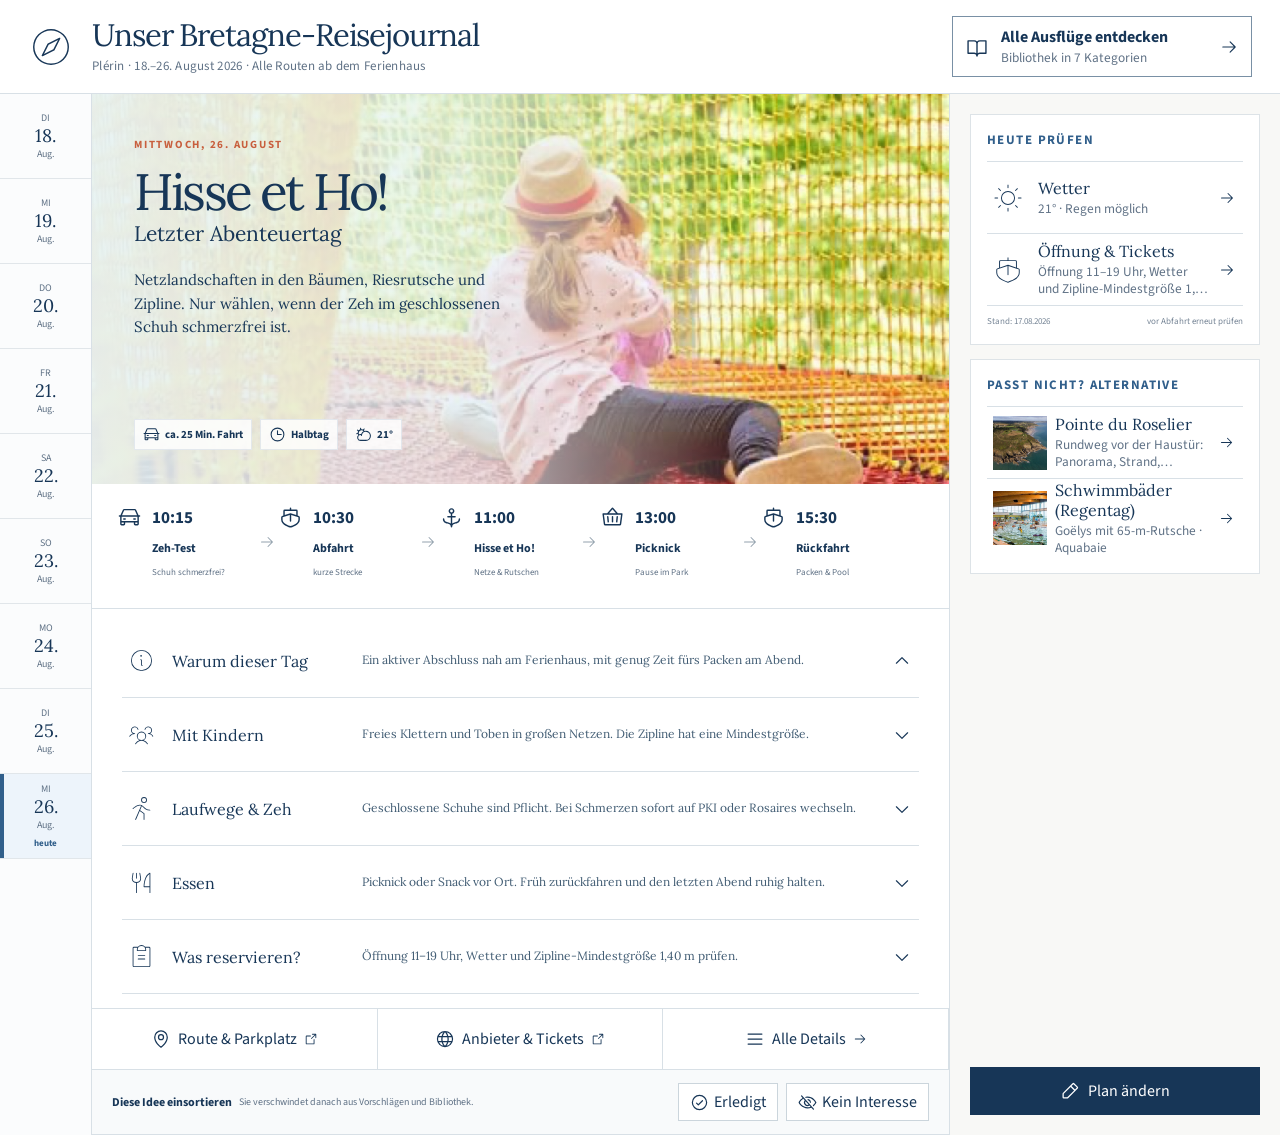
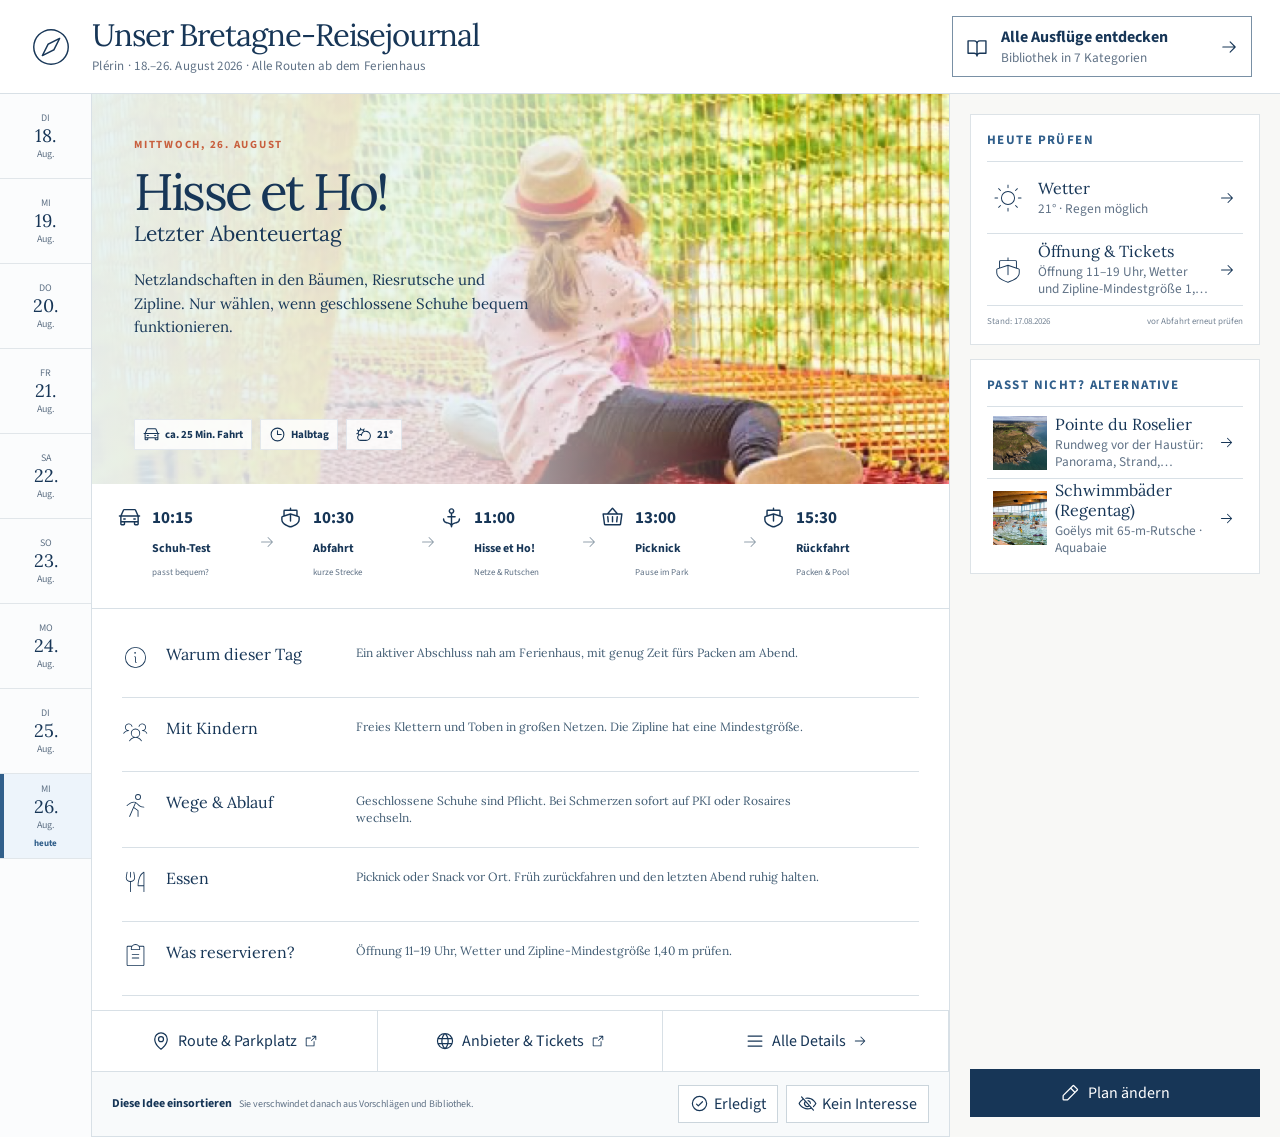
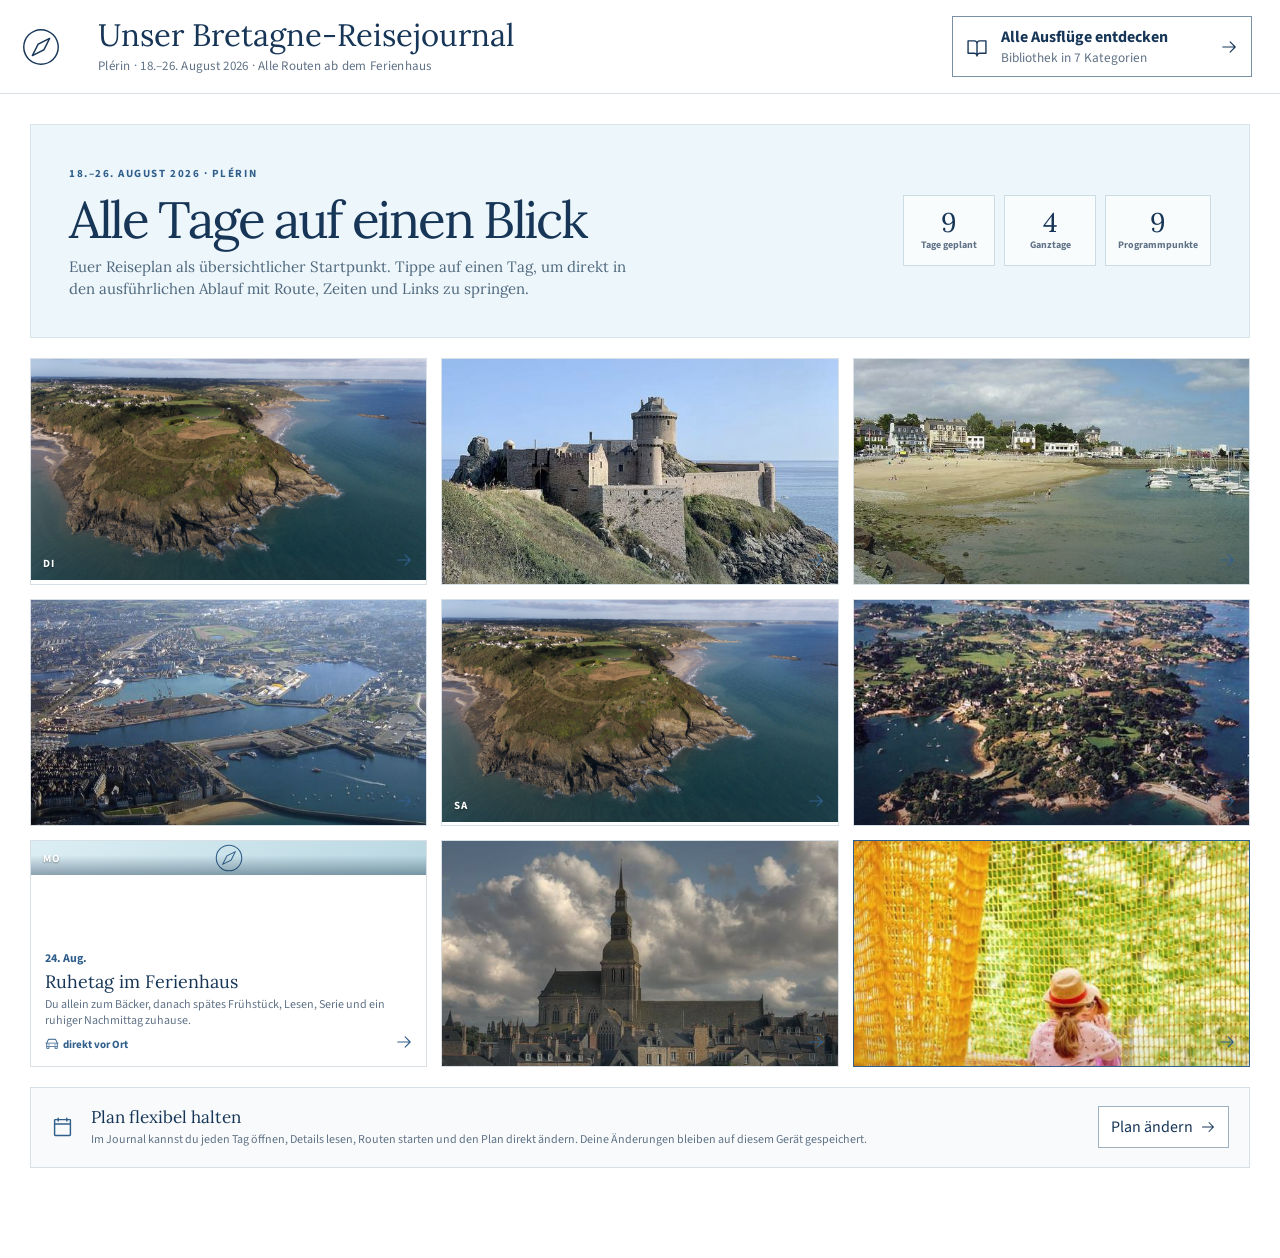
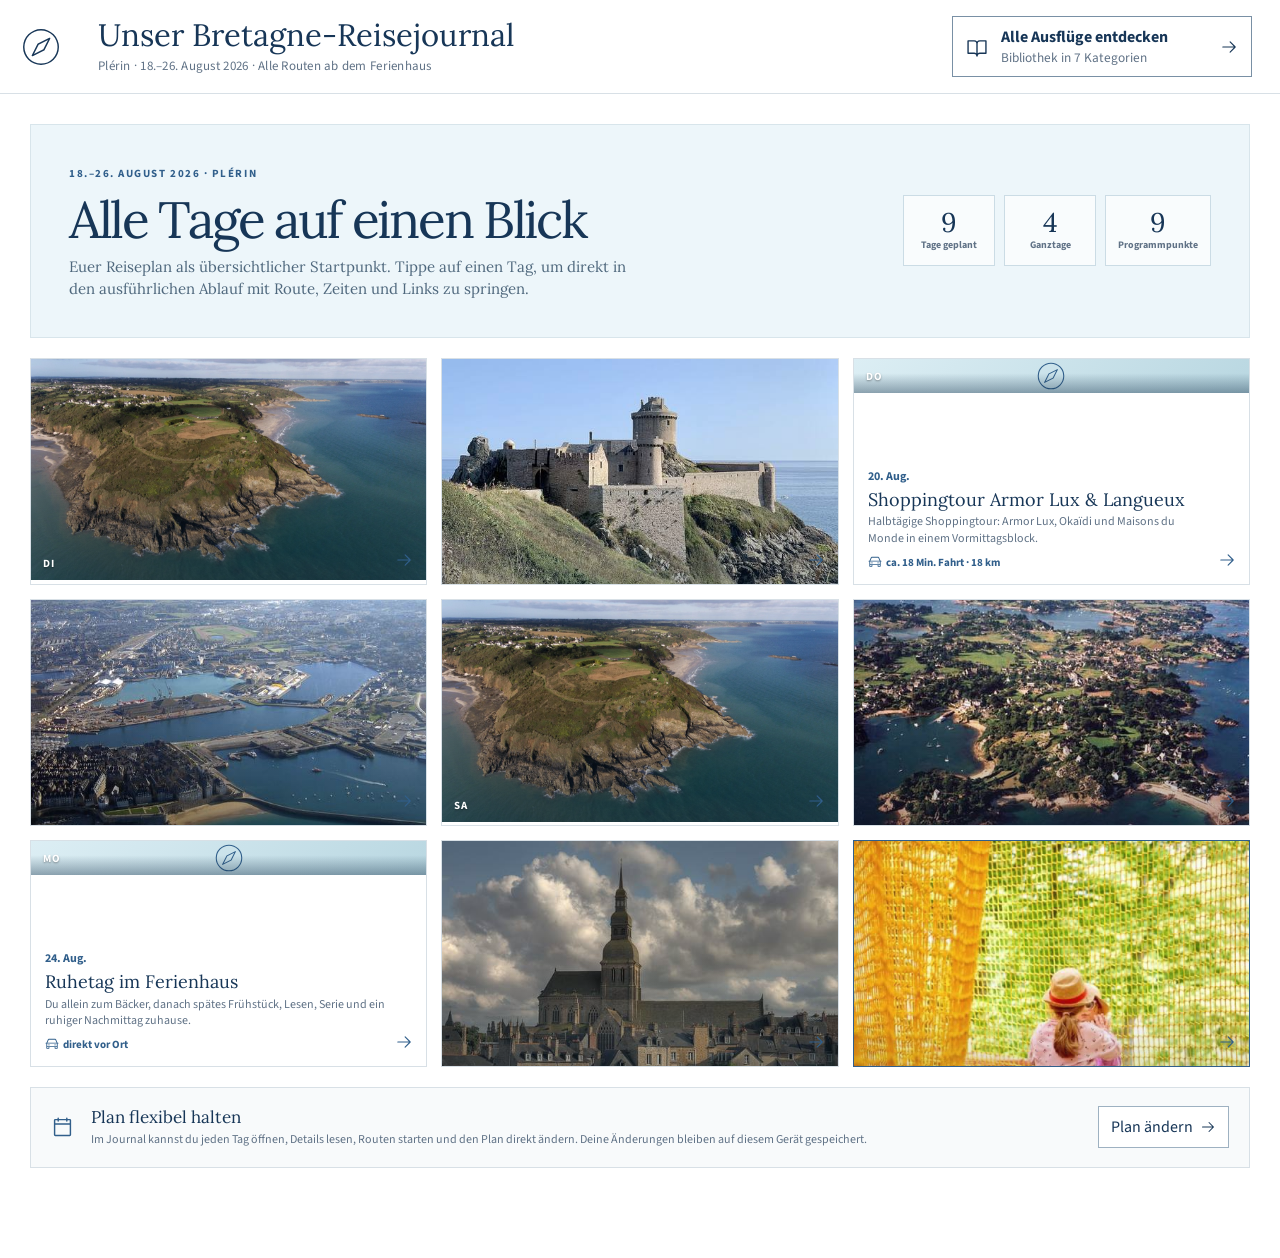
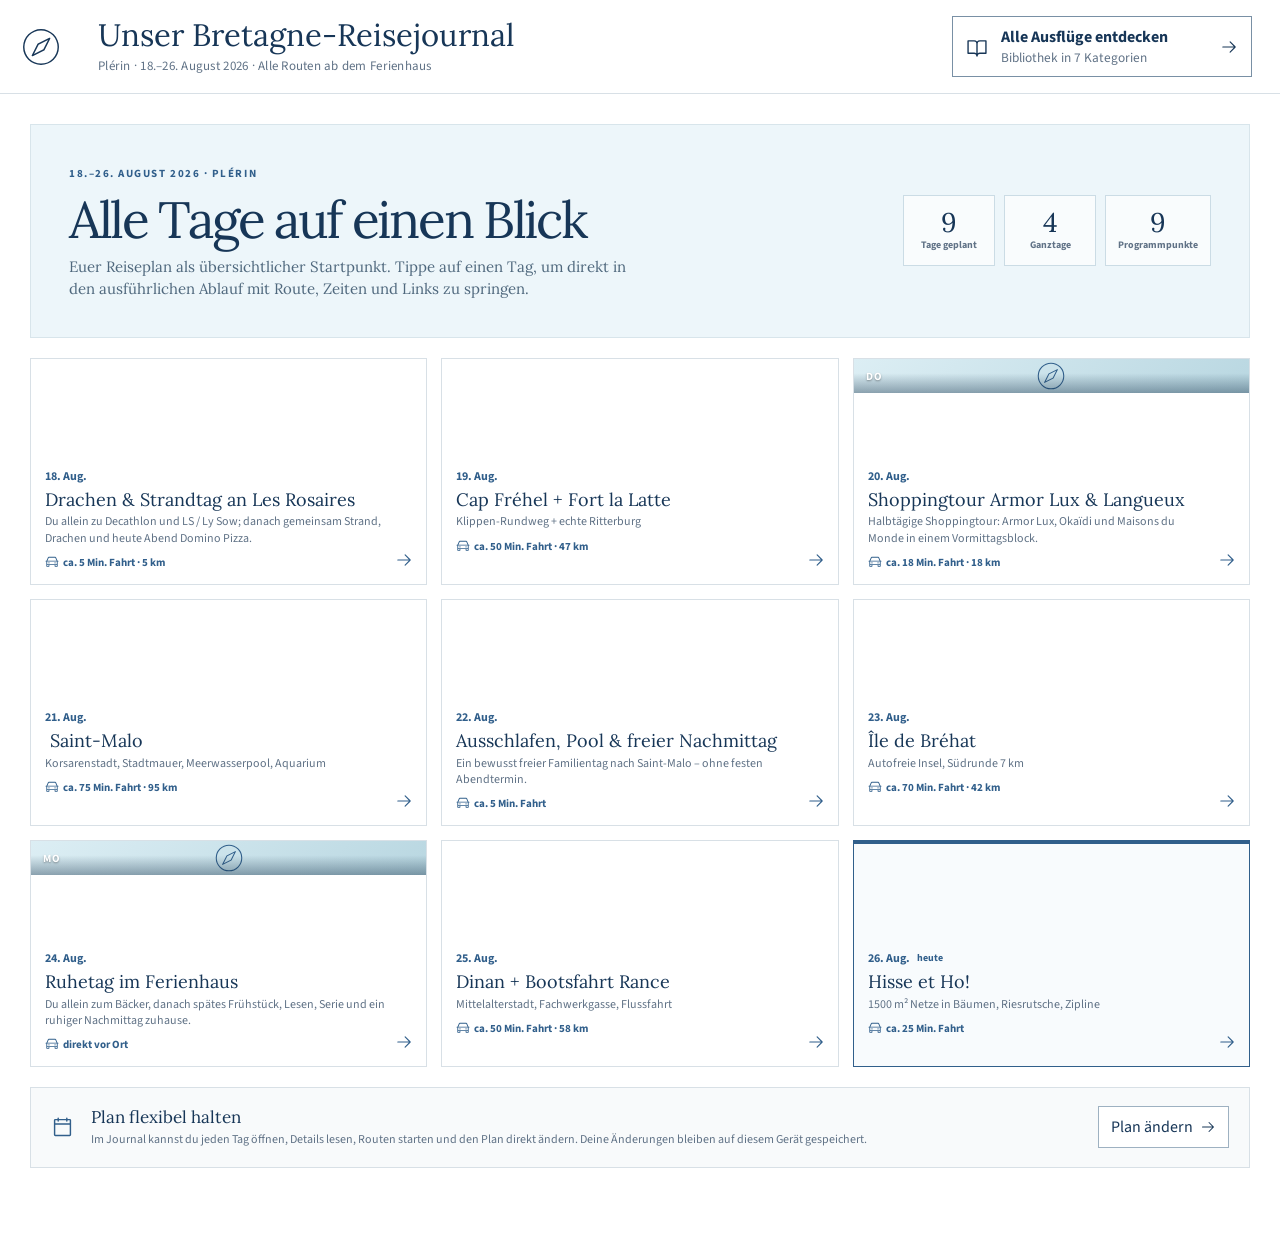
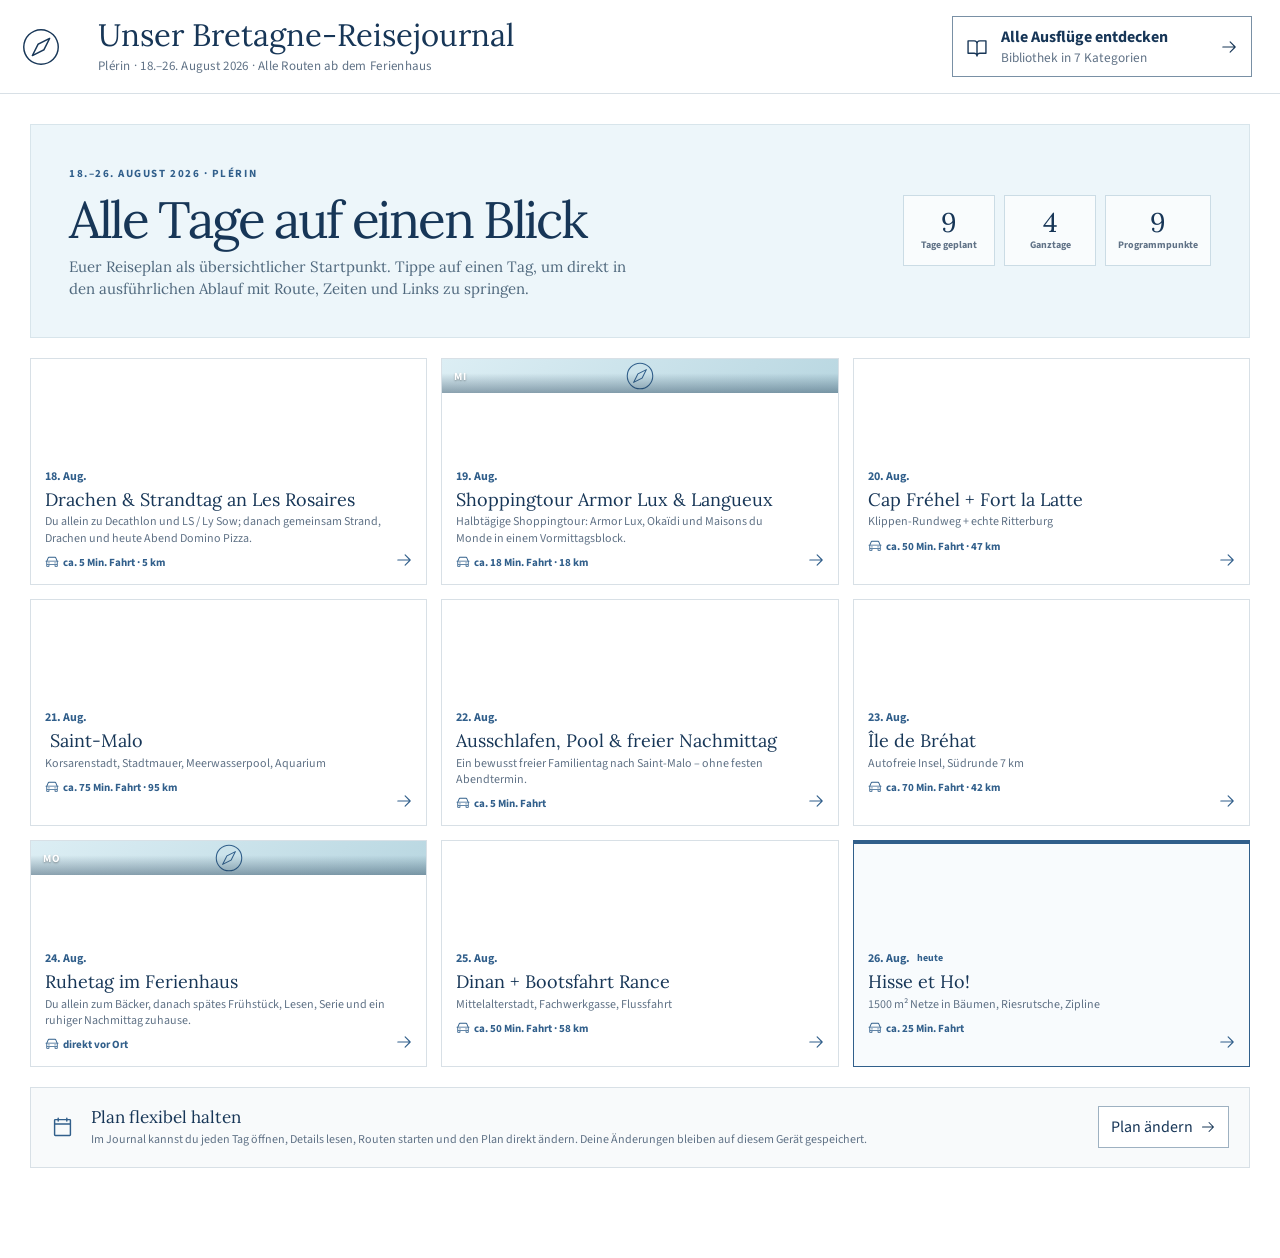
